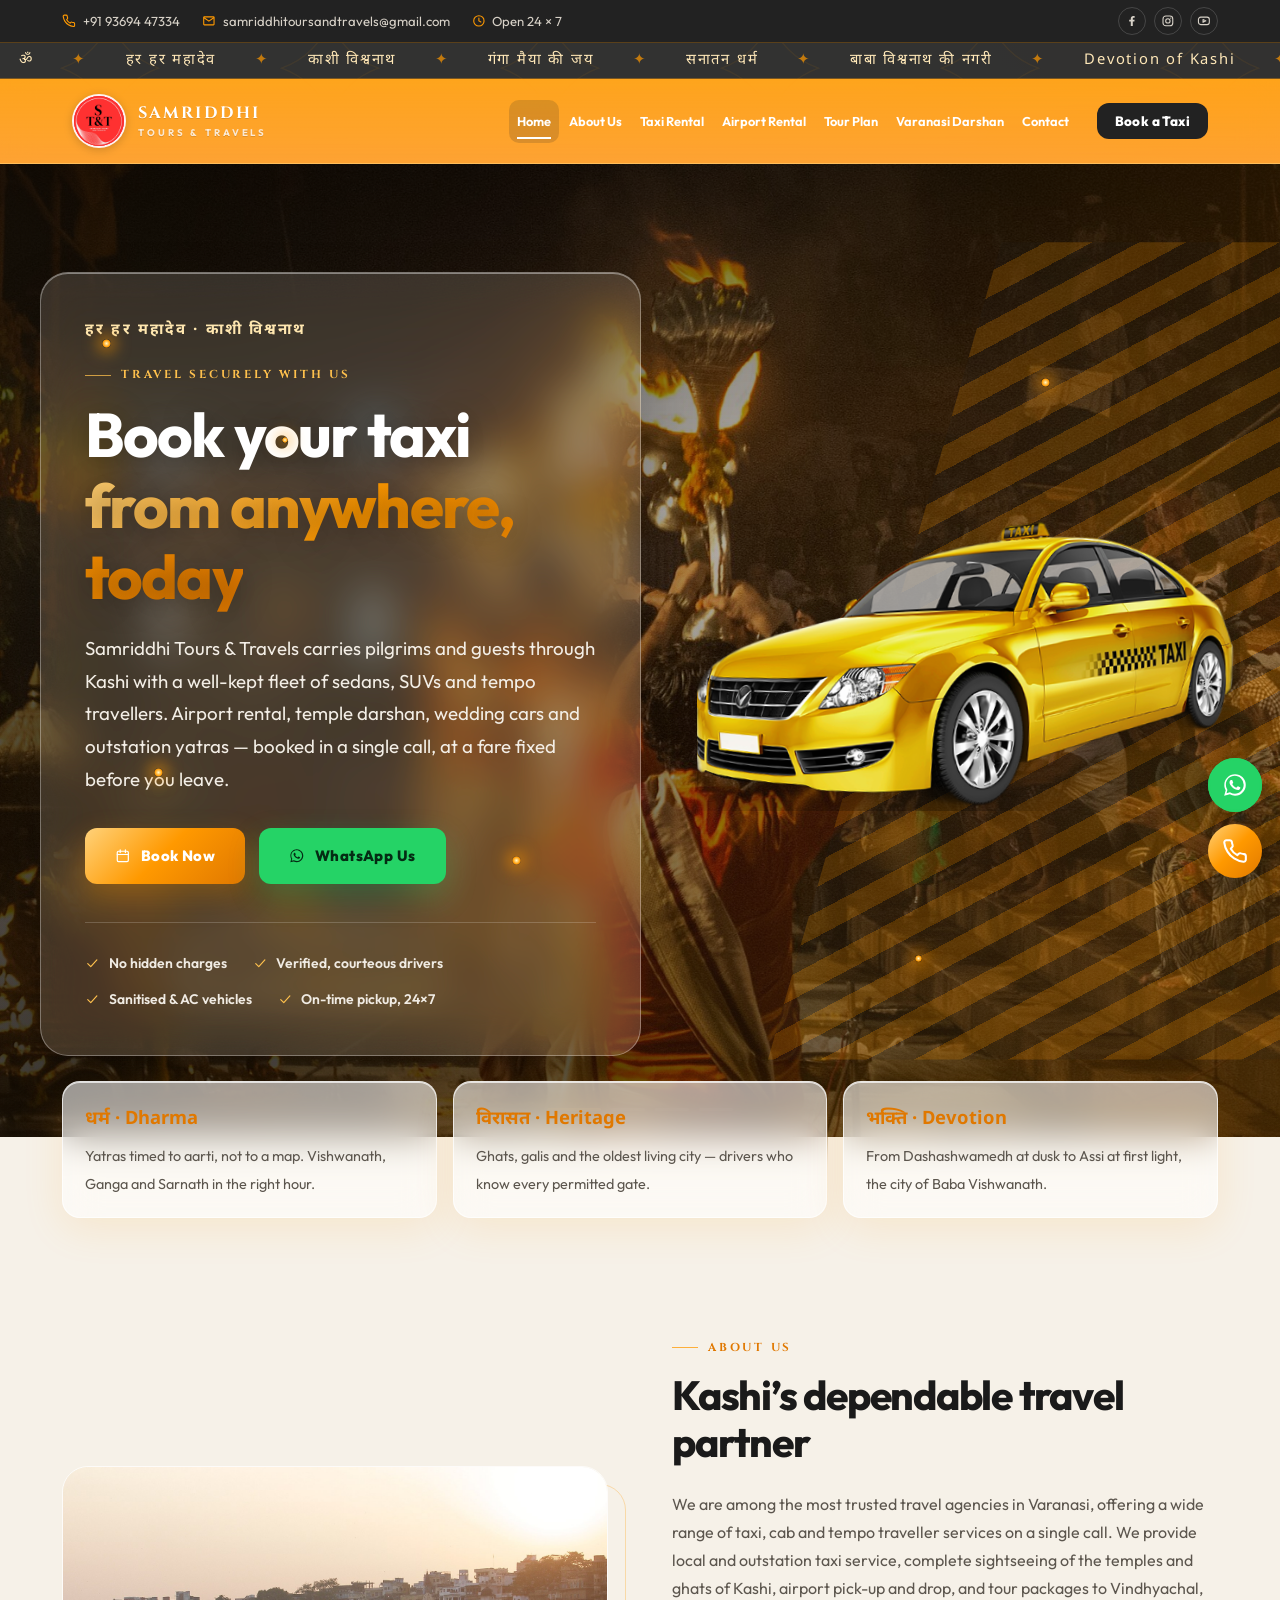
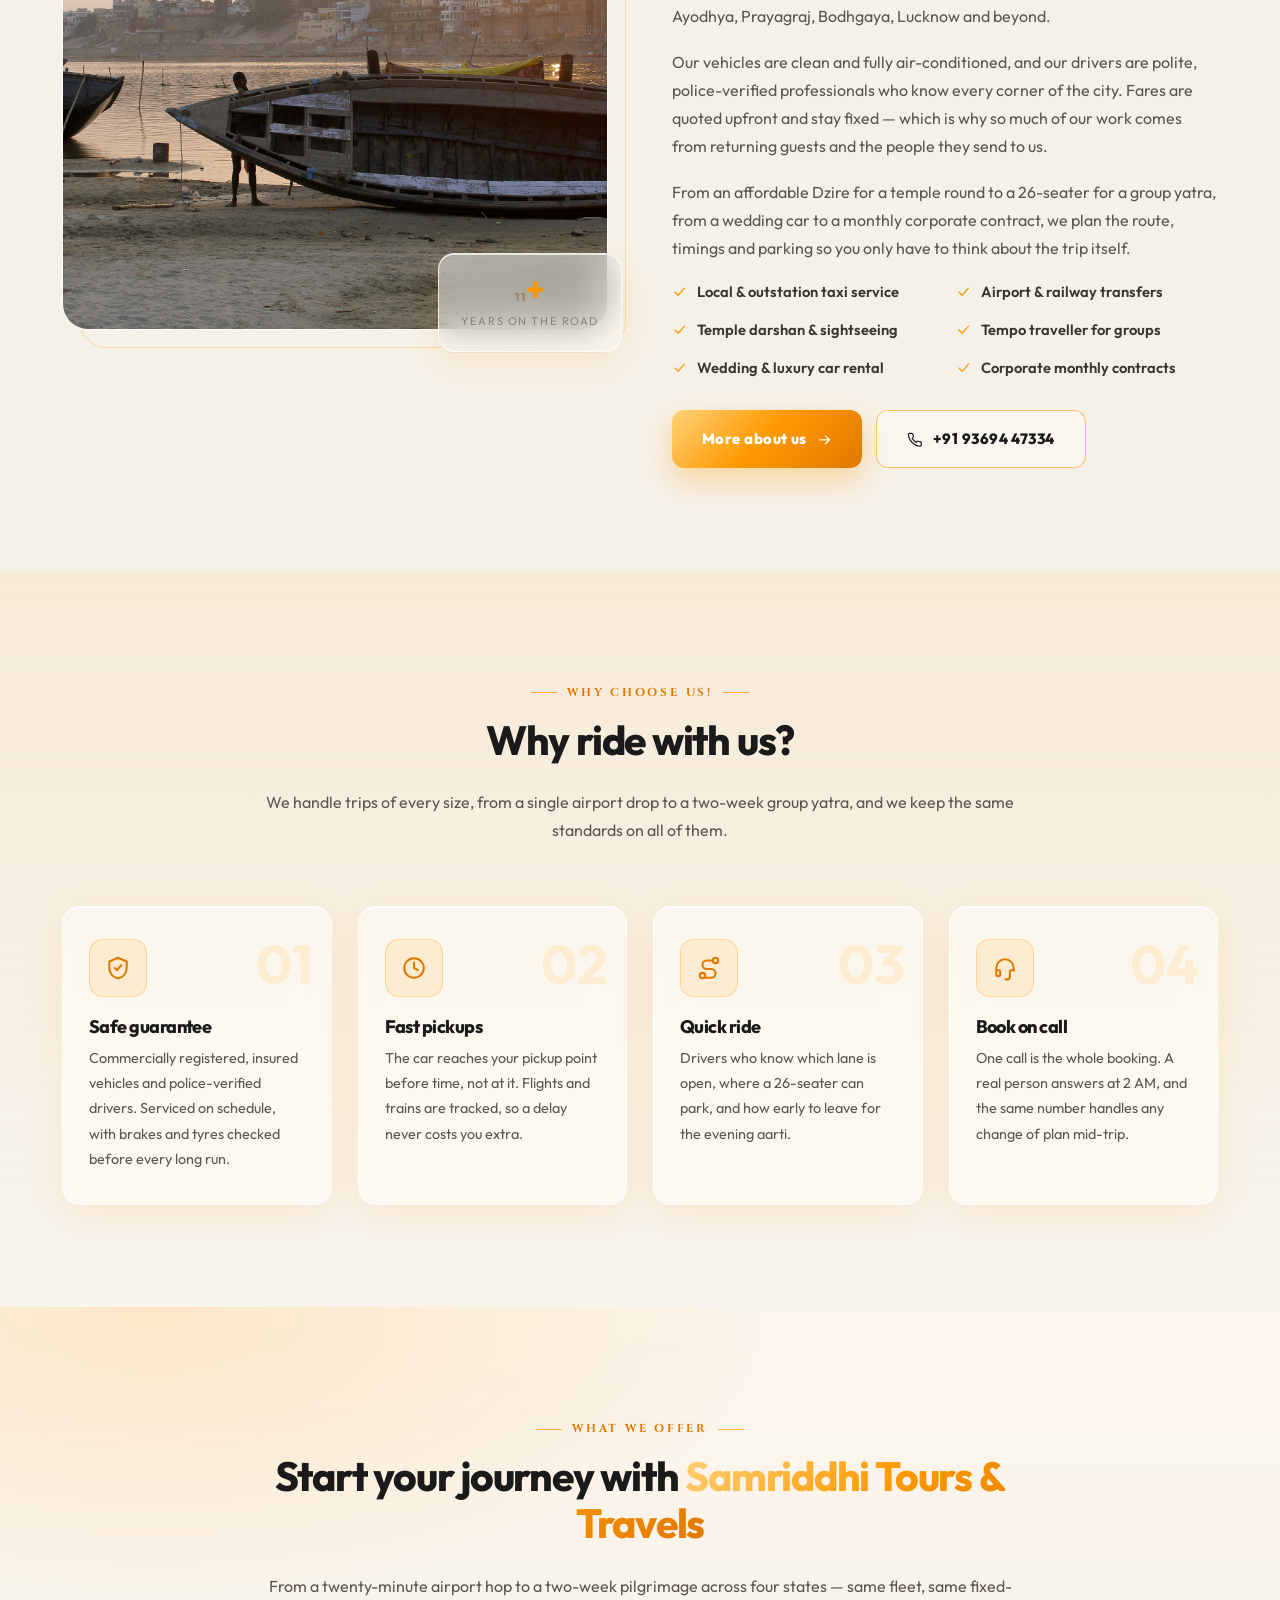
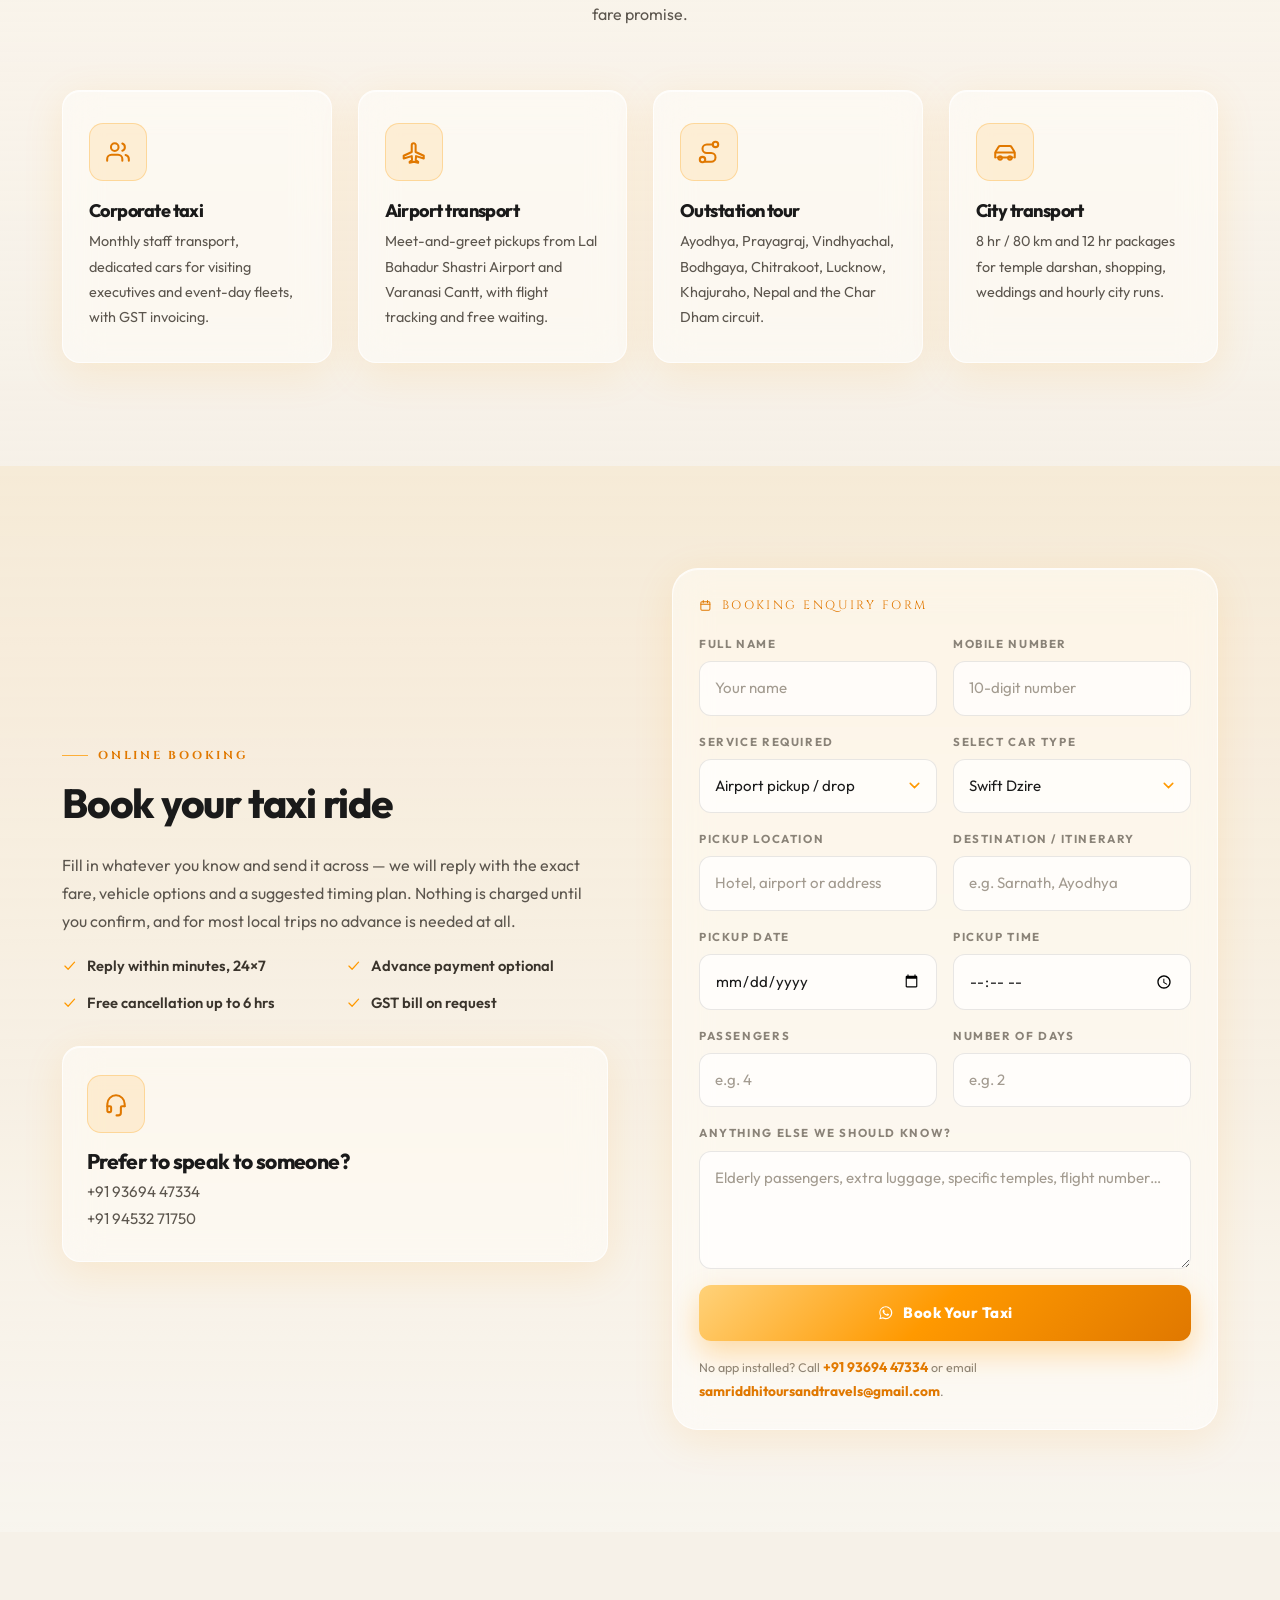
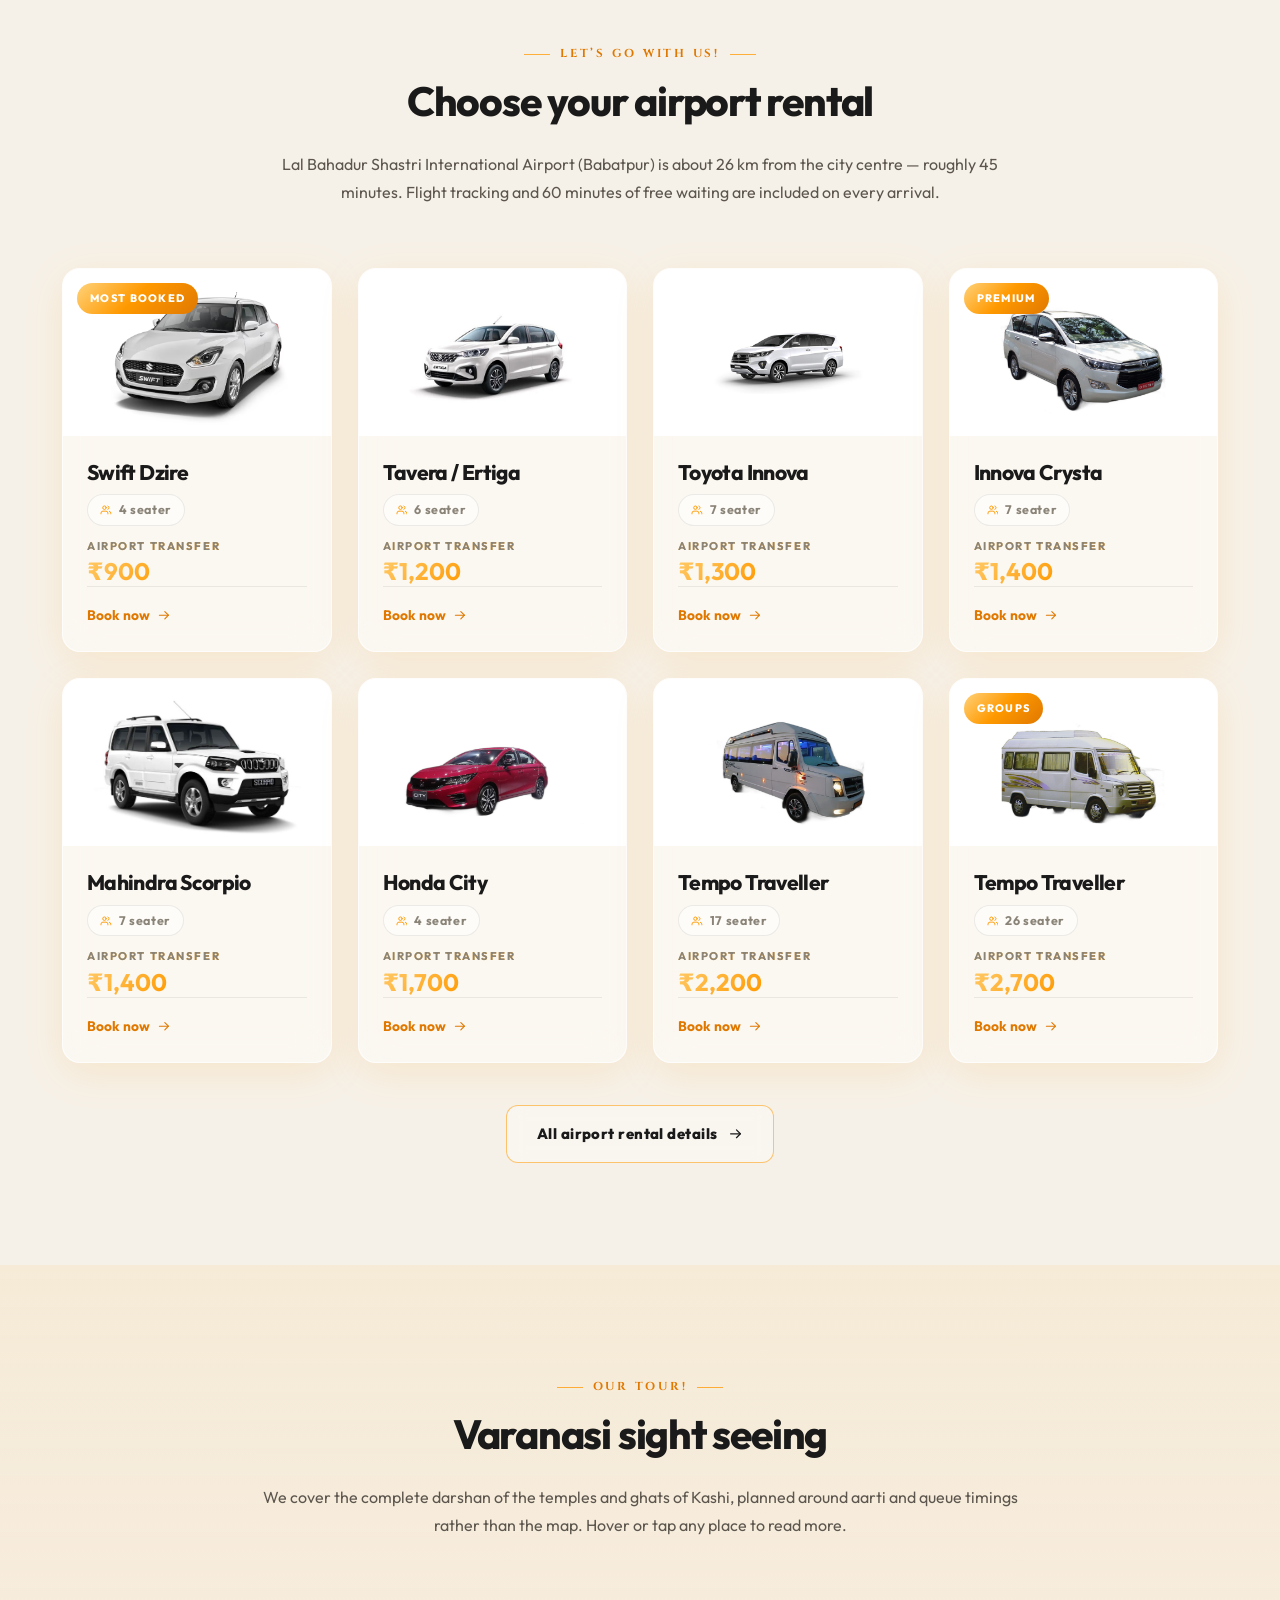
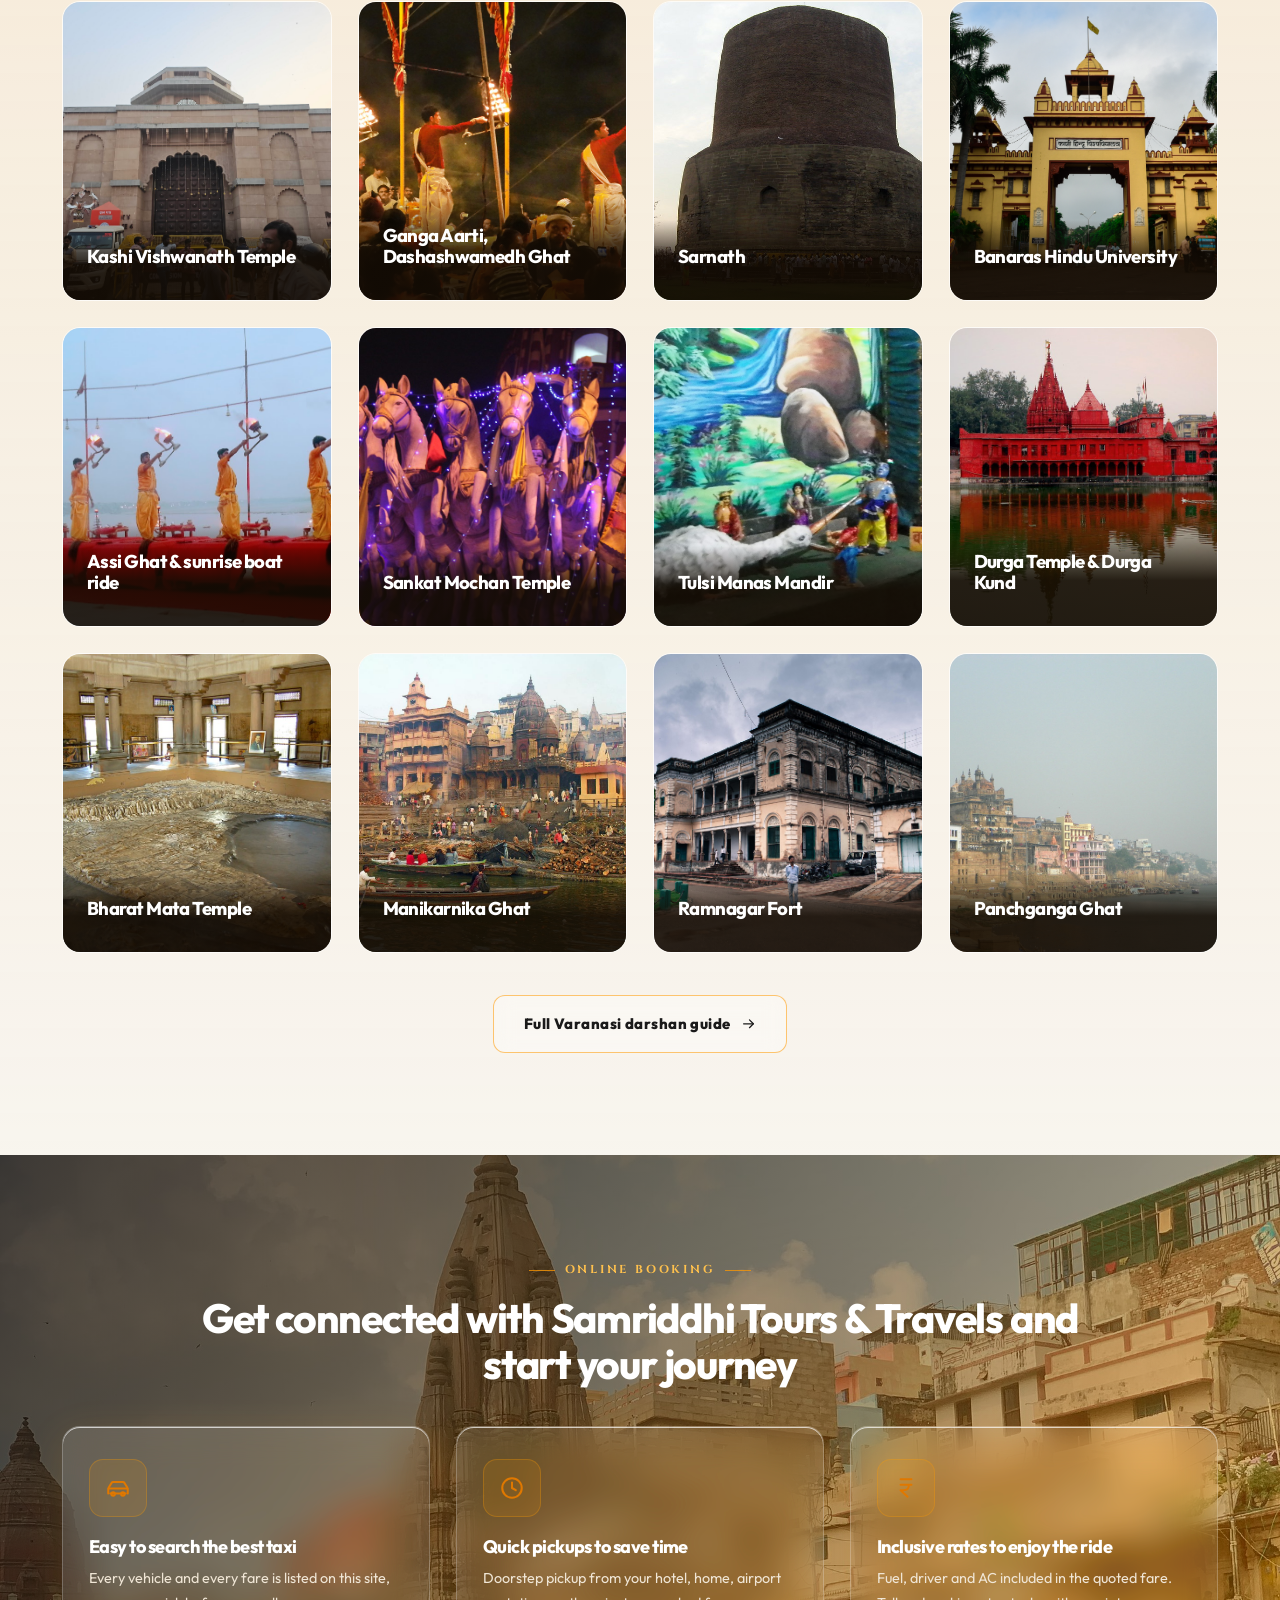
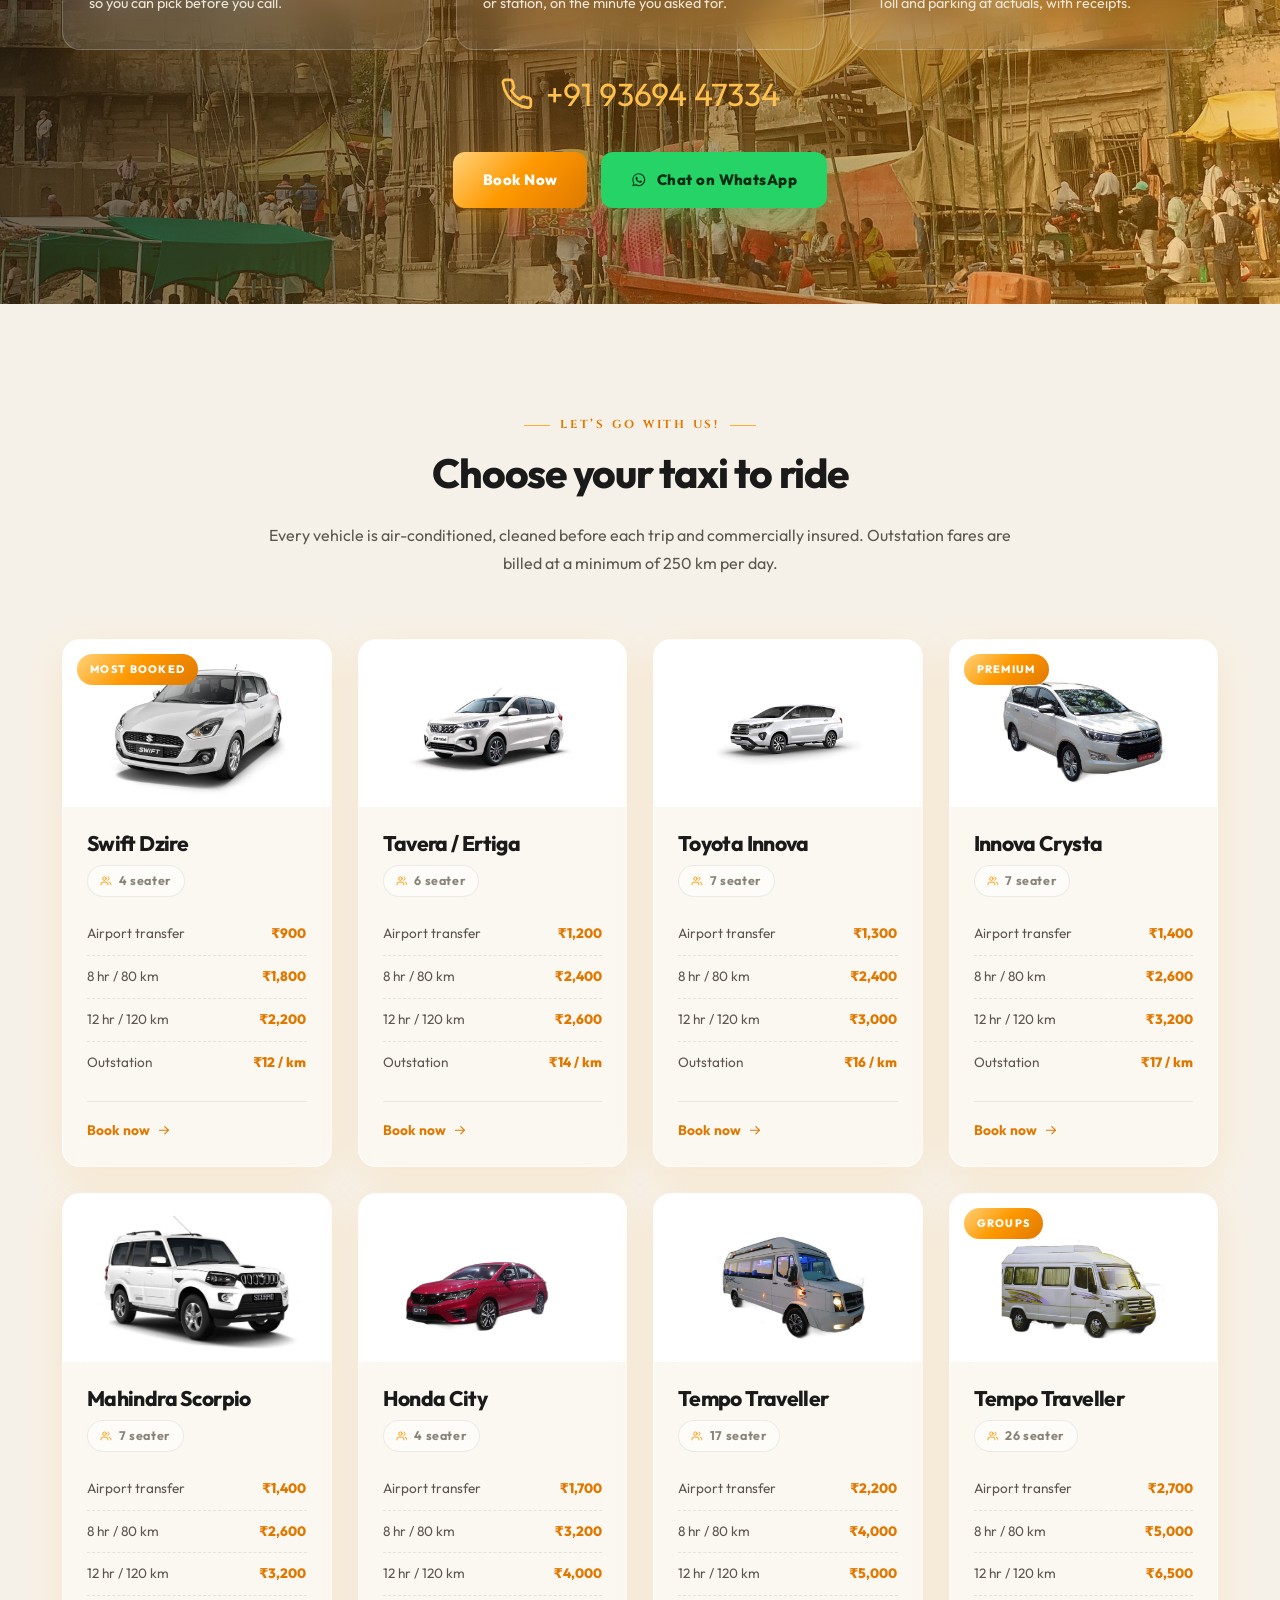
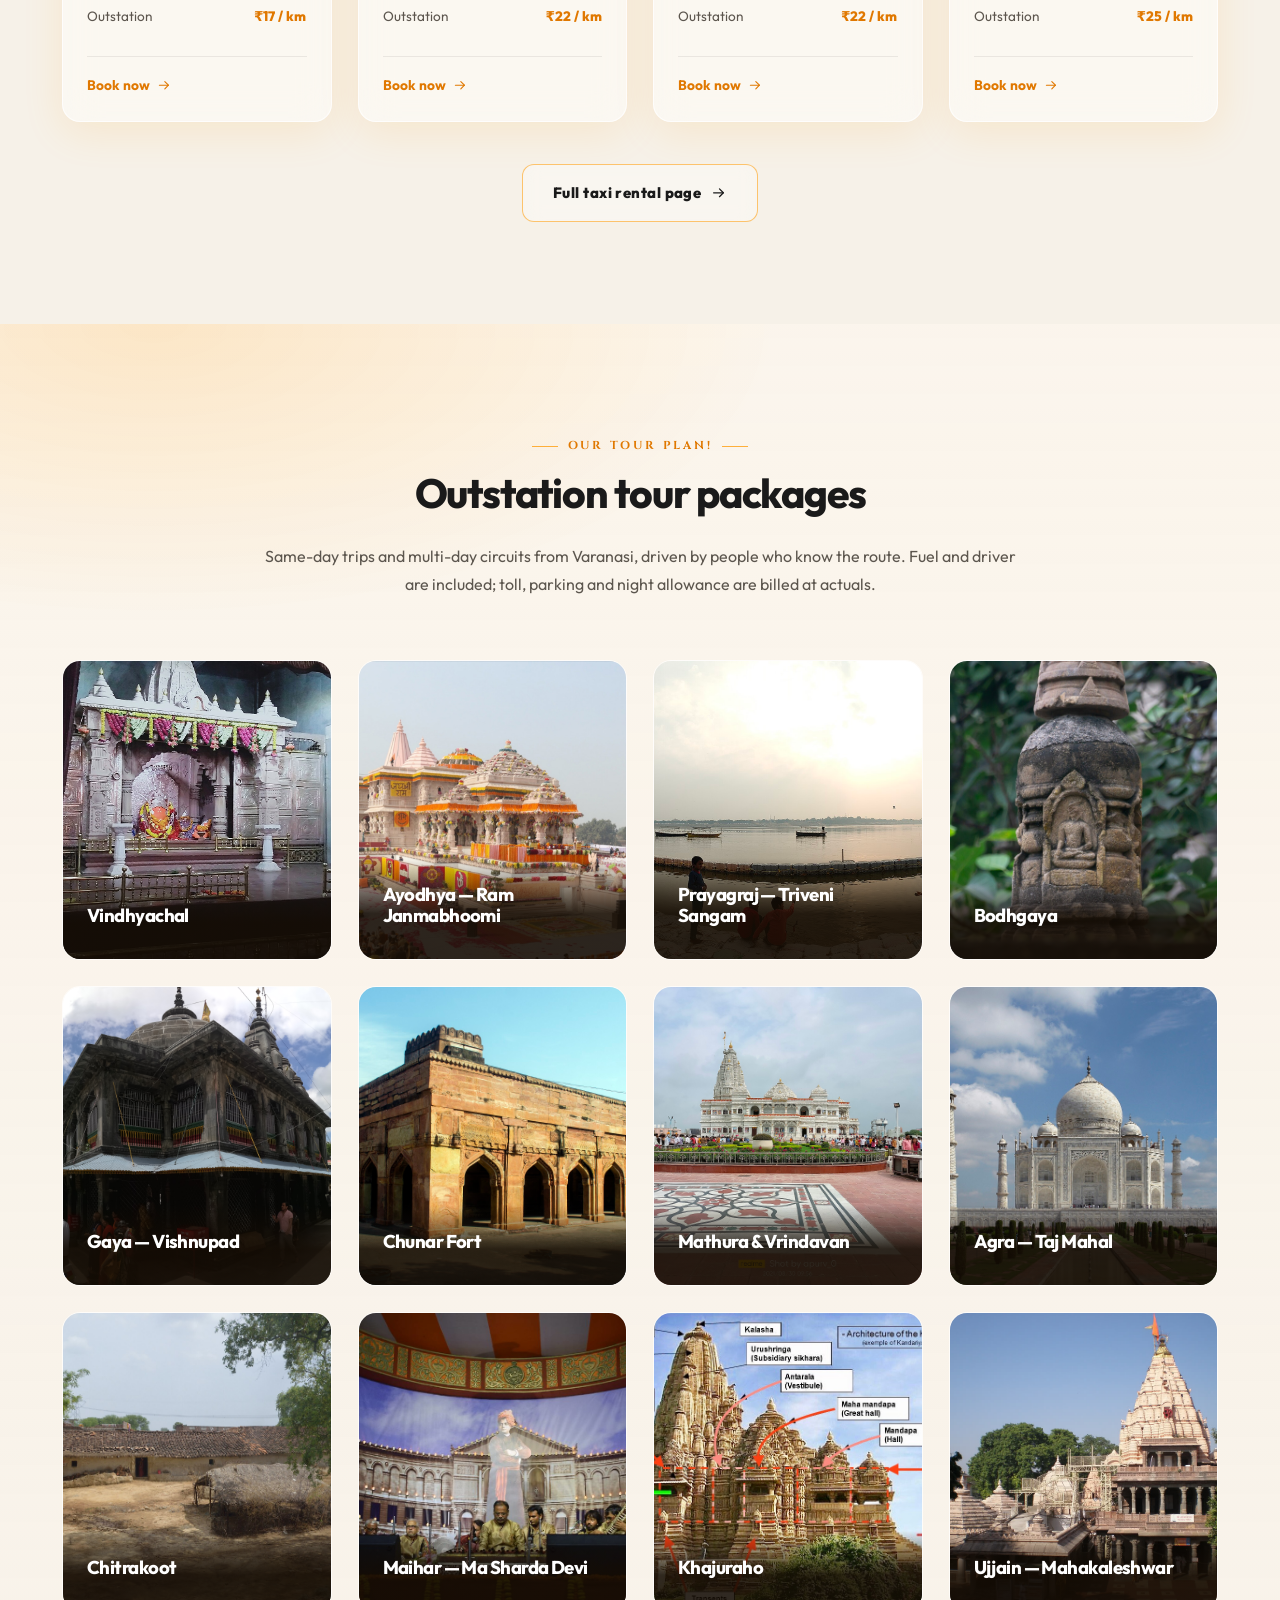
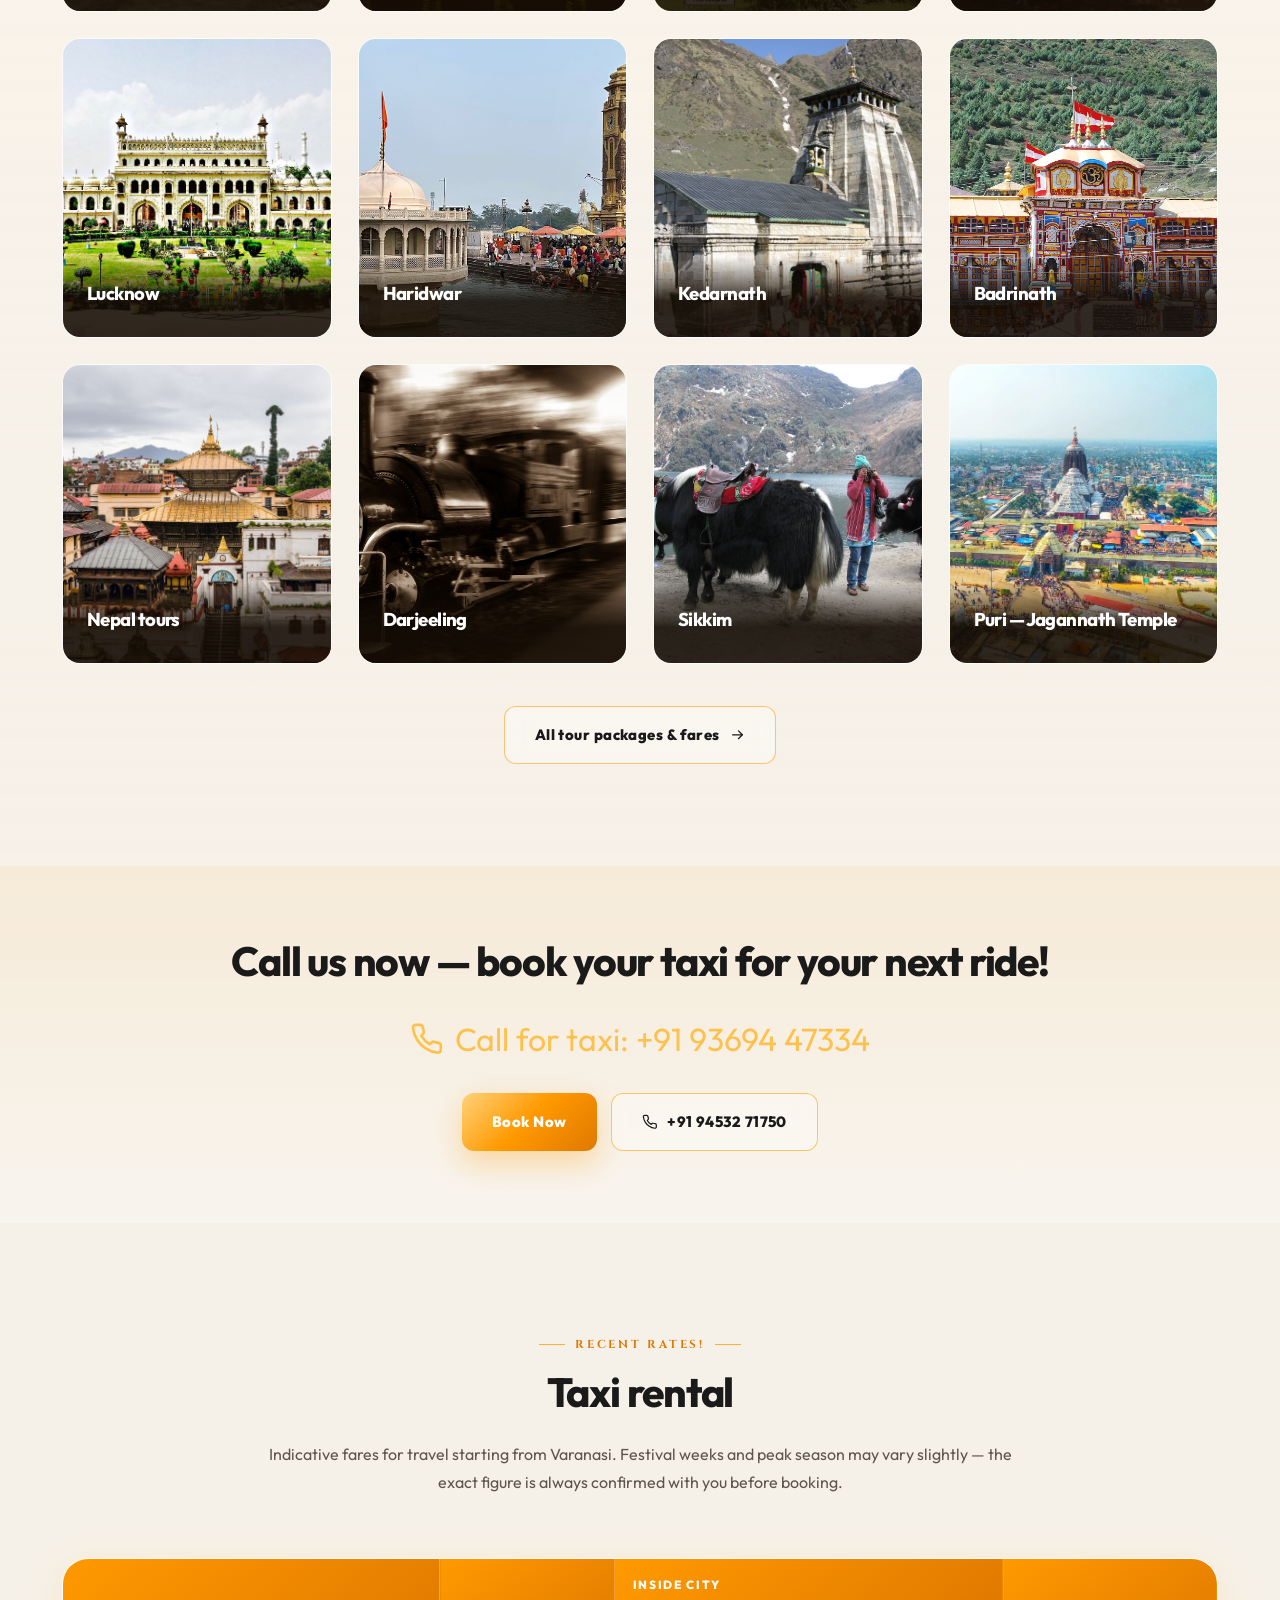
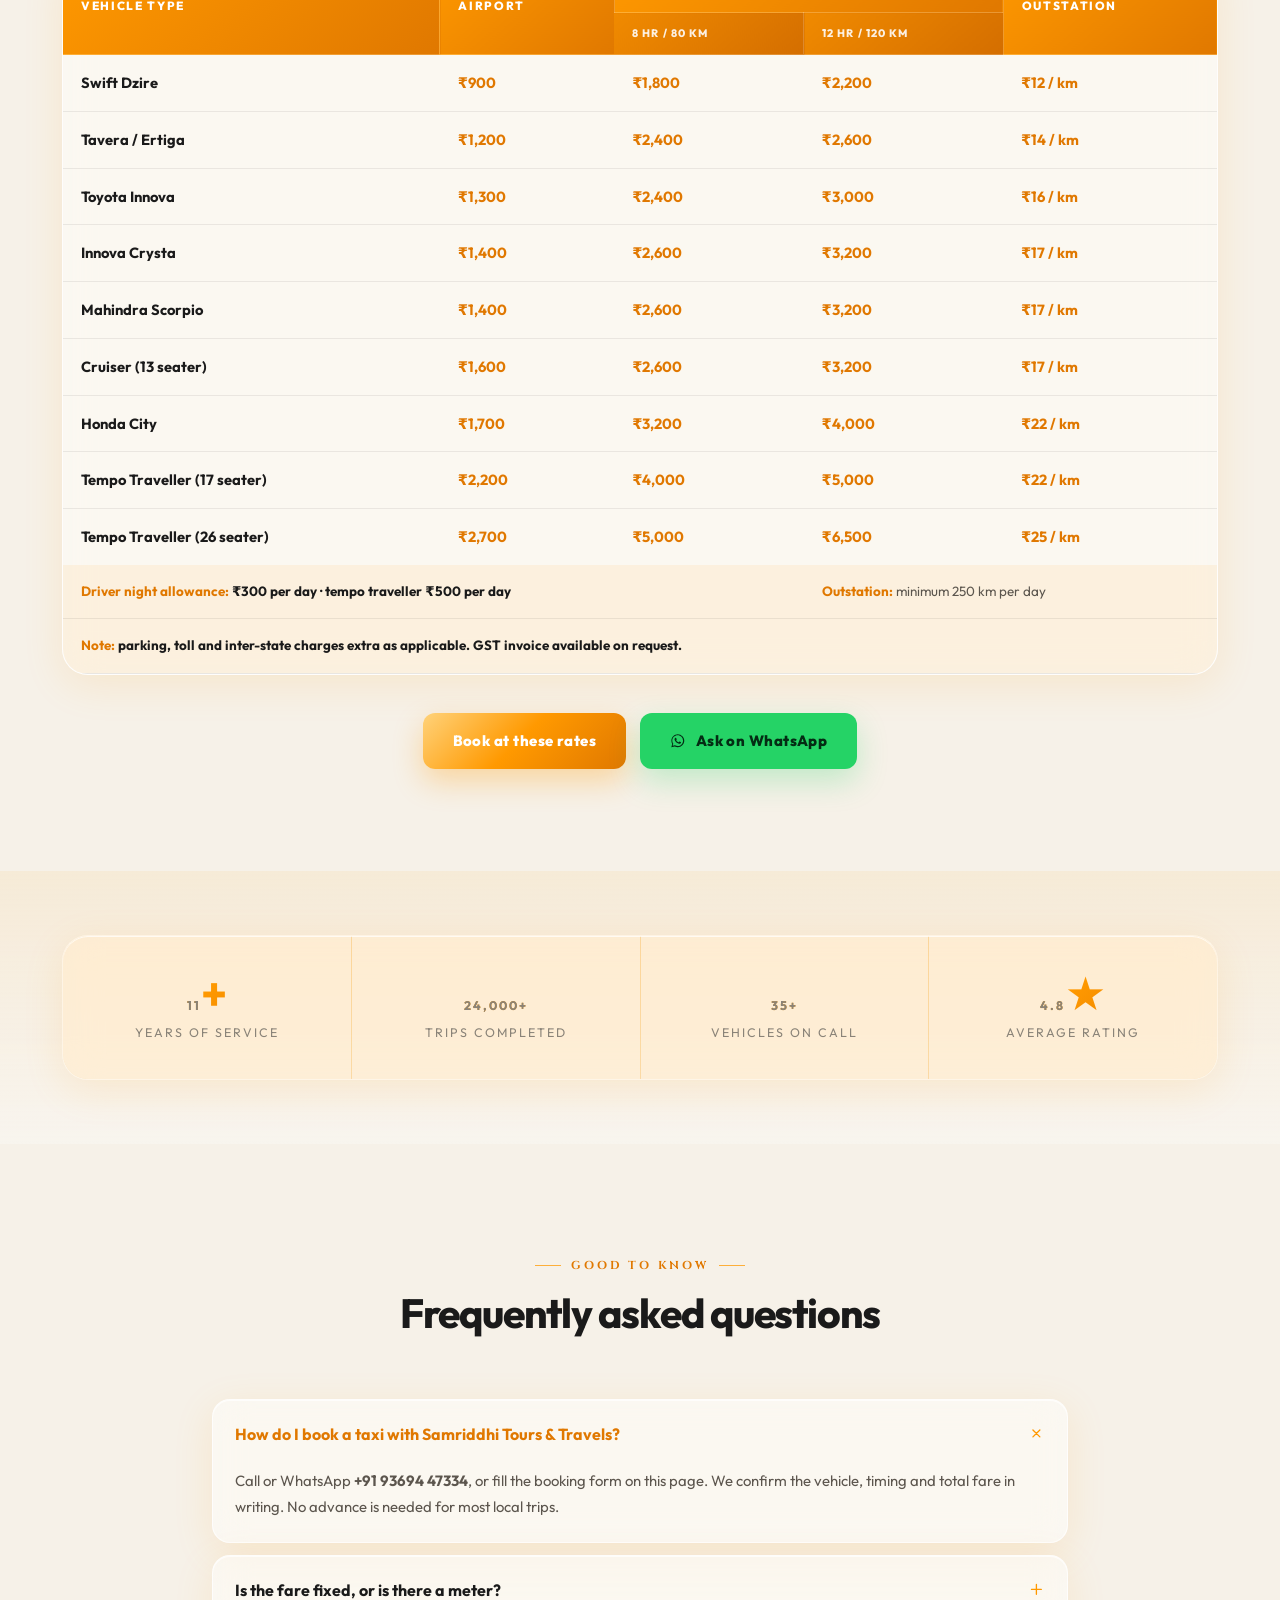
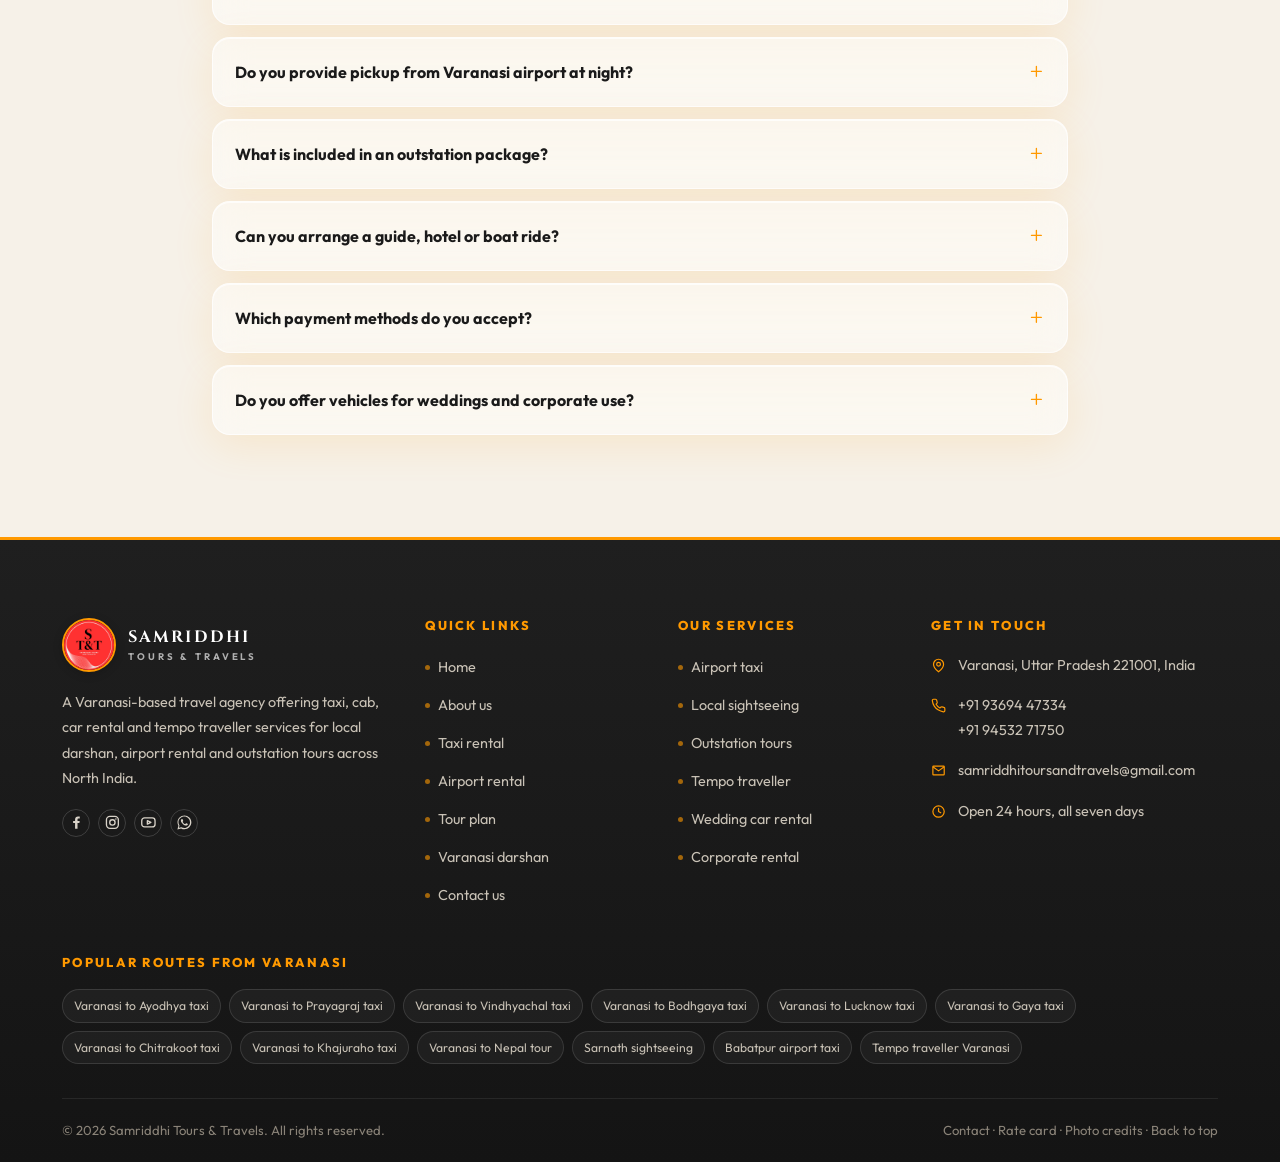
==== index.html @ aec61d84 "Refactor code structure for improved readability and maintainability" ====
<!DOCTYPE html>
<html lang="en">

<head>
  <meta charset="UTF-8" />
  <meta name="viewport" content="width=device-width, initial-scale=1" />
  <title>Samriddhi Tours &amp; Travels | Best Taxi &amp; Cab Service in India</title>
  <meta name="description"
    content="Samriddhi Tours &amp; Travels — best cab and taxi service in Varanasi. Airport rental, taxi rental, Varanasi sightseeing and outstation tour packages to Ayodhya, Prayagraj, Bodhgaya, Nepal and more. Call +91 93694 47334." />
  <meta name="keywords"
    content="taxi service Varanasi, best cab service in Varanasi, Varanasi car rental service, Varanasi airport taxi, tempo traveller Varanasi, Varanasi to Ayodhya taxi, Varanasi sightseeing, Samriddhi Tours and Travels" />
  <meta name="author" content="Samriddhi Tours &amp; Travels" />
  <meta name="robots" content="index, follow" />
  <link rel="canonical" href="https://samriddhitoursagency.me/" />

  <meta property="og:type" content="website" />
  <meta property="og:title" content="Samriddhi Tours &amp; Travels | Best Taxi &amp; Cab Service in Varanasi" />
  <meta property="og:description"
    content="Clean cars, courteous drivers and honest fares. Airport rental, taxi rental, Varanasi sightseeing and outstation tour packages." />
  <meta property="og:image" content="assets/img/hero-1.jpg" />
  <meta property="og:url" content="https://samriddhitoursagency.me/" />
  <meta name="twitter:card" content="summary_large_image" />

  <link rel="icon" href="assets/img/logo.jpg?v=2" />
  <link rel="apple-touch-icon" href="assets/img/logo.jpg?v=2" />

  <link rel="preconnect" href="https://fonts.googleapis.com" />
  <link rel="preconnect" href="https://fonts.gstatic.com" crossorigin />
  <link
    href="https://fonts.googleapis.com/css2?family=Cinzel:wght@500;700&family=Playfair+Display:wght@600;700&family=Manrope:wght@400;500;600;700;800&display=swap"
    rel="stylesheet" />
  <link rel="stylesheet" href="assets/css/style.css?v=header3" />

  <script type="application/ld+json">
{
  "@context": "https://schema.org",
  "@type": "TravelAgency",
  "name": "Samriddhi Tours & Travels",
  "image": "https://samriddhitoursagency.me/assets/img/logo.jpg",
  "description": "Taxi, cab, car rental and tempo traveller service in Varanasi offering airport rental, local sightseeing and outstation tour packages.",
  "telephone": ["+91-93694-47334", "+91-94532-71750"],
  "priceRange": "₹₹",
  "address": {
    "@type": "PostalAddress",
    "addressLocality": "Varanasi",
    "addressRegion": "Uttar Pradesh",
    "postalCode": "221001",
    "addressCountry": "IN"
  },
  "areaServed": ["Varanasi", "Sarnath", "Ayodhya", "Prayagraj", "Vindhyachal", "Bodhgaya", "Lucknow", "Mathura", "Haridwar", "Nepal"],
  "openingHoursSpecification": {
    "@type": "OpeningHoursSpecification",
    "dayOfWeek": ["Monday","Tuesday","Wednesday","Thursday","Friday","Saturday","Sunday"],
    "opens": "00:00",
    "closes": "23:59"
  }
}
</script>
</head>

<body>

  <!-- ======================================================= icon sprite -->
  <svg width="0" height="0" style="position:absolute" aria-hidden="true" focusable="false">
    <symbol id="i-phone" viewBox="0 0 24 24">
      <path
        d="M22 16.9v3a2 2 0 0 1-2.2 2 19.8 19.8 0 0 1-8.6-3.1 19.5 19.5 0 0 1-6-6A19.8 19.8 0 0 1 2.1 4.2 2 2 0 0 1 4.1 2h3a2 2 0 0 1 2 1.7c.1 1 .4 1.9.7 2.8a2 2 0 0 1-.5 2.1L8.1 9.9a16 16 0 0 0 6 6l1.3-1.3a2 2 0 0 1 2.1-.4c.9.3 1.8.6 2.8.7a2 2 0 0 1 1.7 2Z" />
    </symbol>
    <symbol id="i-wa" viewBox="0 0 24 24">
      <path
        d="M12.04 2c-5.46 0-9.91 4.45-9.91 9.91 0 1.75.46 3.45 1.32 4.95L2 22l5.25-1.38a9.9 9.9 0 0 0 4.79 1.22c5.46 0 9.91-4.45 9.91-9.91 0-2.65-1.03-5.14-2.9-7.01A9.82 9.82 0 0 0 12.04 2Zm0 18.13c-1.53 0-3.03-.41-4.34-1.19l-.31-.18-3.23.85.86-3.15-.2-.32a8.23 8.23 0 0 1-1.26-4.38c0-4.54 3.7-8.23 8.24-8.23 2.2 0 4.27.86 5.82 2.41a8.18 8.18 0 0 1 2.41 5.83c0 4.54-3.7 8.24-8.19 8.24Zm4.52-6.16c-.25-.12-1.47-.72-1.69-.81-.23-.08-.39-.12-.56.12-.16.25-.64.81-.79.97-.14.17-.29.19-.54.06-.25-.12-1.06-.39-2.02-1.24-.75-.67-1.25-1.49-1.4-1.74-.14-.25-.01-.38.11-.5.11-.11.25-.29.37-.43.12-.15.16-.25.25-.41.08-.17.04-.31-.02-.43-.06-.12-.56-1.34-.76-1.84-.2-.48-.41-.41-.56-.42h-.48c-.16 0-.43.06-.66.31-.22.25-.86.85-.86 2.06s.88 2.39 1 2.56c.12.16 1.72 2.63 4.17 3.69.58.25 1.04.4 1.39.51.59.19 1.12.16 1.54.1.47-.07 1.47-.6 1.68-1.18.21-.58.21-1.08.14-1.18-.06-.11-.22-.17-.47-.29Z" />
    </symbol>
    <symbol id="i-mail" viewBox="0 0 24 24">
      <path d="M4 5h16a1 1 0 0 1 1 1v12a1 1 0 0 1-1 1H4a1 1 0 0 1-1-1V6a1 1 0 0 1 1-1Z" />
      <path d="m3.5 6.5 8.5 6 8.5-6" />
    </symbol>
    <symbol id="i-pin" viewBox="0 0 24 24">
      <path d="M20 10c0 6-8 12-8 12s-8-6-8-12a8 8 0 0 1 16 0Z" />
      <circle cx="12" cy="10" r="3" />
    </symbol>
    <symbol id="i-clock" viewBox="0 0 24 24">
      <circle cx="12" cy="12" r="9" />
      <path d="M12 7v5l3.5 2" />
    </symbol>
    <symbol id="i-check" viewBox="0 0 24 24">
      <path d="m4.5 12.5 5 5 10-11" />
    </symbol>
    <symbol id="i-arrow" viewBox="0 0 24 24">
      <path d="M4 12h15" />
      <path d="m13 6 6 6-6 6" />
    </symbol>
    <symbol id="i-plus" viewBox="0 0 24 24">
      <path d="M12 5v14M5 12h14" />
    </symbol>
    <symbol id="i-shield" viewBox="0 0 24 24">
      <path d="M12 2.5 20 6v6c0 5-3.4 8.6-8 9.5-4.6-.9-8-4.5-8-9.5V6Z" />
      <path d="m9 12 2 2 4-4.5" />
    </symbol>
    <symbol id="i-car" viewBox="0 0 24 24">
      <path d="M5 17h14M3 17v-4.2c0-.4.1-.7.3-1L6 7.3c.3-.5.9-.8 1.5-.8h9c.6 0 1.2.3 1.5.8l2.7 4.5c.2.3.3.6.3 1V17" />
      <path d="M3.5 12.5h17" />
      <circle cx="7.5" cy="17.5" r="1.6" />
      <circle cx="16.5" cy="17.5" r="1.6" />
    </symbol>
    <symbol id="i-plane" viewBox="0 0 24 24">
      <path
        d="M21 15.5 13.5 12V5.8a1.8 1.8 0 0 0-3.6 0V12L2.5 15.5V18l7.4-2.2.3 3.6-2.2 1.6V22l3.9-1 3.9 1v-1l-2.2-1.6.3-3.6L21 18Z" />
    </symbol>
    <symbol id="i-route" viewBox="0 0 24 24">
      <circle cx="6" cy="19" r="2.5" />
      <circle cx="18" cy="5" r="2.5" />
      <path d="M15.5 5H10a4 4 0 0 0 0 8h4a4 4 0 0 1 0 8H8.5" />
    </symbol>
    <symbol id="i-users" viewBox="0 0 24 24">
      <path d="M16 20v-1.5a4 4 0 0 0-4-4H6a4 4 0 0 0-4 4V20" />
      <circle cx="9" cy="7.5" r="3.5" />
      <path d="M22 20v-1.5a4 4 0 0 0-3-3.8" />
      <path d="M16 4.2a3.5 3.5 0 0 1 0 6.6" />
    </symbol>
    <symbol id="i-rupee" viewBox="0 0 24 24">
      <path d="M7 4h10M7 9h10M13.5 20 7 14h2.5c3 0 5-1.4 5-3.6" />
    </symbol>
    <symbol id="i-headset" viewBox="0 0 24 24">
      <path d="M4 14v-2a8 8 0 0 1 16 0v2" />
      <path
        d="M4 14h2.5a1 1 0 0 1 1 1v3.5a1 1 0 0 1-1 1H5.5A1.5 1.5 0 0 1 4 18ZM20 14h-2.5a1 1 0 0 0-1 1V20a2.5 2.5 0 0 1-2.5 2.5h-1.5" />
    </symbol>
    <symbol id="i-cal" viewBox="0 0 24 24">
      <rect x="3.5" y="5" width="17" height="16" rx="2" />
      <path d="M3.5 10h17M8 3v4M16 3v4" />
    </symbol>
    <symbol id="i-fb" viewBox="0 0 24 24">
      <path
        d="M13.6 21v-8h2.7l.4-3.1h-3.1V7.9c0-.9.2-1.5 1.5-1.5h1.7V3.6c-.3 0-1.3-.1-2.5-.1-2.5 0-4.2 1.5-4.2 4.3v2.1H7.3V13h2.8v8Z" />
    </symbol>
    <symbol id="i-ig" viewBox="0 0 24 24">
      <rect x="3.5" y="3.5" width="17" height="17" rx="5" />
      <circle cx="12" cy="12" r="3.8" />
      <circle cx="17" cy="7" r="1.1" fill="currentColor" stroke="none" />
    </symbol>
    <symbol id="i-yt" viewBox="0 0 24 24">
      <rect x="2.5" y="5.5" width="19" height="13" rx="4" />
      <path d="m10.5 9.5 5 2.5-5 2.5Z" />
    </symbol>
  </svg>

  <!-- ======================================================= top bar -->
  <div class="topbar">
    <div class="container topbar__in">
      <ul class="topbar__list">
        <li><svg class="icon">
            <use href="#i-phone" />
          </svg> <a href="tel:+919369447334">+91 93694 47334</a></li>
        <li><svg class="icon">
            <use href="#i-mail" />
          </svg> <a href="mailto:samriddhitoursandtravels@gmail.com">samriddhitoursandtravels@gmail.com</a></li>
        <li class="topbar__hours"><svg class="icon">
            <use href="#i-clock" />
          </svg> Open 24 &times; 7</li>
      </ul>
      <div class="socials">
        <a href="#" aria-label="Facebook"><svg class="icon icon--fill">
            <use href="#i-fb" />
          </svg></a>
        <a href="#" aria-label="Instagram"><svg class="icon">
            <use href="#i-ig" />
          </svg></a>
        <a href="#" aria-label="YouTube"><svg class="icon">
            <use href="#i-yt" />
          </svg></a>
      </div>
    </div>
  </div>

  <!-- ======================================================= header -->
  <header class="header">
    <div class="container header__in">
      <a class="brand" href="index.html">
        <img src="assets/img/logo.jpg?v=2" alt="Samriddhi Tours &amp; Travels logo" width="70" height="70" />
        <span class="brand__name">Samriddhi<span class="brand__sub">Tours &amp; Travels</span></span>
      </a>

      <nav class="nav" id="nav" aria-label="Main navigation">
        <a href="index.html" aria-current="page">Home</a>
        <a href="about.html">About Us</a>
        <a href="taxi-rental.html">Taxi Rental</a>
        <a href="airport-rental.html">Airport Rental</a>
        <a href="tour-plan.html">Tour Plan</a>
        <a href="sightseeing.html">Varanasi Darshan</a>
        <a href="contact.html">Contact</a>
        <a class="btn btn--sm" href="#book">Book a Taxi</a>
      </nav>

      <div class="header__cta">
        <a class="header__phone" href="tel:+919369447334">
          <svg class="icon">
            <use href="#i-headset" />
          </svg>
          <span>Call us now<strong>+91 93694 47334</strong></span>
        </a>
        <a class="btn btn--sm" href="#book">Book a Taxi</a>
        <button class="burger" type="button" aria-label="Toggle menu" aria-expanded="false"
          aria-controls="nav"><i></i><i></i><i></i></button>
      </div>
    </div>
  </header>

  <main id="main">

    <!-- ===================================================== hero slider -->
    <section class="hero">
      <div class="hero__slides">
        <div class="hero__slide is-active"><img src="assets/img/hero-1.jpg"
            alt="Ganga Aarti at Dashashwamedh Ghat, Varanasi" fetchpriority="high" /></div>
        <div class="hero__slide"><img src="assets/img/hero-2.jpg" alt="Boats on the Ganges at sunrise in Varanasi"
            loading="lazy" /></div>
        <div class="hero__slide"><img src="assets/img/hero-3.jpg" alt="Temple in Varanasi" loading="lazy" /></div>
        <div class="hero__slide"><img src="assets/img/hero-4.jpg" alt="Boats on the Ganges ghats at sunrise, Varanasi"
            loading="lazy" /></div>
      </div>

      <div class="container hero__in">
        <div class="hero__glass">
          <p class="mantra">हर हर महादेव · काशी विश्वनाथ</p>
          <span class="eyebrow one-side">Travel securely with us</span>
          <h1>Book your taxi <span class="gold-text">from anywhere, today</span></h1>
          <p class="lead">
            Samriddhi Tours &amp; Travels carries pilgrims and guests through Kashi with a well-kept
            fleet of sedans, SUVs and tempo travellers. Airport rental, temple darshan, wedding cars
            and outstation yatras — booked in a single call, at a fare fixed before you leave.
          </p>
          <div class="btn-row">
            <a class="btn" href="#book"><svg class="icon">
                <use href="#i-cal" />
              </svg> Book Now</a>
            <a class="btn btn--wa"
              href="https://wa.me/919369447334?text=Hi%20Samriddhi%20Tours%20%26%20Travels%2C%20I%20would%20like%20to%20book%20a%20taxi."
              target="_blank" rel="noopener"><svg class="icon icon--fill">
                <use href="#i-wa" />
              </svg> WhatsApp Us</a>
          </div>

          <ul class="hero__trust">
            <li><svg class="icon">
                <use href="#i-check" />
              </svg> No hidden charges</li>
            <li><svg class="icon">
                <use href="#i-check" />
              </svg> Verified, courteous drivers</li>
            <li><svg class="icon">
                <use href="#i-check" />
              </svg> Sanitised &amp; AC vehicles</li>
            <li><svg class="icon">
                <use href="#i-check" />
              </svg> On-time pickup, 24&times;7</li>
          </ul>
        </div>

        <div class="hero__stage" aria-hidden="true">
          <img class="hero__incoming" src="assets/img/taxi-hero.png?v=2" alt="" />
        </div>
      </div>

      <div class="hero__dots" aria-label="Slider navigation"></div>
    </section>

    <!-- ===================================================== kashi dharma / heritage -->
    <div class="container kashi-values">
      <div class="kashi-values__grid">
        <article class="kashi-chip reveal">
          <b>धर्म · Dharma</b>
          <span>Yatras timed to aarti, not to a map. Vishwanath, Ganga and Sarnath in the right hour.</span>
        </article>
        <article class="kashi-chip reveal">
          <b>विरासत · Heritage</b>
          <span>Ghats, galis and the oldest living city — drivers who know every permitted gate.</span>
        </article>
        <article class="kashi-chip reveal">
          <b>भक्ति · Devotion</b>
          <span>From Dashashwamedh at dusk to Assi at first light, the city of Baba Vishwanath.</span>
        </article>
      </div>
    </div>

    <!-- ===================================================== about us -->
    <section class="section">
      <div class="container split">
        <div class="split__media reveal">
          <img src="assets/img/about-boat.jpg" alt="Boats and ghats along the Ganges in Varanasi" loading="lazy" />
          <div class="badge-float">
            <b><span data-count="11">11</span>+</b>
            <span>Years on the road</span>
          </div>
        </div>

        <div class="reveal">
          <span class="eyebrow one-side">About us</span>
          <h2>Kashi&rsquo;s dependable travel partner</h2>
          <p>
            We are among the most trusted travel agencies in Varanasi, offering a wide range of
            taxi, cab and tempo traveller services on a single call. We provide local and outstation
            taxi service, complete sightseeing of the temples and ghats of Kashi, airport pick-up and
            drop, and tour packages to Vindhyachal, Ayodhya, Prayagraj, Bodhgaya, Lucknow and beyond.
          </p>
          <p>
            Our vehicles are clean and fully air-conditioned, and our drivers are polite,
            police-verified professionals who know every corner of the city. Fares are quoted upfront
            and stay fixed — which is why so much of our work comes from returning guests and the
            people they send to us.
          </p>
          <p>
            From an affordable Dzire for a temple round to a 26-seater for a group yatra, from a
            wedding car to a monthly corporate contract, we plan the route, timings and parking so
            you only have to think about the trip itself.
          </p>

          <ul class="ticks">
            <li><svg class="icon">
                <use href="#i-check" />
              </svg> Local &amp; outstation taxi service</li>
            <li><svg class="icon">
                <use href="#i-check" />
              </svg> Airport &amp; railway transfers</li>
            <li><svg class="icon">
                <use href="#i-check" />
              </svg> Temple darshan &amp; sightseeing</li>
            <li><svg class="icon">
                <use href="#i-check" />
              </svg> Tempo traveller for groups</li>
            <li><svg class="icon">
                <use href="#i-check" />
              </svg> Wedding &amp; luxury car rental</li>
            <li><svg class="icon">
                <use href="#i-check" />
              </svg> Corporate monthly contracts</li>
          </ul>

          <div class="btn-row">
            <a class="btn" href="about.html">More about us <svg class="icon">
                <use href="#i-arrow" />
              </svg></a>
            <a class="btn btn--ghost" href="tel:+919369447334"><svg class="icon">
                <use href="#i-phone" />
              </svg> +91 93694 47334</a>
          </div>
        </div>
      </div>
    </section>

    <!-- ===================================================== why choose us -->
    <section class="section section--alt">
      <div class="container">
        <div class="sec-head reveal">
          <span class="eyebrow">Why choose us!</span>
          <h2>Why ride with us?</h2>
          <p>We handle trips of every size, from a single airport drop to a two-week group yatra, and we
            keep the same standards on all of them.</p>
        </div>

        <div class="grid g-4">
          <article class="feature reveal">
            <span class="feature__num">01</span>
            <div class="feature__ico"><svg class="icon">
                <use href="#i-shield" />
              </svg></div>
            <h3>Safe guarantee</h3>
            <p>Commercially registered, insured vehicles and police-verified drivers. Serviced on schedule, with brakes
              and tyres checked before every long run.</p>
          </article>
          <article class="feature reveal">
            <span class="feature__num">02</span>
            <div class="feature__ico"><svg class="icon">
                <use href="#i-clock" />
              </svg></div>
            <h3>Fast pickups</h3>
            <p>The car reaches your pickup point before time, not at it. Flights and trains are tracked, so a delay
              never costs you extra.</p>
          </article>
          <article class="feature reveal">
            <span class="feature__num">03</span>
            <div class="feature__ico"><svg class="icon">
                <use href="#i-route" />
              </svg></div>
            <h3>Quick ride</h3>
            <p>Drivers who know which lane is open, where a 26-seater can park, and how early to leave for the evening
              aarti.</p>
          </article>
          <article class="feature reveal">
            <span class="feature__num">04</span>
            <div class="feature__ico"><svg class="icon">
                <use href="#i-headset" />
              </svg></div>
            <h3>Book on call</h3>
            <p>One call is the whole booking. A real person answers at 2 AM, and the same number handles any change of
              plan mid-trip.</p>
          </article>
        </div>
      </div>
    </section>

    <!-- ===================================================== what we offer -->
    <section class="section section--tint">
      <div class="container">
        <div class="sec-head reveal">
          <span class="eyebrow">What we offer</span>
          <h2>Start your journey with <span class="gold-text">Samriddhi Tours &amp; Travels</span></h2>
          <p>From a twenty-minute airport hop to a two-week pilgrimage across four states — same fleet, same fixed-fare
            promise.</p>
        </div>

        <div class="grid g-4">
          <article class="feature reveal">
            <div class="feature__ico"><svg class="icon">
                <use href="#i-users" />
              </svg></div>
            <h3>Corporate taxi</h3>
            <p>Monthly staff transport, dedicated cars for visiting executives and event-day fleets, with GST invoicing.
            </p>
          </article>
          <article class="feature reveal">
            <div class="feature__ico"><svg class="icon">
                <use href="#i-plane" />
              </svg></div>
            <h3>Airport transport</h3>
            <p>Meet-and-greet pickups from Lal Bahadur Shastri Airport and Varanasi Cantt, with flight tracking and free
              waiting.</p>
          </article>
          <article class="feature reveal">
            <div class="feature__ico"><svg class="icon">
                <use href="#i-route" />
              </svg></div>
            <h3>Outstation tour</h3>
            <p>Ayodhya, Prayagraj, Vindhyachal, Bodhgaya, Chitrakoot, Lucknow, Khajuraho, Nepal and the Char Dham
              circuit.</p>
          </article>
          <article class="feature reveal">
            <div class="feature__ico"><svg class="icon">
                <use href="#i-car" />
              </svg></div>
            <h3>City transport</h3>
            <p>8 hr / 80 km and 12 hr packages for temple darshan, shopping, weddings and hourly city runs.</p>
          </article>
        </div>
      </div>
    </section>

    <!-- ===================================================== booking form -->
    <section class="section section--alt" id="book">
      <div class="container split">
        <div class="reveal">
          <span class="eyebrow one-side">Online booking</span>
          <h2>Book your taxi ride</h2>
          <p>
            Fill in whatever you know and send it across — we will reply with the exact fare, vehicle
            options and a suggested timing plan. Nothing is charged until you confirm, and for most
            local trips no advance is needed at all.
          </p>

          <ul class="ticks">
            <li><svg class="icon">
                <use href="#i-check" />
              </svg> Reply within minutes, 24&times;7</li>
            <li><svg class="icon">
                <use href="#i-check" />
              </svg> Advance payment optional</li>
            <li><svg class="icon">
                <use href="#i-check" />
              </svg> Free cancellation up to 6 hrs</li>
            <li><svg class="icon">
                <use href="#i-check" />
              </svg> GST bill on request</li>
          </ul>

          <div class="info-card" style="margin-top:8px">
            <div class="feature__ico"><svg class="icon">
                <use href="#i-headset" />
              </svg></div>
            <h3 style="margin-bottom:6px">Prefer to speak to someone?</h3>
            <a href="tel:+919369447334">+91 93694 47334</a>
            <a href="tel:+919453271750">+91 94532 71750</a>
          </div>
        </div>

        <div class="quickbook__card reveal">
          <div class="quickbook__title"><svg class="icon">
              <use href="#i-cal" />
            </svg> Booking enquiry form</div>
          <form data-wa-form="Taxi booking enquiry" novalidate>
            <div class="form-grid" style="grid-template-columns:1fr 1fr">
              <div class="field">
                <label for="b-name">Full name</label>
                <input id="b-name" name="name" type="text" placeholder="Your name" required />
              </div>
              <div class="field">
                <label for="b-phone">Mobile number</label>
                <input id="b-phone" name="phone" type="tel" inputmode="numeric" pattern="[0-9+ ]{10,15}"
                  placeholder="10-digit number" required />
              </div>
              <div class="field">
                <label for="b-type">Service required</label>
                <select id="b-type" name="tripType">
                  <option>Airport pickup / drop</option>
                  <option>Railway station transfer</option>
                  <option>Varanasi local sightseeing</option>
                  <option>Outstation one-way</option>
                  <option>Outstation round trip</option>
                  <option>Multi-day tour package</option>
                  <option>Wedding / event car</option>
                  <option>Corporate / monthly rental</option>
                </select>
              </div>
              <div class="field">
                <label for="b-veh">Select car type</label>
                <select id="b-veh" name="vehicle">
                  <option>Swift Dzire</option>
                  <option>Chevrolet Tavera</option>
                  <option>Maruti Suzuki Ertiga</option>
                  <option>Toyota Innova</option>
                  <option>Toyota Innova Crysta</option>
                  <option>Mahindra Scorpio</option>
                  <option>Honda City</option>
                  <option>Toyota Fortuner</option>
                  <option>Audi</option>
                  <option>Mercedes-Benz</option>
                  <option>BMW</option>
                  <option>Tempo Traveller 13 Seater</option>
                  <option>Tempo Traveller 17 Seater</option>
                  <option>Tempo Traveller 26 Seater</option>
                  <option>Mini bus / coach</option>
                  <option>Not sure — please suggest</option>
                </select>
              </div>
              <div class="field">
                <label for="b-pickup">Pickup location</label>
                <input id="b-pickup" name="pickup" type="text" placeholder="Hotel, airport or address" required />
              </div>
              <div class="field">
                <label for="b-drop">Destination / itinerary</label>
                <input id="b-drop" name="drop" type="text" placeholder="e.g. Sarnath, Ayodhya" required />
              </div>
              <div class="field">
                <label for="b-date">Pickup date</label>
                <input id="b-date" name="date" type="date" required />
              </div>
              <div class="field">
                <label for="b-time">Pickup time</label>
                <input id="b-time" name="time" type="time" />
              </div>
              <div class="field">
                <label for="b-pax">Passengers</label>
                <input id="b-pax" name="passengers" type="number" min="1" max="60" placeholder="e.g. 4" />
              </div>
              <div class="field">
                <label for="b-days">Number of days</label>
                <input id="b-days" name="days" type="number" min="1" max="60" placeholder="e.g. 2" />
              </div>
              <div class="field" style="grid-column:1/-1">
                <label for="b-msg">Anything else we should know?</label>
                <textarea id="b-msg" name="message"
                  placeholder="Elderly passengers, extra luggage, specific temples, flight number…"></textarea>
              </div>
              <div style="grid-column:1/-1">
                <button class="btn btn--block" type="submit"><svg class="icon icon--fill">
                    <use href="#i-wa" />
                  </svg> Book Your Taxi</button>
              </div>
            </div>
            <p class="form-note">No app installed? Call <a class="link-gold" href="tel:+919369447334">+91 93694
                47334</a> or email <a class="link-gold"
                href="mailto:samriddhitoursandtravels@gmail.com">samriddhitoursandtravels@gmail.com</a>.</p>
          </form>
        </div>
      </div>
    </section>

    <!-- ===================================================== airport rental -->
    <section class="section">
      <div class="container">
        <div class="sec-head reveal">
          <span class="eyebrow">Let&rsquo;s go with us!</span>
          <h2>Choose your airport rental</h2>
          <p>Lal Bahadur Shastri International Airport (Babatpur) is about 26 km from the city centre — roughly 45
            minutes. Flight tracking and 60 minutes of free waiting are included on every arrival.</p>
        </div>

        <div class="grid g-4">
          <article class="card reveal">
            <div class="card__media">
              <span class="card__tag">Most booked</span>
              <img src="assets/img/car-dzire.jpg" alt="Swift Dzire airport taxi" loading="lazy" />
            </div>
            <div class="card__body">
              <h3>Swift Dzire</h3>
              <span class="seats"><svg class="icon">
                  <use href="#i-users" />
                </svg> 4 seater</span>
              <span class="fare-big"><small>Airport transfer</small>&#8377;900</span>
              <div class="card__foot">
                <a class="link-gold" href="#book" data-prefill="Swift Dzire">Book now <svg class="icon">
                    <use href="#i-arrow" />
                  </svg></a>
              </div>
            </div>
          </article>

          <article class="card reveal">
            <div class="card__media"><img src="assets/img/car-ertiga.jpg" alt="Tavera or Ertiga airport taxi"
                loading="lazy" /></div>
            <div class="card__body">
              <h3>Tavera / Ertiga</h3>
              <span class="seats"><svg class="icon">
                  <use href="#i-users" />
                </svg> 6 seater</span>
              <span class="fare-big"><small>Airport transfer</small>&#8377;1,200</span>
              <div class="card__foot">
                <a class="link-gold" href="#book" data-prefill="Ertiga">Book now <svg class="icon">
                    <use href="#i-arrow" />
                  </svg></a>
              </div>
            </div>
          </article>

          <article class="card reveal">
            <div class="card__media"><img src="assets/img/car-innova.jpg" alt="Toyota Innova airport taxi"
                loading="lazy" /></div>
            <div class="card__body">
              <h3>Toyota Innova</h3>
              <span class="seats"><svg class="icon">
                  <use href="#i-users" />
                </svg> 7 seater</span>
              <span class="fare-big"><small>Airport transfer</small>&#8377;1,300</span>
              <div class="card__foot">
                <a class="link-gold" href="#book" data-prefill="Toyota Innova">Book now <svg class="icon">
                    <use href="#i-arrow" />
                  </svg></a>
              </div>
            </div>
          </article>

          <article class="card reveal">
            <div class="card__media">
              <span class="card__tag">Premium</span>
              <img src="assets/img/car-crysta.jpg" alt="Toyota Innova Crysta airport taxi" loading="lazy" />
            </div>
            <div class="card__body">
              <h3>Innova Crysta</h3>
              <span class="seats"><svg class="icon">
                  <use href="#i-users" />
                </svg> 7 seater</span>
              <span class="fare-big"><small>Airport transfer</small>&#8377;1,400</span>
              <div class="card__foot">
                <a class="link-gold" href="#book" data-prefill="Crysta">Book now <svg class="icon">
                    <use href="#i-arrow" />
                  </svg></a>
              </div>
            </div>
          </article>

          <article class="card reveal">
            <div class="card__media"><img src="assets/img/car-scorpio.jpg?v=2" alt="Mahindra Scorpio airport taxi"
                loading="lazy" /></div>
            <div class="card__body">
              <h3>Mahindra Scorpio</h3>
              <span class="seats"><svg class="icon">
                  <use href="#i-users" />
                </svg> 7 seater</span>
              <span class="fare-big"><small>Airport transfer</small>&#8377;1,400</span>
              <div class="card__foot">
                <a class="link-gold" href="#book" data-prefill="Scorpio">Book now <svg class="icon">
                    <use href="#i-arrow" />
                  </svg></a>
              </div>
            </div>
          </article>

          <article class="card reveal">
            <div class="card__media"><img src="assets/img/car-city.jpg?v=2" alt="Honda City airport taxi"
                loading="lazy" /></div>
            <div class="card__body">
              <h3>Honda City</h3>
              <span class="seats"><svg class="icon">
                  <use href="#i-users" />
                </svg> 4 seater</span>
              <span class="fare-big"><small>Airport transfer</small>&#8377;1,700</span>
              <div class="card__foot">
                <a class="link-gold" href="#book" data-prefill="Honda City">Book now <svg class="icon">
                    <use href="#i-arrow" />
                  </svg></a>
              </div>
            </div>
          </article>

          <article class="card reveal">
            <div class="card__media"><img src="assets/img/car-tempo.jpg?v=2" alt="Tempo traveller airport transfer"
                loading="lazy" /></div>
            <div class="card__body">
              <h3>Tempo Traveller</h3>
              <span class="seats"><svg class="icon">
                  <use href="#i-users" />
                </svg> 17 seater</span>
              <span class="fare-big"><small>Airport transfer</small>&#8377;2,200</span>
              <div class="card__foot">
                <a class="link-gold" href="#book" data-prefill="Tempo Traveller 17">Book now <svg class="icon">
                    <use href="#i-arrow" />
                  </svg></a>
              </div>
            </div>
          </article>

          <article class="card reveal">
            <div class="card__media">
              <span class="card__tag">Groups</span>
              <img src="assets/img/car-bus.jpg?v=2" alt="Large tempo traveller airport transfer" loading="lazy" />
            </div>
            <div class="card__body">
              <h3>Tempo Traveller</h3>
              <span class="seats"><svg class="icon">
                  <use href="#i-users" />
                </svg> 26 seater</span>
              <span class="fare-big"><small>Airport transfer</small>&#8377;2,700</span>
              <div class="card__foot">
                <a class="link-gold" href="#book" data-prefill="Tempo Traveller 26">Book now <svg class="icon">
                    <use href="#i-arrow" />
                  </svg></a>
              </div>
            </div>
          </article>
        </div>

        <div class="btn-row reveal" style="justify-content:center;margin-top:42px">
          <a class="btn btn--ghost" href="airport-rental.html">All airport rental details <svg class="icon">
              <use href="#i-arrow" />
            </svg></a>
        </div>
      </div>
    </section>

    <!-- ===================================================== varanasi sightseeing -->
    <section class="section section--alt">
      <div class="container">
        <div class="sec-head reveal">
          <span class="eyebrow">Our tour!</span>
          <h2>Varanasi sight seeing</h2>
          <p>We cover the complete darshan of the temples and ghats of Kashi, planned around aarti and
            queue timings rather than the map. Hover or tap any place to read more.</p>
        </div>

        <div class="grid g-4">
          <a class="spot reveal" href="sightseeing.html">
            <img src="assets/img/spot-vishwanath.jpg" alt="Kashi Vishwanath Temple" loading="lazy" />
            <div class="spot__body">
              <h3>Kashi Vishwanath Temple</h3>
              <p>One of the twelve Jyotirlingas and the holiest Shiva temple in India. Mangala Aarti 3&ndash;4 AM, Bhog
                Aarti 11:30 AM, Sandhya Aarti around 7 PM. Phones and bags are not permitted inside.</p>
            </div>
          </a>
          <a class="spot reveal" href="sightseeing.html">
            <img src="assets/img/spot-aarti.jpg" alt="Ganga Aarti at Dashashwamedh Ghat" loading="lazy" />
            <div class="spot__body">
              <h3>Ganga Aarti, Dashashwamedh Ghat</h3>
              <p>The grand choreographed aarti begins around 6:45 PM and runs about 45 minutes. Devotees arrive an hour
                early for a good seat, or watch from a boat on the water.</p>
            </div>
          </a>
          <a class="spot reveal" href="sightseeing.html">
            <img src="assets/img/spot-sarnath.jpg" alt="Dhamek Stupa at Sarnath" loading="lazy" />
            <div class="spot__body">
              <h3>Sarnath</h3>
              <p>Thirteen kilometres away, where the Buddha gave his first sermon. Dhamek Stupa, the Ashoka pillar, the
                monastery ruins and the museum holding the original Lion Capital. Closed Fridays.</p>
            </div>
          </a>
          <a class="spot reveal" href="sightseeing.html">
            <img src="assets/img/spot-bhu.jpg" alt="Banaras Hindu University campus" loading="lazy" />
            <div class="spot__body">
              <h3>Banaras Hindu University</h3>
              <p>Founded in 1916 by Pandit Madan Mohan Malviya and one of Asia&rsquo;s largest residential campuses,
                with the New Vishwanath Temple at its centre and Bharat Kala Bhavan museum nearby.</p>
            </div>
          </a>
          <a class="spot reveal" href="sightseeing.html">
            <img src="assets/img/spot-assi.jpg" alt="Assi Ghat at sunrise" loading="lazy" />
            <div class="spot__body">
              <h3>Assi Ghat &amp; sunrise boat ride</h3>
              <p>Subah-e-Banaras opens the day with music and yoga at first light. A 5:30 AM pickup gets you there in
                time for the boat ride past the ghats in the best light of the day.</p>
            </div>
          </a>
          <a class="spot reveal" href="sightseeing.html">
            <img src="assets/img/spot-sankatmochan.jpg" alt="Sankat Mochan Hanuman Temple" loading="lazy" />
            <div class="spot__body">
              <h3>Sankat Mochan Temple</h3>
              <p>Founded by Tulsidas, and the rare temple where Hanuman faces his Lord Rama. Tuesdays and Saturdays are
                busiest, and the besan ke laddoo sold as prasad is worth the queue.</p>
            </div>
          </a>
          <a class="spot reveal" href="sightseeing.html">
            <img src="assets/img/spot-tulsi.jpg" alt="Tulsi Manas Mandir" loading="lazy" />
            <div class="spot__body">
              <h3>Tulsi Manas Mandir</h3>
              <p>A white marble shikhara temple built in 1964, its walls engraved with verses from the Ram Charit Manas.
                Tulsidas is said to have written the epic on this very spot.</p>
            </div>
          </a>
          <a class="spot reveal" href="sightseeing.html">
            <img src="assets/img/spot-durga.jpg" alt="Durga Kund Temple" loading="lazy" />
            <div class="spot__body">
              <h3>Durga Temple &amp; Durga Kund</h3>
              <p>An 18th-century Nagara-style temple washed in ochre red, beside a stepped tank that once fed directly
                from the river. At its most alive during Navratri.</p>
            </div>
          </a>
          <a class="spot reveal" href="sightseeing.html">
            <img src="assets/img/spot-bharatmata.jpg" alt="Bharat Mata Mandir" loading="lazy" />
            <div class="spot__body">
              <h3>Bharat Mata Temple</h3>
              <p>Built in 1936 in the Kashi Vidyapith campus and dedicated not to a deity but to India itself — a vast
                marble relief map of the undivided subcontinent, carved to scale.</p>
            </div>
          </a>
          <a class="spot reveal" href="sightseeing.html">
            <img src="assets/img/spot-manikarnika.jpg" alt="Manikarnika Ghat" loading="lazy" />
            <div class="spot__body">
              <h3>Manikarnika Ghat</h3>
              <p>The cremation ghats, burning without pause for centuries — the reason many pilgrims come to Kashi at
                all. Photography is not permitted; we brief you on visiting respectfully.</p>
            </div>
          </a>
          <a class="spot reveal" href="sightseeing.html">
            <img src="assets/img/spot-ramnagar.jpg" alt="Ramnagar Fort" loading="lazy" />
            <div class="spot__body">
              <h3>Ramnagar Fort</h3>
              <p>The 18th-century sandstone seat of the Maharaja of Banaras across the river, with a museum of vintage
                cars, palanquins, weapons and an astronomical clock from 1852.</p>
            </div>
          </a>
          <a class="spot reveal" href="sightseeing.html">
            <img src="assets/img/spot-alamgir.jpg" alt="Alamgir Mosque above Panchganga Ghat" loading="lazy" />
            <div class="spot__body">
              <h3>Panchganga Ghat</h3>
              <p>Where five rivers are said to meet. The Alamgir Mosque rises above it, forming the most recognisable
                silhouette on the northern stretch of the riverfront.</p>
            </div>
          </a>
        </div>

        <div class="btn-row reveal" style="justify-content:center;margin-top:42px">
          <a class="btn btn--ghost" href="sightseeing.html">Full Varanasi darshan guide <svg class="icon">
              <use href="#i-arrow" />
            </svg></a>
        </div>
      </div>
    </section>

    <!-- ===================================================== get connected -->
    <section class="cta-band">
      <img class="cta-bg" src="assets/img/cta-road.jpg" alt="" loading="lazy" />
      <div class="container">
        <span class="eyebrow">Online booking</span>
        <h2>Get connected with Samriddhi Tours &amp; Travels and start your journey</h2>

        <div class="grid g-3" style="margin:38px 0 8px;text-align:left">
          <article class="feature reveal">
            <div class="feature__ico"><svg class="icon">
                <use href="#i-car" />
              </svg></div>
            <h3>Easy to search the best taxi</h3>
            <p>Every vehicle and every fare is listed on this site, so you can pick before you call.</p>
          </article>
          <article class="feature reveal">
            <div class="feature__ico"><svg class="icon">
                <use href="#i-clock" />
              </svg></div>
            <h3>Quick pickups to save time</h3>
            <p>Doorstep pickup from your hotel, home, airport or station, on the minute you asked for.</p>
          </article>
          <article class="feature reveal">
            <div class="feature__ico"><svg class="icon">
                <use href="#i-rupee" />
              </svg></div>
            <h3>Inclusive rates to enjoy the ride</h3>
            <p>Fuel, driver and AC included in the quoted fare. Toll and parking at actuals, with receipts.</p>
          </article>
        </div>

        <a class="cta-phone" href="tel:+919369447334"><svg class="icon">
            <use href="#i-phone" />
          </svg> +91 93694 47334</a>
        <div class="btn-row">
          <a class="btn" href="#book">Book Now</a>
          <a class="btn btn--wa" href="https://wa.me/919369447334?text=Hi%2C%20I%20would%20like%20a%20fare%20quote."
            target="_blank" rel="noopener"><svg class="icon icon--fill">
              <use href="#i-wa" />
            </svg> Chat on WhatsApp</a>
        </div>
      </div>
    </section>

    <!-- ===================================================== taxi to ride -->
    <section class="section">
      <div class="container">
        <div class="sec-head reveal">
          <span class="eyebrow">Let&rsquo;s go with us!</span>
          <h2>Choose your taxi to ride</h2>
          <p>Every vehicle is air-conditioned, cleaned before each trip and commercially insured. Outstation
            fares are billed at a minimum of 250 km per day.</p>
        </div>

        <div class="grid g-4">
          <article class="card reveal">
            <div class="card__media">
              <span class="card__tag">Most booked</span>
              <img src="assets/img/car-dzire.jpg?v=2" alt="Swift Dzire taxi" loading="lazy" />
            </div>
            <div class="card__body">
              <h3>Swift Dzire</h3>
              <span class="seats"><svg class="icon">
                  <use href="#i-users" />
                </svg> 4 seater</span>
              <ul class="farerows">
                <li><span>Airport transfer</span><b>&#8377;900</b></li>
                <li><span>8 hr / 80 km</span><b>&#8377;1,800</b></li>
                <li><span>12 hr / 120 km</span><b>&#8377;2,200</b></li>
                <li><span>Outstation</span><b>&#8377;12 / km</b></li>
              </ul>
              <div class="card__foot">
                <a class="link-gold" href="#book" data-prefill="Swift Dzire">Book now <svg class="icon">
                    <use href="#i-arrow" />
                  </svg></a>
              </div>
            </div>
          </article>

          <article class="card reveal">
            <div class="card__media"><img src="assets/img/car-ertiga.jpg?v=2" alt="Tavera or Ertiga taxi"
                loading="lazy" /></div>
            <div class="card__body">
              <h3>Tavera / Ertiga</h3>
              <span class="seats"><svg class="icon">
                  <use href="#i-users" />
                </svg> 6 seater</span>
              <ul class="farerows">
                <li><span>Airport transfer</span><b>&#8377;1,200</b></li>
                <li><span>8 hr / 80 km</span><b>&#8377;2,400</b></li>
                <li><span>12 hr / 120 km</span><b>&#8377;2,600</b></li>
                <li><span>Outstation</span><b>&#8377;14 / km</b></li>
              </ul>
              <div class="card__foot">
                <a class="link-gold" href="#book" data-prefill="Ertiga">Book now <svg class="icon">
                    <use href="#i-arrow" />
                  </svg></a>
              </div>
            </div>
          </article>

          <article class="card reveal">
            <div class="card__media"><img src="assets/img/car-innova.jpg?v=2" alt="Toyota Innova taxi" loading="lazy" />
            </div>
            <div class="card__body">
              <h3>Toyota Innova</h3>
              <span class="seats"><svg class="icon">
                  <use href="#i-users" />
                </svg> 7 seater</span>
              <ul class="farerows">
                <li><span>Airport transfer</span><b>&#8377;1,300</b></li>
                <li><span>8 hr / 80 km</span><b>&#8377;2,400</b></li>
                <li><span>12 hr / 120 km</span><b>&#8377;3,000</b></li>
                <li><span>Outstation</span><b>&#8377;16 / km</b></li>
              </ul>
              <div class="card__foot">
                <a class="link-gold" href="#book" data-prefill="Toyota Innova">Book now <svg class="icon">
                    <use href="#i-arrow" />
                  </svg></a>
              </div>
            </div>
          </article>

          <article class="card reveal">
            <div class="card__media">
              <span class="card__tag">Premium</span>
              <img src="assets/img/car-crysta.jpg?v=2" alt="Toyota Innova Crysta taxi" loading="lazy" />
            </div>
            <div class="card__body">
              <h3>Innova Crysta</h3>
              <span class="seats"><svg class="icon">
                  <use href="#i-users" />
                </svg> 7 seater</span>
              <ul class="farerows">
                <li><span>Airport transfer</span><b>&#8377;1,400</b></li>
                <li><span>8 hr / 80 km</span><b>&#8377;2,600</b></li>
                <li><span>12 hr / 120 km</span><b>&#8377;3,200</b></li>
                <li><span>Outstation</span><b>&#8377;17 / km</b></li>
              </ul>
              <div class="card__foot">
                <a class="link-gold" href="#book" data-prefill="Crysta">Book now <svg class="icon">
                    <use href="#i-arrow" />
                  </svg></a>
              </div>
            </div>
          </article>

          <article class="card reveal">
            <div class="card__media"><img src="assets/img/car-scorpio.jpg?v=2" alt="Mahindra Scorpio taxi"
                loading="lazy" /></div>
            <div class="card__body">
              <h3>Mahindra Scorpio</h3>
              <span class="seats"><svg class="icon">
                  <use href="#i-users" />
                </svg> 7 seater</span>
              <ul class="farerows">
                <li><span>Airport transfer</span><b>&#8377;1,400</b></li>
                <li><span>8 hr / 80 km</span><b>&#8377;2,600</b></li>
                <li><span>12 hr / 120 km</span><b>&#8377;3,200</b></li>
                <li><span>Outstation</span><b>&#8377;17 / km</b></li>
              </ul>
              <div class="card__foot">
                <a class="link-gold" href="#book" data-prefill="Scorpio">Book now <svg class="icon">
                    <use href="#i-arrow" />
                  </svg></a>
              </div>
            </div>
          </article>

          <article class="card reveal">
            <div class="card__media"><img src="assets/img/car-city.jpg?v=2" alt="Honda City premium sedan"
                loading="lazy" /></div>
            <div class="card__body">
              <h3>Honda City</h3>
              <span class="seats"><svg class="icon">
                  <use href="#i-users" />
                </svg> 4 seater</span>
              <ul class="farerows">
                <li><span>Airport transfer</span><b>&#8377;1,700</b></li>
                <li><span>8 hr / 80 km</span><b>&#8377;3,200</b></li>
                <li><span>12 hr / 120 km</span><b>&#8377;4,000</b></li>
                <li><span>Outstation</span><b>&#8377;22 / km</b></li>
              </ul>
              <div class="card__foot">
                <a class="link-gold" href="#book" data-prefill="Honda City">Book now <svg class="icon">
                    <use href="#i-arrow" />
                  </svg></a>
              </div>
            </div>
          </article>

          <article class="card reveal">
            <div class="card__media"><img src="assets/img/car-tempo.jpg?v=2" alt="Tempo traveller 17 seater"
                loading="lazy" /></div>
            <div class="card__body">
              <h3>Tempo Traveller</h3>
              <span class="seats"><svg class="icon">
                  <use href="#i-users" />
                </svg> 17 seater</span>
              <ul class="farerows">
                <li><span>Airport transfer</span><b>&#8377;2,200</b></li>
                <li><span>8 hr / 80 km</span><b>&#8377;4,000</b></li>
                <li><span>12 hr / 120 km</span><b>&#8377;5,000</b></li>
                <li><span>Outstation</span><b>&#8377;22 / km</b></li>
              </ul>
              <div class="card__foot">
                <a class="link-gold" href="#book" data-prefill="Tempo Traveller 17">Book now <svg class="icon">
                    <use href="#i-arrow" />
                  </svg></a>
              </div>
            </div>
          </article>

          <article class="card reveal">
            <div class="card__media">
              <span class="card__tag">Groups</span>
              <img src="assets/img/car-bus.jpg?v=2" alt="Tempo traveller 26 seater" loading="lazy" />
            </div>
            <div class="card__body">
              <h3>Tempo Traveller</h3>
              <span class="seats"><svg class="icon">
                  <use href="#i-users" />
                </svg> 26 seater</span>
              <ul class="farerows">
                <li><span>Airport transfer</span><b>&#8377;2,700</b></li>
                <li><span>8 hr / 80 km</span><b>&#8377;5,000</b></li>
                <li><span>12 hr / 120 km</span><b>&#8377;6,500</b></li>
                <li><span>Outstation</span><b>&#8377;25 / km</b></li>
              </ul>
              <div class="card__foot">
                <a class="link-gold" href="#book" data-prefill="Tempo Traveller 26">Book now <svg class="icon">
                    <use href="#i-arrow" />
                  </svg></a>
              </div>
            </div>
          </article>
        </div>

        <div class="btn-row reveal" style="justify-content:center;margin-top:42px">
          <a class="btn btn--ghost" href="taxi-rental.html">Full taxi rental page <svg class="icon">
              <use href="#i-arrow" />
            </svg></a>
        </div>
      </div>
    </section>

    <!-- ===================================================== outstation packages -->
    <section class="section section--tint">
      <div class="container">
        <div class="sec-head reveal">
          <span class="eyebrow">Our tour plan!</span>
          <h2>Outstation tour packages</h2>
          <p>Same-day trips and multi-day circuits from Varanasi, driven by people who know the route.
            Fuel and driver are included; toll, parking and night allowance are billed at actuals.</p>
        </div>

        <div class="grid g-4">
          <a class="spot reveal" href="tour-plan.html">
            <img src="assets/img/pkg-vindhyachal.jpg" alt="Vindhyavasini Temple, Vindhyachal" loading="lazy" />
            <div class="spot__body">
              <h3>Vindhyachal</h3>
              <p>78 km each way. The Trikon Darshan of Maa Vindhyavasini, Kali Khoh and Ashtabhuja temples above the
                Ganga at Mirzapur, with Sita Kund on the return.</p>
            </div>
          </a>
          <a class="spot reveal" href="tour-plan.html">
            <img src="assets/img/pkg-ayodhya.jpg" alt="Ram Mandir, Ayodhya" loading="lazy" />
            <div class="spot__body">
              <h3>Ayodhya &mdash; Ram Janmabhoomi</h3>
              <p>210 km each way via Sultanpur. Ram Mandir darshan, Hanuman Garhi, Kanak Bhawan and the evening aarti at
                Saryu Ghat.</p>
            </div>
          </a>
          <a class="spot reveal" href="tour-plan.html">
            <img src="assets/img/pkg-prayagraj.jpg" alt="Triveni Sangam, Prayagraj" loading="lazy" />
            <div class="spot__body">
              <h3>Prayagraj &mdash; Triveni Sangam</h3>
              <p>125 km each way. Boat and snan where the Ganga, Yamuna and mythical Saraswati meet, then Bade Hanuman
                Mandir, Akshayavat and Anand Bhawan.</p>
            </div>
          </a>
          <a class="spot reveal" href="tour-plan.html">
            <img src="assets/img/pkg-bodhgaya.jpg" alt="Mahabodhi Temple, Bodhgaya" loading="lazy" />
            <div class="spot__body">
              <h3>Bodhgaya</h3>
              <p>Where Buddhism began. The Mahabodhi Temple and Bodhi tree, the 80-foot Great Buddha statue, and the
                Thai, Japanese and Bhutanese monasteries.</p>
            </div>
          </a>
          <a class="spot reveal" href="tour-plan.html">
            <img src="assets/img/pkg-gaya.jpg" alt="Vishnupad Temple, Gaya" loading="lazy" />
            <div class="spot__body">
              <h3>Gaya &mdash; Vishnupad</h3>
              <p>Vishnupad Temple, the Falgu river ghats, Mangla Gauri and Akshayavat. We handle the Pitru Paksha rush
                and can arrange a pandit for the rituals.</p>
            </div>
          </a>
          <a class="spot reveal" href="tour-plan.html">
            <img src="assets/img/pkg-chunar.jpg" alt="Chunar Fort" loading="lazy" />
            <div class="spot__body">
              <h3>Chunar Fort</h3>
              <p>Established by Maharaja Vikramaditya of Ujjain, this hilltop fort above the Ganga carries Mughal,
                Nawabi and British layers. An easy half-day from the city.</p>
            </div>
          </a>
          <a class="spot reveal" href="tour-plan.html">
            <img src="assets/img/pkg-mathura.jpg" alt="Prem Mandir, Vrindavan" loading="lazy" />
            <div class="spot__body">
              <h3>Mathura &amp; Vrindavan</h3>
              <p>Banke Bihari, Prem Mandir, ISKCON, Krishna Janmabhoomi, Barsana and Gokul — one of the most sacred
                lands in India, about 150 km from Delhi.</p>
            </div>
          </a>
          <a class="spot reveal" href="tour-plan.html">
            <img src="assets/img/pkg-agra.jpg" alt="Taj Mahal, Agra" loading="lazy" />
            <div class="spot__body">
              <h3>Agra &mdash; Taj Mahal</h3>
              <p>Sunrise at the Taj Mahal, then Agra Fort, Itmad-ud-Daula and Mehtab Bagh. Usually added on to the Braj
                Bhoomi circuit.</p>
            </div>
          </a>
          <a class="spot reveal" href="tour-plan.html">
            <img src="assets/img/pkg-chitrakoot.jpg" alt="Chitrakoot" loading="lazy" />
            <div class="spot__body">
              <h3>Chitrakoot</h3>
              <p>Ramghat, the Kamadgiri parikrama, Hanuman Dhara, Gupt Godavari caves and Bharat Milap — the forest
                where the Ramayana slows down.</p>
            </div>
          </a>
          <a class="spot reveal" href="tour-plan.html">
            <img src="assets/img/pkg-maihar.jpg" alt="Maihar, Sharda Devi temple" loading="lazy" />
            <div class="spot__body">
              <h3>Maihar &mdash; Ma Sharda Devi</h3>
              <p>1,063 steps up Trikoot hill to Maa Sharda Devi, goddess of learning. The warrior Alha is still believed
                to offer the first prayer each morning. A ropeway runs too.</p>
            </div>
          </a>
          <a class="spot reveal" href="tour-plan.html">
            <img src="assets/img/pkg-khajuraho.jpg" alt="Khajuraho temples" loading="lazy" />
            <div class="spot__body">
              <h3>Khajuraho</h3>
              <p>The Chandela temple complex and its Western, Eastern and Southern groups, with the Panna tiger reserve
                close by for a day in the forest.</p>
            </div>
          </a>
          <a class="spot reveal" href="tour-plan.html">
            <img src="assets/img/pkg-ujjain.jpg" alt="Mahakaleshwar Temple, Ujjain" loading="lazy" />
            <div class="spot__body">
              <h3>Ujjain &mdash; Mahakaleshwar</h3>
              <p>The Bhasma Aarti, held only at Mahakaleshwar among all twelve Jyotirlingas, must be booked in advance.
                Kal Bhairav and Ram Ghat complete the darshan.</p>
            </div>
          </a>
          <a class="spot reveal" href="tour-plan.html">
            <img src="assets/img/pkg-lucknow.jpg" alt="Bara Imambara, Lucknow" loading="lazy" />
            <div class="spot__body">
              <h3>Lucknow</h3>
              <p>Bara Imambara and its bhool bhulaiya, Rumi Darwaza, Chota Imambara and the Residency, finished with an
                evening of Awadhi food in Chowk.</p>
            </div>
          </a>
          <a class="spot reveal" href="tour-plan.html">
            <img src="assets/img/pkg-haridwar.jpg" alt="Har Ki Pauri, Haridwar" loading="lazy" />
            <div class="spot__body">
              <h3>Haridwar</h3>
              <p>An ancient town on the Ganga at the edge of Uttarakhand. Ganga aarti at Har Ki Pauri, Mansa Devi and
                Chandi Devi, with Rishikesh close by.</p>
            </div>
          </a>
          <a class="spot reveal" href="tour-plan.html">
            <img src="assets/img/pkg-kedarnath.jpg" alt="Kedarnath Temple" loading="lazy" />
            <div class="spot__body">
              <h3>Kedarnath</h3>
              <p>One of the twelve Jyotirlingas, in the lap of the Garhwal Himalaya about 221 km from Rishikesh, against
                the backdrop of the Kedarnath range.</p>
            </div>
          </a>
          <a class="spot reveal" href="tour-plan.html">
            <img src="assets/img/pkg-badrinath.jpg" alt="Badrinath Temple" loading="lazy" />
            <div class="spot__body">
              <h3>Badrinath</h3>
              <p>Badrinath darshan and Tapt Kund, Mana village at the last Indian outpost before Tibet, and Auli on the
                way back down.</p>
            </div>
          </a>
          <a class="spot reveal" href="tour-plan.html">
            <img src="assets/img/pkg-nepal.jpg" alt="Pashupatinath Temple, Kathmandu" loading="lazy" />
            <div class="spot__body">
              <h3>Nepal tours</h3>
              <p>Pashupatinath, one of the four most important Shiva sites in Asia, plus Boudhanath, Kathmandu Durbar
                Square, Manakamana and the lakes of Pokhara.</p>
            </div>
          </a>
          <a class="spot reveal" href="tour-plan.html">
            <img src="assets/img/pkg-darjeeling.jpg" alt="Darjeeling Himalayan Railway" loading="lazy" />
            <div class="spot__body">
              <h3>Darjeeling</h3>
              <p>The Queen of the Hills, with Kanchenjunga at sunrise from Tiger Hill, the toy train, Batasia Loop and
                the tea gardens.</p>
            </div>
          </a>
          <a class="spot reveal" href="tour-plan.html">
            <img src="assets/img/pkg-sikkim.jpg" alt="Tsomgo Lake, Sikkim" loading="lazy" />
            <div class="spot__body">
              <h3>Sikkim</h3>
              <p>Small but beautiful, below Khangchendzonga, the third highest mountain in the world. Gangtok, Tsomgo
                Lake, Baba Mandir and Nathu La, with permits arranged.</p>
            </div>
          </a>
          <a class="spot reveal" href="tour-plan.html">
            <img src="assets/img/pkg-puri.jpg" alt="Jagannath Temple, Puri" loading="lazy" />
            <div class="spot__body">
              <h3>Puri &mdash; Jagannath Temple</h3>
              <p>The temple of Jagannath, a form of Krishna, on the coast of Odisha, with the Sun Temple at Konark and
                Lingaraj at Bhubaneswar.</p>
            </div>
          </a>
        </div>

        <div class="btn-row reveal" style="justify-content:center;margin-top:42px">
          <a class="btn btn--ghost" href="tour-plan.html">All tour packages &amp; fares <svg class="icon">
              <use href="#i-arrow" />
            </svg></a>
        </div>
      </div>
    </section>

    <!-- ===================================================== call now band -->
    <section class="section section--alt" style="padding-block:clamp(44px,6vw,72px)">
      <div class="container" style="text-align:center">
        <h2 class="reveal" style="margin-bottom:18px">Call us now &mdash; book your taxi for your next ride!</h2>
        <a class="cta-phone reveal" href="tel:+919369447334"><svg class="icon">
            <use href="#i-phone" />
          </svg> Call for taxi: +91 93694 47334</a>
        <div class="btn-row reveal" style="justify-content:center;margin-top:26px">
          <a class="btn" href="#book">Book Now</a>
          <a class="btn btn--ghost" href="tel:+919453271750"><svg class="icon">
              <use href="#i-phone" />
            </svg> +91 94532 71750</a>
        </div>
      </div>
    </section>

    <!-- ===================================================== recent rates -->
    <section class="section">
      <div class="container">
        <div class="sec-head reveal">
          <span class="eyebrow">Recent rates!</span>
          <h2>Taxi rental</h2>
          <p>Indicative fares for travel starting from Varanasi. Festival weeks and peak season may vary
            slightly — the exact figure is always confirmed with you before booking.</p>
        </div>

        <div class="table-wrap reveal">
          <div class="table-scroll">
            <table class="rates">
              <thead>
                <tr>
                  <th scope="col" rowspan="2">Vehicle type</th>
                  <th scope="col" rowspan="2">Airport</th>
                  <th scope="colgroup" colspan="2">Inside city</th>
                  <th scope="col" rowspan="2">Outstation</th>
                </tr>
                <tr>
                  <th scope="col">8 hr / 80 km</th>
                  <th scope="col">12 hr / 120 km</th>
                </tr>
              </thead>
              <tbody>
                <tr>
                  <td>Swift Dzire</td>
                  <td class="rupee">&#8377;900</td>
                  <td class="rupee">&#8377;1,800</td>
                  <td class="rupee">&#8377;2,200</td>
                  <td class="rupee">&#8377;12 / km</td>
                </tr>
                <tr>
                  <td>Tavera / Ertiga</td>
                  <td class="rupee">&#8377;1,200</td>
                  <td class="rupee">&#8377;2,400</td>
                  <td class="rupee">&#8377;2,600</td>
                  <td class="rupee">&#8377;14 / km</td>
                </tr>
                <tr>
                  <td>Toyota Innova</td>
                  <td class="rupee">&#8377;1,300</td>
                  <td class="rupee">&#8377;2,400</td>
                  <td class="rupee">&#8377;3,000</td>
                  <td class="rupee">&#8377;16 / km</td>
                </tr>
                <tr>
                  <td>Innova Crysta</td>
                  <td class="rupee">&#8377;1,400</td>
                  <td class="rupee">&#8377;2,600</td>
                  <td class="rupee">&#8377;3,200</td>
                  <td class="rupee">&#8377;17 / km</td>
                </tr>
                <tr>
                  <td>Mahindra Scorpio</td>
                  <td class="rupee">&#8377;1,400</td>
                  <td class="rupee">&#8377;2,600</td>
                  <td class="rupee">&#8377;3,200</td>
                  <td class="rupee">&#8377;17 / km</td>
                </tr>
                <tr>
                  <td>Cruiser (13 seater)</td>
                  <td class="rupee">&#8377;1,600</td>
                  <td class="rupee">&#8377;2,600</td>
                  <td class="rupee">&#8377;3,200</td>
                  <td class="rupee">&#8377;17 / km</td>
                </tr>
                <tr>
                  <td>Honda City</td>
                  <td class="rupee">&#8377;1,700</td>
                  <td class="rupee">&#8377;3,200</td>
                  <td class="rupee">&#8377;4,000</td>
                  <td class="rupee">&#8377;22 / km</td>
                </tr>
                <tr>
                  <td>Tempo Traveller (17 seater)</td>
                  <td class="rupee">&#8377;2,200</td>
                  <td class="rupee">&#8377;4,000</td>
                  <td class="rupee">&#8377;5,000</td>
                  <td class="rupee">&#8377;22 / km</td>
                </tr>
                <tr>
                  <td>Tempo Traveller (26 seater)</td>
                  <td class="rupee">&#8377;2,700</td>
                  <td class="rupee">&#8377;5,000</td>
                  <td class="rupee">&#8377;6,500</td>
                  <td class="rupee">&#8377;25 / km</td>
                </tr>
              </tbody>
              <tfoot>
                <tr>
                  <td colspan="3"><b>Driver night allowance:</b> &#8377;300 per day &middot; tempo traveller &#8377;500
                    per day</td>
                  <td colspan="2"><b>Outstation:</b> minimum 250 km per day</td>
                </tr>
                <tr>
                  <td colspan="5"><b>Note:</b> parking, toll and inter-state charges extra as applicable. GST invoice
                    available on request.</td>
                </tr>
              </tfoot>
            </table>
          </div>
        </div>

        <div class="btn-row reveal" style="justify-content:center;margin-top:38px">
          <a class="btn" href="#book">Book at these rates</a>
          <a class="btn btn--wa" href="https://wa.me/919369447334?text=Hi%2C%20please%20share%20your%20taxi%20rates."
            target="_blank" rel="noopener"><svg class="icon icon--fill">
              <use href="#i-wa" />
            </svg> Ask on WhatsApp</a>
        </div>
      </div>
    </section>

    <!-- ===================================================== stats -->
    <section class="section section--alt" style="padding-block:clamp(40px,6vw,64px)">
      <div class="container">
        <div class="stats reveal">
          <div class="stat"><b><span data-count="11">11</span>+</b><span>Years of service</span></div>
          <div class="stat"><b><span data-count="24000" data-suffix="+">24,000+</span></b><span>Trips completed</span>
          </div>
          <div class="stat"><b><span data-count="35" data-suffix="+">35+</span></b><span>Vehicles on call</span></div>
          <div class="stat"><b><span data-count="4.8">4.8</span>&#9733;</b><span>Average rating</span></div>
        </div>
      </div>
    </section>

    <!-- ===================================================== faq -->
    <section class="section">
      <div class="container" style="max-width:900px">
        <div class="sec-head reveal">
          <span class="eyebrow">Good to know</span>
          <h2>Frequently asked questions</h2>
        </div>

        <div data-acc-group class="reveal">
          <div class="acc is-open">
            <button class="acc__q" type="button">How do I book a taxi with Samriddhi Tours &amp; Travels? <svg
                class="icon">
                <use href="#i-plus" />
              </svg></button>
            <div class="acc__a">
              <div>
                <p>Call or WhatsApp <b>+91 93694 47334</b>, or fill the booking form on this page. We confirm the
                  vehicle, timing and total fare in writing. No advance is needed for most local trips.</p>
              </div>
            </div>
          </div>
          <div class="acc">
            <button class="acc__q" type="button">Is the fare fixed, or is there a meter? <svg class="icon">
                <use href="#i-plus" />
              </svg></button>
            <div class="acc__a">
              <div>
                <p>All our trips run on fixed, pre-agreed fares based on the package you choose — airport transfer, 8 hr
                  / 80 km, 12 hr / 120 km, or per-kilometre outstation. Toll, parking and state permit charges are
                  billed at actuals, and the driver night allowance is stated upfront.</p>
              </div>
            </div>
          </div>
          <div class="acc">
            <button class="acc__q" type="button">Do you provide pickup from Varanasi airport at night? <svg
                class="icon">
                <use href="#i-plus" />
              </svg></button>
            <div class="acc__a">
              <div>
                <p>Yes. We operate 24&times;7 including all night flights into Lal Bahadur Shastri Airport (Babatpur).
                  Share your flight number and we track it, so a delay costs you nothing extra.</p>
              </div>
            </div>
          </div>
          <div class="acc">
            <button class="acc__q" type="button">What is included in an outstation package? <svg class="icon">
                <use href="#i-plus" />
              </svg></button>
            <div class="acc__a">
              <div>
                <p>Fuel, driver charges, vehicle maintenance and AC are included. Toll, parking, inter-state permits and
                  driver night allowance (&#8377;300 per night for cars, &#8377;500 for tempo travellers) are
                  additional. Outstation trips are billed at a minimum of 250 km per day.</p>
              </div>
            </div>
          </div>
          <div class="acc">
            <button class="acc__q" type="button">Can you arrange a guide, hotel or boat ride? <svg class="icon">
                <use href="#i-plus" />
              </svg></button>
            <div class="acc__a">
              <div>
                <p>Yes. We work with licensed guides, budget-to-4-star hotels in Varanasi and regular boatmen at the
                  ghats. Tell us your budget and we will put together the whole plan.</p>
              </div>
            </div>
          </div>
          <div class="acc">
            <button class="acc__q" type="button">Which payment methods do you accept? <svg class="icon">
                <use href="#i-plus" />
              </svg></button>
            <div class="acc__a">
              <div>
                <p>Cash, UPI, QR-code scan and bank transfer. A GST invoice can be issued for corporate bookings — just
                  mention it while booking.</p>
              </div>
            </div>
          </div>
          <div class="acc">
            <button class="acc__q" type="button">Do you offer vehicles for weddings and corporate use? <svg
                class="icon">
                <use href="#i-plus" />
              </svg></button>
            <div class="acc__a">
              <div>
                <p>We do — decorated wedding cars, luxury sedans and SUVs for the baraat, and monthly staff-transport
                  contracts for offices in Varanasi. Ask for a custom quote.</p>
              </div>
            </div>
          </div>
        </div>
      </div>
    </section>

  </main>

  <!-- ======================================================= footer -->
  <footer class="footer">
    <div class="container">
      <div class="footer__grid">
        <div>
          <a class="brand" href="index.html">
            <img src="assets/img/logo.jpg?v=2" alt="Samriddhi Tours &amp; Travels" width="70" height="70"
              loading="lazy" />
            <span class="brand__name">Samriddhi<span class="brand__sub">Tours &amp; Travels</span></span>
          </a>
          <p>A Varanasi-based travel agency offering taxi, cab, car rental and tempo traveller services for local
            darshan, airport rental and outstation tours across North India.</p>
          <div class="socials" style="margin-top:6px">
            <a href="#" aria-label="Facebook"><svg class="icon icon--fill">
                <use href="#i-fb" />
              </svg></a>
            <a href="#" aria-label="Instagram"><svg class="icon">
                <use href="#i-ig" />
              </svg></a>
            <a href="#" aria-label="YouTube"><svg class="icon">
                <use href="#i-yt" />
              </svg></a>
            <a href="https://wa.me/919369447334" aria-label="WhatsApp" target="_blank" rel="noopener"><svg
                class="icon icon--fill">
                <use href="#i-wa" />
              </svg></a>
          </div>
        </div>

        <div>
          <h4>Quick links</h4>
          <ul class="footer__links">
            <li><a href="index.html">Home</a></li>
            <li><a href="about.html">About us</a></li>
            <li><a href="taxi-rental.html">Taxi rental</a></li>
            <li><a href="airport-rental.html">Airport rental</a></li>
            <li><a href="tour-plan.html">Tour plan</a></li>
            <li><a href="sightseeing.html">Varanasi darshan</a></li>
            <li><a href="contact.html">Contact us</a></li>
          </ul>
        </div>

        <div>
          <h4>Our services</h4>
          <ul class="footer__links">
            <li><a href="airport-rental.html">Airport taxi</a></li>
            <li><a href="sightseeing.html">Local sightseeing</a></li>
            <li><a href="tour-plan.html">Outstation tours</a></li>
            <li><a href="taxi-rental.html">Tempo traveller</a></li>
            <li><a href="taxi-rental.html">Wedding car rental</a></li>
            <li><a href="contact.html">Corporate rental</a></li>
          </ul>
        </div>

        <div>
          <h4>Get in touch</h4>
          <ul class="footer__contact">
            <li><svg class="icon">
                <use href="#i-pin" />
              </svg><span>Varanasi, Uttar Pradesh 221001, India</span></li>
            <li><svg class="icon">
                <use href="#i-phone" />
              </svg><span><a href="tel:+919369447334">+91 93694 47334</a><br /><a href="tel:+919453271750">+91 94532
                  71750</a></span></li>
            <li><svg class="icon">
                <use href="#i-mail" />
              </svg><a href="mailto:samriddhitoursandtravels@gmail.com">samriddhitoursandtravels@gmail.com</a></li>
            <li><svg class="icon">
                <use href="#i-clock" />
              </svg><span>Open 24 hours, all seven days</span></li>
          </ul>
        </div>
      </div>

      <div style="padding-bottom:34px">
        <h4>Popular routes from Varanasi</h4>
        <div class="tag-cloud">
          <a href="tour-plan.html">Varanasi to Ayodhya taxi</a>
          <a href="tour-plan.html">Varanasi to Prayagraj taxi</a>
          <a href="tour-plan.html">Varanasi to Vindhyachal taxi</a>
          <a href="tour-plan.html">Varanasi to Bodhgaya taxi</a>
          <a href="tour-plan.html">Varanasi to Lucknow taxi</a>
          <a href="tour-plan.html">Varanasi to Gaya taxi</a>
          <a href="tour-plan.html">Varanasi to Chitrakoot taxi</a>
          <a href="tour-plan.html">Varanasi to Khajuraho taxi</a>
          <a href="tour-plan.html">Varanasi to Nepal tour</a>
          <a href="sightseeing.html">Sarnath sightseeing</a>
          <a href="airport-rental.html">Babatpur airport taxi</a>
          <a href="taxi-rental.html">Tempo traveller Varanasi</a>
        </div>
      </div>

      <div class="footer__bar">
        <span>&copy; <span data-year>2026</span> Samriddhi Tours &amp; Travels. All rights reserved.</span>
        <span><a href="contact.html">Contact</a> &middot; <a href="taxi-rental.html">Rate card</a> &middot; <a
            href="credits.html">Photo credits</a> &middot; <a href="#main">Back to top</a></span>
      </div>
    </div>
  </footer>

  <!-- ======================================================= floating actions -->
  <div class="fab">
    <a class="fab__wa" href="https://wa.me/919369447334?text=Hi%2C%20I%20would%20like%20to%20book%20a%20taxi."
      target="_blank" rel="noopener" aria-label="Chat on WhatsApp"><svg class="icon icon--fill">
        <use href="#i-wa" />
      </svg></a>
    <a class="fab__call" href="tel:+919369447334" aria-label="Call us"><svg class="icon">
        <use href="#i-phone" />
      </svg></a>
  </div>

  <div class="mobile-bar">
    <a class="m-call" href="tel:+919369447334"><svg class="icon">
        <use href="#i-phone" />
      </svg> Call Now</a>
    <a class="m-wa" href="https://wa.me/919369447334?text=Hi%2C%20I%20would%20like%20to%20book%20a%20taxi."
      target="_blank" rel="noopener"><svg class="icon icon--fill">
        <use href="#i-wa" />
      </svg> WhatsApp</a>
  </div>

  <script src="assets/js/main.js" defer></script>
</body>

</html>
---- assets/css/style.css ----
/* ==========================================================================
   Samriddhi Tours & Travels — glassmorphism, saffron, Kashi
   Colour: Vikash Travel Agency orange (#FF9900) + charcoal + ivory glass
   ========================================================================== */

@import url("https://fonts.googleapis.com/css2?family=Cinzel:wght@500;700&family=Noto+Sans+Devanagari:wght@500;700&family=Outfit:wght@400;500;600;700;800&display=swap");

:root {
  --orange: #ff9900;
  --orange-deep: #e07800;
  --orange-light: #ffc14d;
  --saffron: #ff9900;
  --gold: #ff9900;
  --gold-light: #ffc14d;
  --gold-deep: #e07800;
  --gold-grad: linear-gradient(135deg, #ffd27a 0%, #ff9900 48%, #e07800 100%);

  --ink: #1a1a1a;
  --charcoal: #222222;
  --text: #222222;
  --muted: #5c564e;
  --muted-2: #8a8378;

  --bg: #f6f1e8;
  --bg-alt: #fff8ef;
  --surface: rgba(255, 255, 255, 0.52);
  --surface-2: rgba(255, 255, 255, 0.72);
  --line: rgba(255, 153, 0, 0.28);
  --line-soft: rgba(34, 34, 34, 0.08);
  --glass: rgba(255, 255, 255, 0.38);
  --glass-strong: rgba(255, 255, 255, 0.48);
  --glass-border: rgba(255, 255, 255, 0.72);
  --glass-dark: rgba(26, 26, 26, 0.42);

  --whatsapp: #25d366;
  --black: #1a1a1a;

  --f-brand: "Cinzel", Georgia, serif;
  --f-head: "Outfit", "Segoe UI", system-ui, sans-serif;
  --f-body: "Outfit", "Segoe UI", system-ui, sans-serif;
  --f-deva: "Noto Sans Devanagari", "Nirmala UI", serif;

  --container: 1200px;
  --radius: 18px;
  --radius-lg: 26px;
  --header-h: 84px;
  --shadow: 0 18px 50px rgba(34, 34, 34, 0.1);
  --shadow-glass: 0 10px 40px rgba(255, 153, 0, 0.12), inset 0 1px 0 rgba(255, 255, 255, 0.7);
  --ease: cubic-bezier(0.22, 0.61, 0.36, 1);
  --blur: blur(18px) saturate(1.45);
}

*,
*::before,
*::after {
  box-sizing: border-box;
}

html {
  scroll-behavior: smooth;
  scroll-padding-top: calc(var(--header-h) + 48px);
  -webkit-text-size-adjust: 100%;
}

body {
  margin: 0;
  color: var(--text);
  font-family: var(--f-body);
  font-size: 1rem;
  line-height: 1.75;
  -webkit-font-smoothing: antialiased;
  background:
    radial-gradient(1100px 520px at 8% -8%, rgba(255, 153, 0, 0.22), transparent 55%),
    radial-gradient(900px 480px at 100% 0%, rgba(255, 120, 0, 0.1), transparent 50%),
    radial-gradient(700px 400px at 70% 100%, rgba(255, 153, 0, 0.08), transparent 50%),
    var(--bg);
}

html,
body {
  overflow-x: clip;
}

body::before {
  content: "";
  position: fixed;
  inset: 0;
  pointer-events: none;
  z-index: 0;
  opacity: 0.07;
  background-image: url("data:image/svg+xml,%3Csvg xmlns='http://www.w3.org/2000/svg' viewBox='0 0 200 200'%3E%3Cpath fill='none' stroke='%23ff9900' stroke-width='1.2' d='M100 18c8 22 22 36 44 44-22 8-36 22-44 44-8-22-22-36-44-44 22-8 36-22 44-44z'/%3E%3Ccircle cx='100' cy='100' r='10' fill='none' stroke='%23ff9900'/%3E%3C/svg%3E");
  background-size: 220px 220px;
}

img {
  max-width: 100%;
  display: block;
  height: auto;
}

a {
  color: inherit;
  text-decoration: none;
}

.topbar a,
.footer__contact a,
.footer__contact span,
.info-card a,
.form-note {
  overflow-wrap: anywhere;
}

ul {
  margin: 0;
  padding: 0;
  list-style: none;
}

button,
input,
select,
textarea {
  font: inherit;
  color: inherit;
}

h1,
h2,
h3,
h4 {
  font-family: var(--f-head);
  font-weight: 750;
  line-height: 1.15;
  margin: 0 0 0.6em;
  letter-spacing: -0.03em;
  color: var(--ink);
}

h1 {
  font-size: clamp(2.2rem, 5.6vw, 3.85rem);
}
h2 {
  font-size: clamp(1.7rem, 3.6vw, 2.55rem);
}
h3 {
  font-size: clamp(1.12rem, 2vw, 1.32rem);
}

p {
  margin: 0 0 1.1rem;
  color: var(--muted);
}

::selection {
  background: var(--orange);
  color: #fff;
}

:focus-visible {
  outline: 2px solid var(--orange);
  outline-offset: 3px;
}

/* --------------------------------------------------------- layout */
.container {
  width: 100%;
  max-width: var(--container);
  margin-inline: auto;
  padding-inline: 22px;
  position: relative;
  z-index: 1;
}

.header .container {
  padding-inline: clamp(16px, 3vw, 32px);
}

.section {
  padding: clamp(64px, 8vw, 110px) 0;
  position: relative;
  z-index: 1;
}

.section--alt {
  background:
    linear-gradient(180deg, rgba(255, 153, 0, 0.07), rgba(255, 255, 255, 0.28));
}

.section--tint {
  background:
    radial-gradient(900px 420px at 12% 0%, rgba(255, 153, 0, 0.16), transparent 70%),
    linear-gradient(180deg, rgba(255, 248, 239, 0.6), rgba(246, 241, 232, 0.3));
}

.sec-head {
  max-width: 760px;
  margin: 0 auto clamp(38px, 5vw, 62px);
  text-align: center;
}

.sec-head.left {
  text-align: left;
  margin-inline: 0;
}

.sec-head p {
  margin-bottom: 0;
}

.eyebrow {
  display: inline-flex;
  align-items: center;
  gap: 10px;
  font-family: var(--f-brand);
  font-size: 0.72rem;
  font-weight: 700;
  letter-spacing: 0.24em;
  text-transform: uppercase;
  color: var(--orange-deep);
  margin-bottom: 14px;
}

.eyebrow::before,
.eyebrow::after {
  content: "";
  width: 26px;
  height: 1px;
  background: var(--orange);
  opacity: 0.75;
}

.sec-head.left .eyebrow::after,
.eyebrow.one-side::after {
  display: none;
}

.gold-text {
  background: var(--gold-grad);
  -webkit-background-clip: text;
  background-clip: text;
  color: transparent;
}

.grid {
  display: grid;
  gap: 26px;
}

.g-2 {
  grid-template-columns: repeat(2, minmax(0, 1fr));
}
.g-3 {
  grid-template-columns: repeat(3, minmax(0, 1fr));
}
.g-4 {
  grid-template-columns: repeat(4, minmax(0, 1fr));
}

/* --------------------------------------------------------- glass utility */
.glass,
.card,
.feature,
.info-card,
.quote,
.acc,
.quickbook__card,
.table-wrap,
.badge-float,
.stats,
.map-embed {
  background: var(--glass-strong);
  backdrop-filter: var(--blur);
  -webkit-backdrop-filter: var(--blur);
  border: 1px solid var(--glass-border);
  box-shadow: var(--shadow-glass);
}

/* --------------------------------------------------------- buttons */
.btn {
  --btn-bg: var(--gold-grad);
  display: inline-flex;
  align-items: center;
  justify-content: center;
  gap: 10px;
  padding: 15px 30px;
  border: 0;
  border-radius: 12px;
  background: var(--btn-bg);
  color: #fff;
  font-weight: 800;
  font-size: 0.93rem;
  letter-spacing: 0.03em;
  cursor: pointer;
  position: relative;
  overflow: hidden;
  transition: transform 0.3s var(--ease), box-shadow 0.3s var(--ease);
  box-shadow: 0 12px 30px rgba(255, 153, 0, 0.32);
}

.btn:hover {
  transform: translateY(-3px);
  box-shadow: 0 18px 40px rgba(255, 153, 0, 0.42);
}

.btn::after {
  content: "";
  position: absolute;
  inset: 0;
  background: linear-gradient(100deg, transparent 20%, rgba(255, 255, 255, 0.45), transparent 80%);
  transform: translateX(-120%);
  transition: transform 0.7s var(--ease);
}

.btn:hover::after {
  transform: translateX(120%);
}

.btn--ghost {
  background: rgba(255, 255, 255, 0.35);
  color: var(--ink);
  border: 1px solid rgba(255, 153, 0, 0.55);
  box-shadow: none;
  backdrop-filter: blur(10px);
}

.btn--ghost:hover {
  border-color: var(--orange);
  color: var(--orange-deep);
  box-shadow: 0 14px 34px rgba(255, 153, 0, 0.16);
}

.btn--wa {
  background: var(--whatsapp);
  color: #042c14;
  box-shadow: 0 12px 30px rgba(37, 211, 102, 0.25);
}

.btn--wa:hover {
  box-shadow: 0 18px 40px rgba(37, 211, 102, 0.36);
}

.btn--sm {
  padding: 11px 22px;
  font-size: 0.84rem;
}

.btn--block {
  width: 100%;
}

.btn--ink {
  background: var(--charcoal);
  box-shadow: 0 12px 28px rgba(34, 34, 34, 0.28);
}

.btn-row {
  display: flex;
  flex-wrap: wrap;
  gap: 14px;
}

.icon {
  width: 1.05em;
  height: 1.05em;
  flex: none;
  fill: none;
  stroke: currentColor;
  stroke-width: 1.9;
  stroke-linecap: round;
  stroke-linejoin: round;
}

.icon--fill {
  fill: currentColor;
  stroke: none;
}

/* --------------------------------------------------------- kashi devotion band */
.kashi-band {
  background: rgba(34, 34, 34, 0.92);
  color: #ffe8b8;
  overflow: hidden;
  border-bottom: 1px solid rgba(255, 153, 0, 0.35);
  font-family: var(--f-deva);
  font-size: 0.92rem;
  letter-spacing: 0.12em;
  white-space: nowrap;
  line-height: 2.4;
}

.kashi-band__track {
  display: inline-flex;
  gap: 2.4rem;
  padding-inline: 1.2rem;
  animation: kashi-marquee 42s linear infinite;
}

.kashi-band__track span {
  display: inline-flex;
  align-items: center;
  gap: 2.4rem;
}

.kashi-band__track i {
  color: var(--orange);
  font-style: normal;
  opacity: 0.7;
}

@keyframes kashi-marquee {
  from {
    transform: translateX(0);
  }
  to {
    transform: translateX(-50%);
  }
}

/* --------------------------------------------------------- top bar */
.topbar {
  background: var(--charcoal);
  border-bottom: 1px solid rgba(255, 153, 0, 0.25);
  font-size: 0.82rem;
  color: #d8d2c8;
  position: relative;
  z-index: 2;
}

.topbar__in {
  display: flex;
  align-items: center;
  justify-content: space-between;
  gap: 18px;
  min-height: 42px;
  flex-wrap: wrap;
}

.topbar a:hover {
  color: var(--orange-light);
}

.topbar__list {
  display: flex;
  align-items: center;
  gap: 22px;
  flex-wrap: wrap;
}

.topbar__list li {
  display: inline-flex;
  align-items: center;
  gap: 7px;
}

.topbar__list .icon {
  color: var(--orange);
}

.socials {
  display: flex;
  gap: 8px;
}

.socials a {
  width: 28px;
  height: 28px;
  display: grid;
  place-items: center;
  border: 1px solid rgba(255, 255, 255, 0.16);
  border-radius: 50%;
  transition: 0.25s var(--ease);
}

.socials a:hover {
  background: var(--orange);
  border-color: var(--orange);
  color: #1a1a1a;
}

/* --------------------------------------------------------- header — orange glass like VTA nav */
.header {
  position: sticky;
  top: 0;
  z-index: 90;
  background: linear-gradient(180deg, rgba(255, 153, 0, 0.88), rgba(255, 140, 0, 0.78));
  backdrop-filter: blur(18px) saturate(1.4);
  -webkit-backdrop-filter: blur(18px) saturate(1.4);
  border-bottom: 1px solid rgba(255, 255, 255, 0.28);
  transition: background 0.3s var(--ease), box-shadow 0.3s var(--ease);
}

.header.is-stuck {
  background: linear-gradient(180deg, rgba(255, 153, 0, 0.96), rgba(232, 120, 0, 0.92));
  box-shadow: 0 12px 34px rgba(224, 120, 0, 0.28);
}

.header__in {
  display: flex;
  align-items: center;
  justify-content: space-between;
  gap: 12px;
  min-height: var(--header-h);
  min-width: 0;
  width: 100%;
}

.brand {
  display: flex;
  align-items: center;
  gap: 12px;
  flex: none;
}

.brand img {
  height: 70px;
  width: 70px;
  border-radius: 50%;
  object-fit: cover;
  object-position: center;
  border: 2px solid rgba(255, 255, 255, 0.95);
  background: #e31b1b;
  box-shadow: 0 2px 10px rgba(0, 0, 0, 0.18);
}

.brand__name {
  font-family: var(--f-brand);
  font-weight: 700;
  font-size: 1.02rem;
  letter-spacing: 0.13em;
  line-height: 1.2;
  text-transform: uppercase;
  color: #fff;
  text-shadow: 0 1px 0 rgba(0, 0, 0, 0.12);
}

.brand__sub {
  display: block;
  font-family: var(--f-body);
  font-size: 0.6rem;
  letter-spacing: 0.3em;
  color: rgba(255, 255, 255, 0.8);
  margin-top: 3px;
  -webkit-text-fill-color: rgba(255, 255, 255, 0.8);
}

.nav {
  display: flex;
  align-items: center;
  justify-content: flex-end;
  gap: 2px;
  margin-left: auto;
  flex: 1 1 0;
  min-width: 0;
  overflow: hidden;
}

.nav a {
  padding: 10px 14px;
  font-size: 0.9rem;
  font-weight: 650;
  color: #fff;
  border-radius: 10px;
  position: relative;
  transition: color 0.25s var(--ease), background 0.25s var(--ease);
  white-space: nowrap;
}

.nav a::after {
  content: "";
  position: absolute;
  left: 14px;
  right: 14px;
  bottom: 4px;
  height: 1.5px;
  background: #fff;
  transform: scaleX(0);
  transform-origin: left;
  transition: transform 0.3s var(--ease);
}

.nav a:hover,
.nav a[aria-current="page"] {
  color: #fff;
  background: rgba(34, 34, 34, 0.16);
}

.nav a:hover::after,
.nav a[aria-current="page"]::after {
  transform: scaleX(1);
}

.nav .btn {
  background: var(--charcoal);
  color: #fff;
  box-shadow: none;
  margin-left: 6px;
  display: none;
}

.nav .btn::after {
  display: none;
}

.header__cta {
  display: flex;
  align-items: center;
  gap: 10px;
  flex: none;
  flex-shrink: 0;
  margin-left: 8px;
}

.header__cta .btn {
  background: var(--charcoal);
  color: #fff;
  box-shadow: none;
  flex-shrink: 0;
  white-space: nowrap;
  padding: 10px 18px;
  line-height: 1.2;
  overflow: hidden;
}

.header__cta .btn:hover,
.nav .btn:hover {
  transform: none;
}

.header__cta .btn::after {
  display: none;
}

.header__phone {
  display: none;
  align-items: center;
  gap: 10px;
  padding-left: 16px;
  border-left: 1px solid rgba(255, 255, 255, 0.28);
  color: #fff;
}

.header__phone .icon {
  color: #fff;
  width: 1.5em;
  height: 1.5em;
}

.header__phone span {
  display: block;
  font-size: 0.66rem;
  letter-spacing: 0.16em;
  text-transform: uppercase;
  color: rgba(255, 255, 255, 0.75);
}

.header__phone strong {
  font-size: 0.95rem;
  letter-spacing: 0.02em;
  color: #fff;
}

.burger {
  display: none;
  width: 46px;
  height: 46px;
  border: 1px solid rgba(255, 255, 255, 0.45);
  border-radius: 10px;
  background: rgba(34, 34, 34, 0.18);
  cursor: pointer;
  position: relative;
}

.burger i {
  position: absolute;
  left: 12px;
  right: 12px;
  height: 2px;
  background: #fff;
  border-radius: 2px;
  transition: 0.3s var(--ease);
}

.burger i:nth-child(1) {
  top: 15px;
}
.burger i:nth-child(2) {
  top: 22px;
}
.burger i:nth-child(3) {
  top: 29px;
}

.burger.is-open i:nth-child(1) {
  top: 22px;
  transform: rotate(45deg);
}
.burger.is-open i:nth-child(2) {
  opacity: 0;
}
.burger.is-open i:nth-child(3) {
  top: 22px;
  transform: rotate(-45deg);
}

/* --------------------------------------------------------- hero */
.hero {
  position: relative;
  min-height: clamp(520px, 78vh, 820px);
  display: grid;
  align-items: center;
  overflow: hidden;
  isolation: isolate;
}

.hero__slides {
  position: absolute;
  inset: 0;
  z-index: -2;
}

.hero__slide {
  position: absolute;
  inset: 0;
  opacity: 0;
  transition: opacity 1.2s var(--ease);
}

.hero__slide.is-active {
  opacity: 1;
}

.hero__slide img {
  width: 100%;
  height: 100%;
  object-fit: cover;
}

.hero__slide.is-active img {
  animation: kenburns 9s linear forwards;
}

@keyframes kenburns {
  from {
    transform: scale(1.02);
  }
  to {
    transform: scale(1.14);
  }
}

.hero::before {
  content: "";
  position: absolute;
  inset: 0;
  z-index: -1;
  background:
    linear-gradient(105deg, rgba(20, 12, 4, 0.72) 0%, rgba(20, 12, 4, 0.38) 46%, rgba(255, 153, 0, 0.18) 100%),
    linear-gradient(180deg, rgba(0, 0, 0, 0.35) 0%, transparent 38%, rgba(12, 8, 4, 0.55) 100%);
}

.hero::after {
  content: "";
  position: absolute;
  right: -8%;
  top: 8%;
  width: 58%;
  height: 84%;
  z-index: 0;
  pointer-events: none;
  background: repeating-linear-gradient(
    -28deg,
    rgba(34, 34, 34, 0.55) 0 22px,
    rgba(255, 153, 0, 0.72) 22px 44px
  );
  clip-path: polygon(38% 0, 100% 0, 100% 100%, 0 100%);
  opacity: 0.28;
  animation: stripe-drift 14s linear infinite;
}

@keyframes stripe-drift {
  from {
    background-position: 0 0;
  }
  to {
    background-position: 88px 0;
  }
}

.hero__in {
  padding: clamp(80px, 12vh, 150px) 0 clamp(60px, 9vh, 110px);
  display: grid;
  grid-template-columns: minmax(0, 1.05fr) minmax(0, 0.95fr);
  gap: clamp(24px, 5vw, 56px);
  align-items: center;
  max-width: var(--container);
}

.hero__glass {
  background: rgba(255, 255, 255, 0.14);
  backdrop-filter: blur(22px) saturate(1.35);
  -webkit-backdrop-filter: blur(22px) saturate(1.35);
  border: 1px solid rgba(255, 255, 255, 0.32);
  border-radius: 28px;
  padding: clamp(28px, 4vw, 44px);
  box-shadow: 0 30px 60px rgba(0, 0, 0, 0.22), inset 0 1px 0 rgba(255, 255, 255, 0.4);
  max-width: 640px;
}

.hero__glass h1,
.hero h1 {
  margin-bottom: 20px;
  color: #fff;
  text-shadow: 0 4px 30px rgba(0, 0, 0, 0.35);
}

.hero .eyebrow {
  color: var(--orange-light);
}

.hero .eyebrow::before {
  background: var(--orange-light);
}

.mantra {
  font-family: var(--f-deva);
  font-size: 0.95rem;
  color: #ffe7b0;
  letter-spacing: 0.14em;
  margin: 0 0 12px;
  font-weight: 700;
}

.hero p.lead {
  font-size: clamp(1rem, 1.5vw, 1.17rem);
  color: #f3eee6;
  max-width: 620px;
  margin-bottom: 32px;
}

.hero__trust {
  display: flex;
  flex-wrap: wrap;
  gap: 12px 26px;
  margin-top: 38px;
  padding-top: 28px;
  border-top: 1px solid rgba(255, 255, 255, 0.18);
}

.hero__trust li {
  display: inline-flex;
  align-items: center;
  gap: 9px;
  font-size: 0.87rem;
  color: #f0ebe3;
  font-weight: 600;
}

.hero__trust .icon {
  color: var(--orange-light);
}

.hero__stage {
  position: relative;
  z-index: 2;
  min-height: 0;
  display: grid;
  place-items: end center;
  overflow: hidden;
}

.hero__incoming {
  width: min(100%, 680px);
  height: auto;
  display: block;
  margin-left: auto;
  filter: drop-shadow(0 22px 28px rgba(0, 0, 0, 0.42));
  animation: taxi-in 1.15s cubic-bezier(0.22, 0.61, 0.36, 1) both;
  transform-origin: 80% 90%;
}

@keyframes taxi-in {
  from {
    opacity: 0;
    transform: translateX(58vw) rotate(7deg);
  }
  to {
    opacity: 1;
    transform: translateX(0) rotate(-3deg);
  }
}

/* cartoon taxi driving on a road — original scene, stock-inspired motion */
.drive-scene {
  position: relative;
  width: 100%;
  max-width: 560px;
  aspect-ratio: 16 / 10;
  border-radius: 22px;
  overflow: hidden;
  isolation: isolate;
  background: linear-gradient(180deg, #b9dff2 0%, #e8f5fb 52%, #c5d9a8 52%, #c5d9a8 61%, #5a5f66 61%);
  border: 1px solid rgba(255, 255, 255, 0.5);
  box-shadow: 0 22px 48px rgba(0, 0, 0, 0.3), inset 0 1px 0 rgba(255, 255, 255, 0.55);
}

.drive-scene__city {
  position: absolute;
  left: 0;
  top: 10%;
  height: 51%;
  width: 200%;
  display: flex;
  animation: world-scroll 18s linear infinite;
}

.drive-scene__city img {
  width: 50%;
  height: 100%;
  flex: none;
  object-fit: fill;
  pointer-events: none;
}

.drive-scene__sun {
  position: absolute;
  top: 8%;
  right: 14%;
  z-index: 1;
  width: 40px;
  height: 40px;
  border-radius: 50%;
  background: radial-gradient(circle at 35% 32%, #fffce8, #ffcc33 58%, #ff9900);
  box-shadow: 0 0 22px 6px rgba(255, 204, 51, 0.45);
}

.drive-scene__clouds {
  position: absolute;
  left: 0;
  top: 6%;
  width: 200%;
  height: 38%;
  animation: world-scroll 36s linear infinite;
  pointer-events: none;
  z-index: 1;
}

.cloud {
  position: absolute;
  height: 16px;
  border-radius: 20px;
  background: #fff;
  opacity: 0.92;
}

.cloud::before,
.cloud::after {
  content: "";
  position: absolute;
  background: #fff;
  border-radius: 50%;
}

.cloud::before {
  width: 22px;
  height: 22px;
  left: 8px;
  top: -12px;
}

.cloud::after {
  width: 16px;
  height: 16px;
  right: 10px;
  top: -8px;
}

.drive-scene__trees {
  position: absolute;
  left: 0;
  bottom: 39%;
  width: 200%;
  height: 70px;
  animation: world-scroll 11s linear infinite;
  pointer-events: none;
  z-index: 2;
}

.tree {
  position: absolute;
  bottom: 0;
  width: 18px;
  margin-left: -9px;
}

.tree::before {
  content: "";
  position: absolute;
  left: 50%;
  bottom: 0;
  width: 5px;
  height: 28px;
  margin-left: -2.5px;
  background: #6b4423;
  border-radius: 2px;
}

.tree::after {
  content: "";
  position: absolute;
  left: 50%;
  bottom: 18px;
  width: 34px;
  height: 34px;
  margin-left: -17px;
  border-radius: 50%;
  background: radial-gradient(circle at 35% 35%, #7dcc5e, #3d8f3a);
}

.tree:nth-child(odd)::after {
  width: 42px;
  height: 42px;
  margin-left: -21px;
  bottom: 16px;
}

.drive-scene__road {
  position: absolute;
  left: 0;
  right: 0;
  bottom: 0;
  height: 39%;
  background: linear-gradient(#7a8088 0 10%, #4f545c 10% 100%);
}

.drive-scene__dashes {
  position: absolute;
  left: 0;
  right: 0;
  width: 100%;
  top: 36%;
  height: 6px;
  background: repeating-linear-gradient(90deg, #ffe082 0 28px, transparent 28px 56px);
  animation: dash-scroll 0.38s linear infinite;
}

.drive-scene__taxi-wrap {
  position: absolute;
  left: 8%;
  width: 84%;
  bottom: 5%;
  z-index: 4;
  animation: taxi-enter 0.9s var(--ease) both;
}

.drive-scene__taxi {
  filter: drop-shadow(0 10px 8px rgba(0, 0, 0, 0.28));
  animation: taxi-bounce 0.42s 0.9s ease-in-out infinite;
}

.drive-scene__taxi svg {
  width: 100%;
  height: auto;
  display: block;
}

.drive-scene .wheel {
  transform-box: fill-box;
  transform-origin: center;
  animation: wheel-spin 0.32s linear infinite;
}

@keyframes world-scroll {
  to {
    transform: translateX(-50%);
  }
}

@keyframes dash-scroll {
  to {
    background-position: -56px 0;
  }
}

@keyframes taxi-enter {
  from {
    opacity: 0;
    transform: translateX(-22%);
  }
  to {
    opacity: 1;
    transform: translateX(0);
  }
}

@keyframes taxi-bounce {
  0%,
  100% {
    transform: translateY(0);
  }
  50% {
    transform: translateY(-5px);
  }
}

@keyframes wheel-spin {
  to {
    transform: rotate(360deg);
  }
}

.hero__diyas {
  position: absolute;
  inset: 0;
  pointer-events: none;
  z-index: 1;
}

.diya {
  position: absolute;
  width: 9px;
  height: 9px;
  border-radius: 50%;
  background: radial-gradient(circle, #fff6c2, #ff9900 55%, transparent 70%);
  box-shadow: 0 0 16px 4px rgba(255, 153, 0, 0.7);
  animation: diya-glow 2.8s ease-in-out infinite;
}

.diya:nth-child(1) { top: 18%; left: 8%; animation-delay: 0s; }
.diya:nth-child(2) { top: 28%; left: 22%; animation-delay: .4s; width: 6px; height: 6px; }
.diya:nth-child(3) { top: 62%; left: 12%; animation-delay: .8s; }
.diya:nth-child(4) { top: 22%; right: 18%; animation-delay: .2s; }
.diya:nth-child(5) { bottom: 18%; right: 28%; animation-delay: 1s; width: 7px; height: 7px; }
.diya:nth-child(6) { bottom: 28%; left: 40%; animation-delay: 1.4s; }

@keyframes diya-glow {
  0%,
  100% {
    opacity: 0.45;
    transform: scale(0.85);
  }
  50% {
    opacity: 1;
    transform: scale(1.25);
  }
}

.hero__dots {
  position: absolute;
  bottom: 26px;
  left: 50%;
  transform: translateX(-50%);
  display: flex;
  gap: 10px;
  z-index: 3;
}

.hero__dots button {
  width: 34px;
  height: 3px;
  border: 0;
  padding: 0;
  border-radius: 3px;
  background: rgba(255, 255, 255, 0.35);
  cursor: pointer;
  transition: 0.3s var(--ease);
}

.hero__dots button.is-active {
  background: var(--orange);
  width: 54px;
}

/* --------------------------------------------------------- kashi values */
.kashi-values {
  position: relative;
  z-index: 4;
  margin-top: -56px;
  margin-bottom: 8px;
}

.kashi-values__grid {
  display: grid;
  grid-template-columns: repeat(3, minmax(0, 1fr));
  gap: 16px;
}

.kashi-chip {
  padding: 22px 22px 20px;
  border-radius: var(--radius);
  background: rgba(255, 255, 255, 0.58);
  backdrop-filter: var(--blur);
  -webkit-backdrop-filter: var(--blur);
  border: 1px solid var(--glass-border);
  box-shadow: var(--shadow-glass);
}

.kashi-chip b {
  display: block;
  font-family: var(--f-deva);
  font-size: 1.15rem;
  color: var(--orange-deep);
  margin-bottom: 4px;
}

.kashi-chip span {
  font-size: 0.9rem;
  color: var(--muted);
}

/* --------------------------------------------------------- quick book */
.quickbook {
  position: relative;
  z-index: 5;
  margin-top: -62px;
}

.quickbook__card {
  border-radius: var(--radius-lg);
  padding: 26px;
}

.quickbook__title {
  display: flex;
  align-items: center;
  gap: 10px;
  font-family: var(--f-brand);
  font-size: 0.76rem;
  letter-spacing: 0.2em;
  text-transform: uppercase;
  color: var(--orange-deep);
  margin-bottom: 18px;
}

/* --------------------------------------------------------- forms */
.form-grid {
  display: grid;
  grid-template-columns: repeat(auto-fit, minmax(190px, 1fr));
  gap: 16px;
  align-items: end;
}

.field {
  display: flex;
  flex-direction: column;
  gap: 7px;
  min-width: 0;
}

.field label {
  font-size: 0.72rem;
  font-weight: 700;
  letter-spacing: 0.14em;
  text-transform: uppercase;
  color: var(--muted-2);
}

.field input,
.field select,
.field textarea {
  width: 100%;
  padding: 13px 15px;
  background: rgba(255, 255, 255, 0.72);
  border: 1px solid rgba(34, 34, 34, 0.1);
  border-radius: 12px;
  transition: border-color 0.25s var(--ease), box-shadow 0.25s var(--ease);
  font-size: 0.94rem;
  color: var(--ink);
}

.field textarea {
  resize: vertical;
  min-height: 118px;
}

.field select {
  appearance: none;
  background-image: url("data:image/svg+xml,%3Csvg xmlns='http://www.w3.org/2000/svg' viewBox='0 0 24 24' fill='none' stroke='%23ff9900' stroke-width='2.2' stroke-linecap='round'%3E%3Cpath d='M6 9l6 6 6-6'/%3E%3C/svg%3E");
  background-repeat: no-repeat;
  background-position: right 13px center;
  background-size: 17px;
  padding-right: 38px;
  cursor: pointer;
}

.field input:focus,
.field select:focus,
.field textarea:focus {
  outline: none;
  border-color: var(--orange);
  box-shadow: 0 0 0 3px rgba(255, 153, 0, 0.18);
}

.field input::placeholder,
.field textarea::placeholder {
  color: #a39b90;
}

.field option {
  background: #fff;
}

.form-note {
  font-size: 0.78rem;
  color: var(--muted-2);
  margin: 14px 0 0;
}

/* --------------------------------------------------------- cards */
.card {
  border-radius: var(--radius);
  overflow: hidden;
  position: relative;
  transition: transform 0.4s var(--ease), border-color 0.4s var(--ease),
    box-shadow 0.4s var(--ease);
  display: flex;
  flex-direction: column;
}

.card:hover {
  transform: translateY(-7px);
  border-color: rgba(255, 153, 0, 0.55);
  box-shadow: 0 26px 52px rgba(255, 153, 0, 0.16);
}

.card__media {
  position: relative;
  aspect-ratio: 16 / 10;
  overflow: hidden;
  background: #efe6d6;
}

.card__media img {
  width: 100%;
  height: 100%;
  object-fit: cover;
  transition: transform 0.7s var(--ease);
}

.card:hover .card__media img {
  transform: scale(1.08);
}

.card__media::after {
  content: "";
  position: absolute;
  inset: 0;
  background: linear-gradient(180deg, transparent 45%, rgba(34, 18, 4, 0.45));
}

.card__media--car {
  background: #fff;
}

.card__media--car img {
  object-fit: contain;
  padding: 7% 8% 4%;
}

.card__media--car::after {
  display: none;
}

.card__tag {
  position: absolute;
  top: 14px;
  left: 14px;
  z-index: 2;
  background: var(--gold-grad);
  color: #fff;
  font-size: 0.68rem;
  font-weight: 800;
  letter-spacing: 0.12em;
  text-transform: uppercase;
  padding: 6px 13px;
  border-radius: 999px;
}

.card__body {
  padding: 24px;
  display: flex;
  flex-direction: column;
  flex: 1;
}

.card__body h3 {
  margin-bottom: 10px;
}

.card__body p {
  font-size: 0.92rem;
  margin-bottom: 18px;
}

.card__foot {
  margin-top: auto;
  padding-top: 16px;
  border-top: 1px solid var(--line-soft);
  display: flex;
  align-items: center;
  justify-content: space-between;
  gap: 12px;
  flex-wrap: wrap;
}

.price {
  font-family: var(--f-head);
  font-size: 1.3rem;
  font-weight: 700;
  color: var(--orange-deep);
}

.price small {
  font-family: var(--f-body);
  font-size: 0.72rem;
  font-weight: 600;
  letter-spacing: 0.08em;
  text-transform: uppercase;
  color: var(--muted-2);
  display: block;
}

.link-gold {
  display: inline-flex;
  align-items: center;
  gap: 7px;
  color: var(--orange-deep);
  font-weight: 700;
  font-size: 0.86rem;
}

.link-gold .icon {
  transition: transform 0.3s var(--ease);
}

.link-gold:hover .icon {
  transform: translateX(4px);
}

.feature {
  border-radius: var(--radius);
  padding: 32px 26px;
  position: relative;
  overflow: hidden;
  transition: transform 0.4s var(--ease), border-color 0.4s var(--ease);
}

.feature::before {
  content: "";
  position: absolute;
  inset: 0 0 auto;
  height: 2px;
  background: var(--gold-grad);
  transform: scaleX(0);
  transform-origin: left;
  transition: transform 0.45s var(--ease);
}

.feature:hover {
  transform: translateY(-6px);
  border-color: rgba(255, 153, 0, 0.5);
}

.feature:hover::before {
  transform: scaleX(1);
}

.feature__ico {
  width: 58px;
  height: 58px;
  display: grid;
  place-items: center;
  border-radius: 14px;
  background: rgba(255, 153, 0, 0.12);
  border: 1px solid var(--line);
  color: var(--orange-deep);
  margin-bottom: 20px;
}

.feature__ico .icon {
  width: 26px;
  height: 26px;
}

.feature h3 {
  font-size: 1.13rem;
  margin-bottom: 8px;
}

.feature p {
  font-size: 0.9rem;
  margin: 0;
}

.feature__num {
  position: absolute;
  right: 18px;
  top: 10px;
  font-family: var(--f-head);
  font-size: 3.4rem;
  font-weight: 700;
  color: rgba(255, 153, 0, 0.12);
  pointer-events: none;
}

/* --------------------------------------------------------- about split */
.split {
  display: grid;
  grid-template-columns: 1fr 1fr;
  gap: clamp(34px, 5vw, 68px);
  align-items: center;
}

.split__media {
  position: relative;
}

.split__media img {
  border-radius: var(--radius-lg);
  width: 100%;
  aspect-ratio: 4 / 3.4;
  object-fit: cover;
  border: 1px solid var(--glass-border);
}

.split__media::before {
  content: "";
  position: absolute;
  inset: 18px -18px -18px 18px;
  border: 1px solid var(--line);
  border-radius: var(--radius-lg);
  z-index: -1;
}

.badge-float {
  position: absolute;
  right: -14px;
  bottom: -22px;
  border-radius: 16px;
  padding: 18px 22px;
  text-align: center;
}

.badge-float b {
  display: block;
  font-family: var(--f-head);
  font-size: 2.1rem;
  line-height: 1;
  background: var(--gold-grad);
  -webkit-background-clip: text;
  background-clip: text;
  color: transparent;
}

.badge-float span {
  font-size: 0.7rem;
  letter-spacing: 0.14em;
  text-transform: uppercase;
  color: var(--muted-2);
}

.ticks {
  display: grid;
  grid-template-columns: repeat(auto-fit, minmax(210px, 1fr));
  gap: 12px 22px;
  margin: 4px 0 30px;
}

.ticks li {
  display: flex;
  align-items: flex-start;
  gap: 10px;
  font-size: 0.92rem;
  font-weight: 600;
  color: #3a342c;
}

.ticks .icon {
  color: var(--orange);
  margin-top: 5px;
}

/* --------------------------------------------------------- stats */
.stats {
  display: grid;
  grid-template-columns: repeat(4, 1fr);
  gap: 1px;
  background: var(--line);
  border-radius: var(--radius-lg);
  overflow: hidden;
  padding: 0;
}

.stat {
  background: rgba(255, 255, 255, 0.55);
  padding: 34px 20px;
  text-align: center;
}

.stat b {
  display: block;
  font-family: var(--f-head);
  font-size: clamp(2rem, 4vw, 2.9rem);
  line-height: 1;
  background: var(--gold-grad);
  -webkit-background-clip: text;
  background-clip: text;
  color: transparent;
}

.stat span {
  font-size: 0.78rem;
  letter-spacing: 0.16em;
  text-transform: uppercase;
  color: var(--muted-2);
}

/* --------------------------------------------------------- rate table */
.table-wrap {
  border-radius: var(--radius-lg);
  overflow: hidden;
}

.table-scroll {
  overflow-x: auto;
}

table.rates {
  width: 100%;
  border-collapse: collapse;
  min-width: 720px;
  font-size: 0.92rem;
}

table.rates thead th {
  background: linear-gradient(140deg, #ff9900, #e07800);
  color: #fff;
  font-family: var(--f-body);
  font-size: 0.74rem;
  font-weight: 800;
  letter-spacing: 0.14em;
  text-transform: uppercase;
  padding: 16px 18px;
  text-align: left;
  border-bottom: 1px solid rgba(255, 255, 255, 0.2);
  white-space: nowrap;
}

table.rates thead tr + tr th {
  background: linear-gradient(140deg, #f08a00, #d46e00);
  color: rgba(255, 255, 255, 0.88);
  font-size: 0.68rem;
  letter-spacing: 0.1em;
  padding: 11px 18px;
}

table.rates thead th[rowspan] {
  vertical-align: middle;
}

table.rates thead th + th {
  border-left: 1px solid rgba(255, 255, 255, 0.18);
}

table.rates td {
  padding: 15px 18px;
  border-bottom: 1px solid var(--line-soft);
  color: #3a342c;
  white-space: nowrap;
}

table.rates tfoot td {
  background: rgba(255, 153, 0, 0.08);
  color: var(--muted);
  font-size: 0.84rem;
  white-space: normal;
}

table.rates tfoot b {
  color: var(--orange-deep);
}

table.rates tbody tr:last-child td {
  border-bottom: 0;
}

table.rates tbody tr:hover td {
  background: rgba(255, 153, 0, 0.08);
}

table.rates td:first-child {
  font-weight: 700;
  color: var(--ink);
}

table.rates .rupee {
  color: var(--orange-deep);
  font-weight: 700;
}

.table-note {
  padding: 16px 20px;
  background: rgba(255, 255, 255, 0.45);
  border-top: 1px solid var(--line-soft);
  font-size: 0.82rem;
  color: var(--muted-2);
  display: grid;
  gap: 6px;
}

.table-note b {
  color: var(--orange-deep);
}

.farerows {
  margin: 2px 0 18px;
}

.farerows li {
  display: flex;
  align-items: baseline;
  justify-content: space-between;
  gap: 12px;
  padding: 9px 0;
  border-bottom: 1px dashed rgba(34, 34, 34, 0.1);
  font-size: 0.85rem;
}

.farerows li:last-child {
  border-bottom: 0;
}

.farerows span {
  color: var(--muted);
}

.farerows b {
  color: var(--orange-deep);
  font-weight: 800;
  white-space: nowrap;
}

.fare-big {
  display: block;
  font-family: var(--f-head);
  font-size: 1.5rem;
  font-weight: 700;
  line-height: 1.2;
  background: var(--gold-grad);
  -webkit-background-clip: text;
  background-clip: text;
  color: transparent;
}

.fare-big small {
  display: block;
  font-family: var(--f-body);
  font-size: 0.7rem;
  font-weight: 700;
  letter-spacing: 0.14em;
  text-transform: uppercase;
  color: var(--muted-2);
  -webkit-text-fill-color: var(--muted-2);
  margin-bottom: 4px;
}

.seats {
  display: inline-flex;
  align-self: flex-start;
  align-items: center;
  gap: 7px;
  font-size: 0.78rem;
  font-weight: 700;
  letter-spacing: 0.05em;
  color: var(--muted-2);
  border: 1px solid var(--line-soft);
  border-radius: 999px;
  padding: 4px 12px;
  margin-bottom: 14px;
  background: rgba(255, 255, 255, 0.5);
}

.seats .icon {
  color: var(--orange);
  width: 0.95em;
  height: 0.95em;
}

/* --------------------------------------------------------- gallery / spots */
.spot {
  position: relative;
  border-radius: var(--radius);
  overflow: hidden;
  min-height: 300px;
  display: flex;
  align-items: flex-end;
  border: 1px solid var(--glass-border);
  transition: transform 0.45s var(--ease), border-color 0.45s var(--ease);
}

.spot:hover {
  transform: translateY(-6px);
  border-color: rgba(255, 153, 0, 0.5);
}

.spot img {
  position: absolute;
  inset: 0;
  width: 100%;
  height: 100%;
  object-fit: cover;
  transition: transform 0.8s var(--ease);
}

.spot:hover img {
  transform: scale(1.09);
}

.spot__body {
  position: relative;
  padding: 26px 24px;
  background: linear-gradient(180deg, transparent, rgba(20, 12, 4, 0.88) 55%);
  width: 100%;
}

.spot__body h3 {
  margin-bottom: 6px;
  font-size: 1.16rem;
  color: #fff;
}

.spot__body p {
  font-size: 0.86rem;
  color: #f0e6d6;
  margin: 0;
  max-height: 0;
  opacity: 0;
  overflow: hidden;
  transition: max-height 0.5s var(--ease), opacity 0.4s var(--ease),
    margin 0.4s var(--ease);
}

.spot:hover .spot__body p,
.spot:focus-within .spot__body p {
  max-height: 260px;
  opacity: 1;
  margin-top: 8px;
}

.spot--tall {
  min-height: 400px;
}

/* --------------------------------------------------------- cta band */
.cta-band {
  position: relative;
  overflow: hidden;
  isolation: isolate;
  padding: clamp(56px, 8vw, 96px) 0;
  text-align: center;
}

.cta-band img.cta-bg {
  position: absolute;
  inset: 0;
  width: 100%;
  height: 100%;
  object-fit: cover;
  z-index: -2;
}

.cta-band::before {
  content: "";
  position: absolute;
  inset: 0;
  z-index: -1;
  background: linear-gradient(120deg, rgba(20, 12, 4, 0.78), rgba(255, 153, 0, 0.38));
}

.cta-band h2 {
  max-width: 900px;
  margin-inline: auto;
  color: #fff;
}

.cta-band .eyebrow {
  color: var(--orange-light);
}

.cta-band .feature {
  text-align: left;
  background: rgba(255, 255, 255, 0.12);
  border-color: rgba(255, 255, 255, 0.22);
}

.cta-band .feature h3 {
  color: #fff;
}

.cta-band .feature p {
  color: #f0e6d6;
}

.cta-band .btn-row {
  justify-content: center;
  margin-top: 30px;
}

.cta-phone {
  display: inline-flex;
  align-items: center;
  gap: 12px;
  font-family: var(--f-head);
  font-size: clamp(1.4rem, 3vw, 2rem);
  color: var(--orange-light);
  margin-top: 8px;
}

/* --------------------------------------------------------- testimonials */
.quote {
  border-radius: var(--radius);
  padding: 30px 26px;
  position: relative;
}

.quote::before {
  content: "\201C";
  position: absolute;
  top: 4px;
  right: 20px;
  font-family: var(--f-head);
  font-size: 5.4rem;
  line-height: 1;
  color: rgba(255, 153, 0, 0.22);
}

.stars {
  display: flex;
  gap: 3px;
  color: var(--orange);
  margin-bottom: 14px;
}

.stars .icon {
  width: 16px;
  height: 16px;
  fill: currentColor;
  stroke: none;
}

.quote p {
  font-size: 0.95rem;
  color: #3a342c;
}

.quote__who {
  display: flex;
  align-items: center;
  gap: 13px;
  margin-top: 20px;
  padding-top: 18px;
  border-top: 1px solid var(--line-soft);
}

.avatar {
  width: 44px;
  height: 44px;
  border-radius: 50%;
  display: grid;
  place-items: center;
  background: var(--gold-grad);
  color: #fff;
  font-weight: 800;
  font-family: var(--f-head);
  flex: none;
}

.quote__who b {
  display: block;
  font-size: 0.95rem;
}

.quote__who span {
  font-size: 0.78rem;
  color: var(--muted-2);
}

/* --------------------------------------------------------- accordion */
.acc {
  border-radius: var(--radius);
  overflow: hidden;
}

.acc + .acc {
  margin-top: 12px;
}

.acc__q {
  width: 100%;
  display: flex;
  align-items: center;
  justify-content: space-between;
  gap: 16px;
  padding: 20px 22px;
  background: transparent;
  border: 0;
  cursor: pointer;
  text-align: left;
  font-weight: 700;
  font-size: 1rem;
  transition: color 0.25s var(--ease);
  color: var(--ink);
}

.acc__q:hover {
  color: var(--orange-deep);
}

.acc__q .icon {
  color: var(--orange);
  flex: none;
  transition: transform 0.35s var(--ease);
}

.acc.is-open .acc__q {
  color: var(--orange-deep);
}

.acc.is-open .acc__q .icon {
  transform: rotate(45deg);
}

.acc__a {
  display: grid;
  grid-template-rows: 0fr;
  transition: grid-template-rows 0.4s var(--ease);
}

.acc.is-open .acc__a {
  grid-template-rows: 1fr;
}

.acc__a > div {
  overflow: hidden;
}

.acc__a p {
  padding: 0 22px 22px;
  margin: 0;
  font-size: 0.93rem;
}

/* --------------------------------------------------------- page hero */
.pagehead {
  position: relative;
  padding: clamp(70px, 11vw, 130px) 0 clamp(56px, 8vw, 96px);
  isolation: isolate;
  overflow: hidden;
  text-align: center;
}

.pagehead > img {
  position: absolute;
  inset: 0;
  width: 100%;
  height: 100%;
  object-fit: cover;
  z-index: -2;
}

.pagehead::before {
  content: "";
  position: absolute;
  inset: 0;
  z-index: -1;
  background: linear-gradient(180deg, rgba(20, 12, 4, 0.62), rgba(255, 153, 0, 0.28));
}

.pagehead .container {
  max-width: 820px;
}

.pagehead h1 {
  font-size: clamp(2rem, 5vw, 3.4rem);
  margin-bottom: 12px;
  color: #fff;
}

.pagehead .eyebrow {
  color: var(--orange-light);
}

.crumbs {
  display: flex;
  justify-content: center;
  gap: 10px;
  font-size: 0.85rem;
  color: #f0e6d6;
}

.crumbs a:hover {
  color: var(--orange-light);
}

.crumbs span {
  color: var(--orange-light);
}

.pagehead__incoming {
  position: absolute;
  right: 2%;
  bottom: 2%;
  width: min(42vw, 420px);
  z-index: 2;
  pointer-events: none;
  filter: drop-shadow(0 16px 20px rgba(0, 0, 0, 0.38));
  animation: taxi-in 1.12s 0.12s cubic-bezier(0.22, 0.61, 0.36, 1) both;
}

.drive-scene--compact {
  max-width: 360px;
  border-radius: 16px;
}

.drive-scene--compact .drive-scene__taxi-wrap {
  left: 5%;
  width: 90%;
}

/* --------------------------------------------------------- contact */
.info-card {
  border-radius: var(--radius);
  padding: 28px 24px;
  transition: 0.35s var(--ease);
}

.info-card:hover {
  border-color: rgba(255, 153, 0, 0.5);
  transform: translateY(-5px);
}

.info-card .feature__ico {
  margin-bottom: 16px;
}

.info-card a,
.info-card p {
  font-size: 0.95rem;
  color: var(--muted);
  display: block;
  margin: 0;
}

.info-card a:hover {
  color: var(--orange-deep);
}

.map-embed {
  border-radius: var(--radius-lg);
  overflow: hidden;
  line-height: 0;
}

.map-embed iframe {
  width: 100%;
  height: 420px;
  border: 0;
  filter: saturate(0.9) contrast(1.02);
}

/* --------------------------------------------------------- footer — charcoal like VTA */
.footer {
  background: linear-gradient(180deg, #1f1f1f, #141414);
  border-top: 3px solid var(--orange);
  padding-top: clamp(50px, 7vw, 78px);
  margin-top: 0;
  color: #d8d2c8;
}

.footer h2,
.footer h3,
.footer h4,
.footer .brand__name {
  color: #fff;
}

.footer .brand__sub {
  color: rgba(255, 255, 255, 0.65);
  -webkit-text-fill-color: rgba(255, 255, 255, 0.65);
}

.footer__grid {
  display: grid;
  grid-template-columns: 1.5fr 1fr 1fr 1.3fr;
  gap: 40px 32px;
  padding-bottom: 46px;
}

.footer h4 {
  font-family: var(--f-body);
  font-size: 0.8rem;
  font-weight: 800;
  letter-spacing: 0.18em;
  text-transform: uppercase;
  color: var(--orange);
  margin-bottom: 20px;
}

.footer p,
.footer li {
  font-size: 0.9rem;
  color: #c9c2b6;
}

.footer__links li + li {
  margin-top: 11px;
}

.footer__links a {
  display: inline-flex;
  align-items: center;
  gap: 8px;
  transition: 0.25s var(--ease);
}

.footer__links a::before {
  content: "";
  width: 5px;
  height: 5px;
  border-radius: 50%;
  background: var(--orange);
  opacity: 0.6;
  flex: none;
}

.footer__links a:hover {
  color: var(--orange);
  transform: translateX(4px);
}

.footer__contact li {
  display: flex;
  gap: 12px;
  align-items: flex-start;
}

.footer__contact li + li {
  margin-top: 15px;
}

.footer__contact .icon {
  color: var(--orange);
  margin-top: 5px;
  flex: none;
}

.footer__contact a:hover {
  color: var(--orange);
}

.footer .brand {
  margin-bottom: 18px;
}

.footer .brand img {
  border-color: var(--orange);
}

.footer__bar {
  border-top: 1px solid rgba(255, 255, 255, 0.08);
  padding: 20px 0;
  display: flex;
  justify-content: space-between;
  gap: 14px;
  flex-wrap: wrap;
  font-size: 0.82rem;
  color: #8a8378;
}

.footer__bar a:hover {
  color: var(--orange);
}

.tag-cloud {
  display: flex;
  flex-wrap: wrap;
  gap: 8px;
  margin-top: 6px;
}

.tag-cloud a,
.tag-cloud span {
  font-size: 0.76rem;
  padding: 5px 11px;
  border: 1px solid rgba(255, 255, 255, 0.12);
  border-radius: 999px;
  color: #c9c2b6;
  transition: 0.25s var(--ease);
  background: rgba(255, 255, 255, 0.04);
}

.tag-cloud a:hover {
  border-color: var(--orange);
  color: var(--orange);
}

/* --------------------------------------------------------- floating actions */
.fab {
  position: fixed;
  right: 18px;
  bottom: 22px;
  z-index: 80;
  display: flex;
  flex-direction: column;
  gap: 12px;
}

.fab a {
  width: 54px;
  height: 54px;
  border-radius: 50%;
  display: grid;
  place-items: center;
  color: #fff;
  box-shadow: 0 12px 28px rgba(0, 0, 0, 0.25);
  transition: transform 0.3s var(--ease);
  position: relative;
}

.fab a:hover {
  transform: scale(1.09);
}

.fab .icon {
  width: 26px;
  height: 26px;
}

.fab__wa {
  background: var(--whatsapp);
}

.fab__call {
  background: var(--gold-grad);
  color: #fff;
}

.fab__wa::after {
  content: "";
  position: absolute;
  inset: 0;
  border-radius: 50%;
  border: 2px solid var(--whatsapp);
  animation: pulse 2.4s infinite;
}

@keyframes pulse {
  0% {
    transform: scale(1);
    opacity: 0.7;
  }
  100% {
    transform: scale(1.7);
    opacity: 0;
  }
}

.mobile-bar {
  display: none;
  position: fixed;
  left: 0;
  right: 0;
  bottom: 0;
  z-index: 85;
  background: rgba(34, 34, 34, 0.92);
  backdrop-filter: blur(12px);
  border-top: 1px solid var(--line);
  padding: 9px 10px;
  gap: 9px;
}

.mobile-bar a {
  flex: 1;
  display: flex;
  align-items: center;
  justify-content: center;
  gap: 8px;
  padding: 12px 6px;
  border-radius: 10px;
  font-size: 0.85rem;
  font-weight: 800;
}

.mobile-bar .m-call {
  background: var(--gold-grad);
  color: #fff;
}

.mobile-bar .m-wa {
  background: var(--whatsapp);
  color: #042c14;
}

/* --------------------------------------------------------- reveal anim */
.reveal {
  opacity: 0;
  transform: translateY(26px);
  transition: opacity 0.7s var(--ease), transform 0.7s var(--ease);
}

.reveal.is-in {
  opacity: 1;
  transform: none;
}

.has-motion .reveal {
  opacity: 0;
  transform: none;
}

@media (prefers-reduced-motion: reduce) {
  *,
  *::before,
  *::after {
    animation-duration: 0.001s !important;
    animation-iteration-count: 1 !important;
    transition-duration: 0.001s !important;
  }
  .reveal,
  .has-motion .reveal {
    opacity: 1;
    transform: none;
  }
  .kashi-band__track,
  .hero__incoming,
  .pagehead__incoming,
  .hero::after {
    animation: none !important;
  }
}

/* --------------------------------------------------------- toast */
.toast {
  position: fixed;
  left: 50%;
  bottom: 30px;
  transform: translate(-50%, 140%);
  z-index: 200;
  background: rgba(34, 34, 34, 0.92);
  backdrop-filter: blur(12px);
  border: 1px solid var(--line);
  color: #fff;
  padding: 14px 22px;
  border-radius: 999px;
  font-size: 0.9rem;
  font-weight: 600;
  box-shadow: var(--shadow);
  transition: transform 0.45s var(--ease);
  max-width: min(90vw, 460px);
  text-align: center;
}

.toast.is-show {
  transform: translate(-50%, 0);
}

/* --------------------------------------------------------- responsive */
@media (max-width: 1440px) {
  .header__phone {
    display: none;
  }

  .nav a {
    padding: 10px 8px;
    font-size: 0.8rem;
  }

  .nav a::after {
    left: 8px;
    right: 8px;
  }

  .brand img {
    height: 54px;
    width: 54px;
  }

  .hero::after {
    width: 48%;
  }
}

@media (max-width: 1080px) {
  .footer__grid {
    grid-template-columns: 1fr 1fr;
  }
  .g-4 {
    grid-template-columns: repeat(2, minmax(0, 1fr));
  }
  .header__phone {
    display: none;
  }
  .kashi-values__grid {
    grid-template-columns: 1fr;
  }
  .hero__in {
    grid-template-columns: 1fr;
  }
  .hero__stage {
    order: -1;
    min-height: 200px;
  }
  .hero__incoming {
    width: min(88%, 420px);
  }
}

@media (max-width: 940px) {
  :root {
    --header-h: 72px;
  }

  .burger {
    display: block;
    order: 3;
  }

  .nav {
    position: fixed;
    left: 0;
    right: 0;
    top: 100%;
    bottom: auto;
    flex-direction: column;
    align-items: stretch;
    justify-content: flex-start;
    gap: 0;
    background: rgba(255, 153, 0, 0.96);
    backdrop-filter: blur(16px);
    border-bottom: 1px solid rgba(255, 255, 255, 0.25);
    padding: 0 18px;
    max-height: 0;
    overflow: hidden;
    visibility: hidden;
    pointer-events: none;
    transform: none;
    margin: 0;
    z-index: 80;
    flex: none;
    width: 100%;
  }

  .nav.is-open {
    visibility: visible;
    pointer-events: auto;
    max-height: calc(100vh - var(--header-h));
    padding: 10px 18px 26px;
    overflow-y: auto;
  }

  .nav a {
    padding: 15px 6px;
    border-bottom: 1px solid rgba(255, 255, 255, 0.18);
    font-size: 1rem;
  }

  .nav a::after {
    display: none;
  }

  .nav .btn {
    display: none;
  }

  .header__cta .btn:not(.burger) {
    display: inline-flex;
    align-items: center;
    height: 40px;
    padding: 0 12px;
    font-size: 0.72rem;
    letter-spacing: 0.02em;
    white-space: nowrap;
    flex-shrink: 0;
    border-radius: 10px;
  }

  .header__in {
    gap: 8px;
  }

  .brand {
    flex: 1 1 auto;
    min-width: 0;
  }

  .split,
  .g-3,
  .g-2 {
    grid-template-columns: 1fr;
  }

  .stats {
    grid-template-columns: 1fr 1fr;
  }

  .badge-float {
    right: 10px;
    bottom: -18px;
    padding: 14px 18px;
  }

  .split__media::before {
    display: none;
  }

  .topbar__list .topbar__hours,
  .topbar .socials {
    display: none;
  }

  .topbar__in {
    justify-content: center;
    text-align: center;
    min-height: 38px;
    flex-wrap: nowrap;
  }

  .topbar__list {
    justify-content: center;
    gap: 10px 16px;
    width: 100%;
  }

  .mobile-bar {
    display: flex;
  }

  .fab {
    bottom: 78px;
  }

  body {
    padding-bottom: 66px;
  }

  .quickbook {
    margin-top: -30px;
  }

  .kashi-values {
    margin-top: 18px;
  }

  .hero::after {
    opacity: 0.22;
    width: 55%;
    right: -18%;
  }

  .hero::before {
    background:
      linear-gradient(180deg, rgba(20, 12, 4, 0.45) 0%, rgba(20, 12, 4, 0.28) 40%, rgba(12, 8, 4, 0.62) 100%);
  }

  .hero__stage {
    min-height: 150px;
  }

  .hero__incoming {
    width: min(92%, 420px);
  }

  .pagehead__incoming {
    display: none;
  }
}

@media (max-width: 620px) {
  .container {
    padding-inline: 16px;
  }

  .g-4 {
    grid-template-columns: 1fr;
  }

  .brand img {
    height: 46px;
    width: 46px;
  }

  .brand__name {
    font-size: 0.8rem;
    letter-spacing: 0.1em;
  }

  .header__cta .btn:not(.burger) {
    padding: 7px 11px;
    font-size: 0.7rem;
  }

  .brand__sub {
    font-size: 0.53rem;
    letter-spacing: 0.22em;
  }

  .footer__grid {
    grid-template-columns: 1fr;
  }

  .topbar__list {
    gap: 14px;
    justify-content: center;
    font-size: 0.78rem;
  }

  .hero__trust {
    gap: 10px 18px;
  }

  .quickbook__card {
    padding: 20px 16px;
  }

  .card__body,
  .feature {
    padding: 22px 18px;
  }

  .fab a {
    width: 48px;
    height: 48px;
  }

  .hero__glass {
    padding: 22px 18px;
  }
}

@media print {
  .header,
  .topbar,
  .fab,
  .mobile-bar,
  .hero__dots,
  .kashi-band {
    display: none !important;
  }
  body {
    background: #fff;
    color: #000;
  }
}
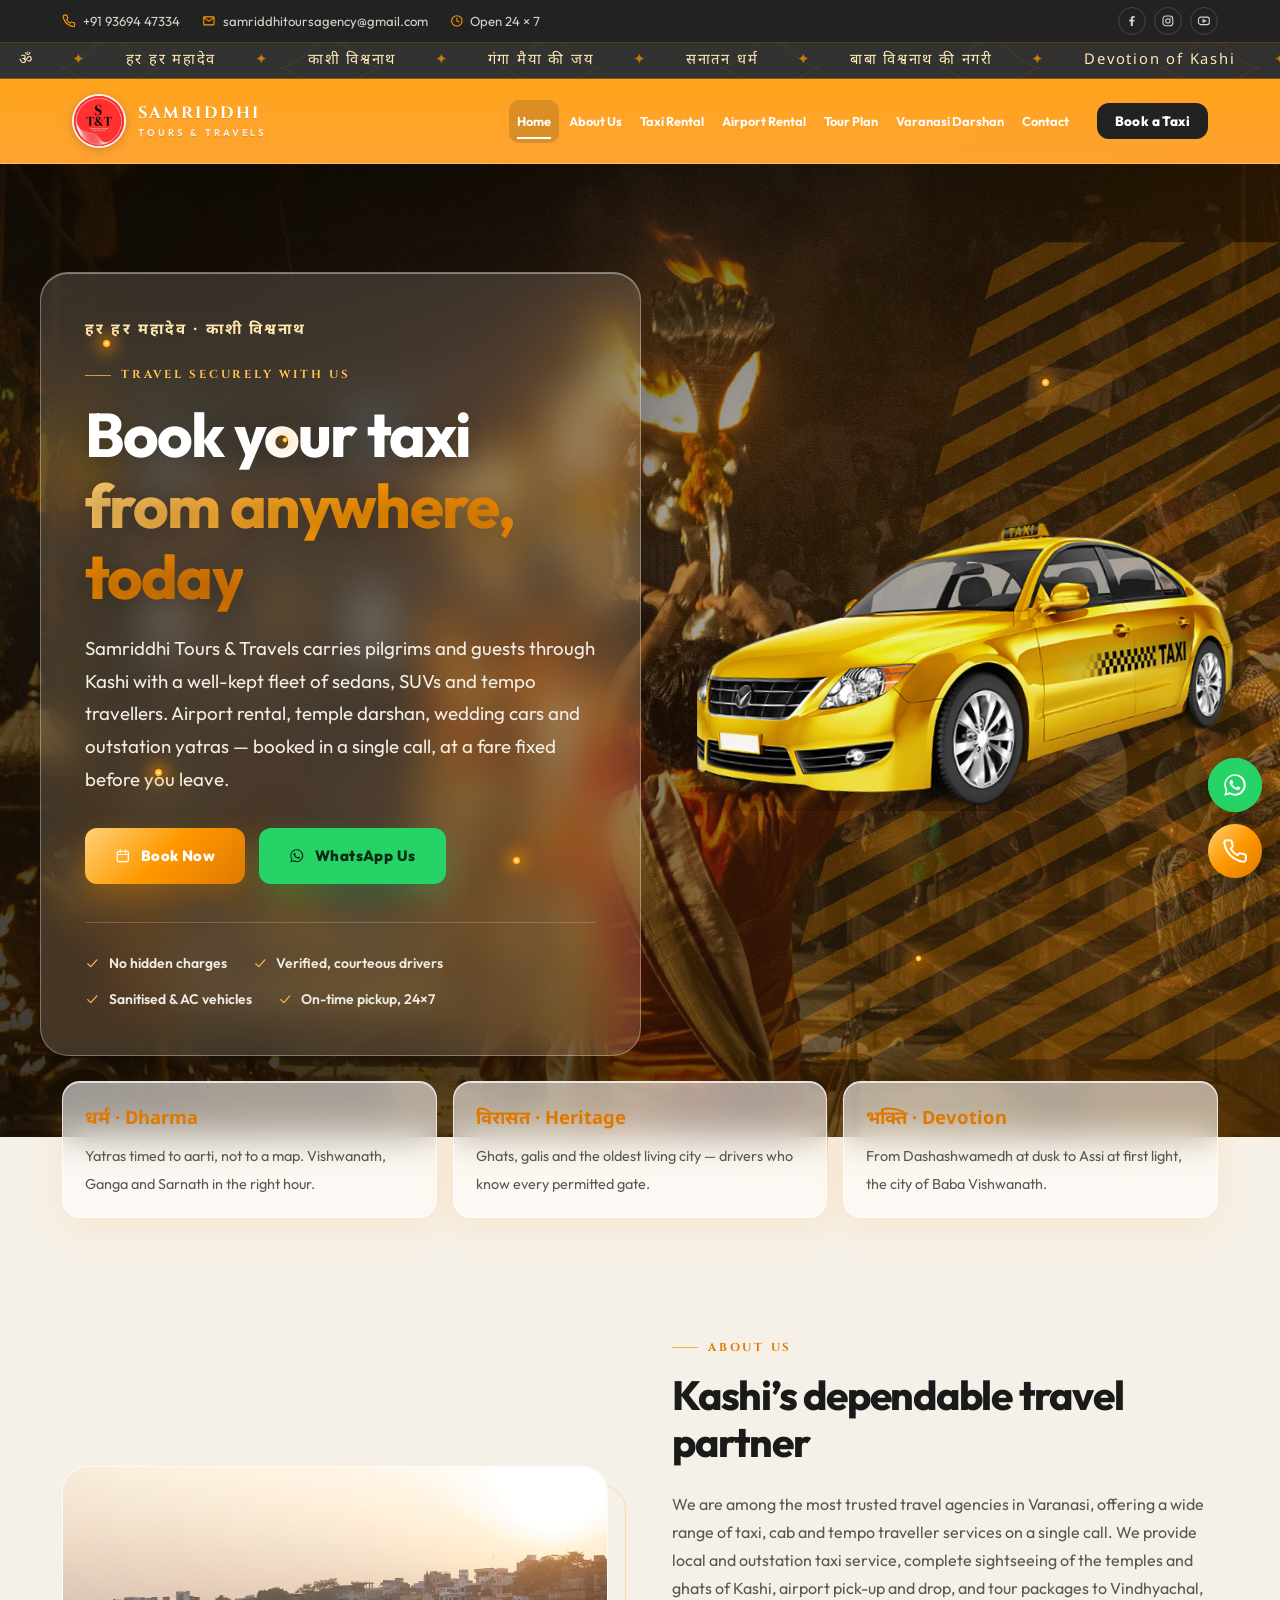
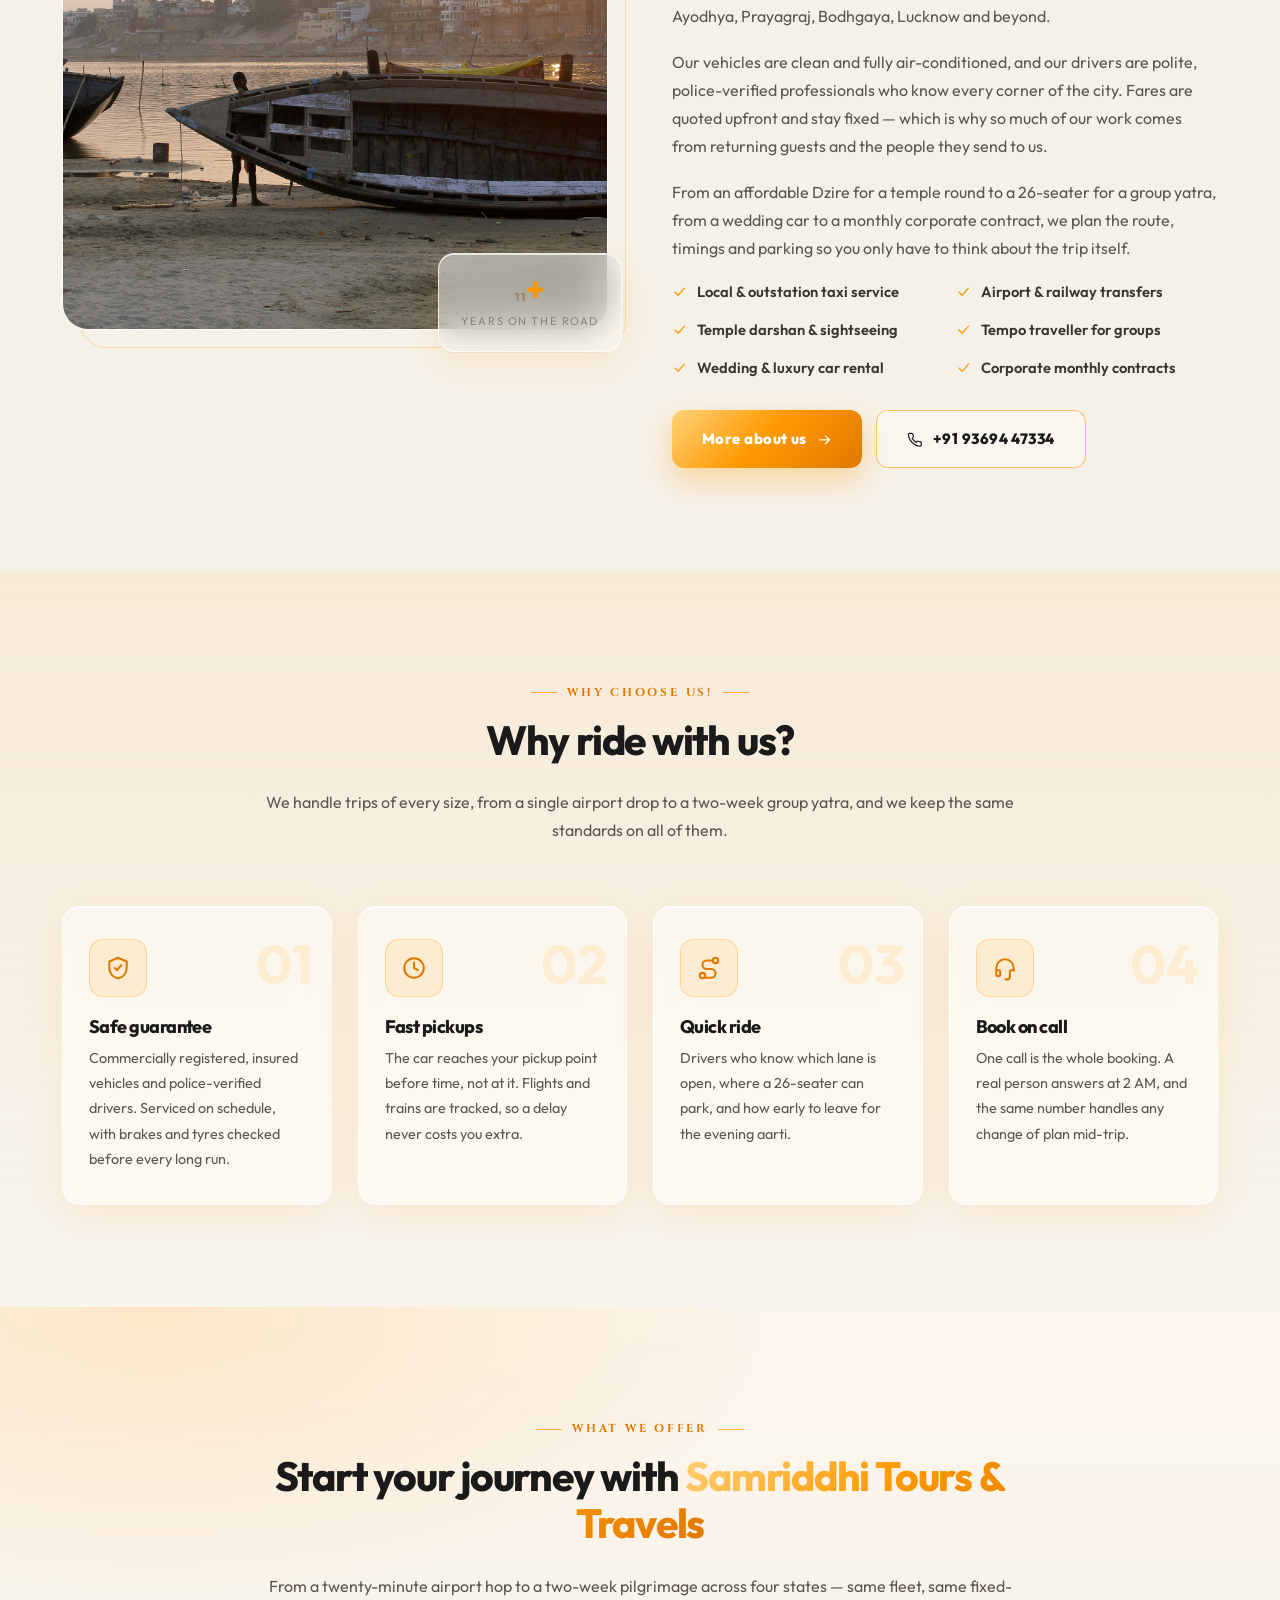
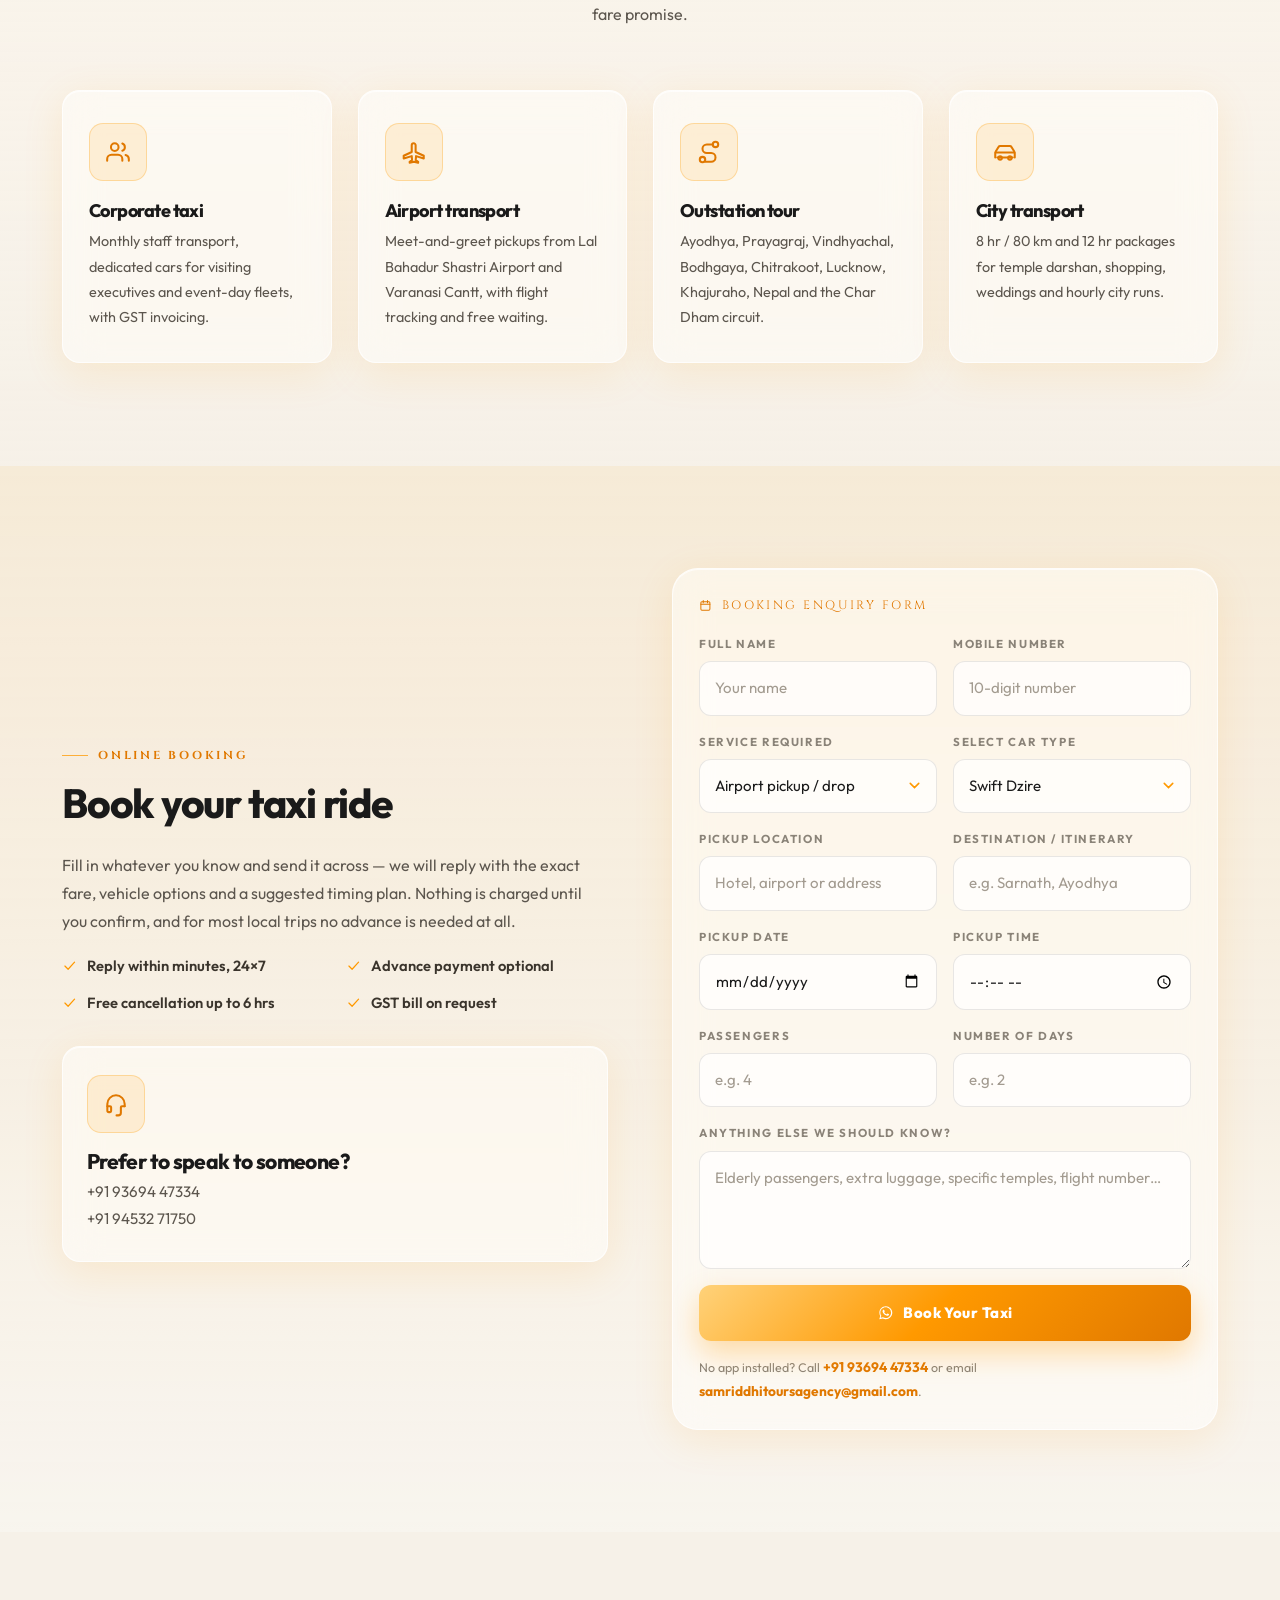
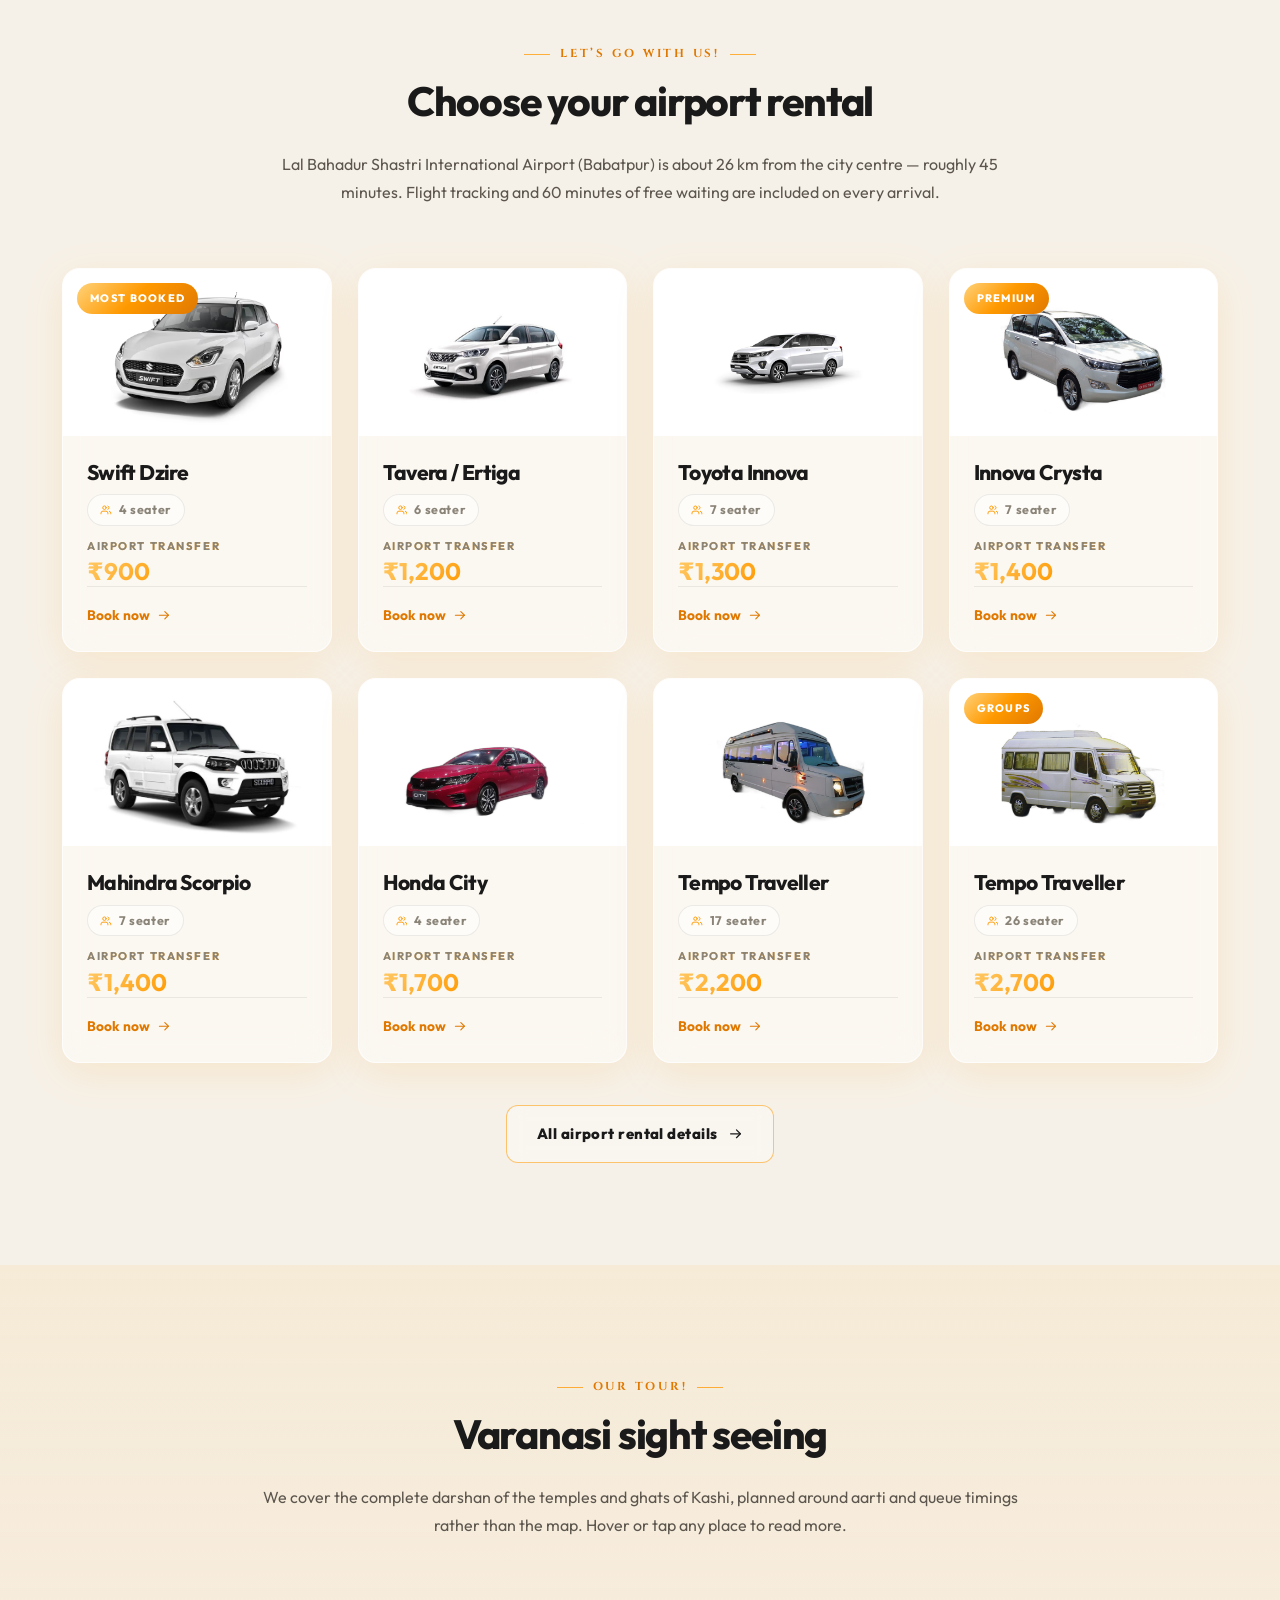
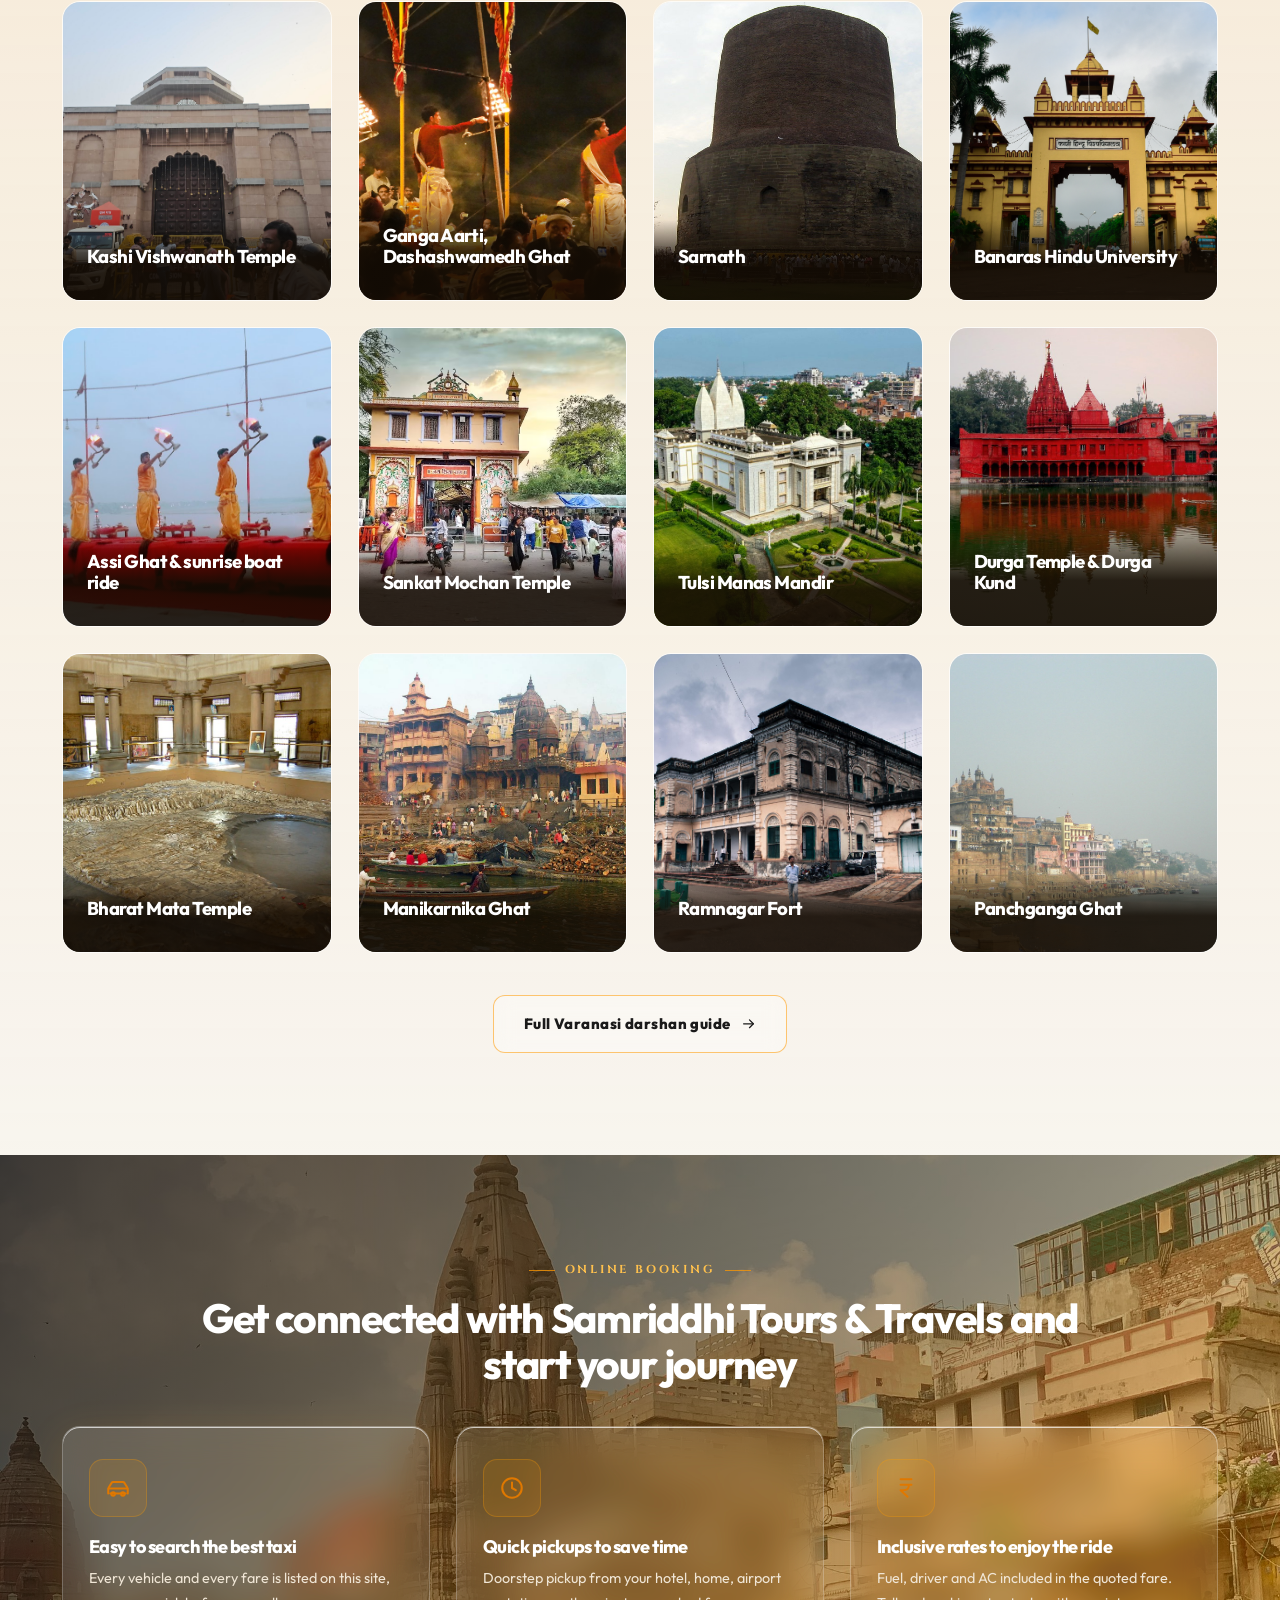
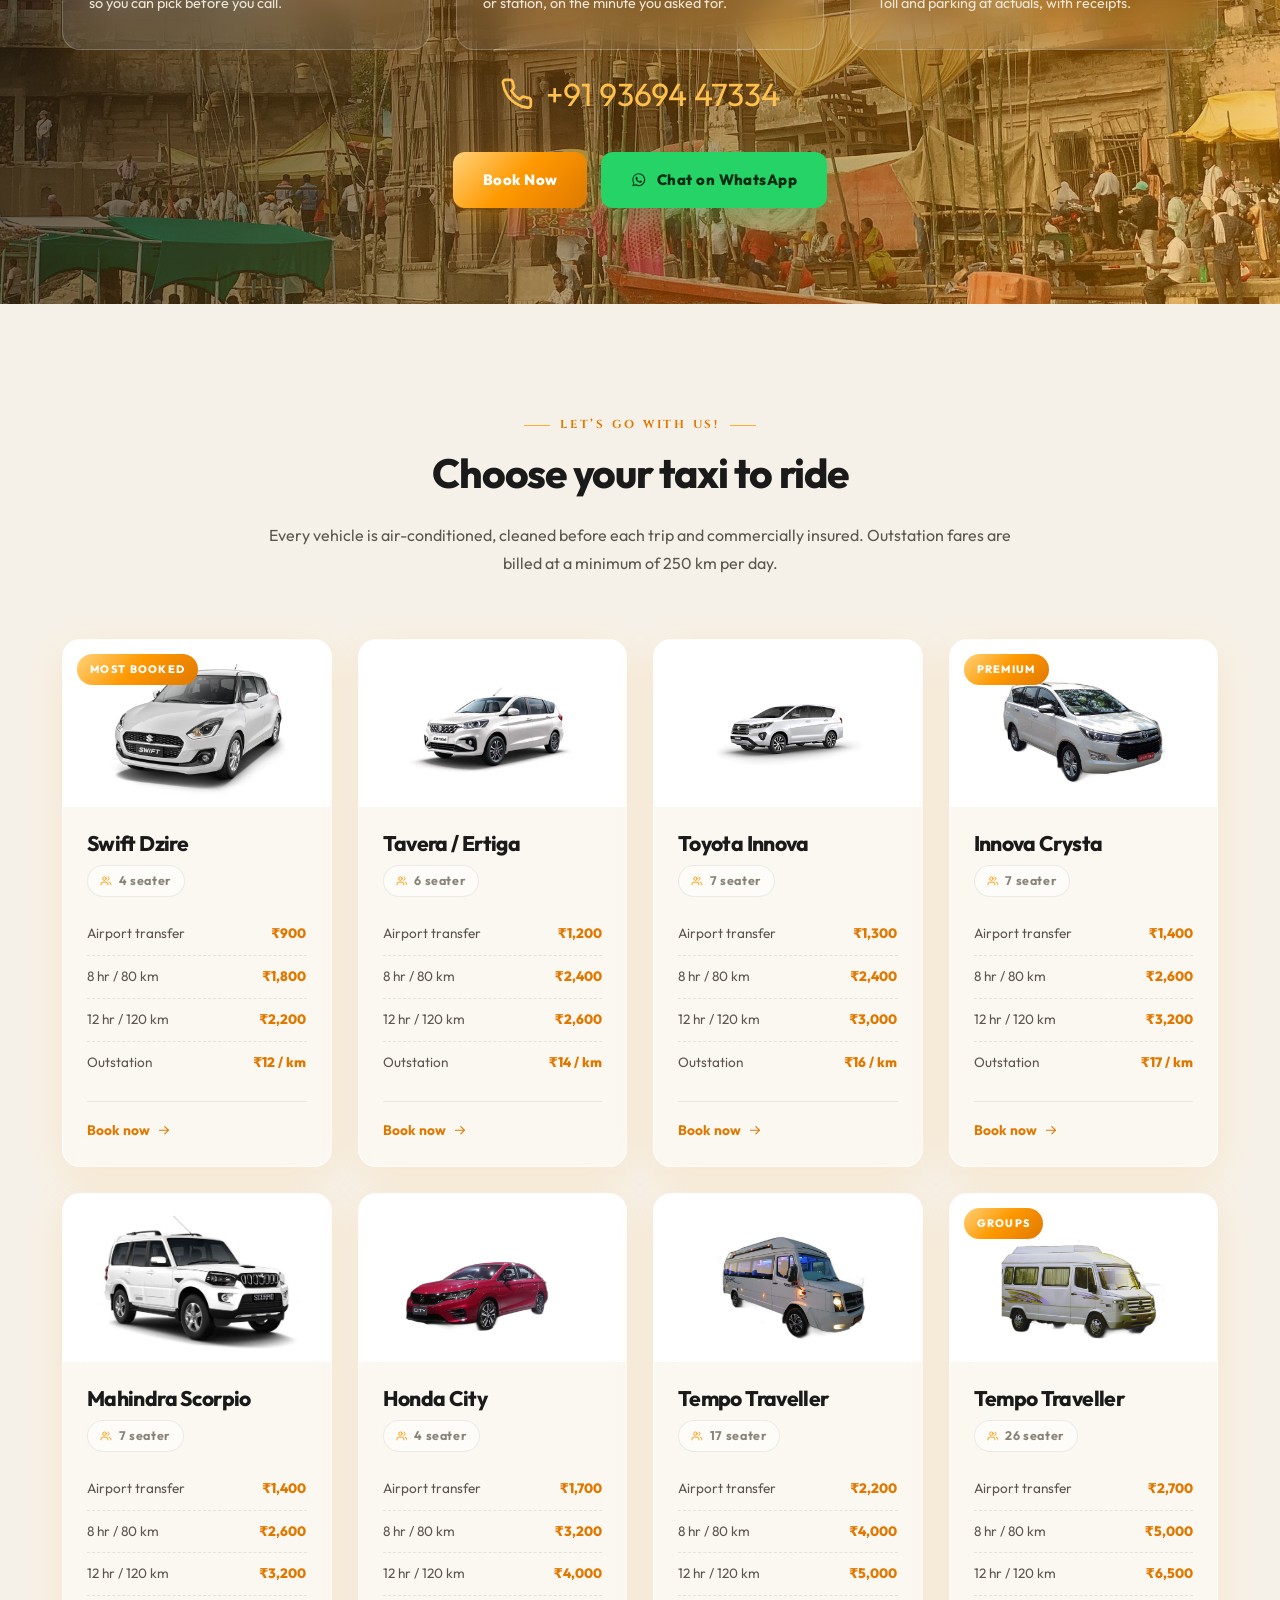
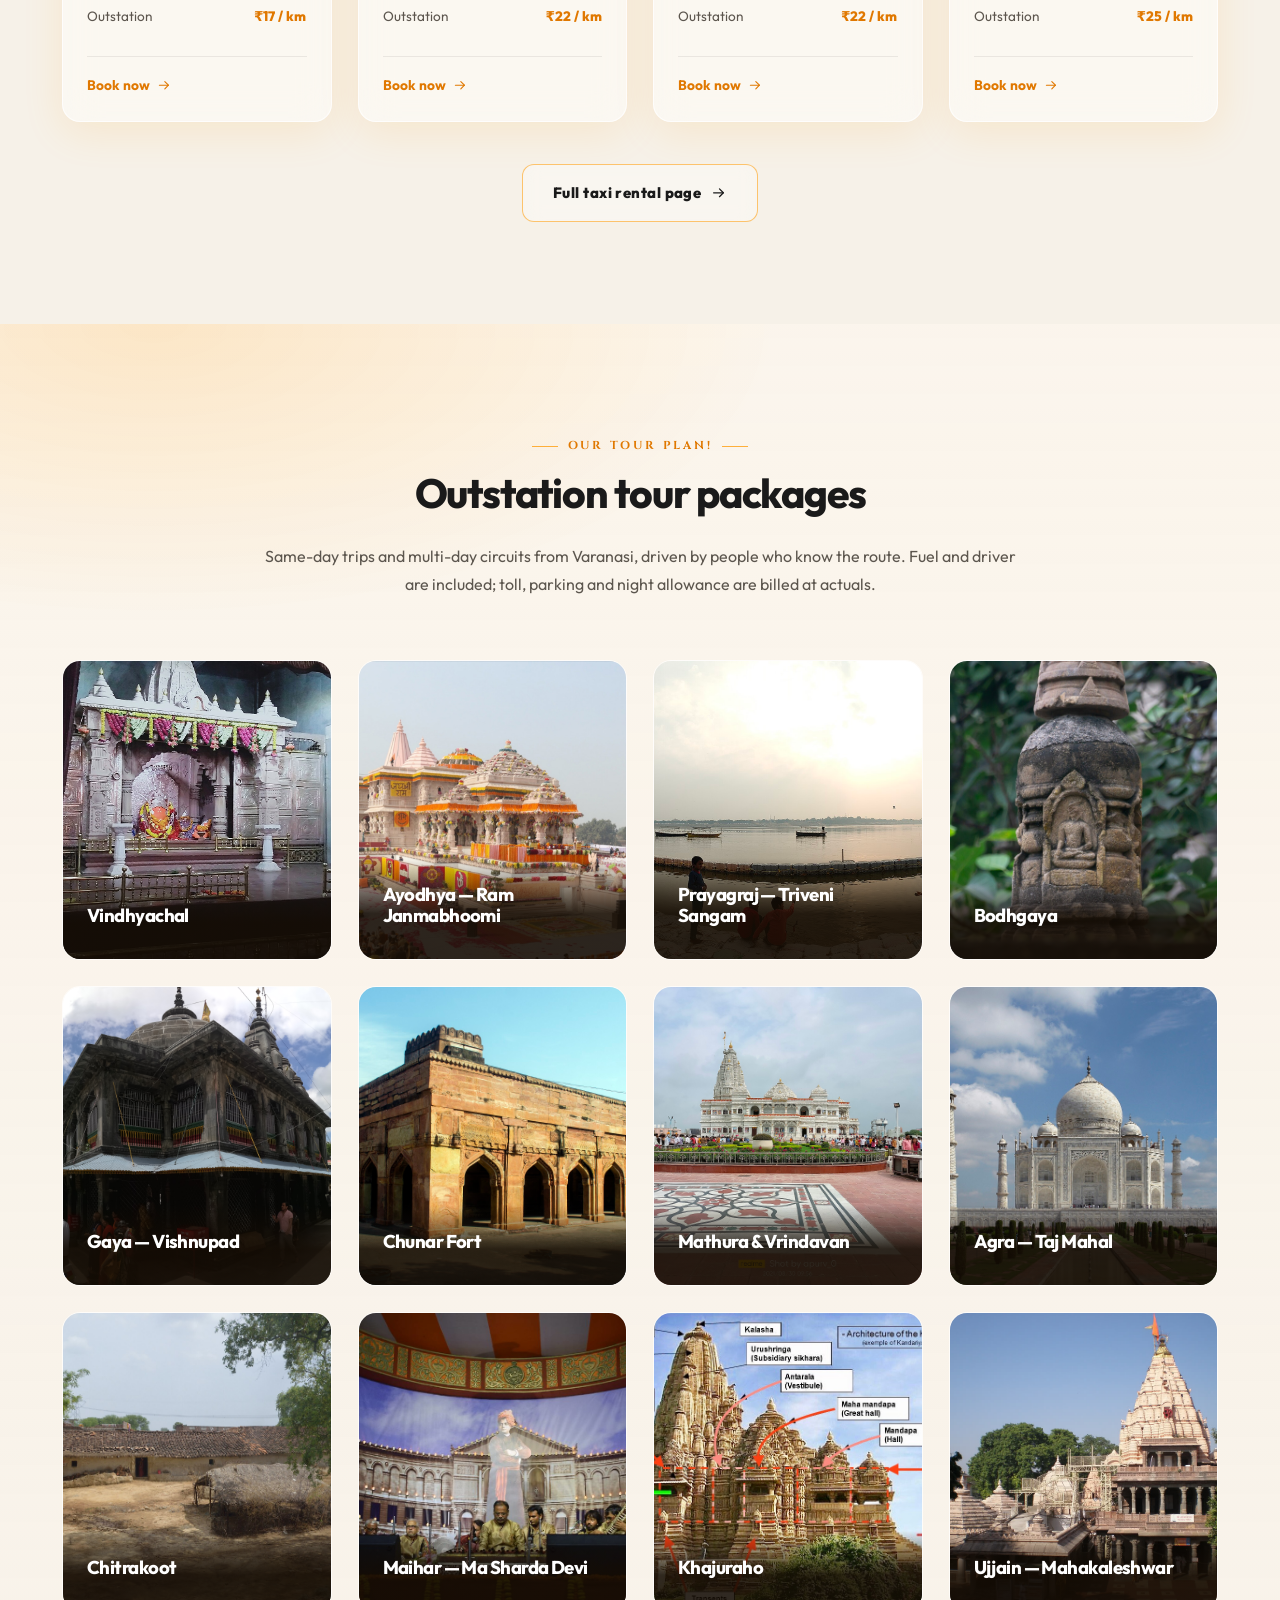
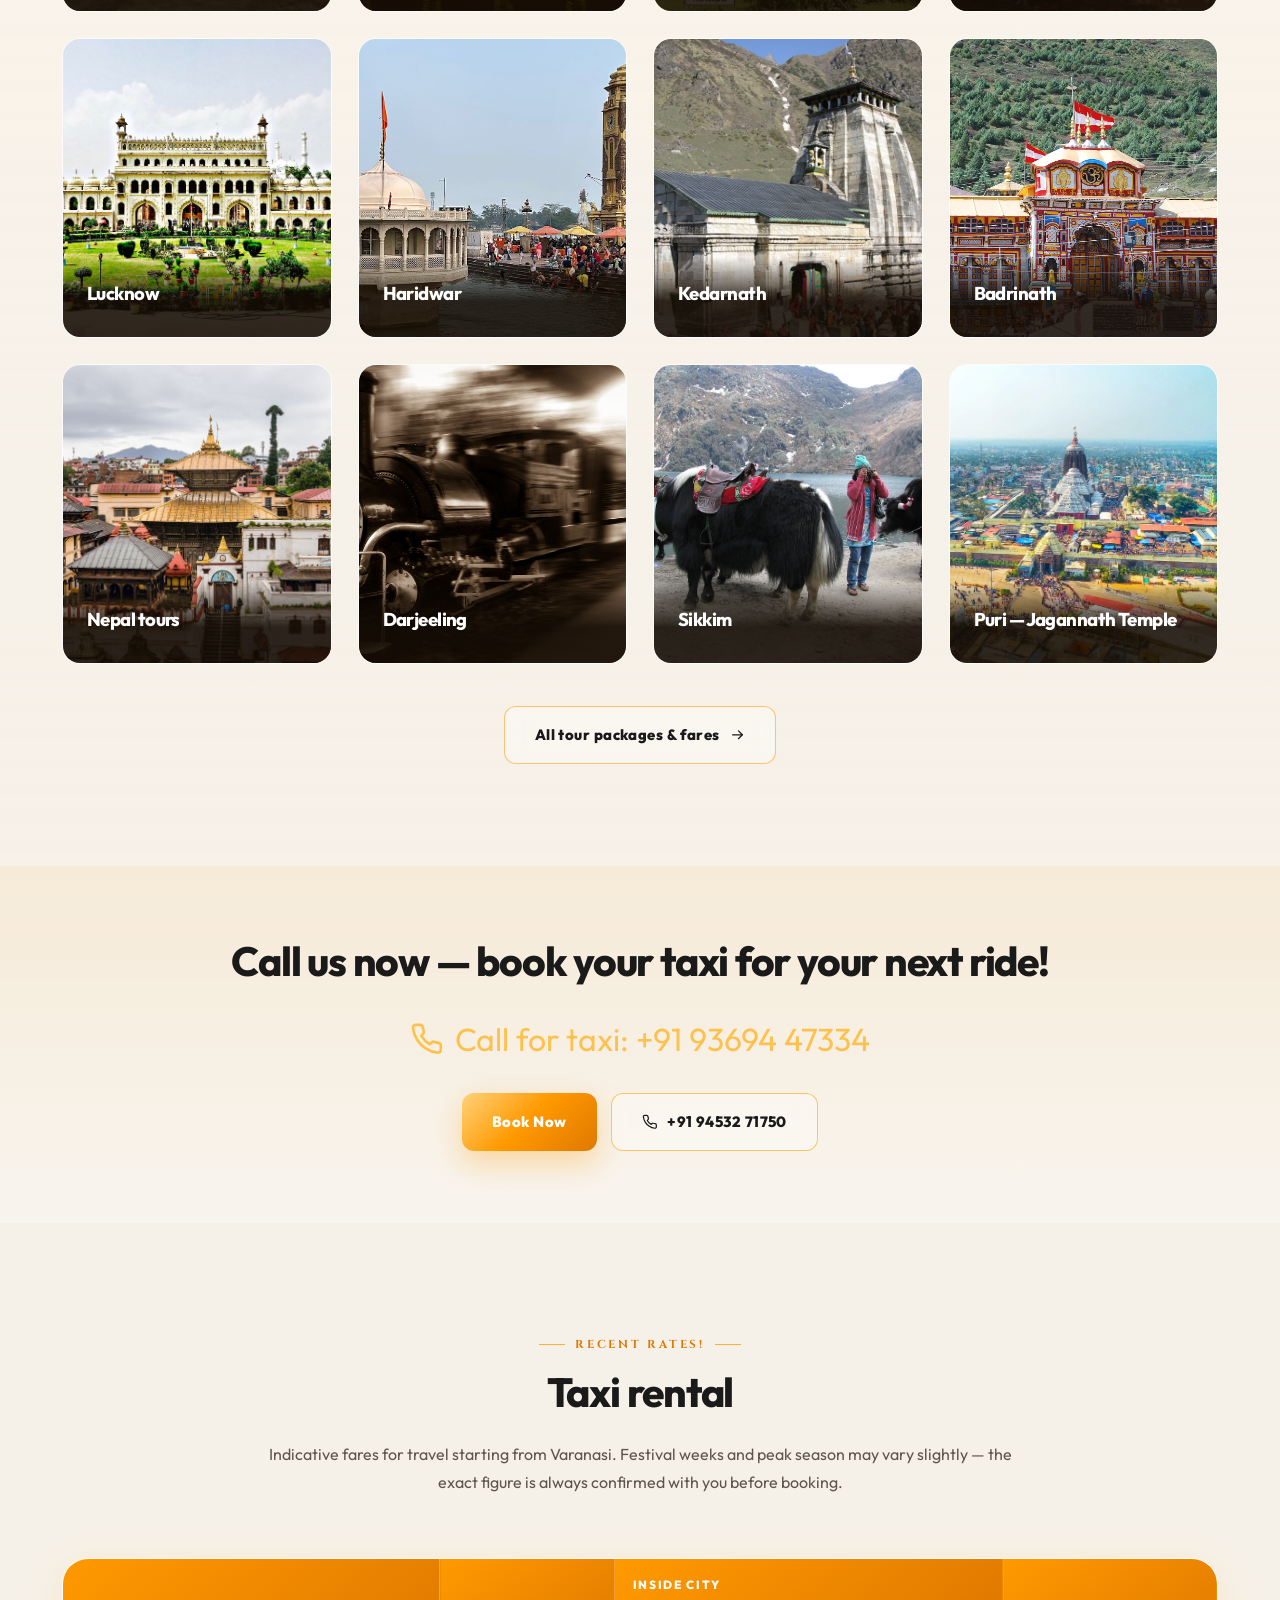
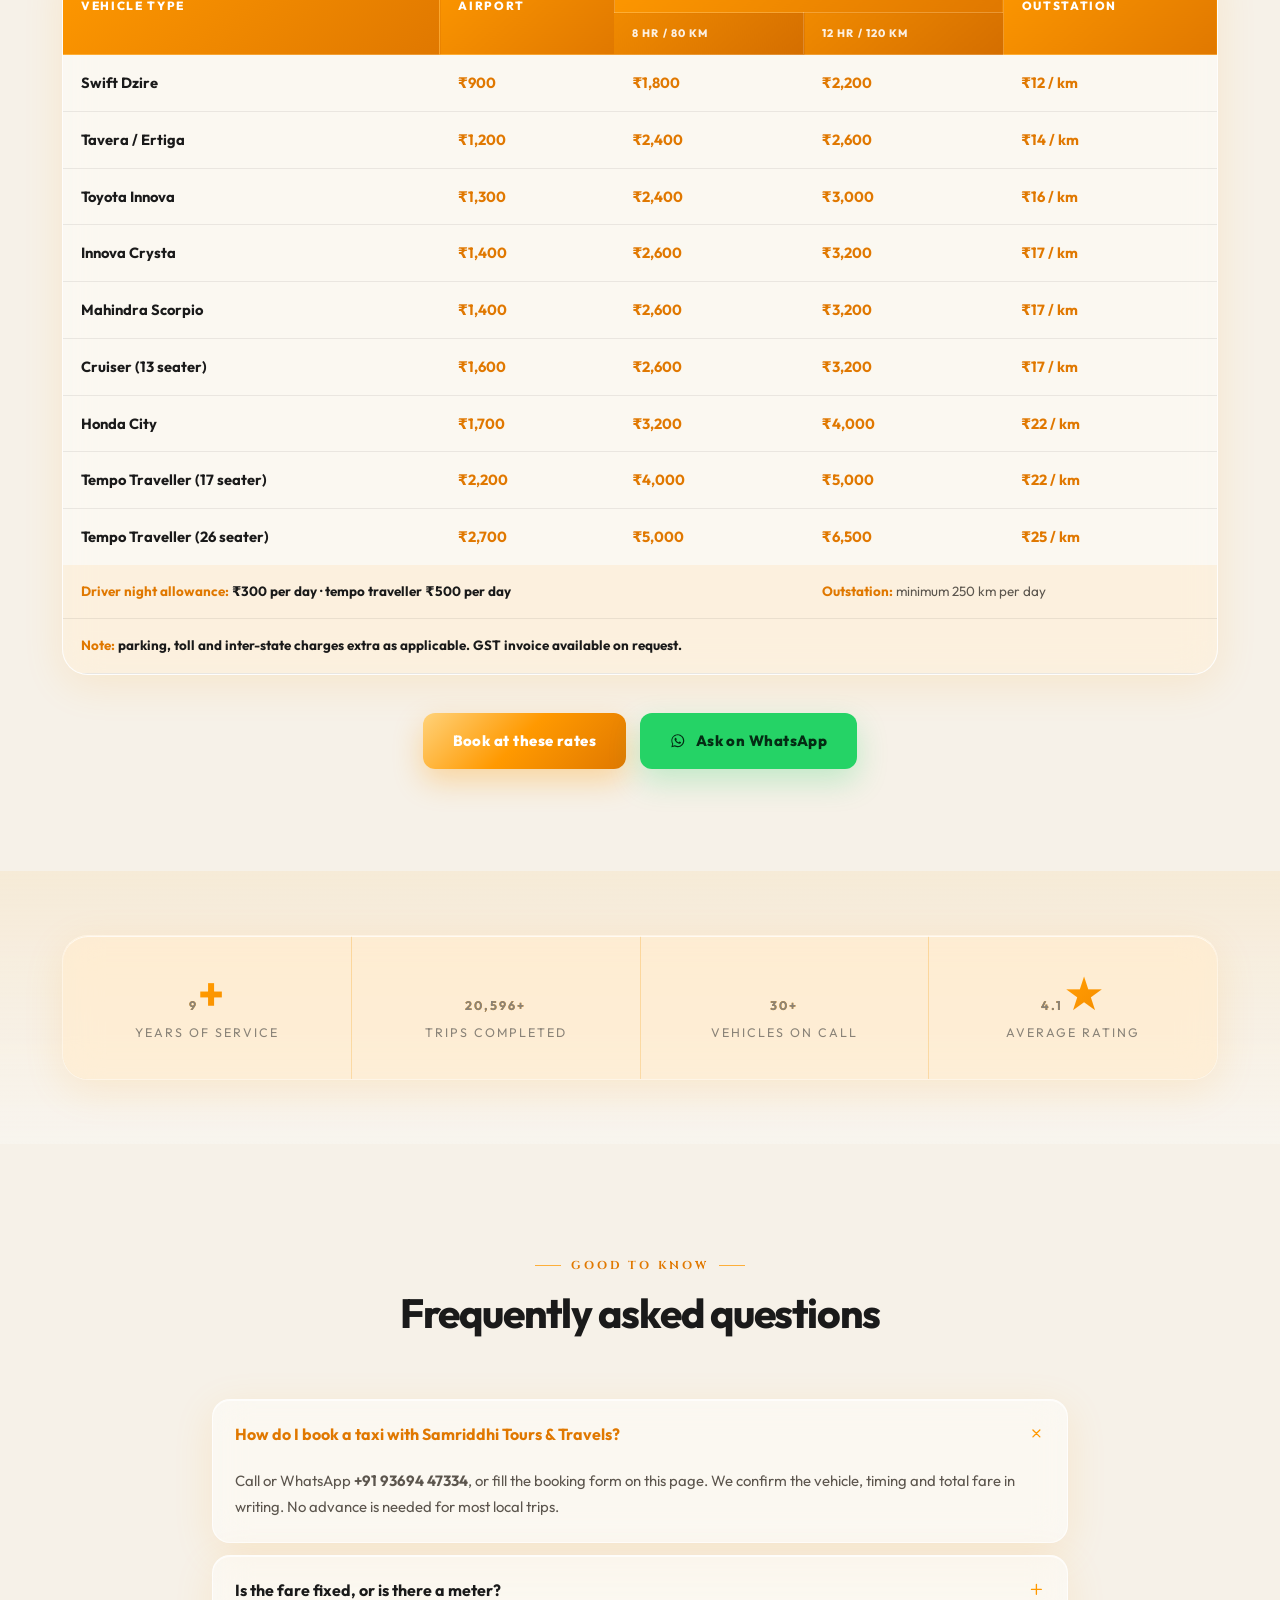
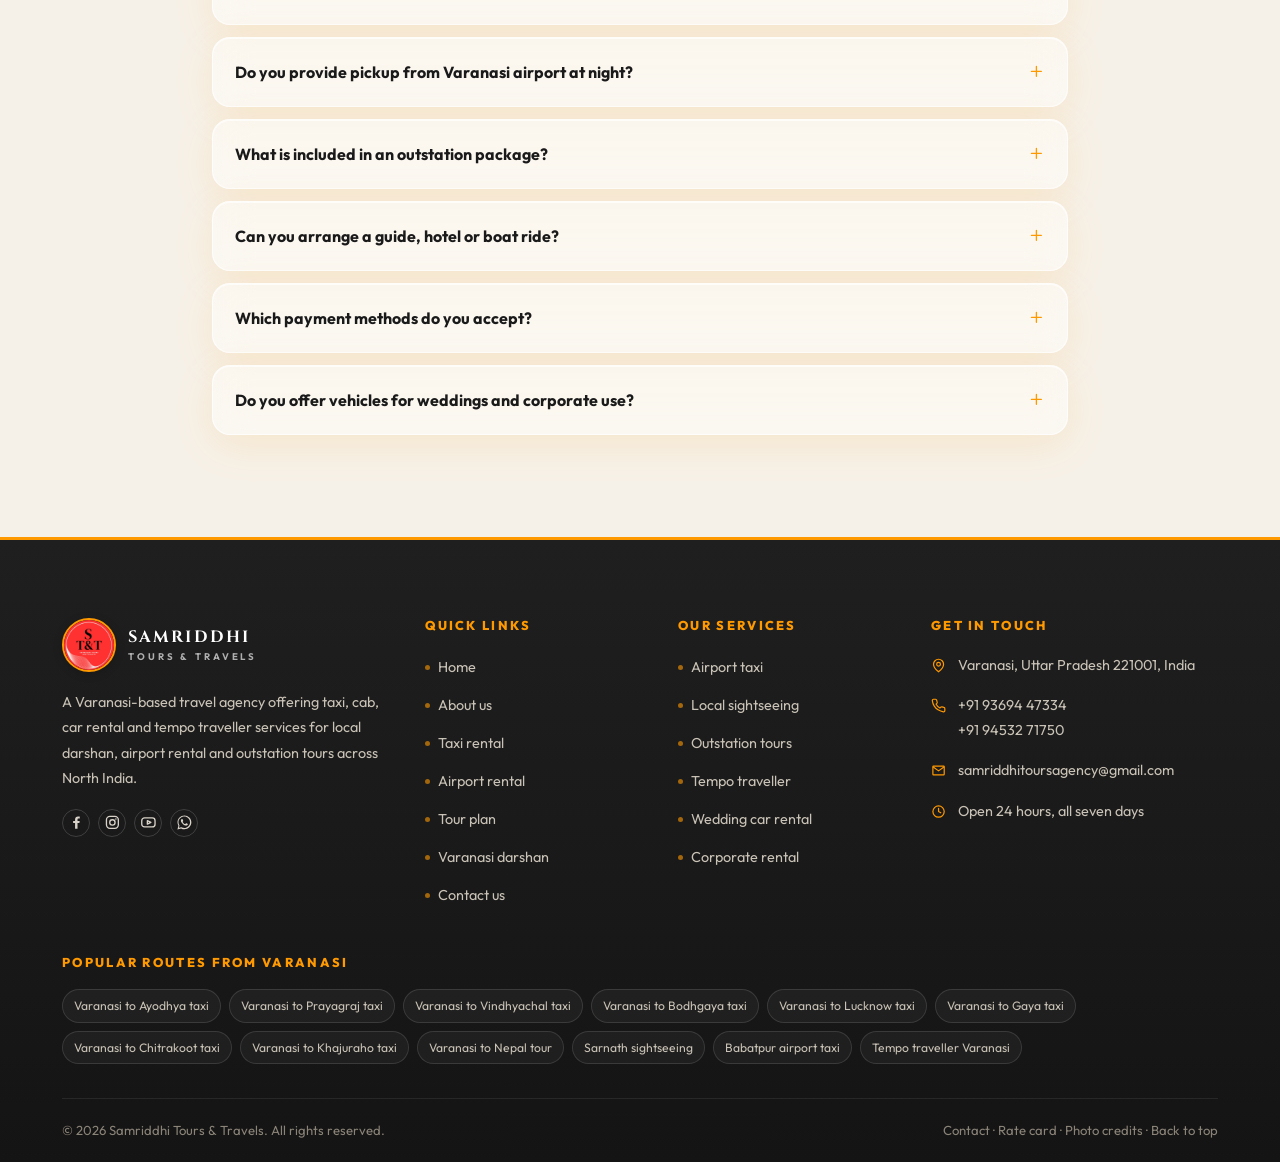
==== commit 6e718c22: "Refactor code structure for improved readability and maintainability" ====
--- a/index.html
+++ b/index.html
@@ -153,7 +153,7 @@
           </svg> <a href="tel:+919369447334">+91 93694 47334</a></li>
         <li><svg class="icon">
             <use href="#i-mail" />
-          </svg> <a href="mailto:samriddhitoursandtravels@gmail.com">samriddhitoursandtravels@gmail.com</a></li>
+          </svg> <a href="mailto:samriddhitoursagency@gmail.com">samriddhitoursagency@gmail.com</a></li>
         <li class="topbar__hours"><svg class="icon">
             <use href="#i-clock" />
           </svg> Open 24 &times; 7</li>
@@ -567,7 +567,7 @@
             </div>
             <p class="form-note">No app installed? Call <a class="link-gold" href="tel:+919369447334">+91 93694
                 47334</a> or email <a class="link-gold"
-                href="mailto:samriddhitoursandtravels@gmail.com">samriddhitoursandtravels@gmail.com</a>.</p>
+                href="mailto:samriddhitoursagency@gmail.com">samriddhitoursagency@gmail.com</a>.</p>
           </form>
         </div>
       </div>
@@ -1586,7 +1586,7 @@
                   71750</a></span></li>
             <li><svg class="icon">
                 <use href="#i-mail" />
-              </svg><a href="mailto:samriddhitoursandtravels@gmail.com">samriddhitoursandtravels@gmail.com</a></li>
+              </svg><a href="mailto:samriddhitoursagency@gmail.com">samriddhitoursagency@gmail.com</a></li>
             <li><svg class="icon">
                 <use href="#i-clock" />
               </svg><span>Open 24 hours, all seven days</span></li>
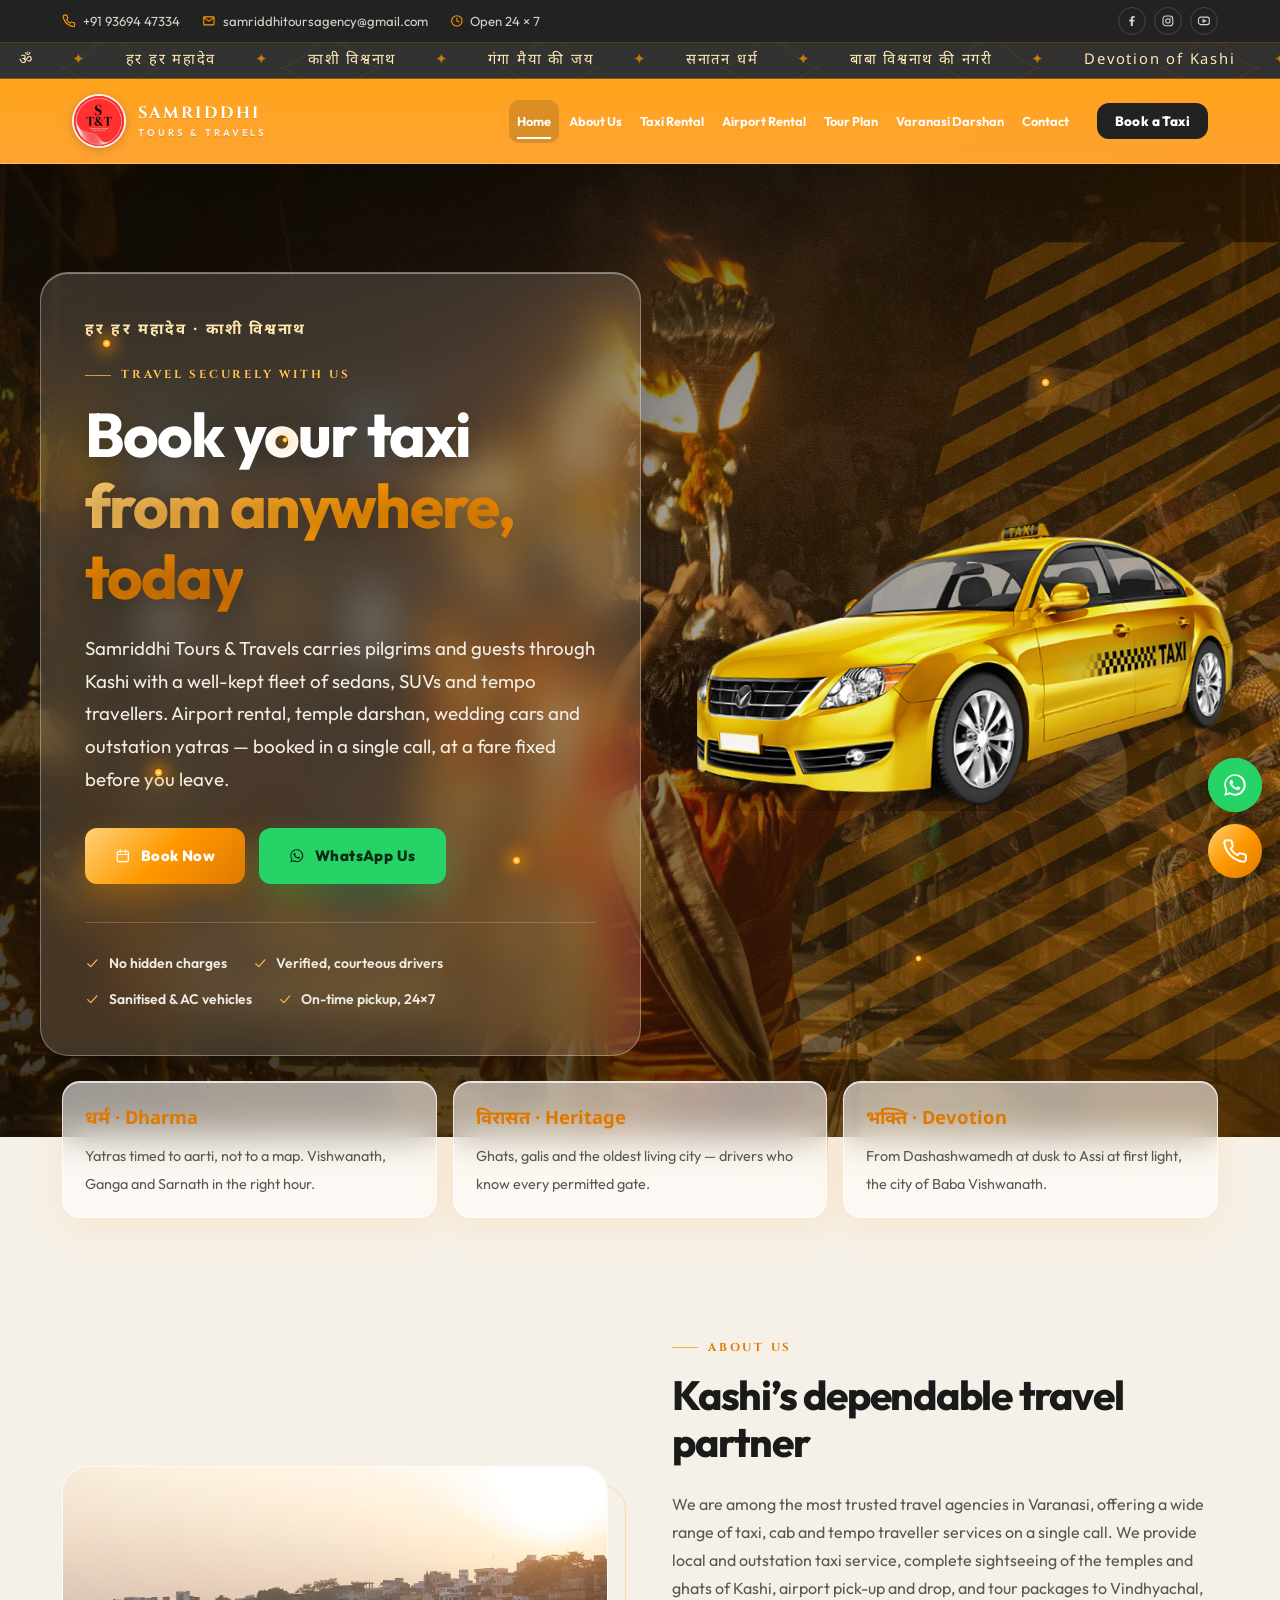
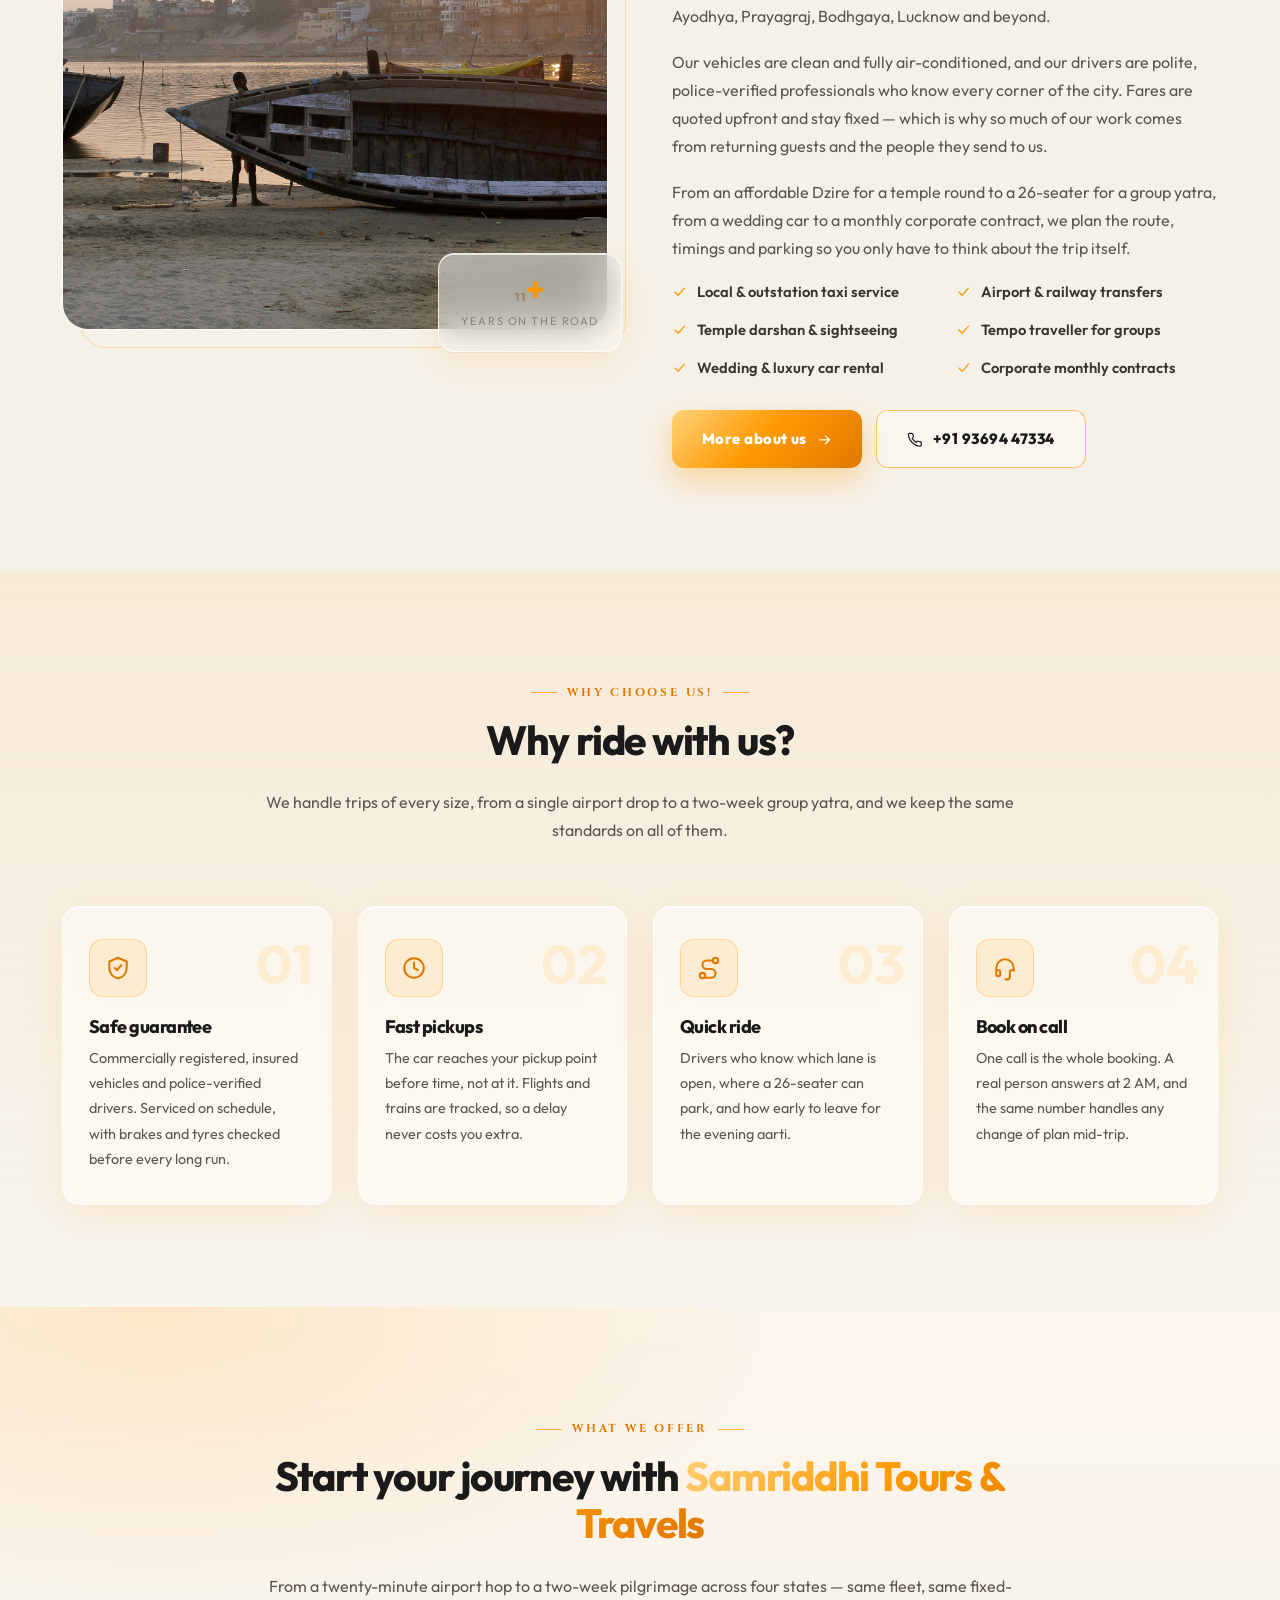
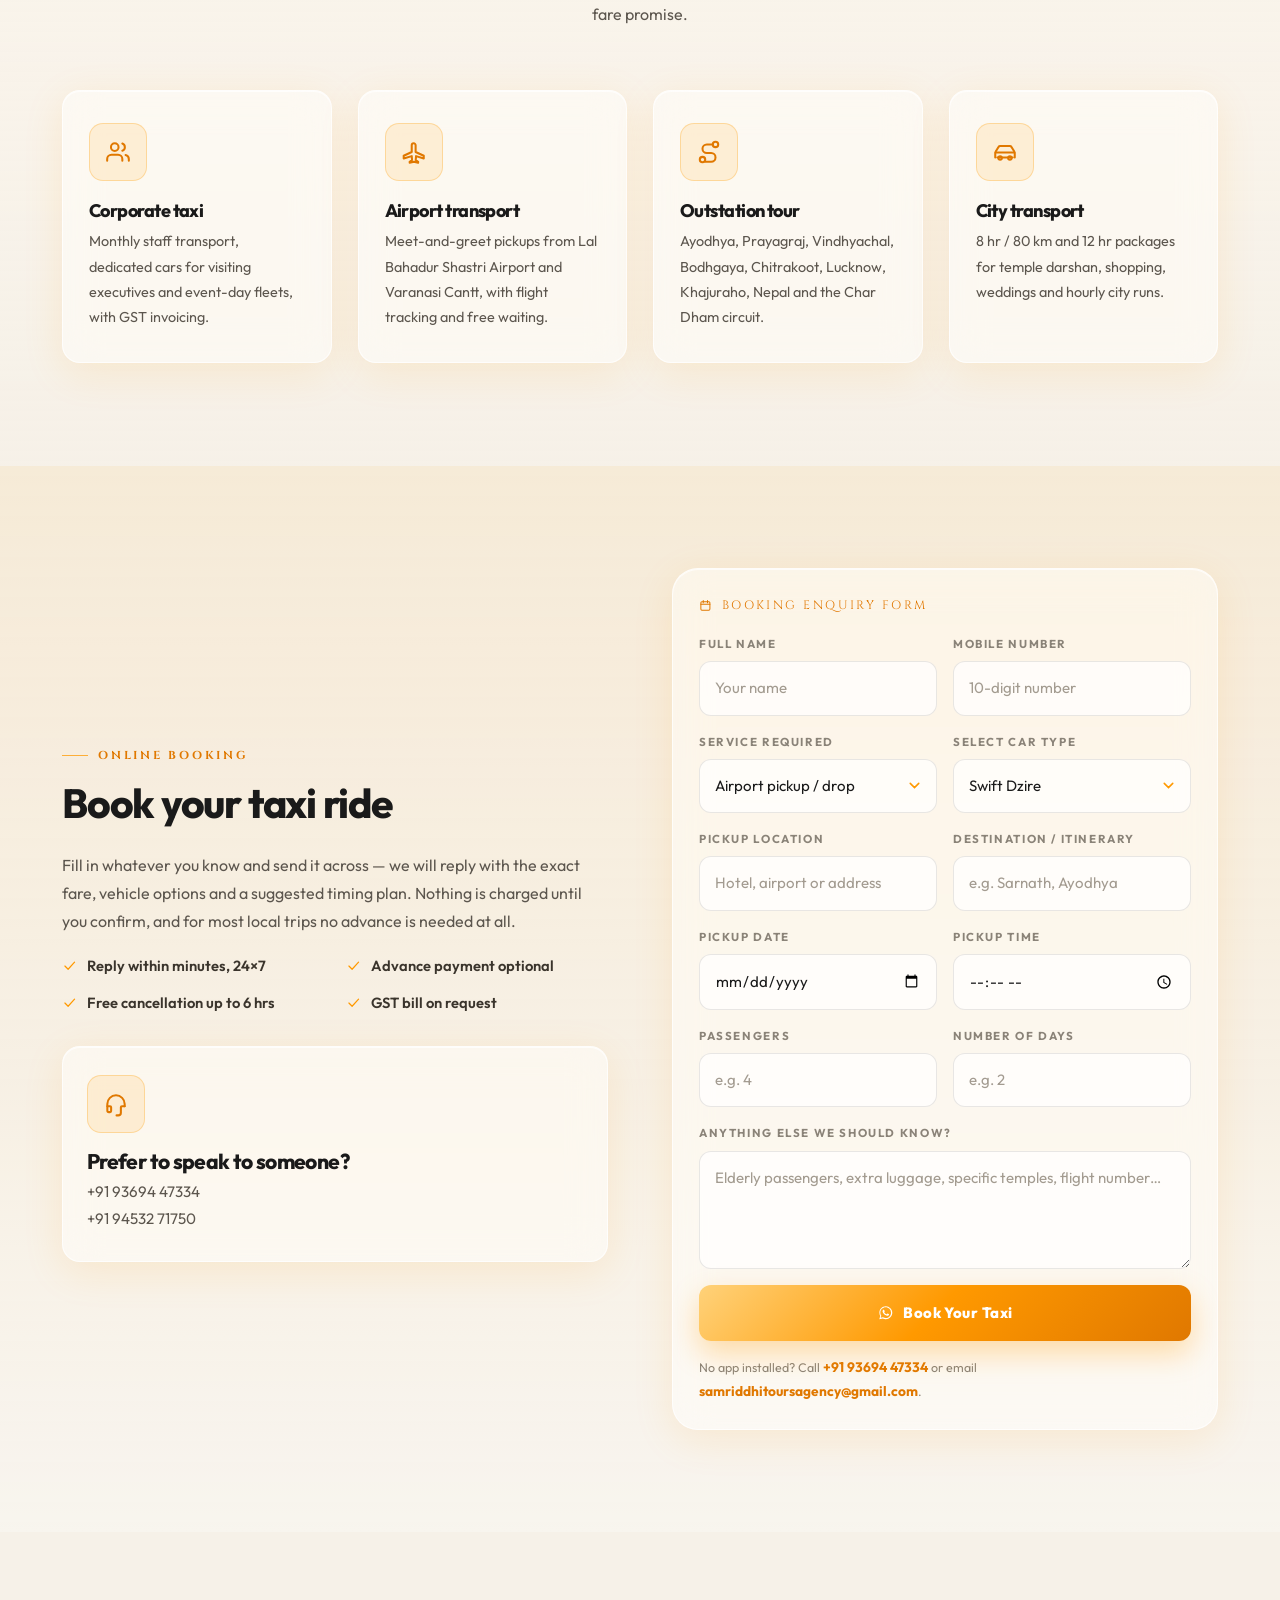
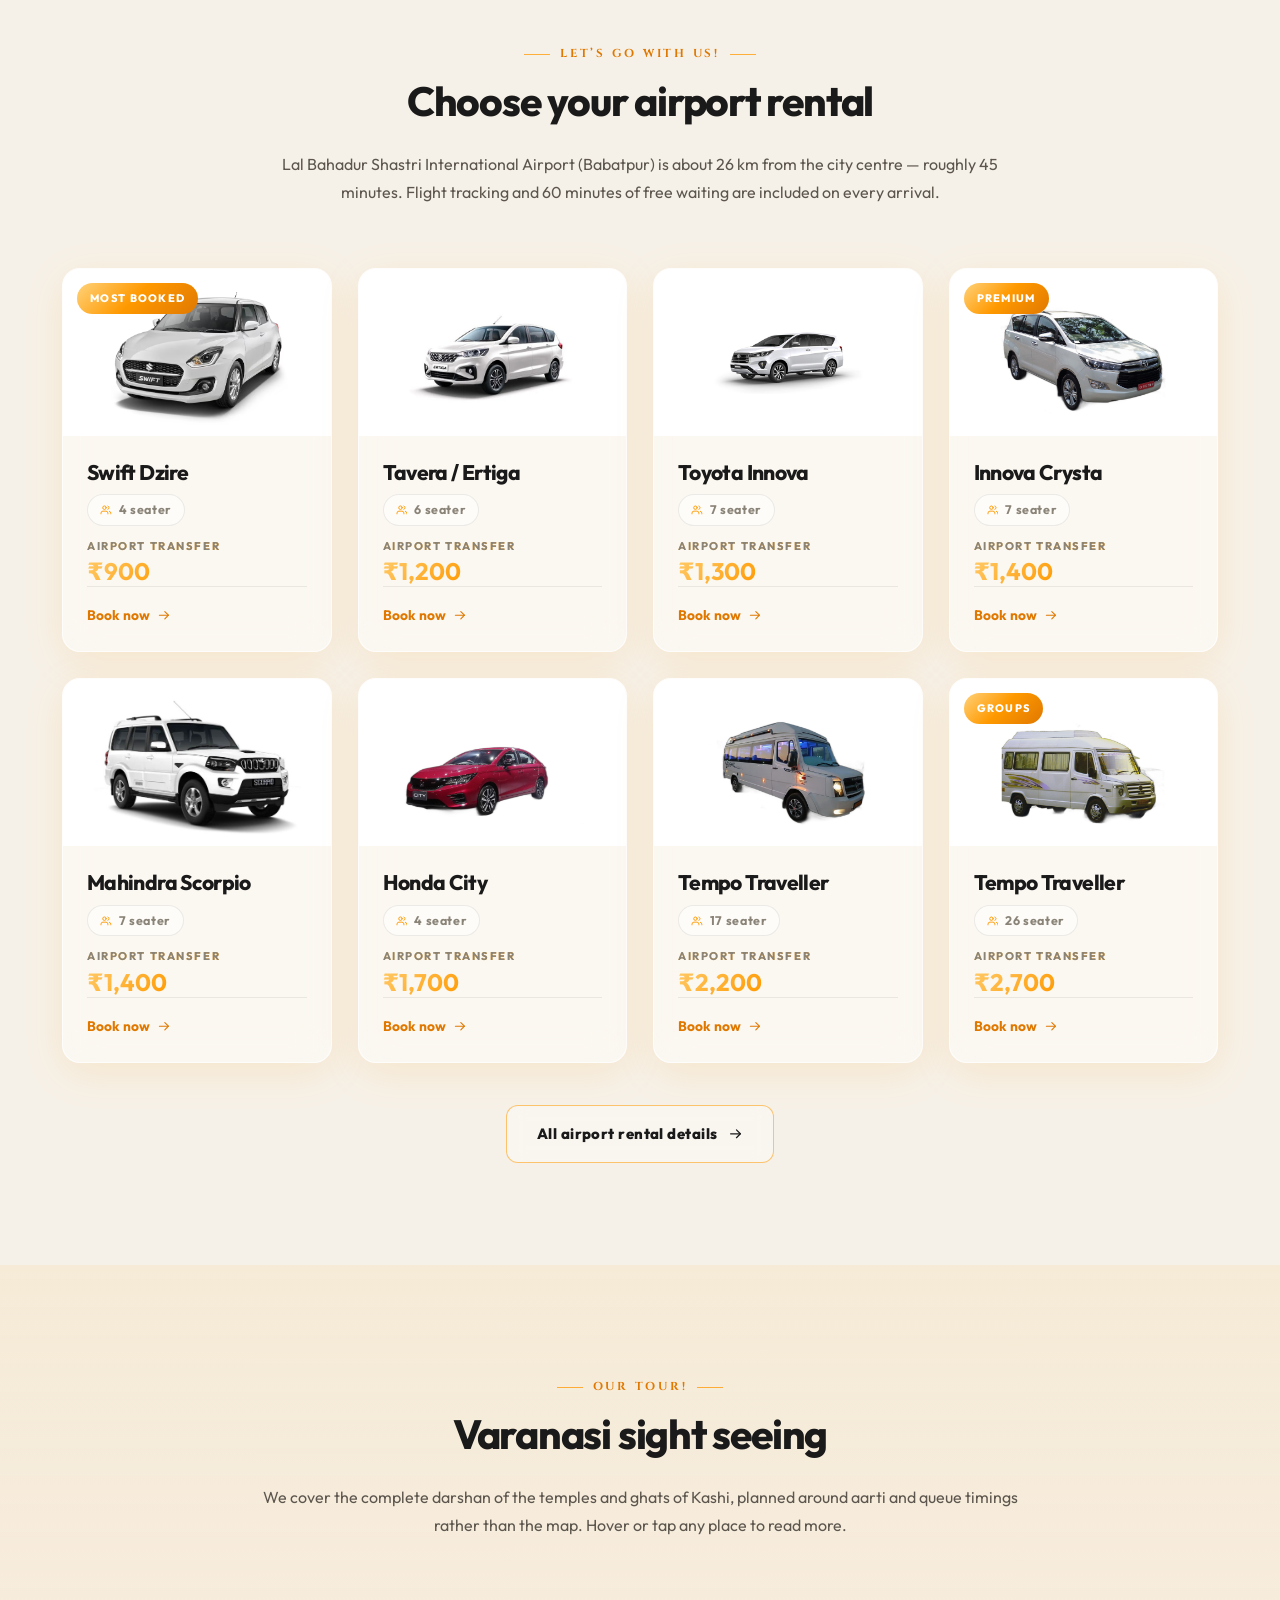
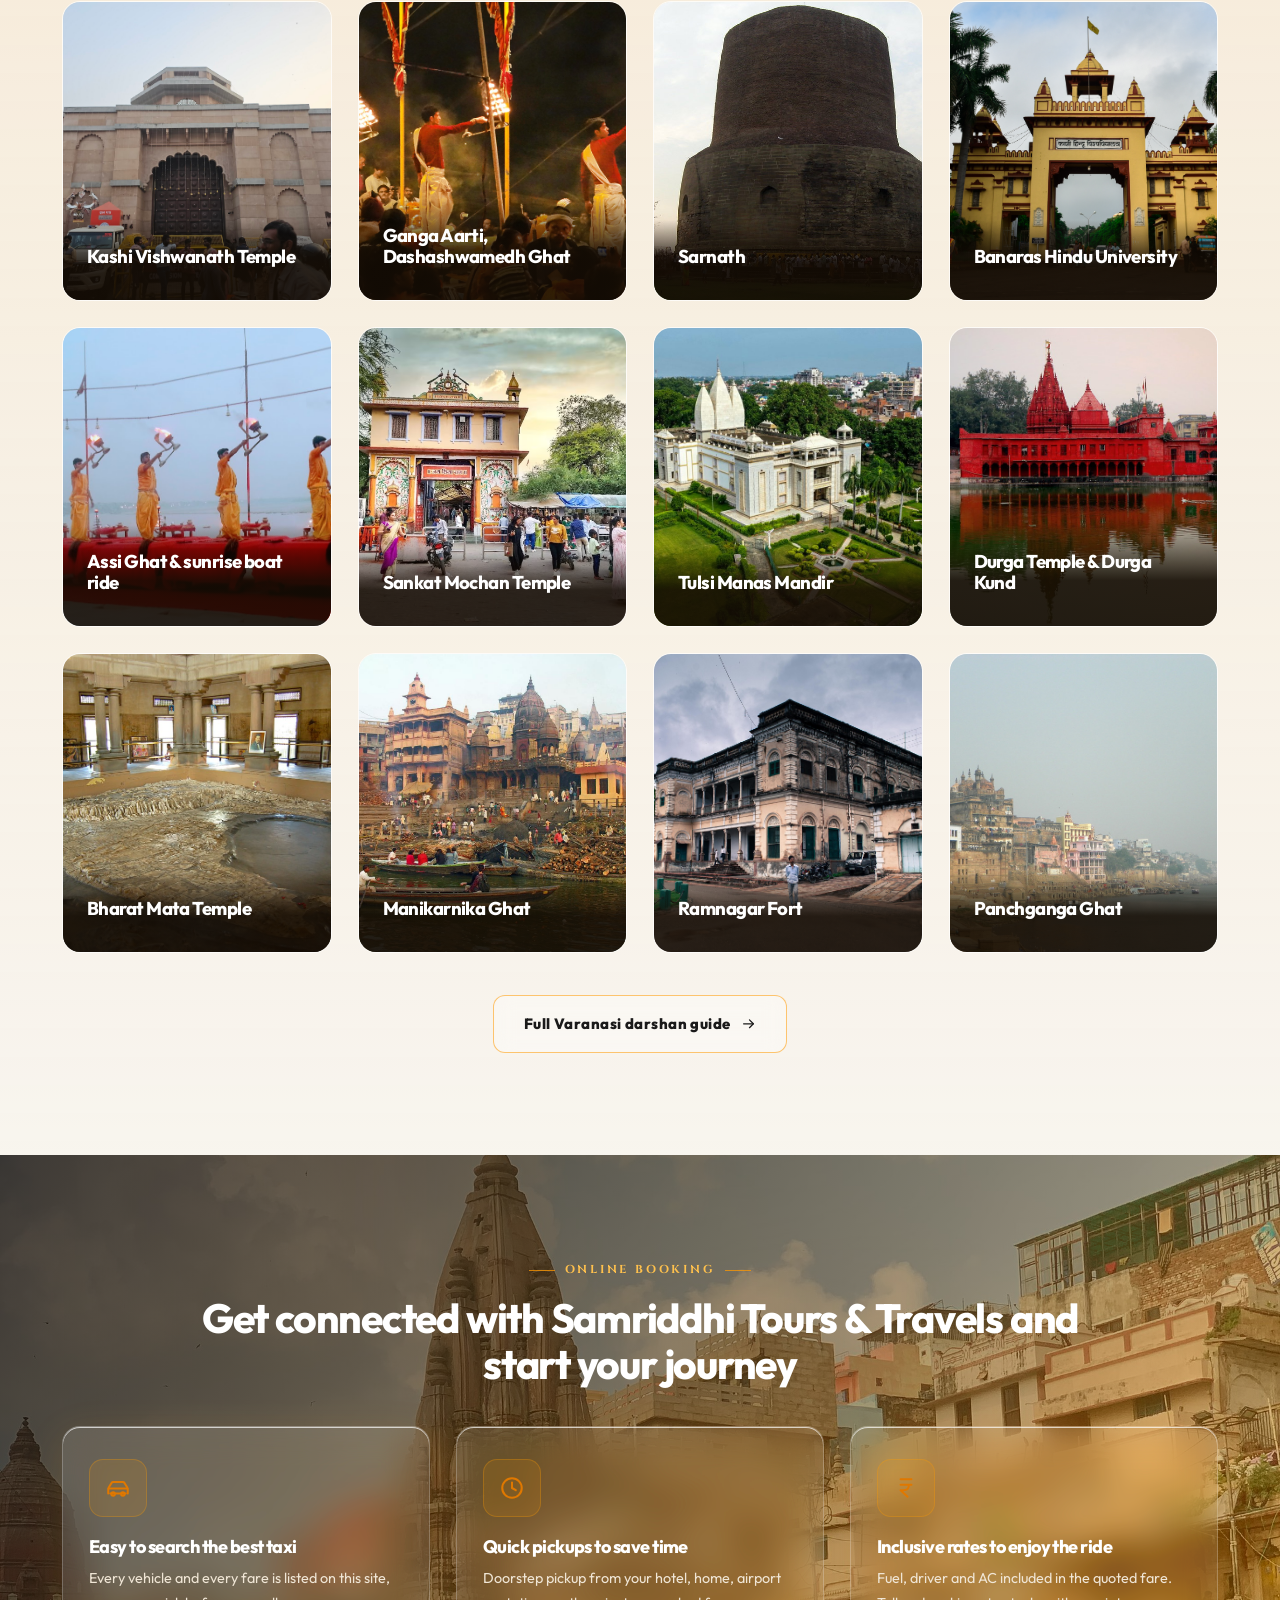
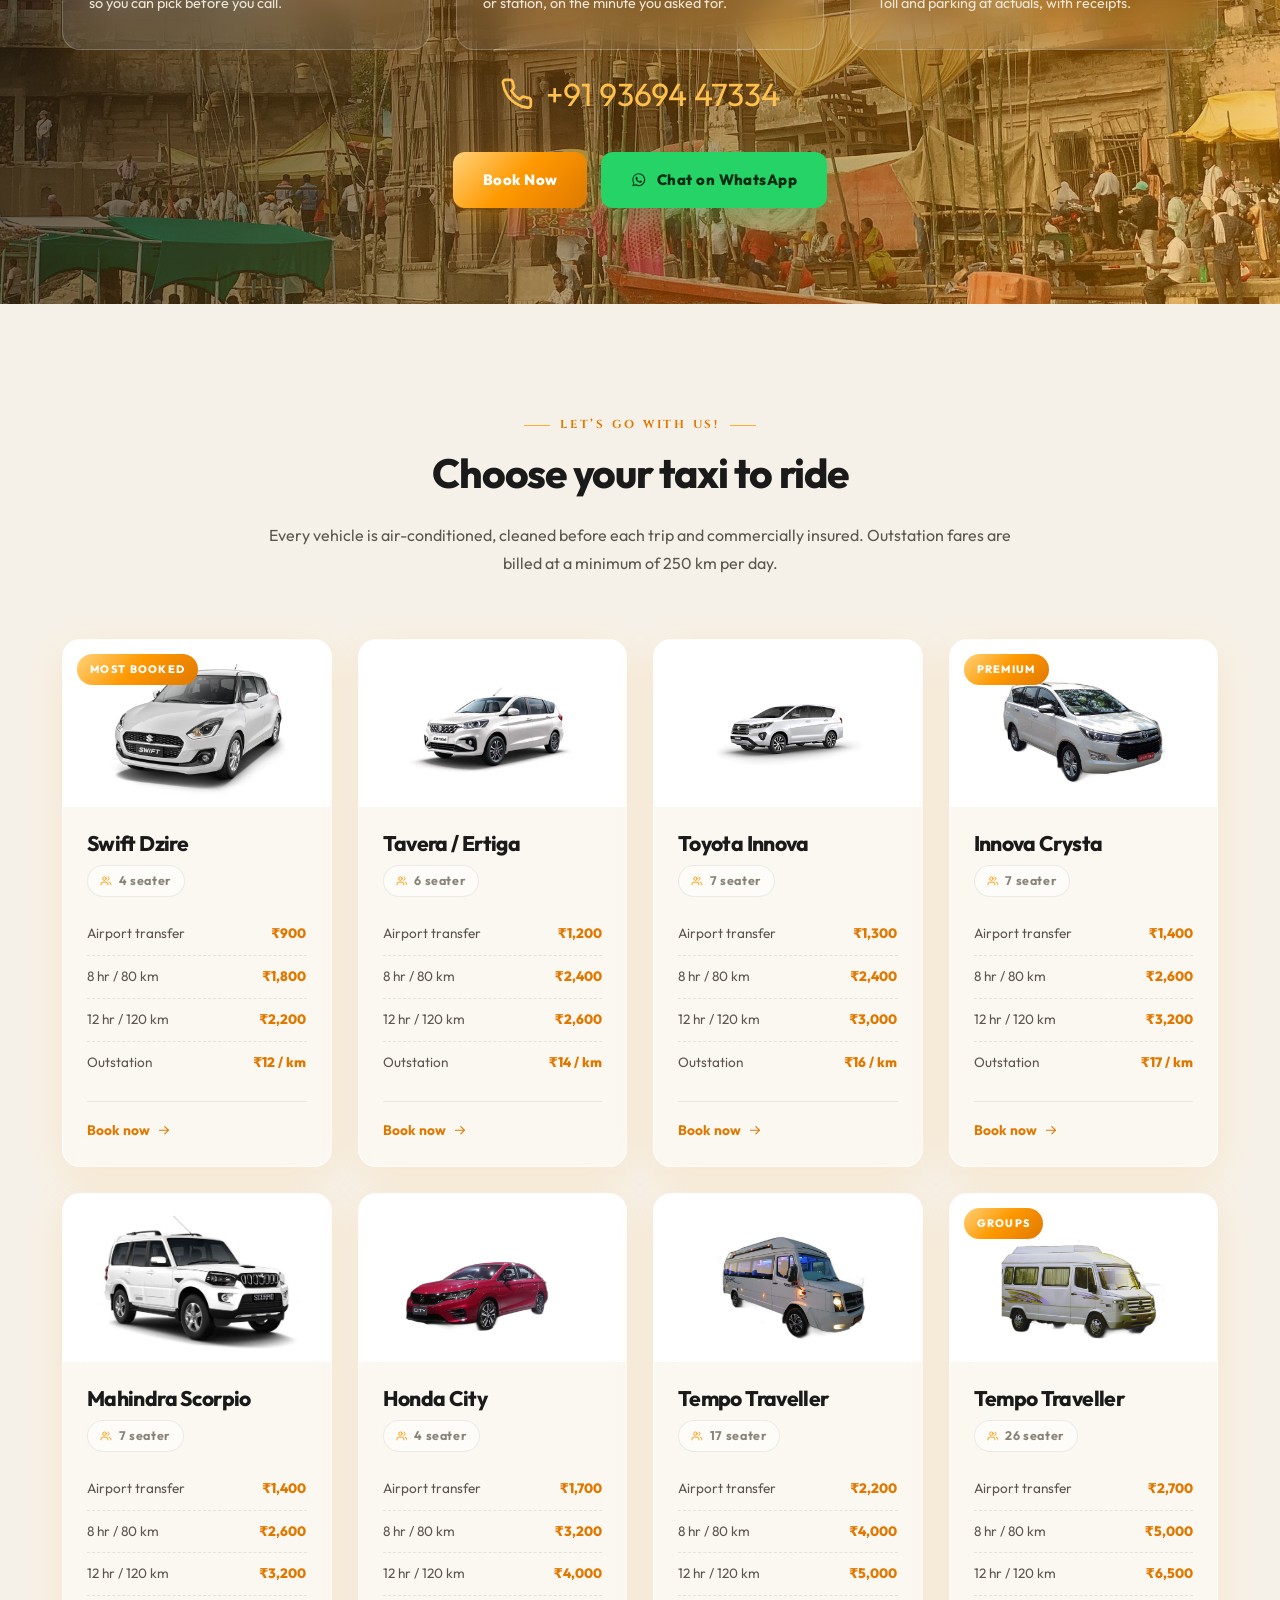
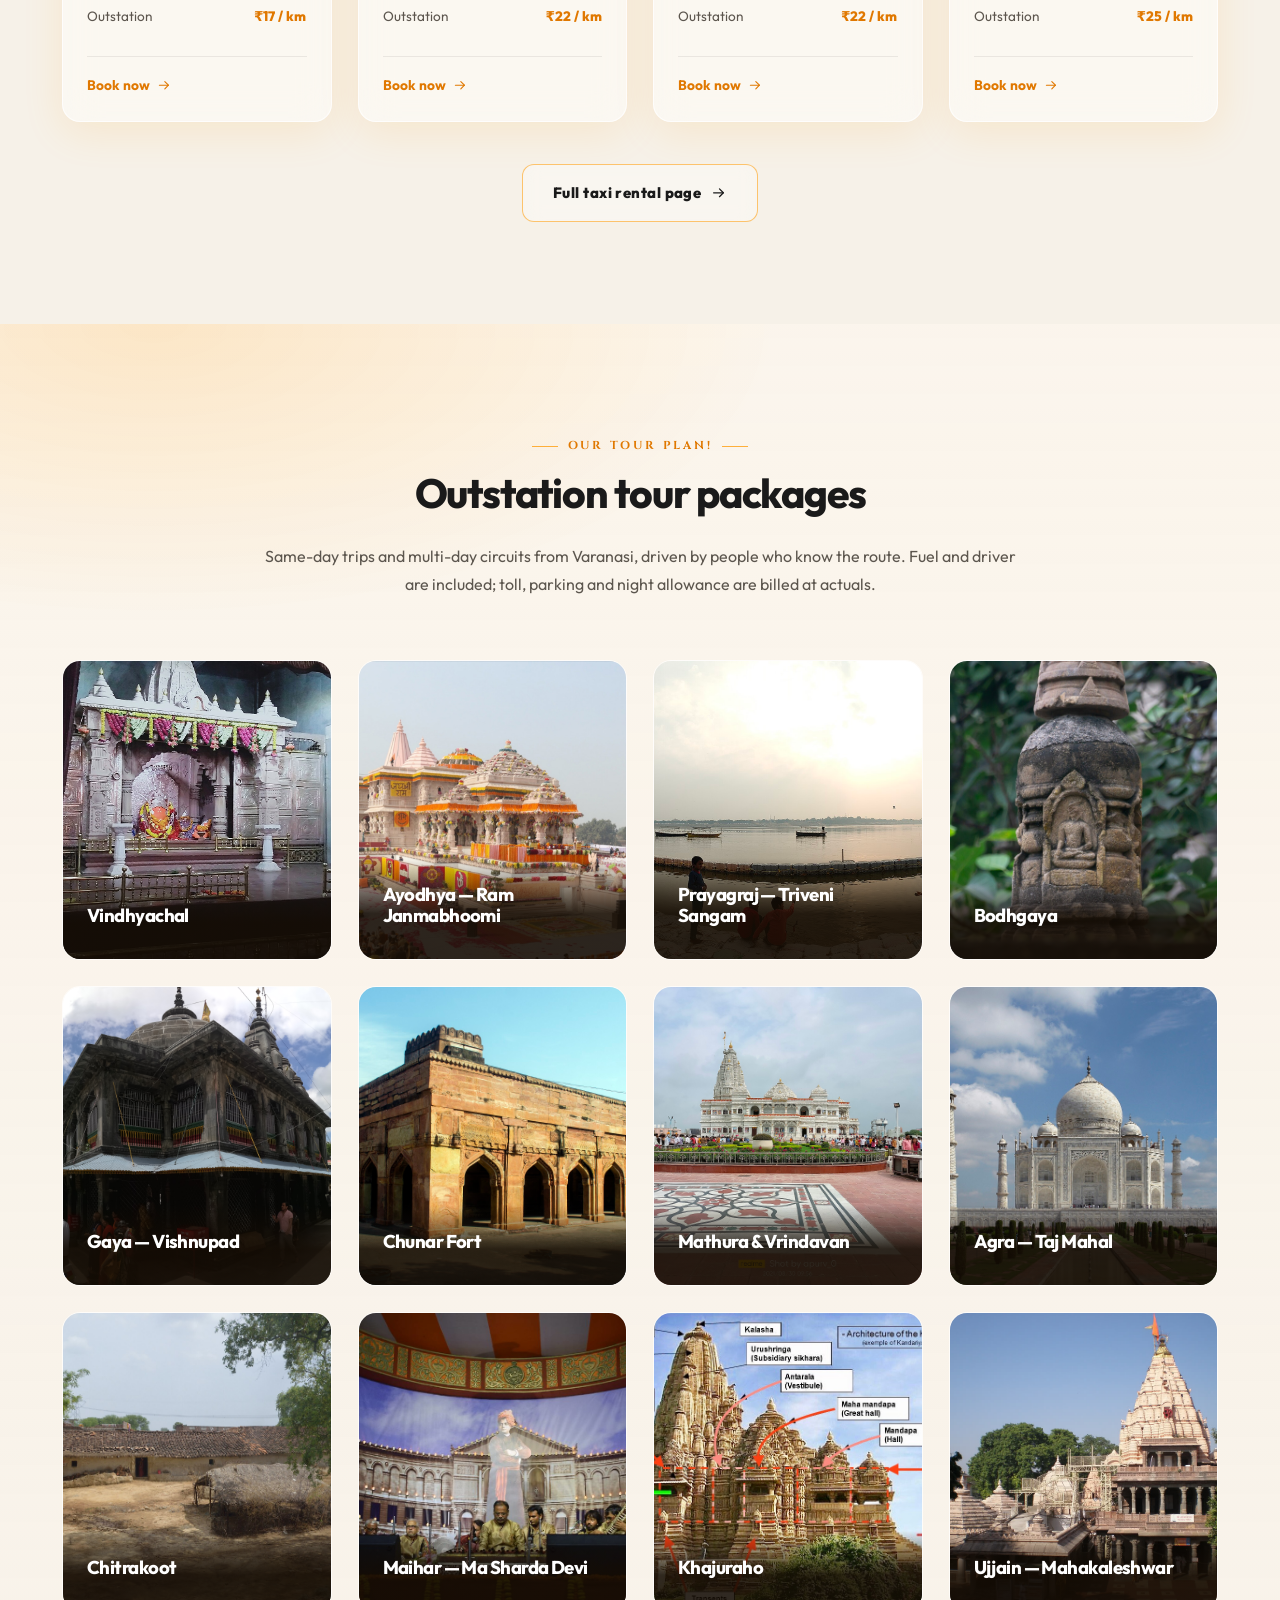
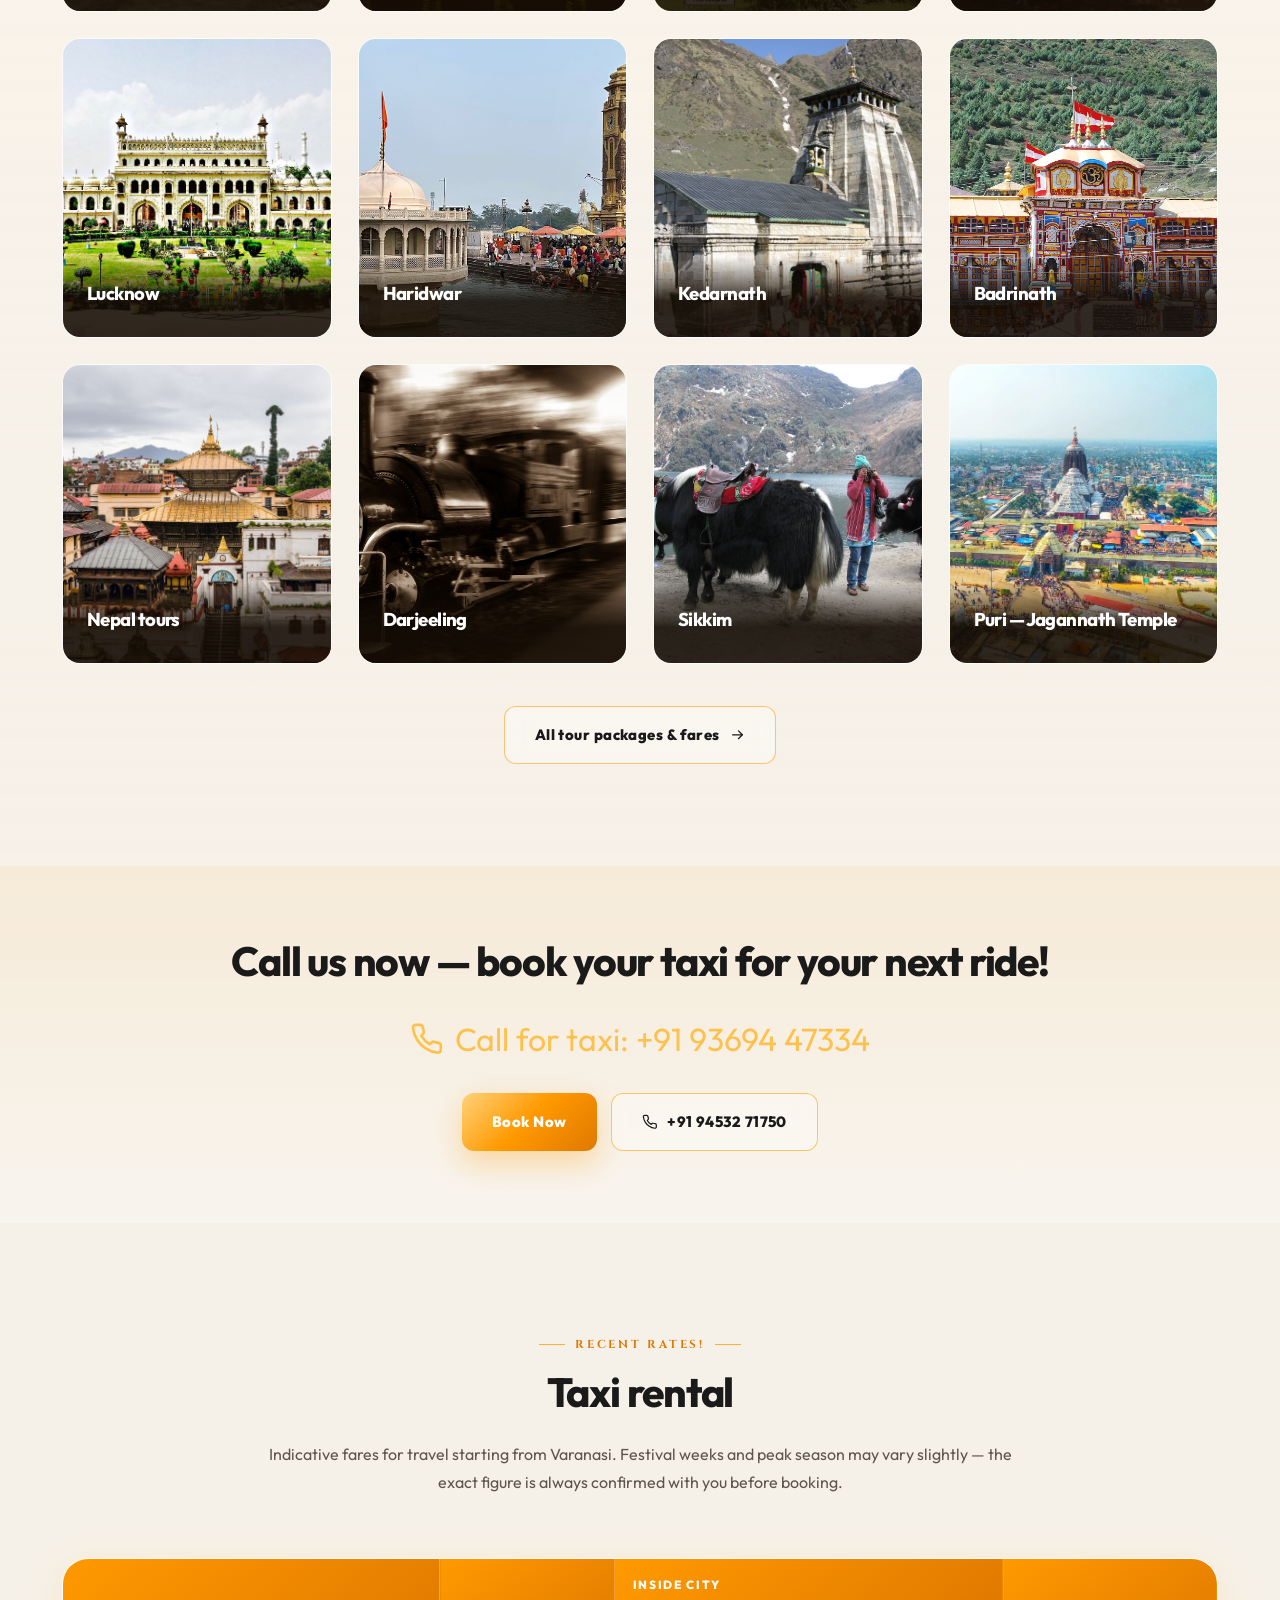
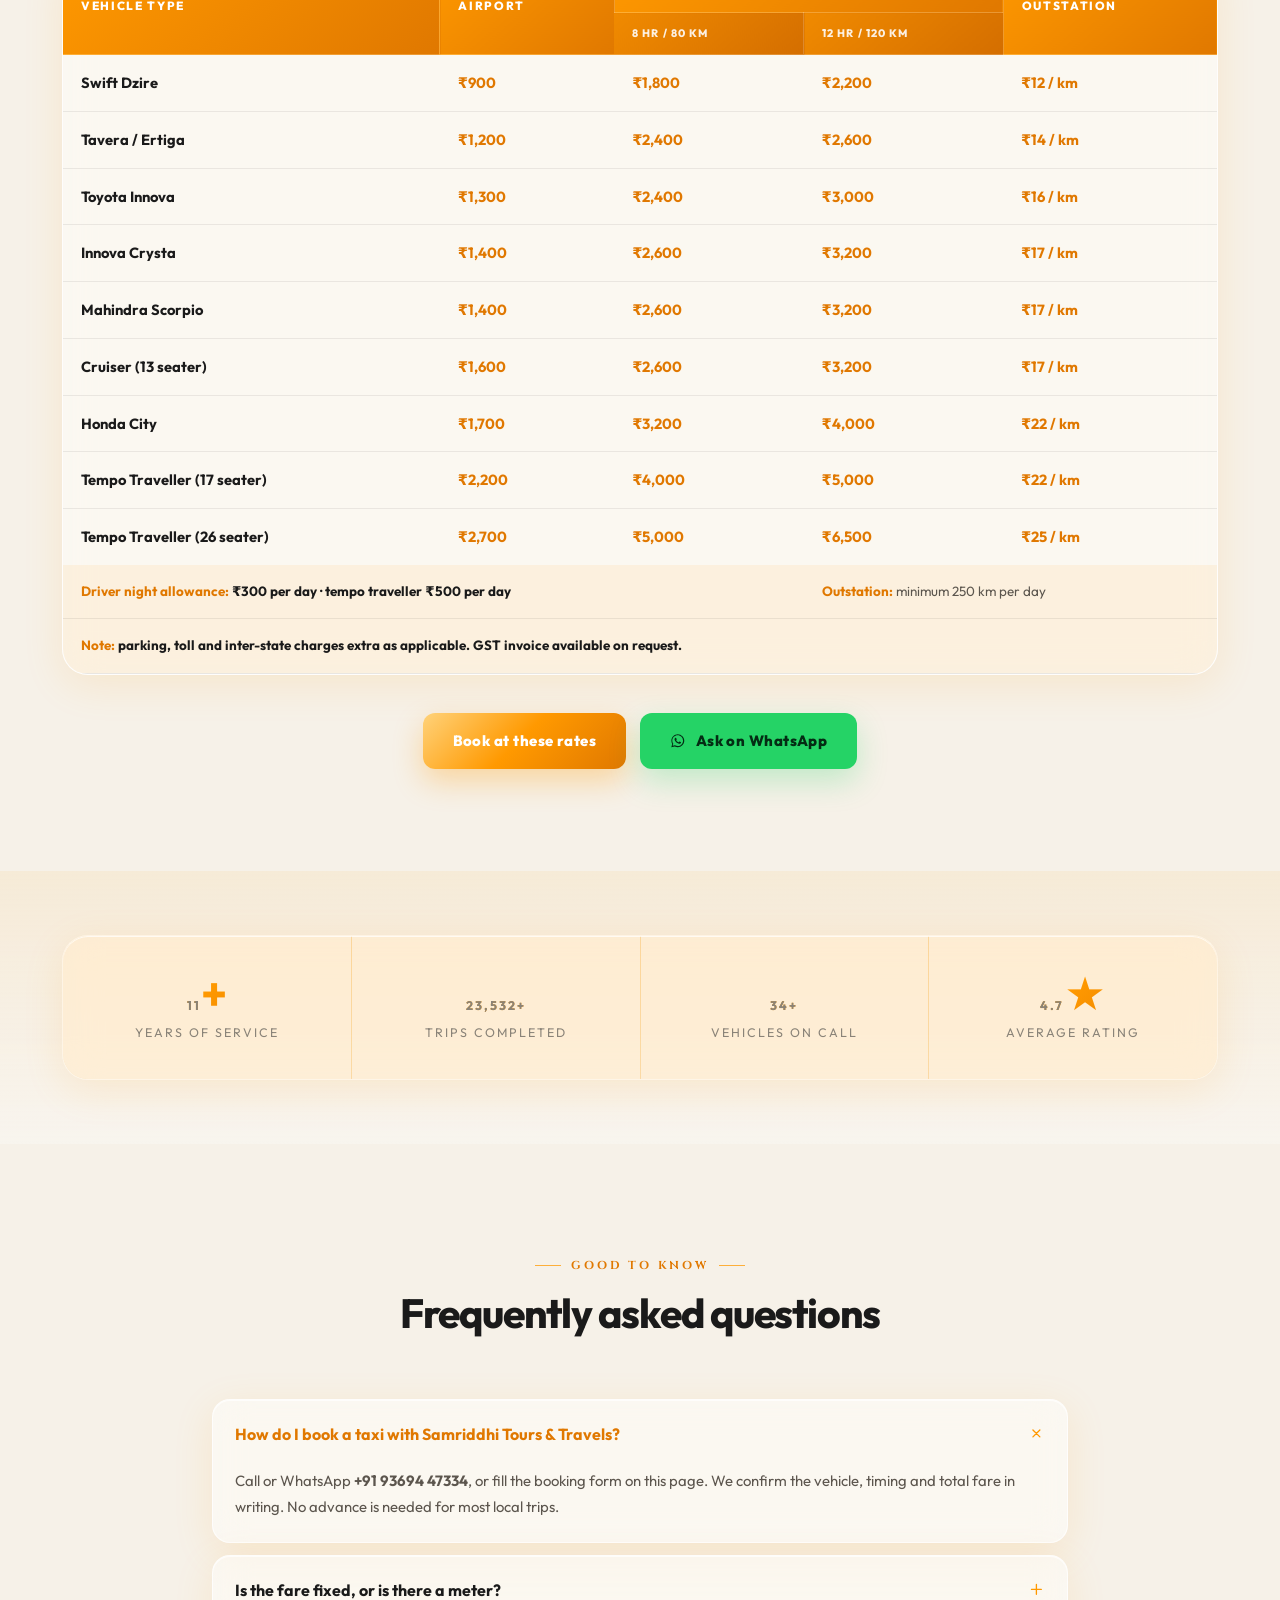
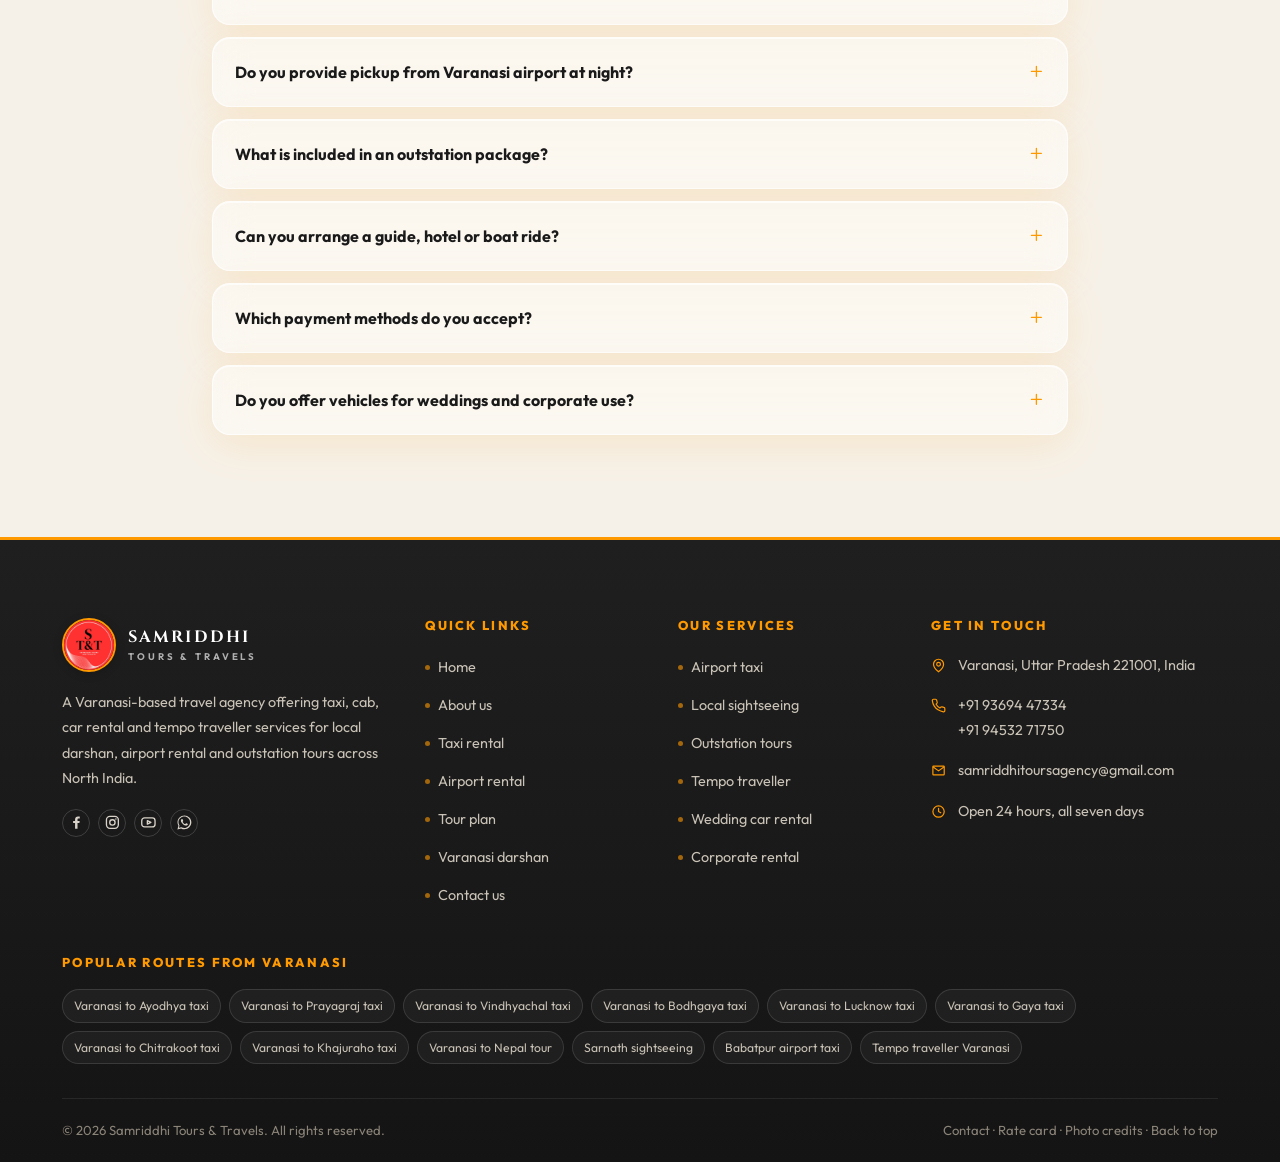
==== commit fd1dc34f: "Update Facebook links across multiple HTML files for consistency" ====
--- a/index.html
+++ b/index.html
@@ -159,7 +159,7 @@
           </svg> Open 24 &times; 7</li>
       </ul>
       <div class="socials">
-        <a href="#" aria-label="Facebook"><svg class="icon icon--fill">
+        <a href="https://www.facebook.com/1279841511881621/" aria-label="Facebook"><svg class="icon icon--fill">
             <use href="#i-fb" />
           </svg></a>
         <a href="#" aria-label="Instagram"><svg class="icon">
@@ -1533,7 +1533,7 @@
           <p>A Varanasi-based travel agency offering taxi, cab, car rental and tempo traveller services for local
             darshan, airport rental and outstation tours across North India.</p>
           <div class="socials" style="margin-top:6px">
-            <a href="#" aria-label="Facebook"><svg class="icon icon--fill">
+            <a href="https://www.facebook.com/1279841511881621/" aria-label="Facebook"><svg class="icon icon--fill">
                 <use href="#i-fb" />
               </svg></a>
             <a href="#" aria-label="Instagram"><svg class="icon">
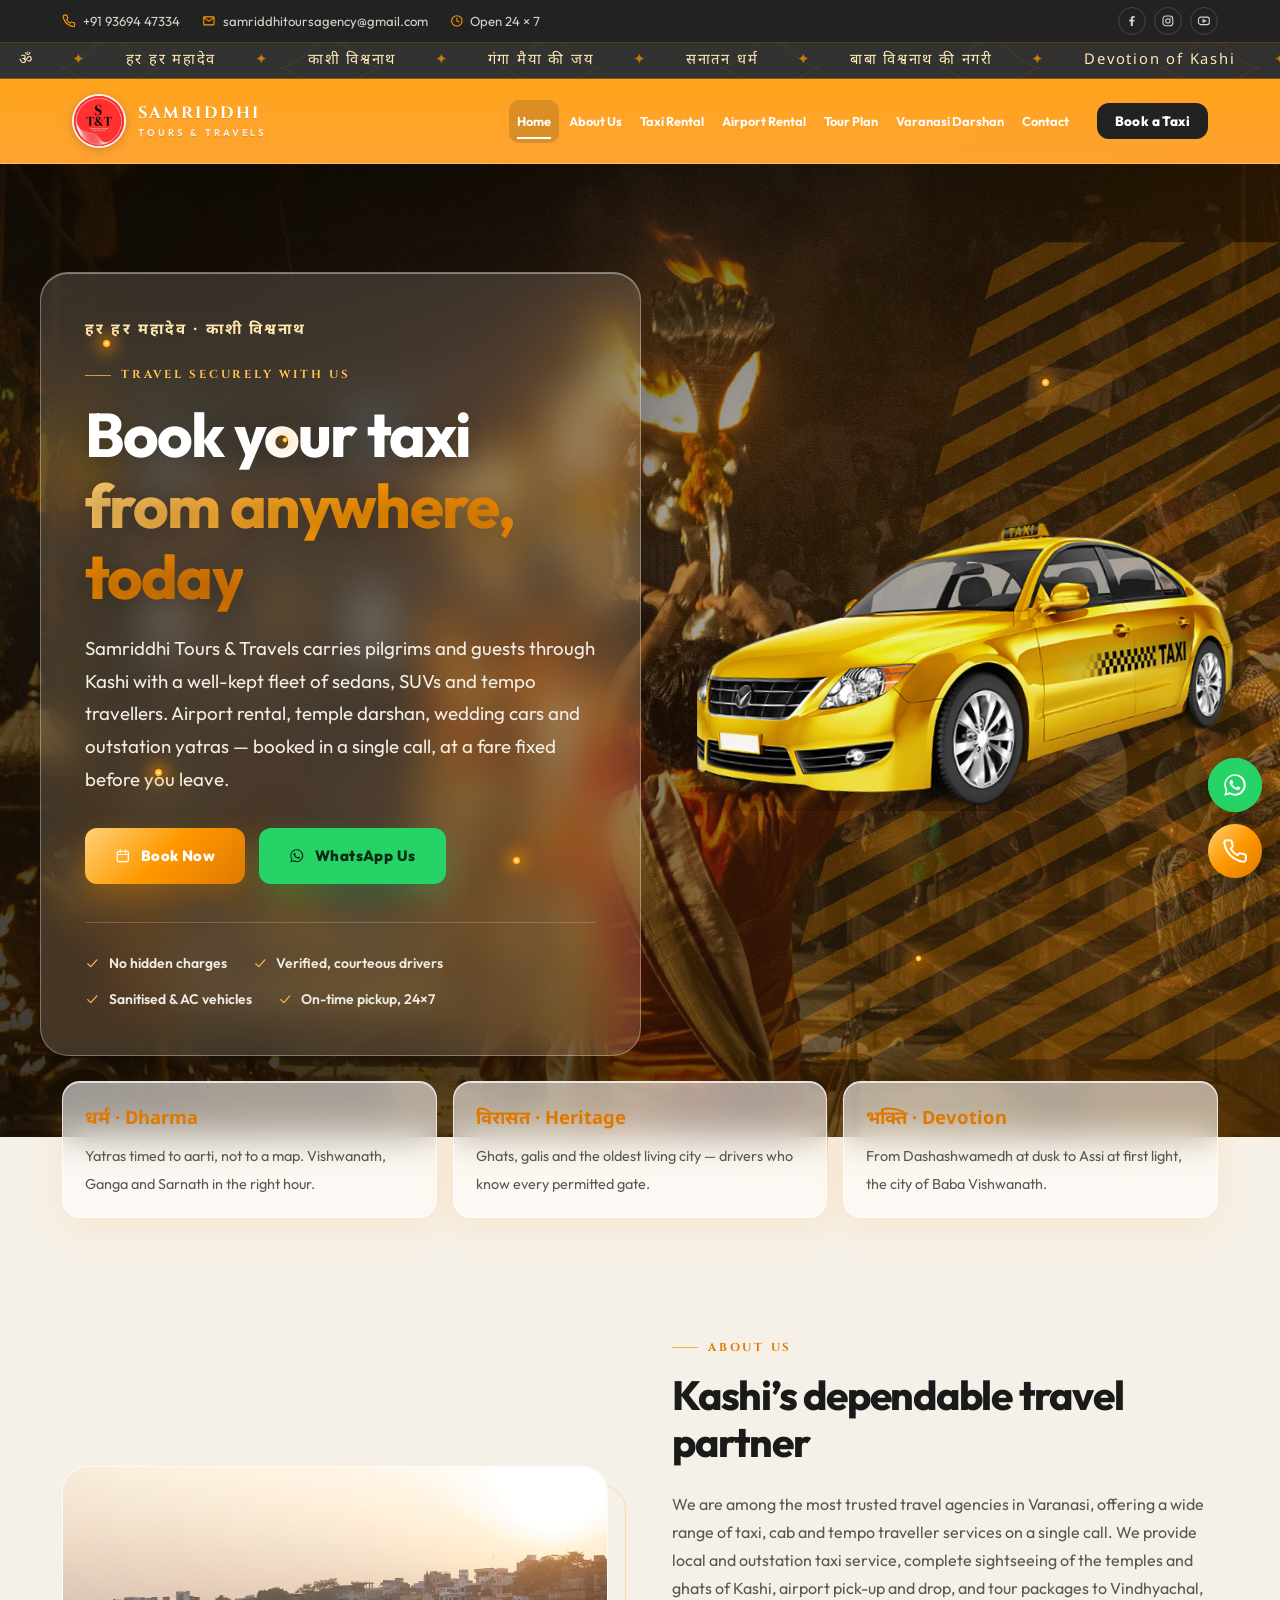
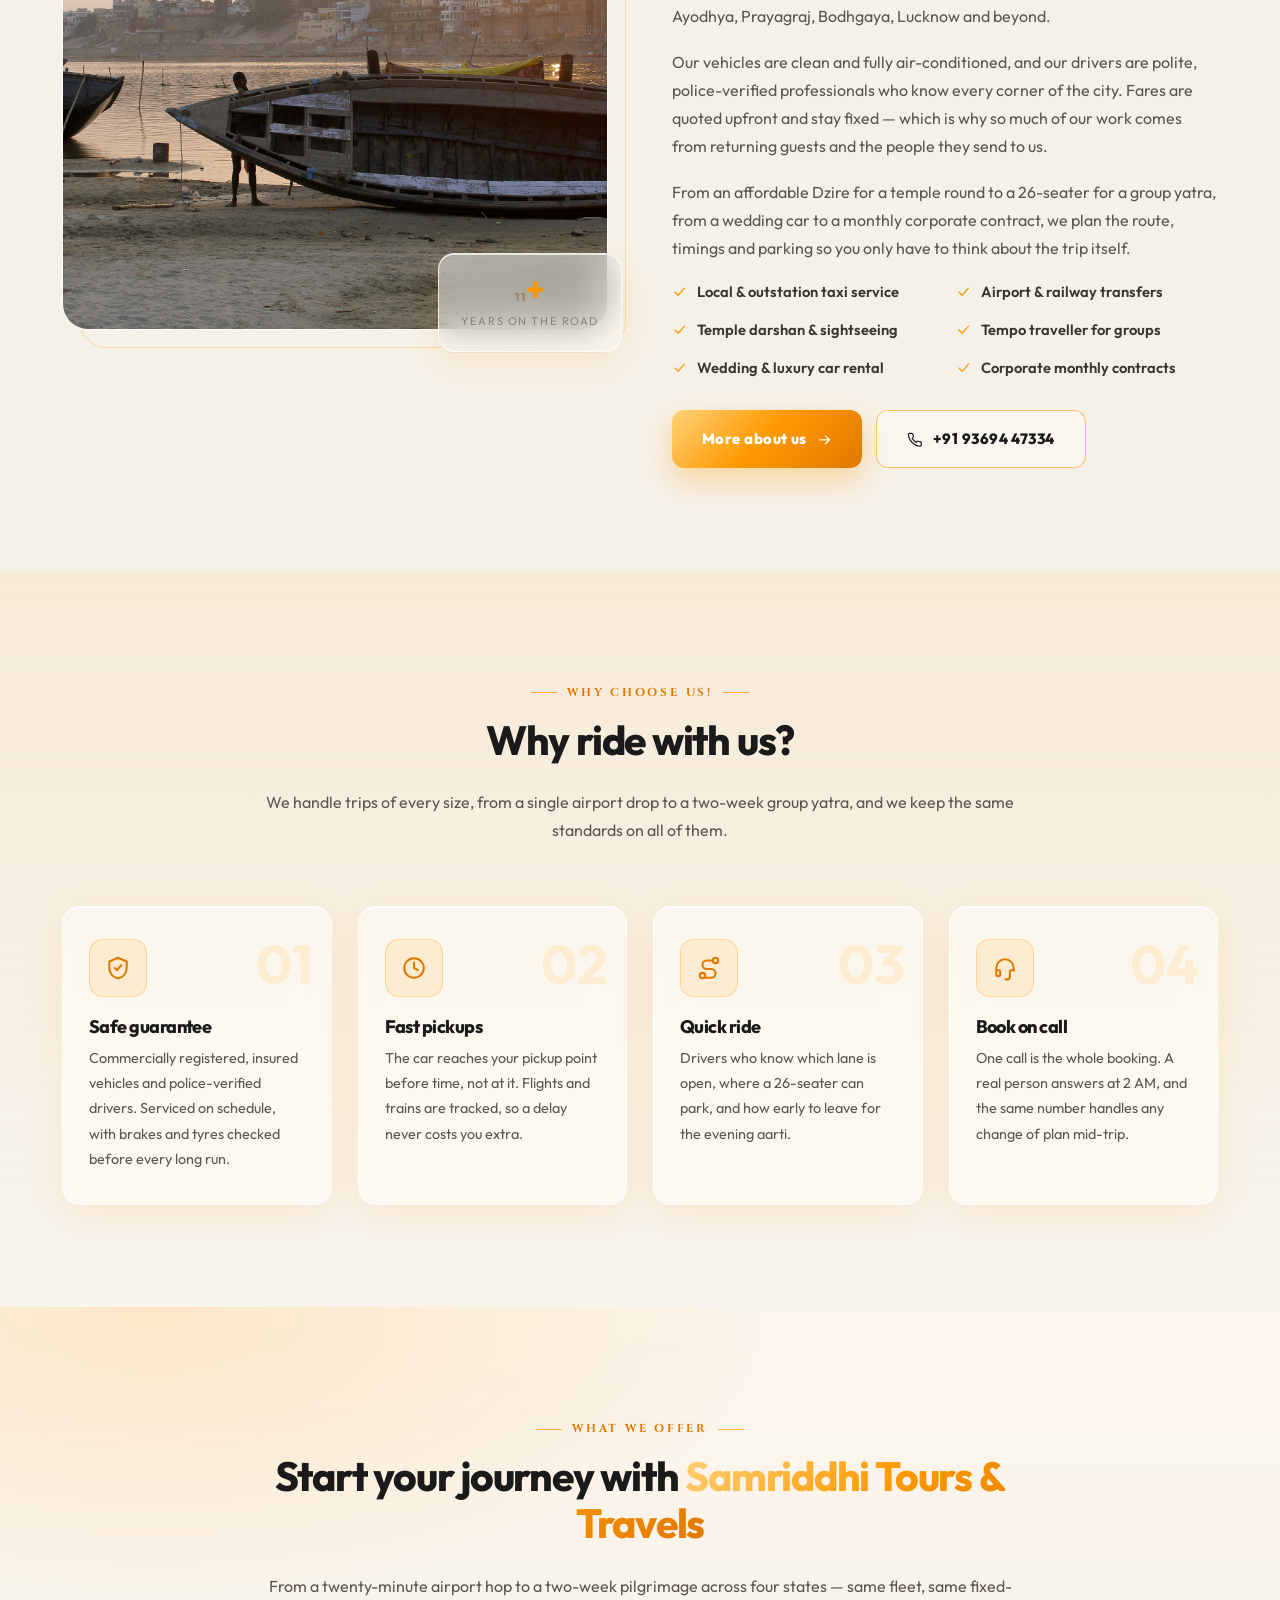
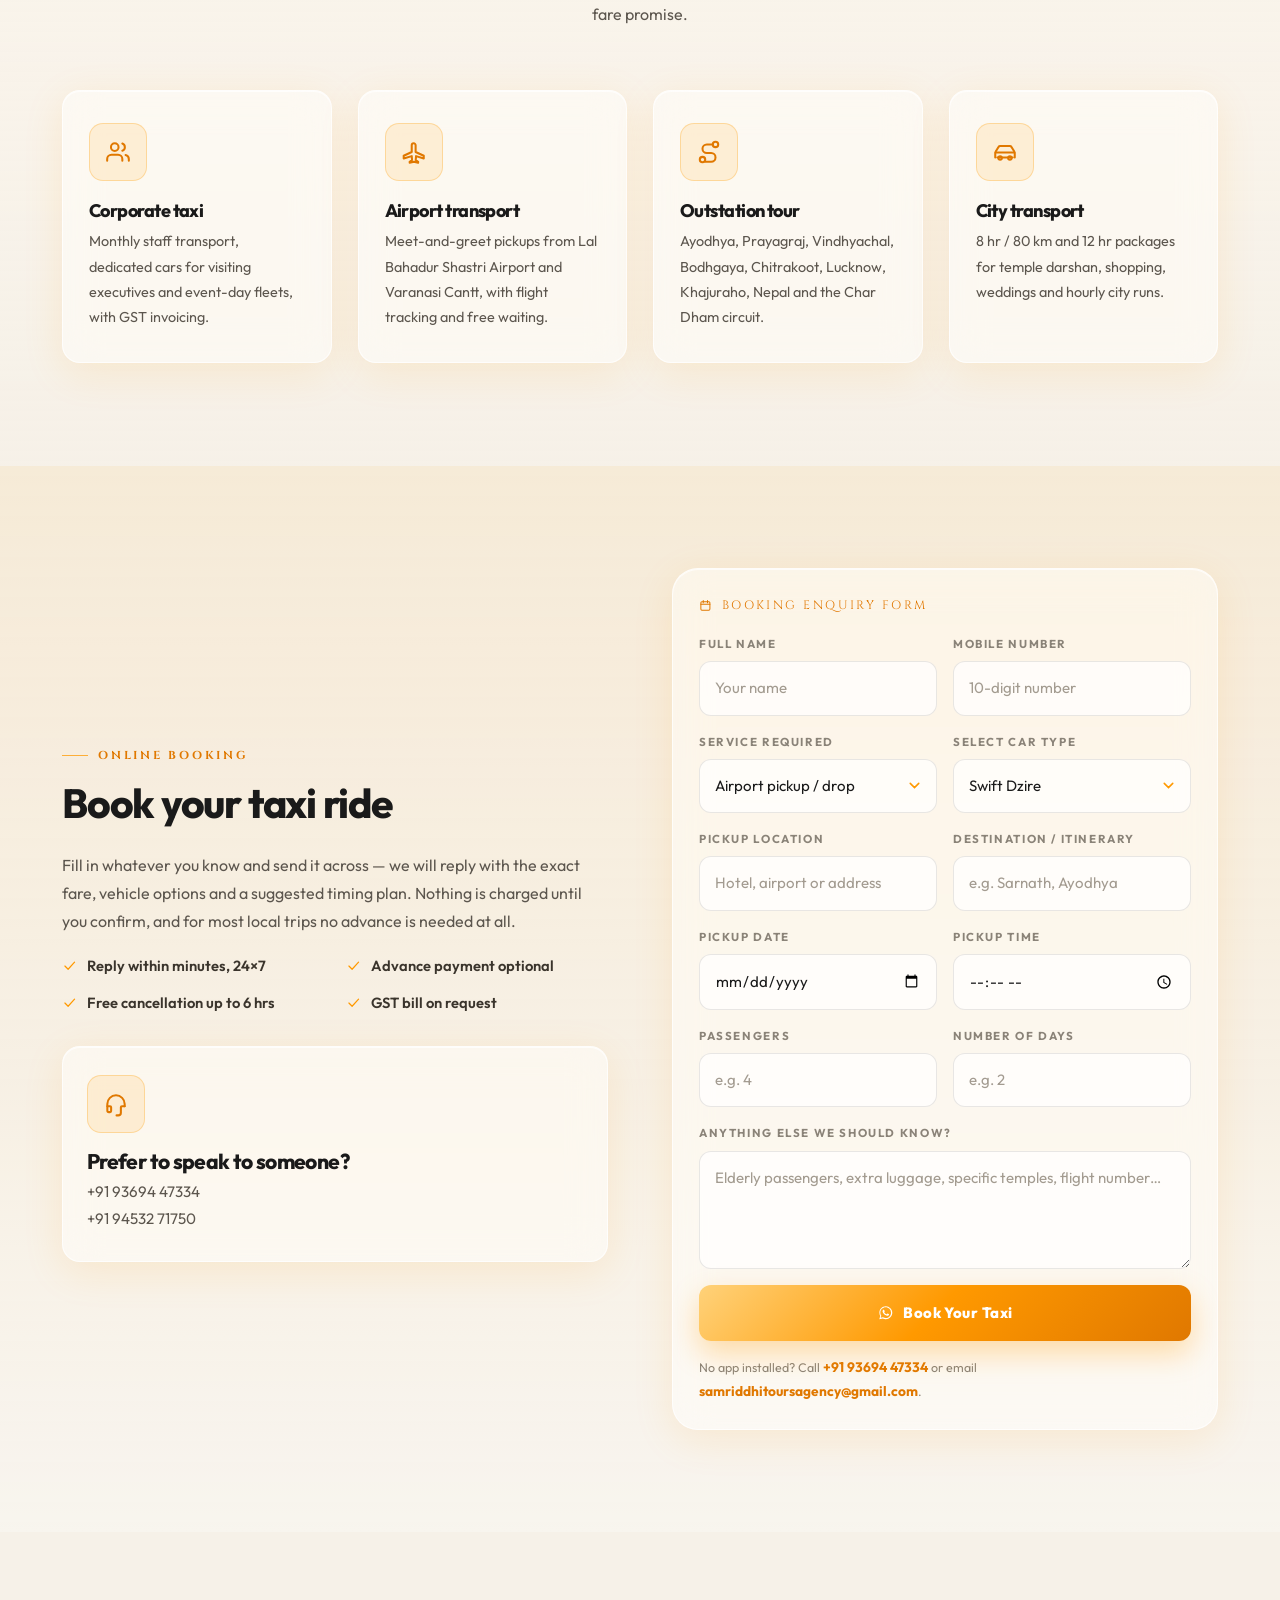
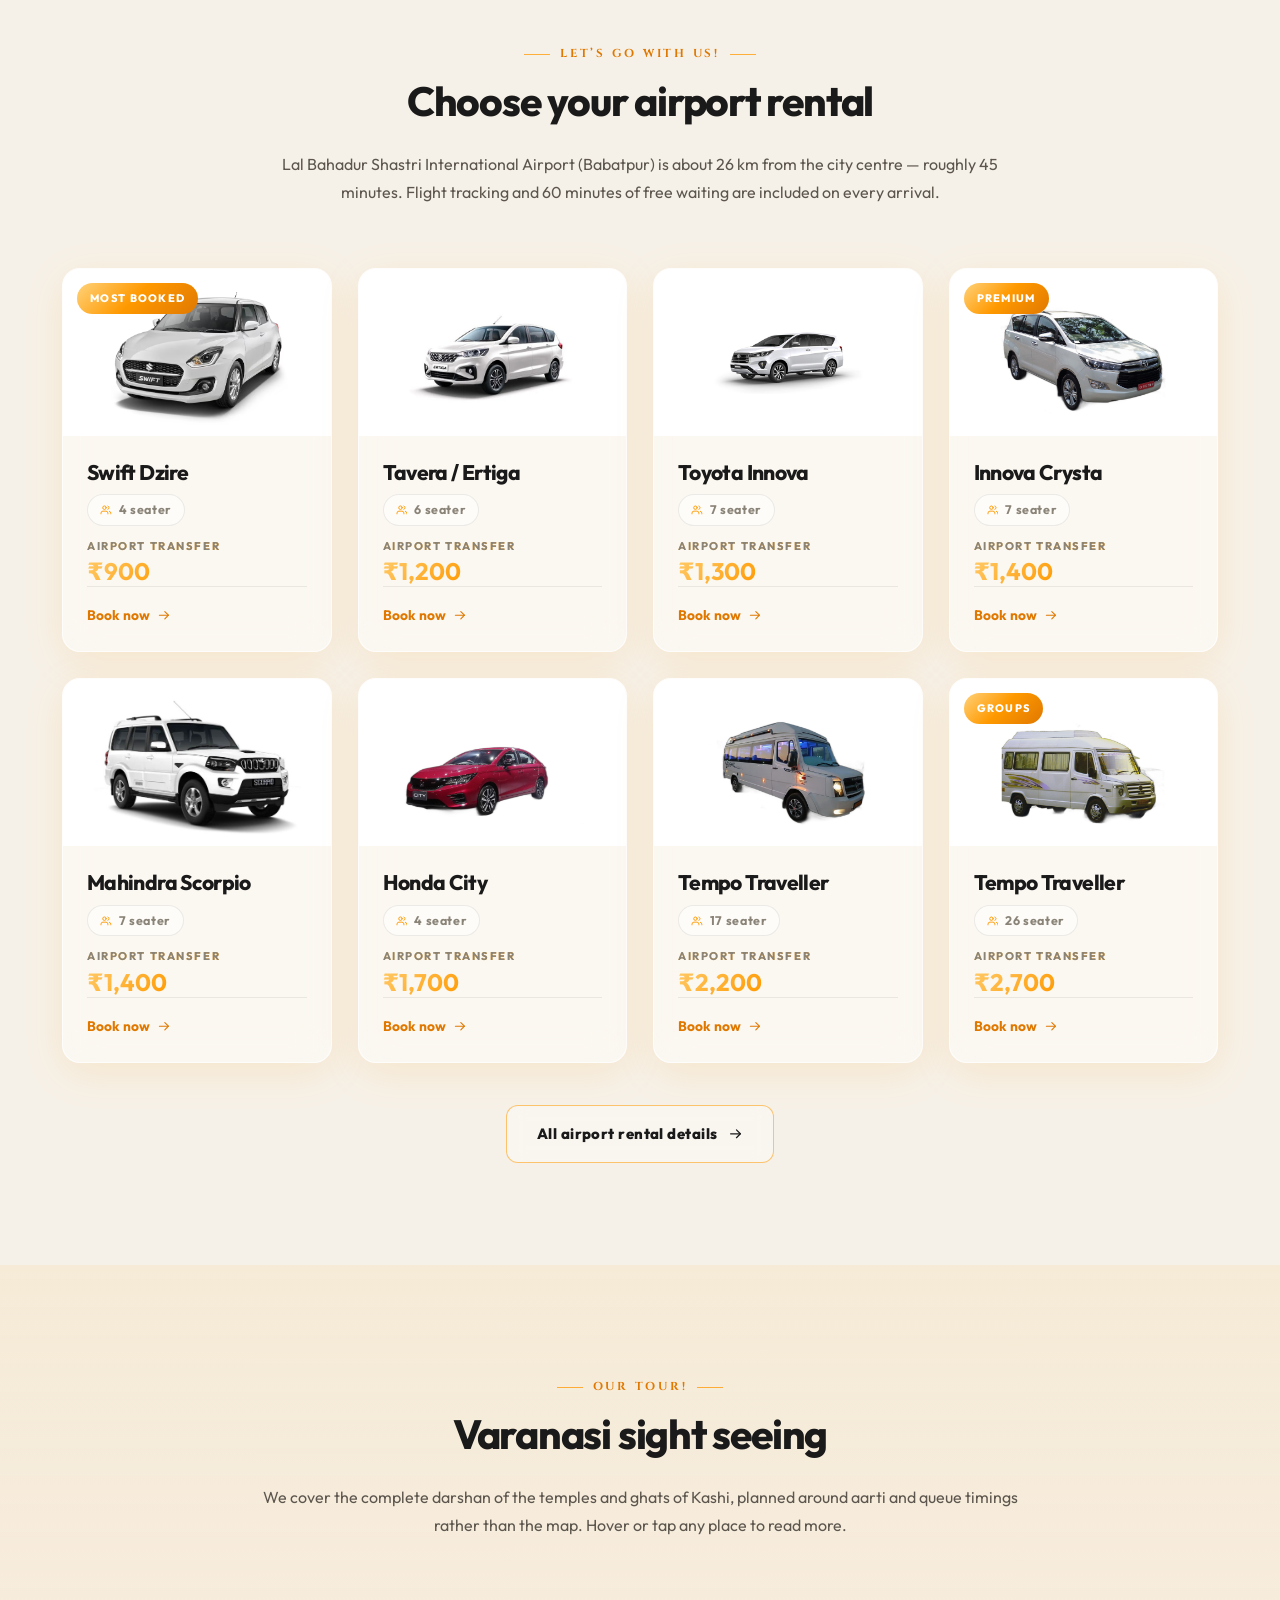
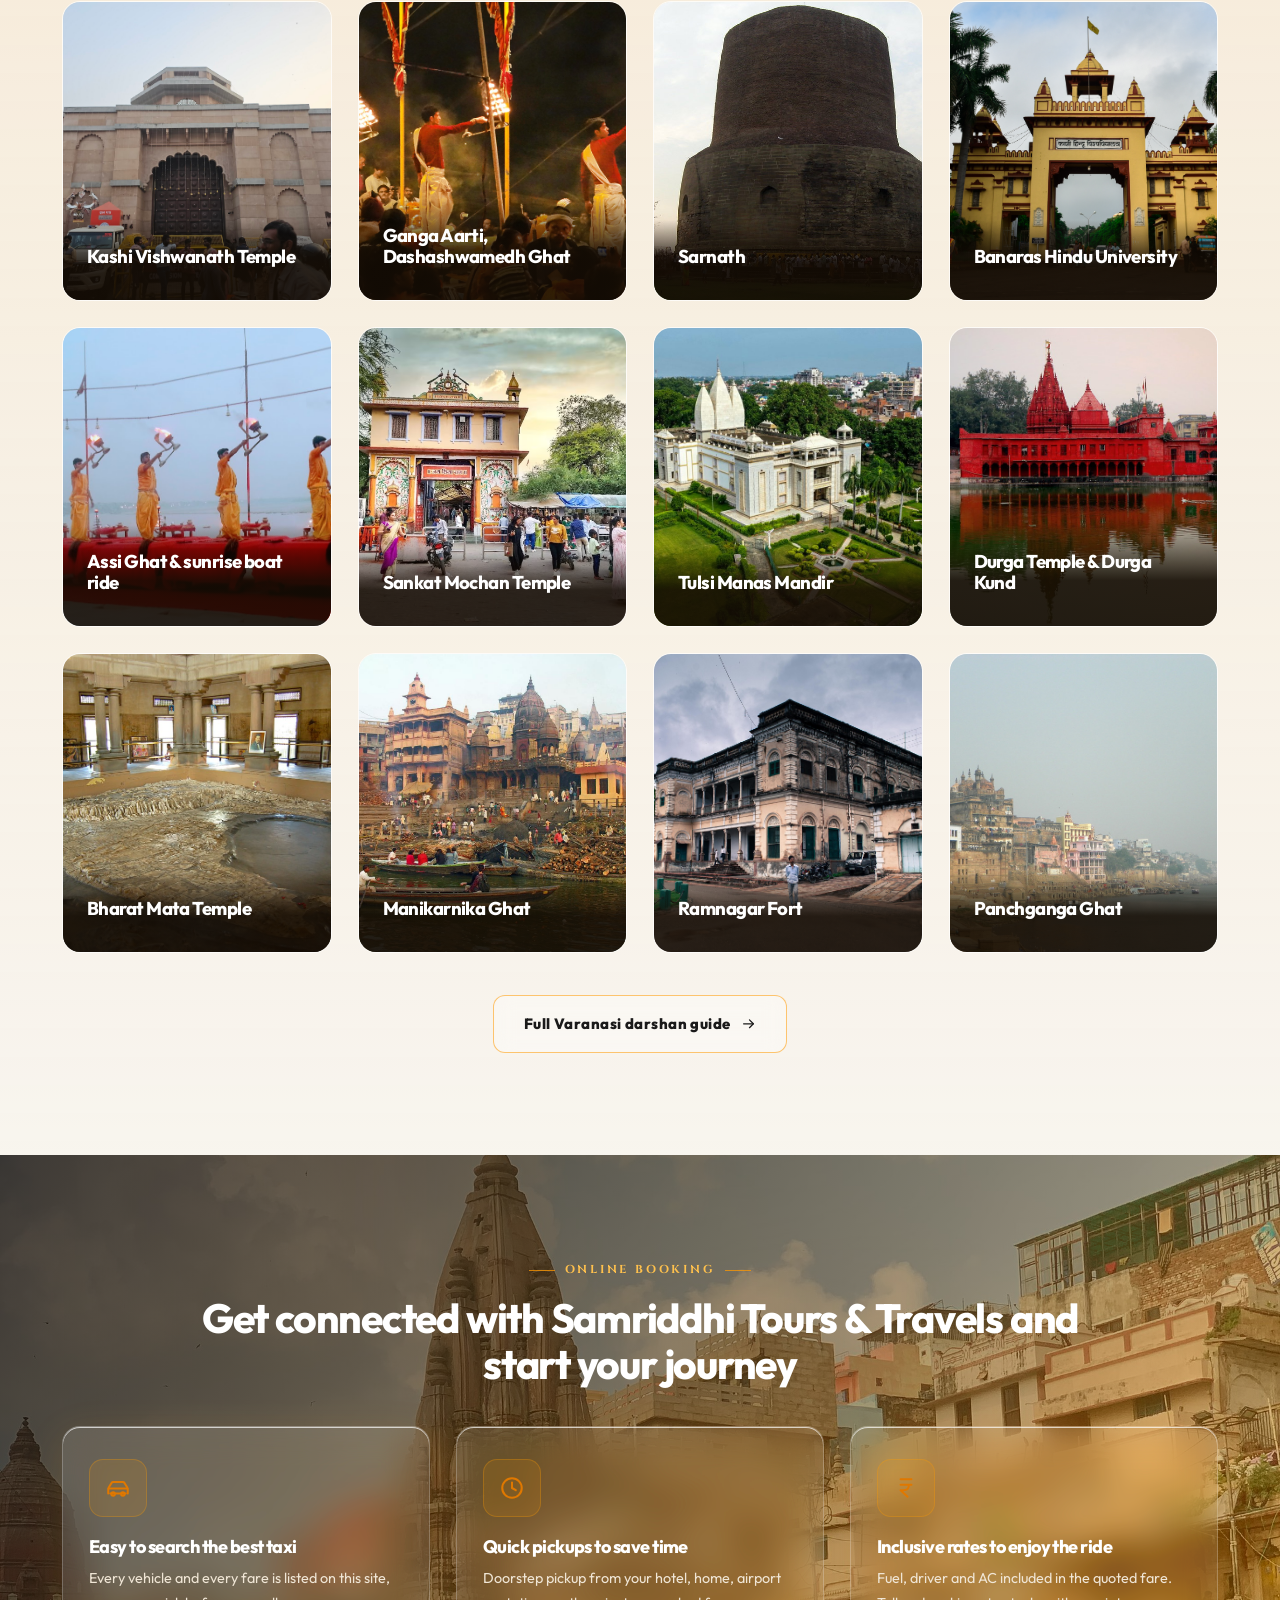
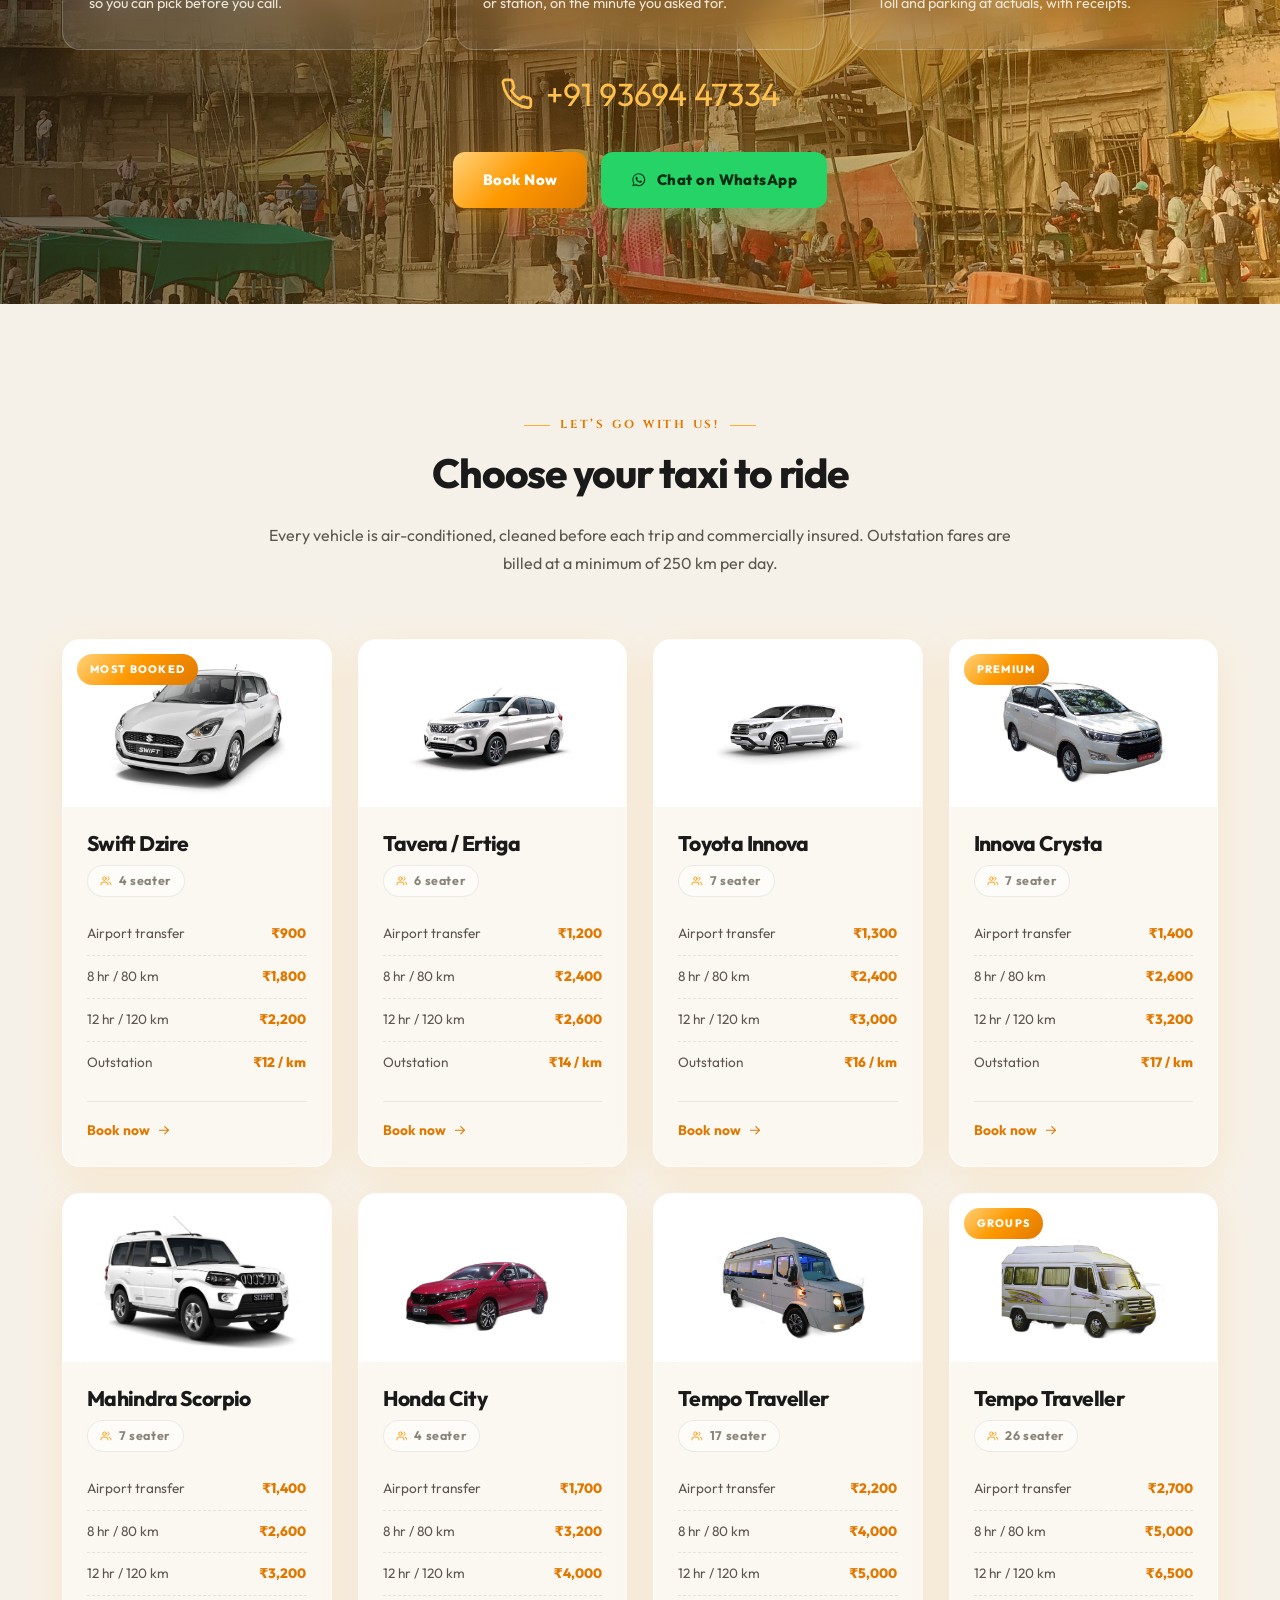
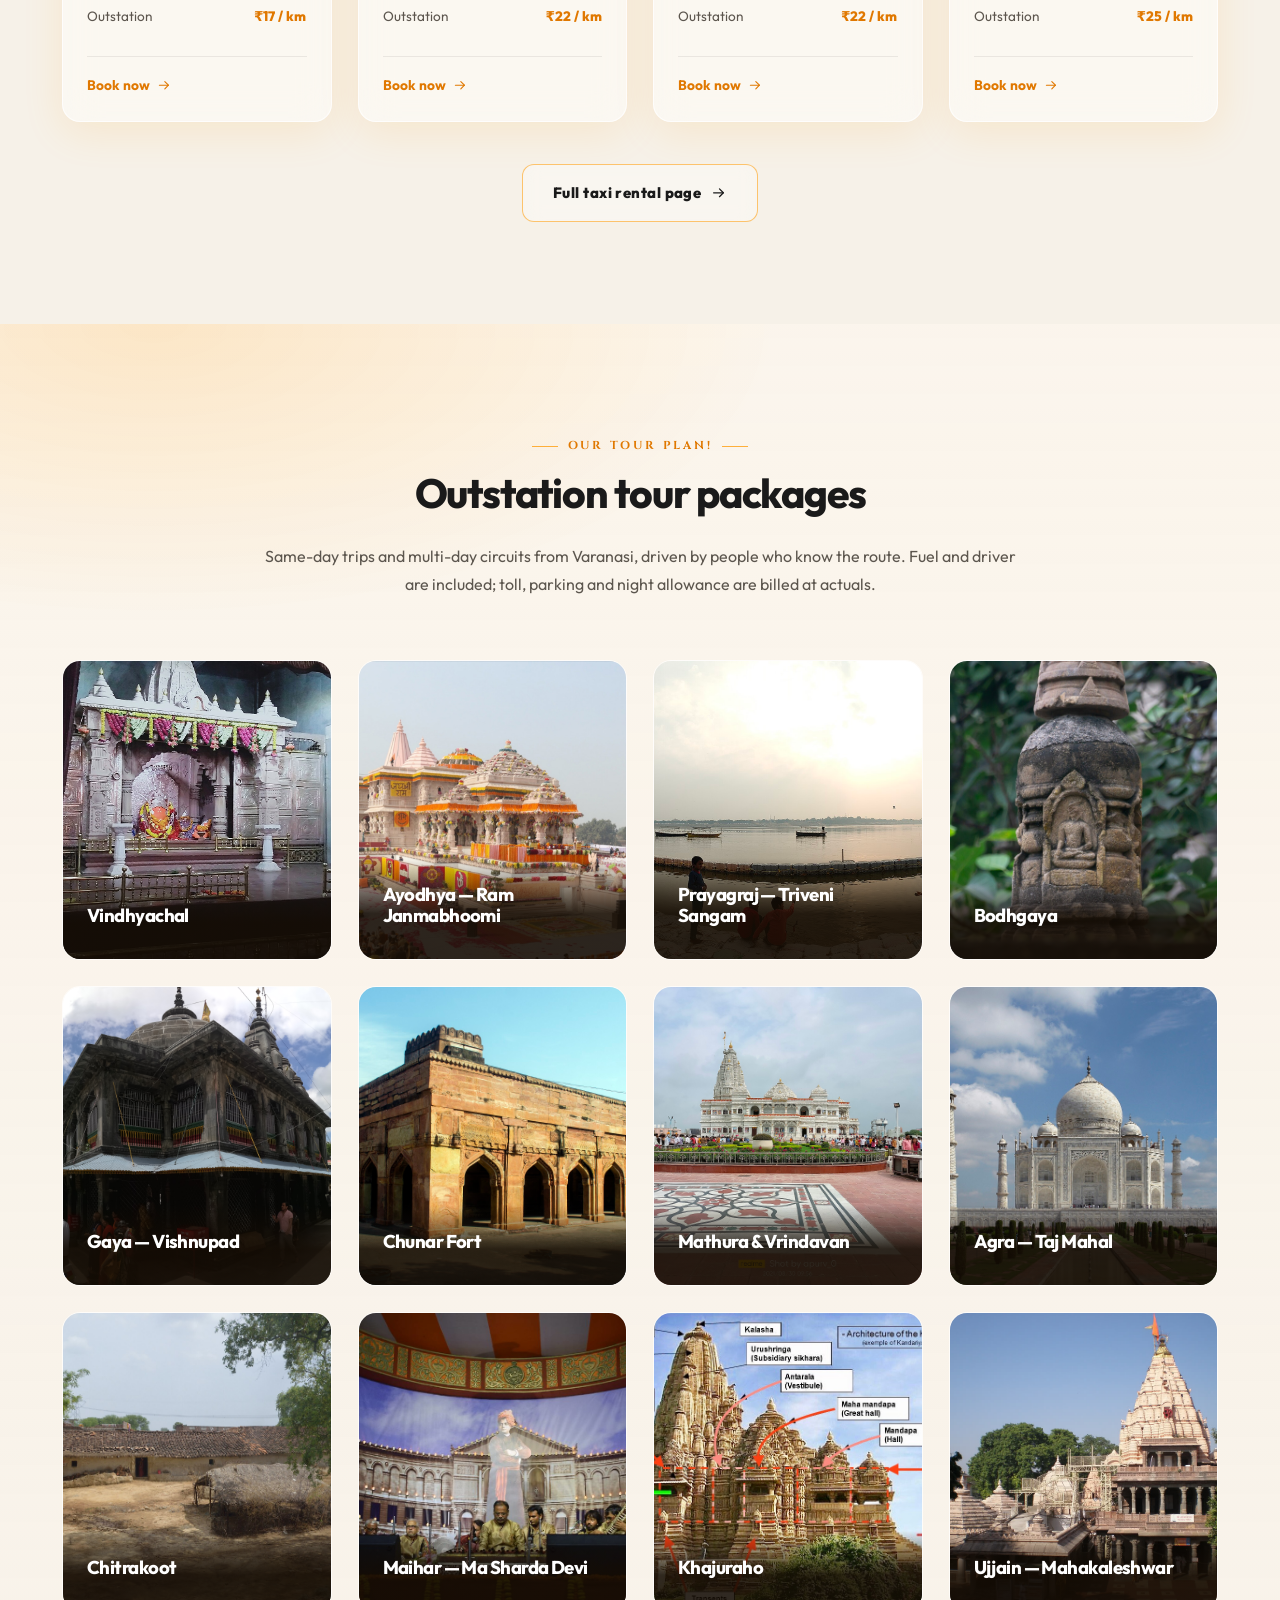
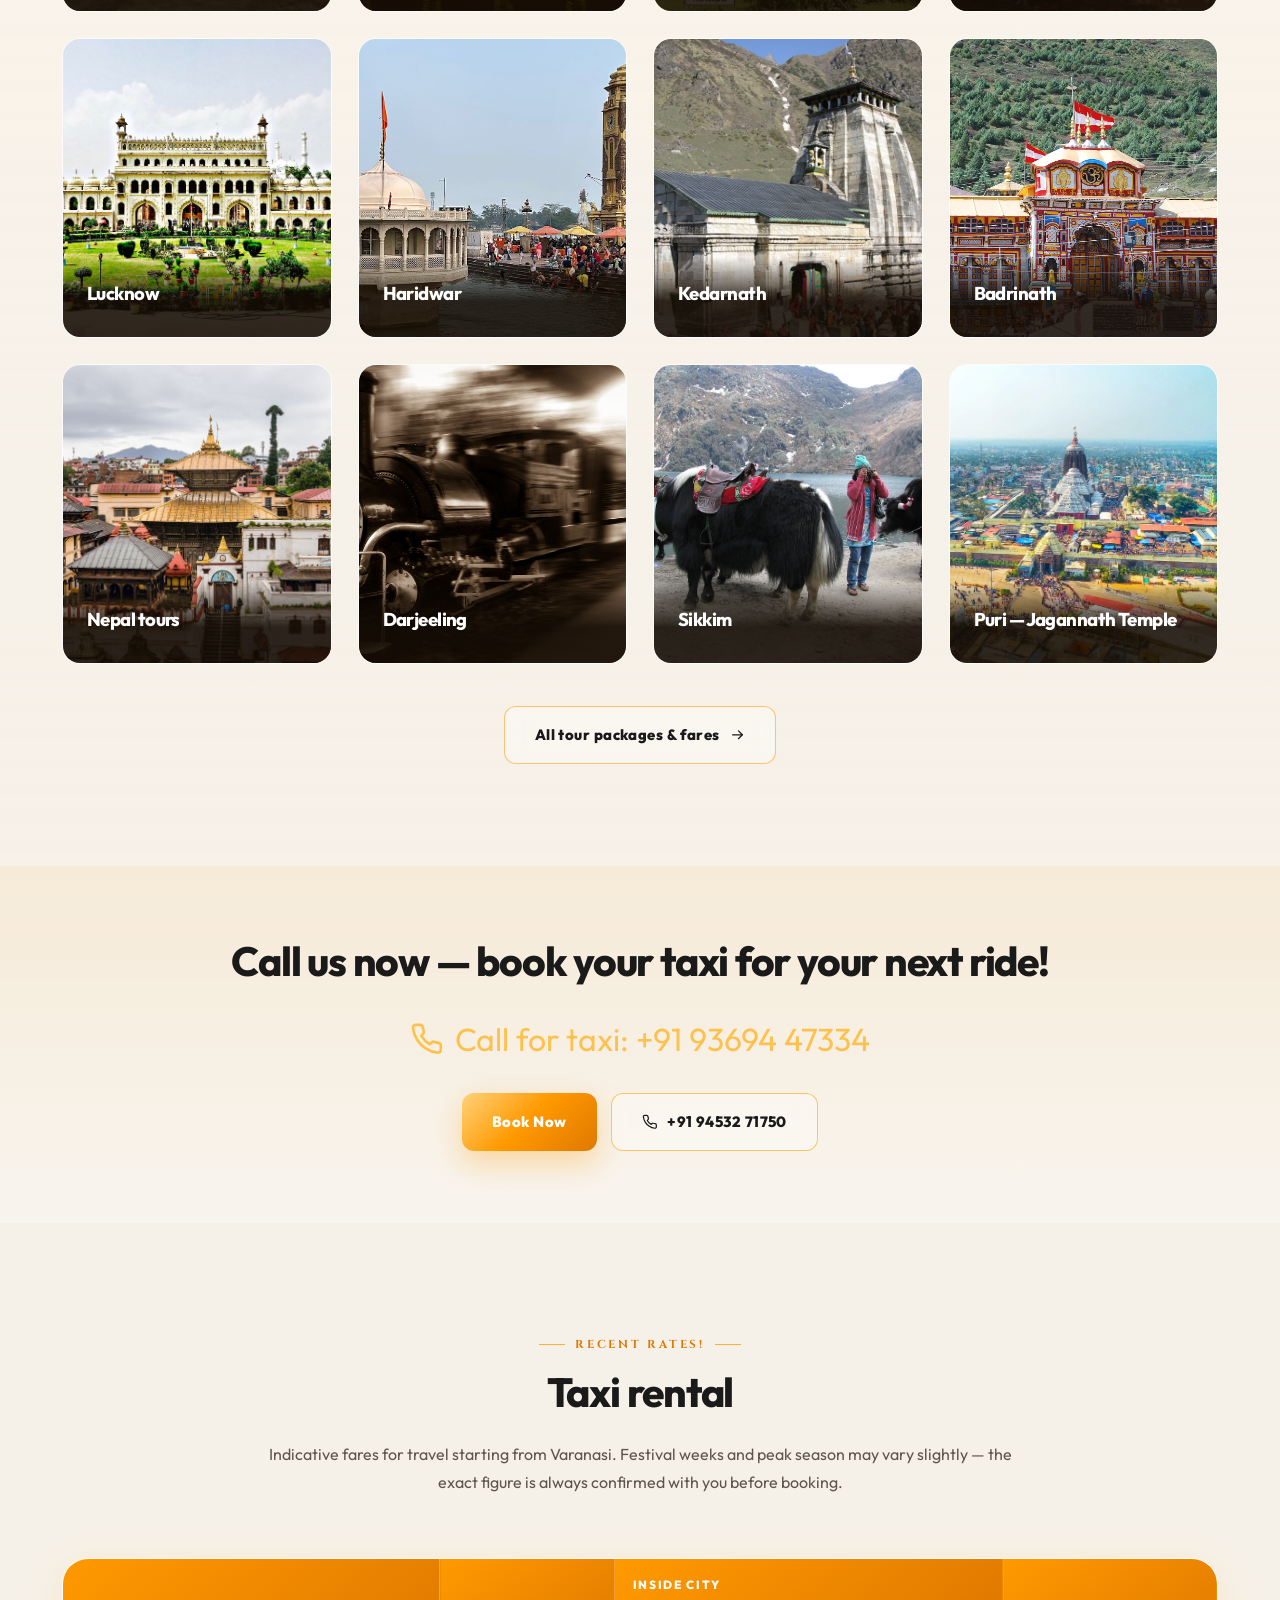
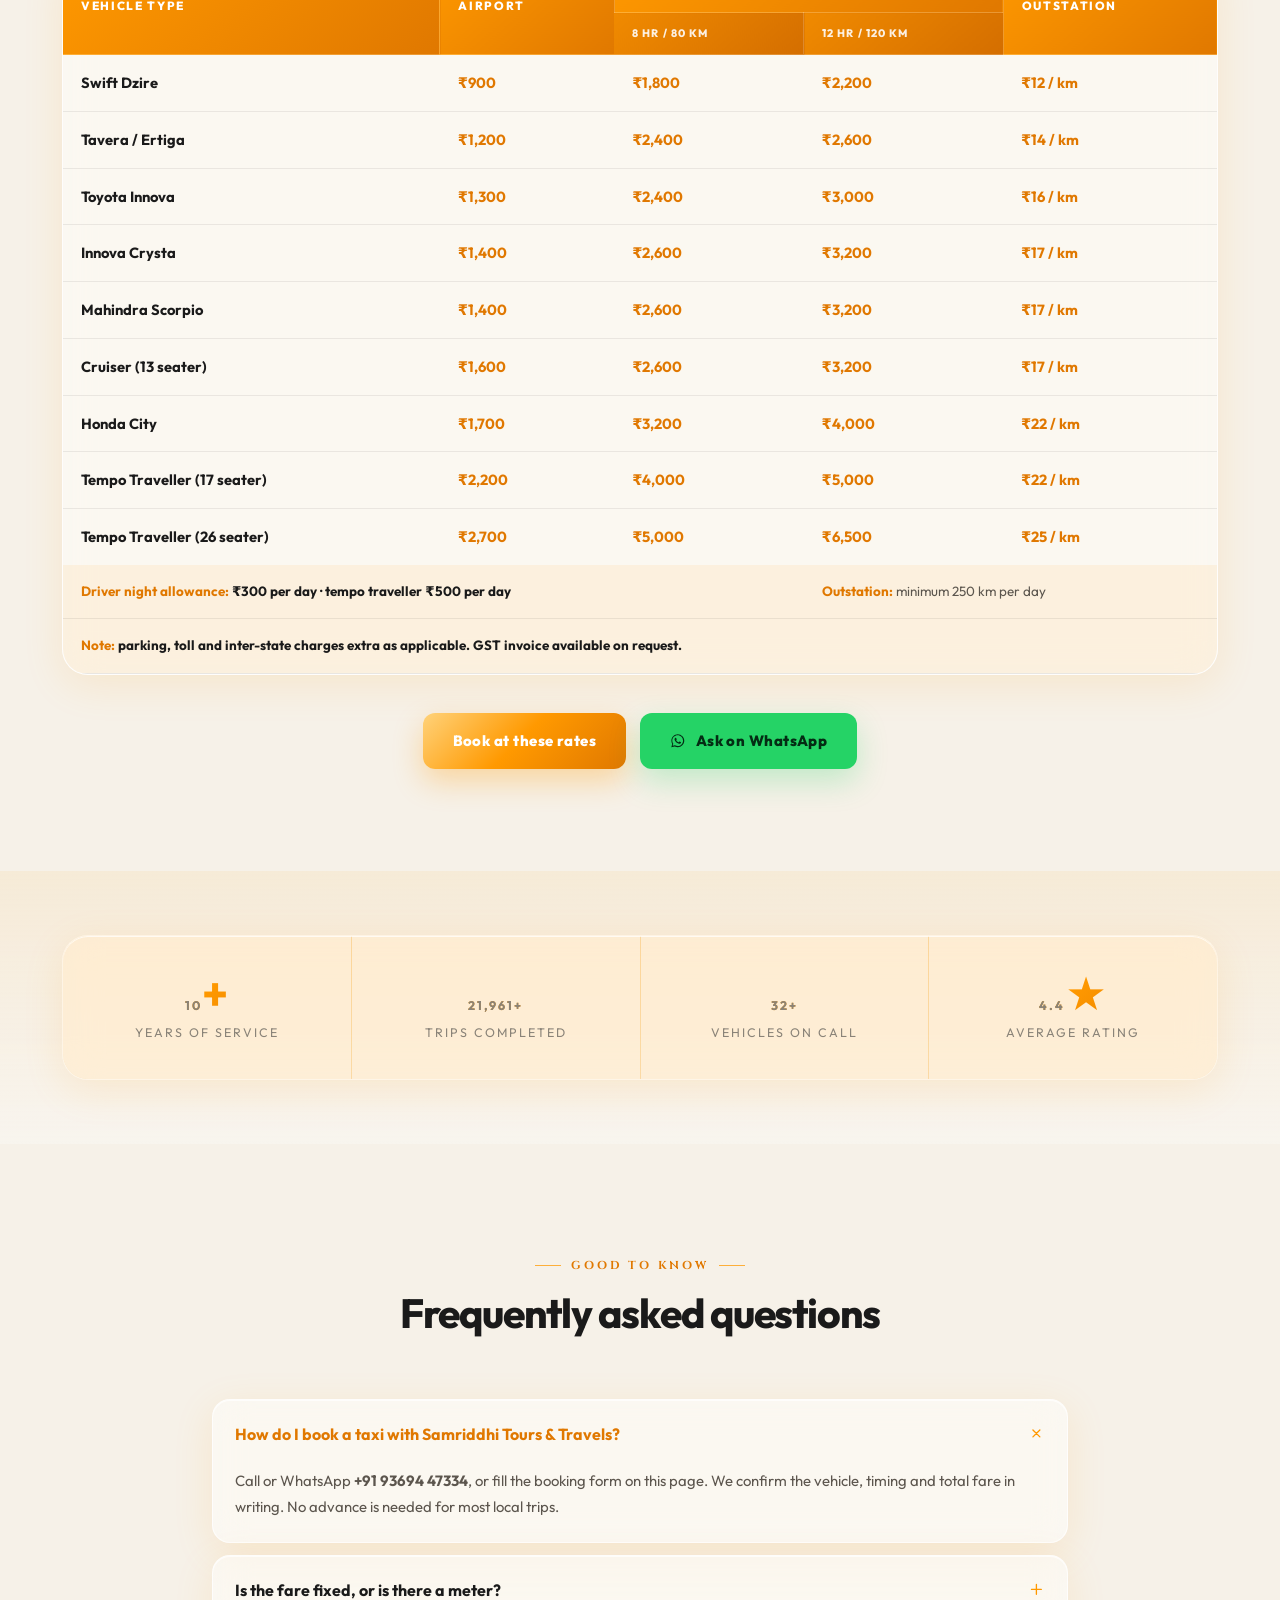
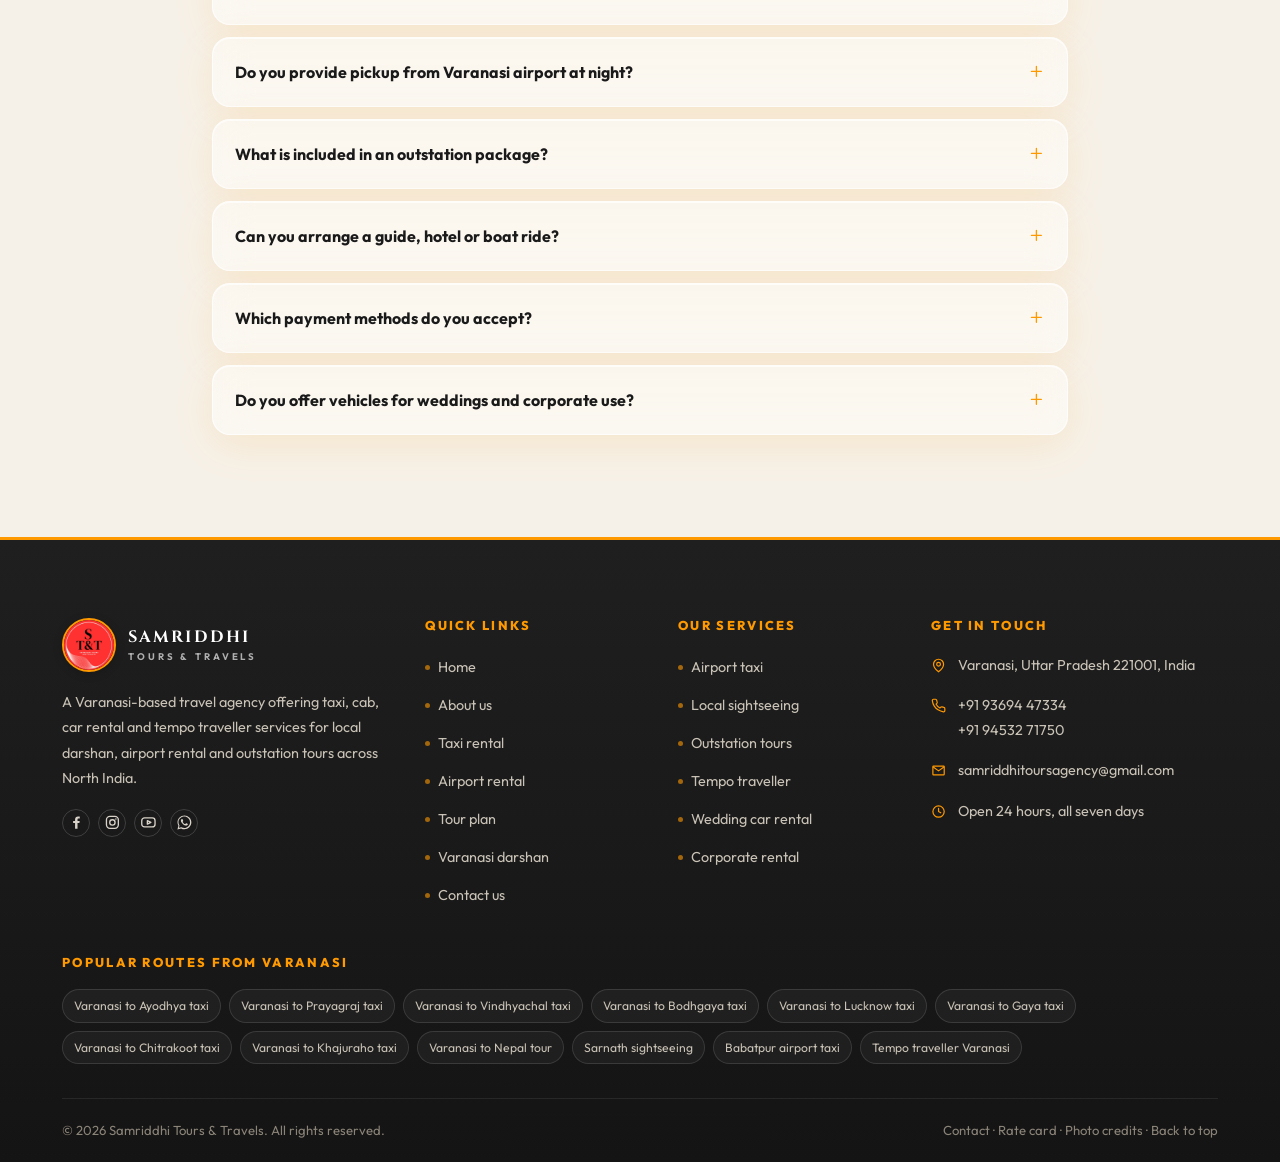
==== commit e2d14824: "Update WhatsApp links across multiple HTML files for consistency" ====
--- a/index.html
+++ b/index.html
@@ -234,7 +234,7 @@
                 <use href="#i-cal" />
               </svg> Book Now</a>
             <a class="btn btn--wa"
-              href="https://wa.me/919369447334?text=Hi%20Samriddhi%20Tours%20%26%20Travels%2C%20I%20would%20like%20to%20book%20a%20taxi."
+              href="https://wa.me/919453271750?text=Hi%20Samriddhi%20Tours%20%26%20Travels%2C%20I%20would%20like%20to%20book%20a%20taxi."
               target="_blank" rel="noopener"><svg class="icon icon--fill">
                 <use href="#i-wa" />
               </svg> WhatsApp Us</a>
@@ -888,7 +888,7 @@
           </svg> +91 93694 47334</a>
         <div class="btn-row">
           <a class="btn" href="#book">Book Now</a>
-          <a class="btn btn--wa" href="https://wa.me/919369447334?text=Hi%2C%20I%20would%20like%20a%20fare%20quote."
+          <a class="btn btn--wa" href="https://wa.me/919453271750?text=Hi%2C%20I%20would%20like%20a%20fare%20quote."
             target="_blank" rel="noopener"><svg class="icon icon--fill">
               <use href="#i-wa" />
             </svg> Chat on WhatsApp</a>
@@ -1402,7 +1402,7 @@
 
         <div class="btn-row reveal" style="justify-content:center;margin-top:38px">
           <a class="btn" href="#book">Book at these rates</a>
-          <a class="btn btn--wa" href="https://wa.me/919369447334?text=Hi%2C%20please%20share%20your%20taxi%20rates."
+          <a class="btn btn--wa" href="https://wa.me/919453271750?text=Hi%2C%20please%20share%20your%20taxi%20rates."
             target="_blank" rel="noopener"><svg class="icon icon--fill">
               <use href="#i-wa" />
             </svg> Ask on WhatsApp</a>
@@ -1542,7 +1542,7 @@
             <a href="#" aria-label="YouTube"><svg class="icon">
                 <use href="#i-yt" />
               </svg></a>
-            <a href="https://wa.me/919369447334" aria-label="WhatsApp" target="_blank" rel="noopener"><svg
+            <a href="https://wa.me/919453271750" aria-label="WhatsApp" target="_blank" rel="noopener"><svg
                 class="icon icon--fill">
                 <use href="#i-wa" />
               </svg></a>
@@ -1622,7 +1622,7 @@
 
   <!-- ======================================================= floating actions -->
   <div class="fab">
-    <a class="fab__wa" href="https://wa.me/919369447334?text=Hi%2C%20I%20would%20like%20to%20book%20a%20taxi."
+    <a class="fab__wa" href="https://wa.me/919453271750?text=Hi%2C%20I%20would%20like%20to%20book%20a%20taxi."
       target="_blank" rel="noopener" aria-label="Chat on WhatsApp"><svg class="icon icon--fill">
         <use href="#i-wa" />
       </svg></a>
@@ -1635,7 +1635,7 @@
     <a class="m-call" href="tel:+919369447334"><svg class="icon">
         <use href="#i-phone" />
       </svg> Call Now</a>
-    <a class="m-wa" href="https://wa.me/919369447334?text=Hi%2C%20I%20would%20like%20to%20book%20a%20taxi."
+    <a class="m-wa" href="https://wa.me/919453271750?text=Hi%2C%20I%20would%20like%20to%20book%20a%20taxi."
       target="_blank" rel="noopener"><svg class="icon icon--fill">
         <use href="#i-wa" />
       </svg> WhatsApp</a>
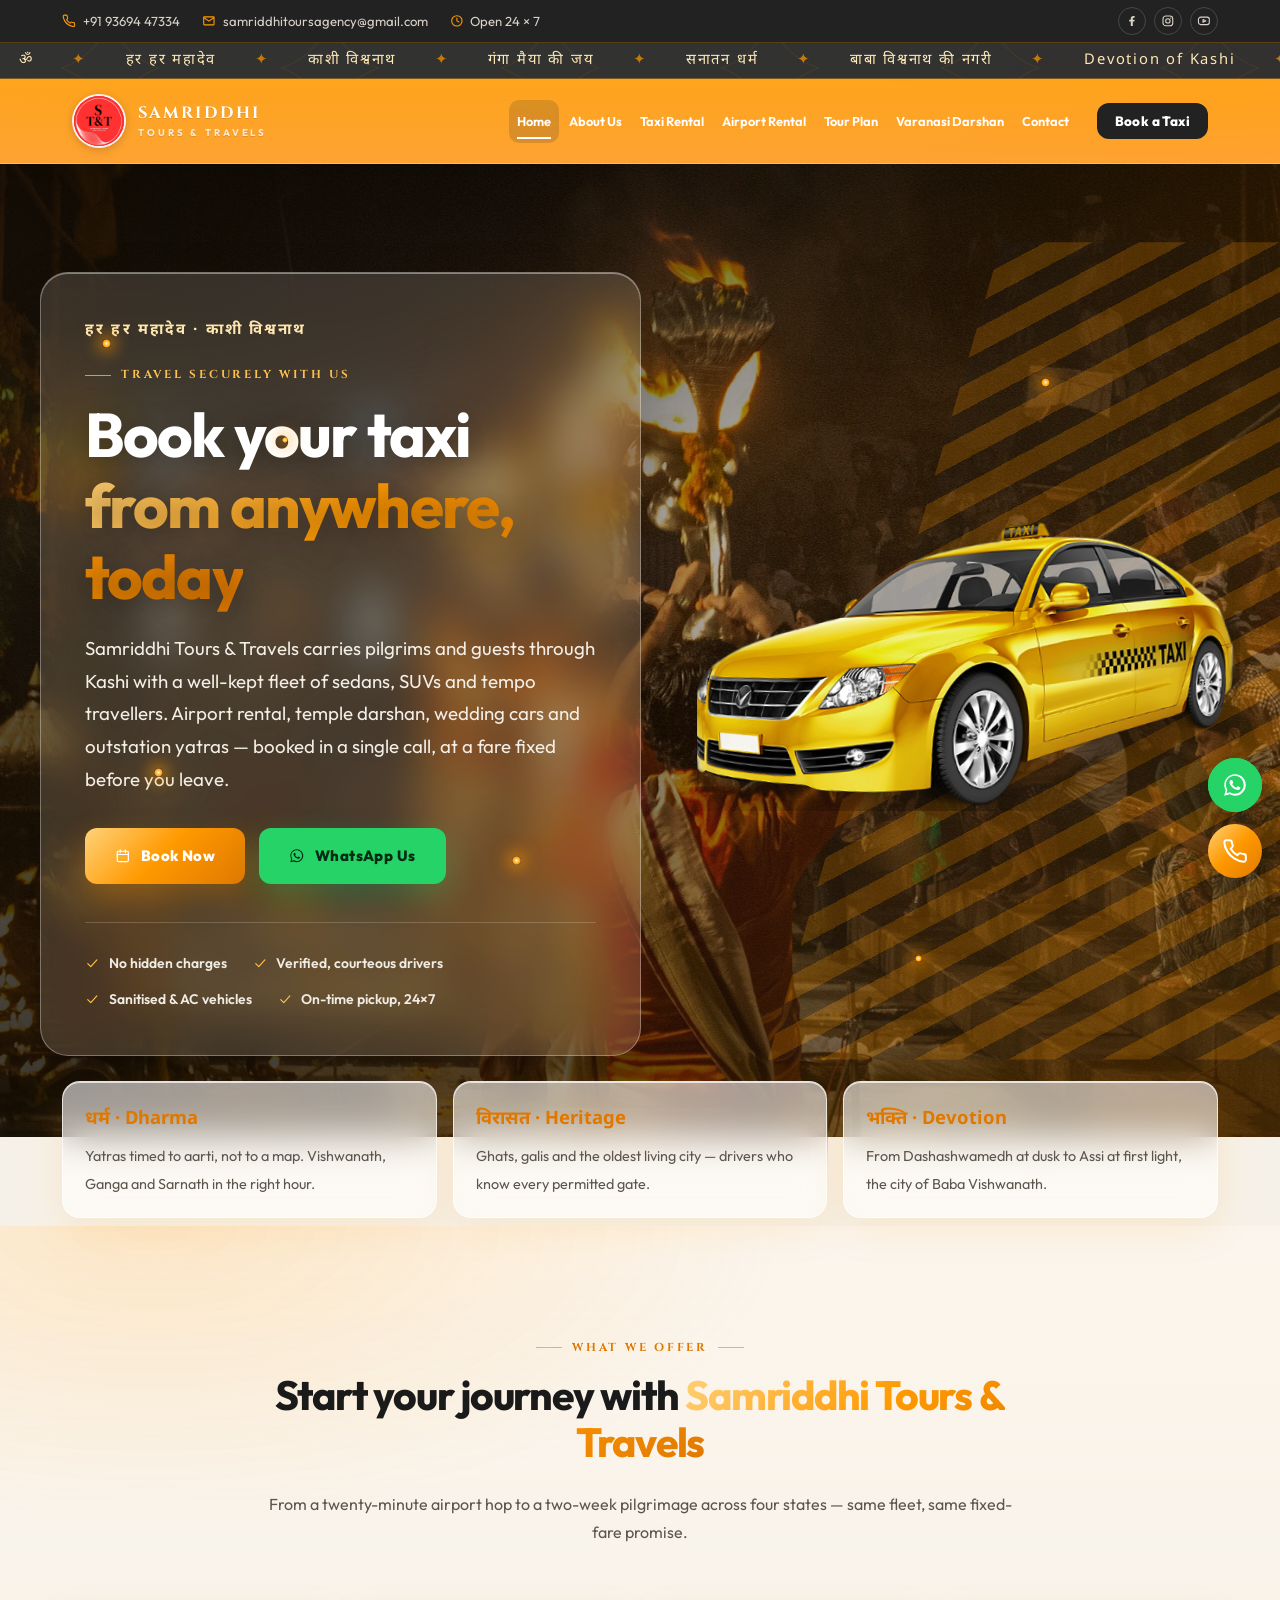
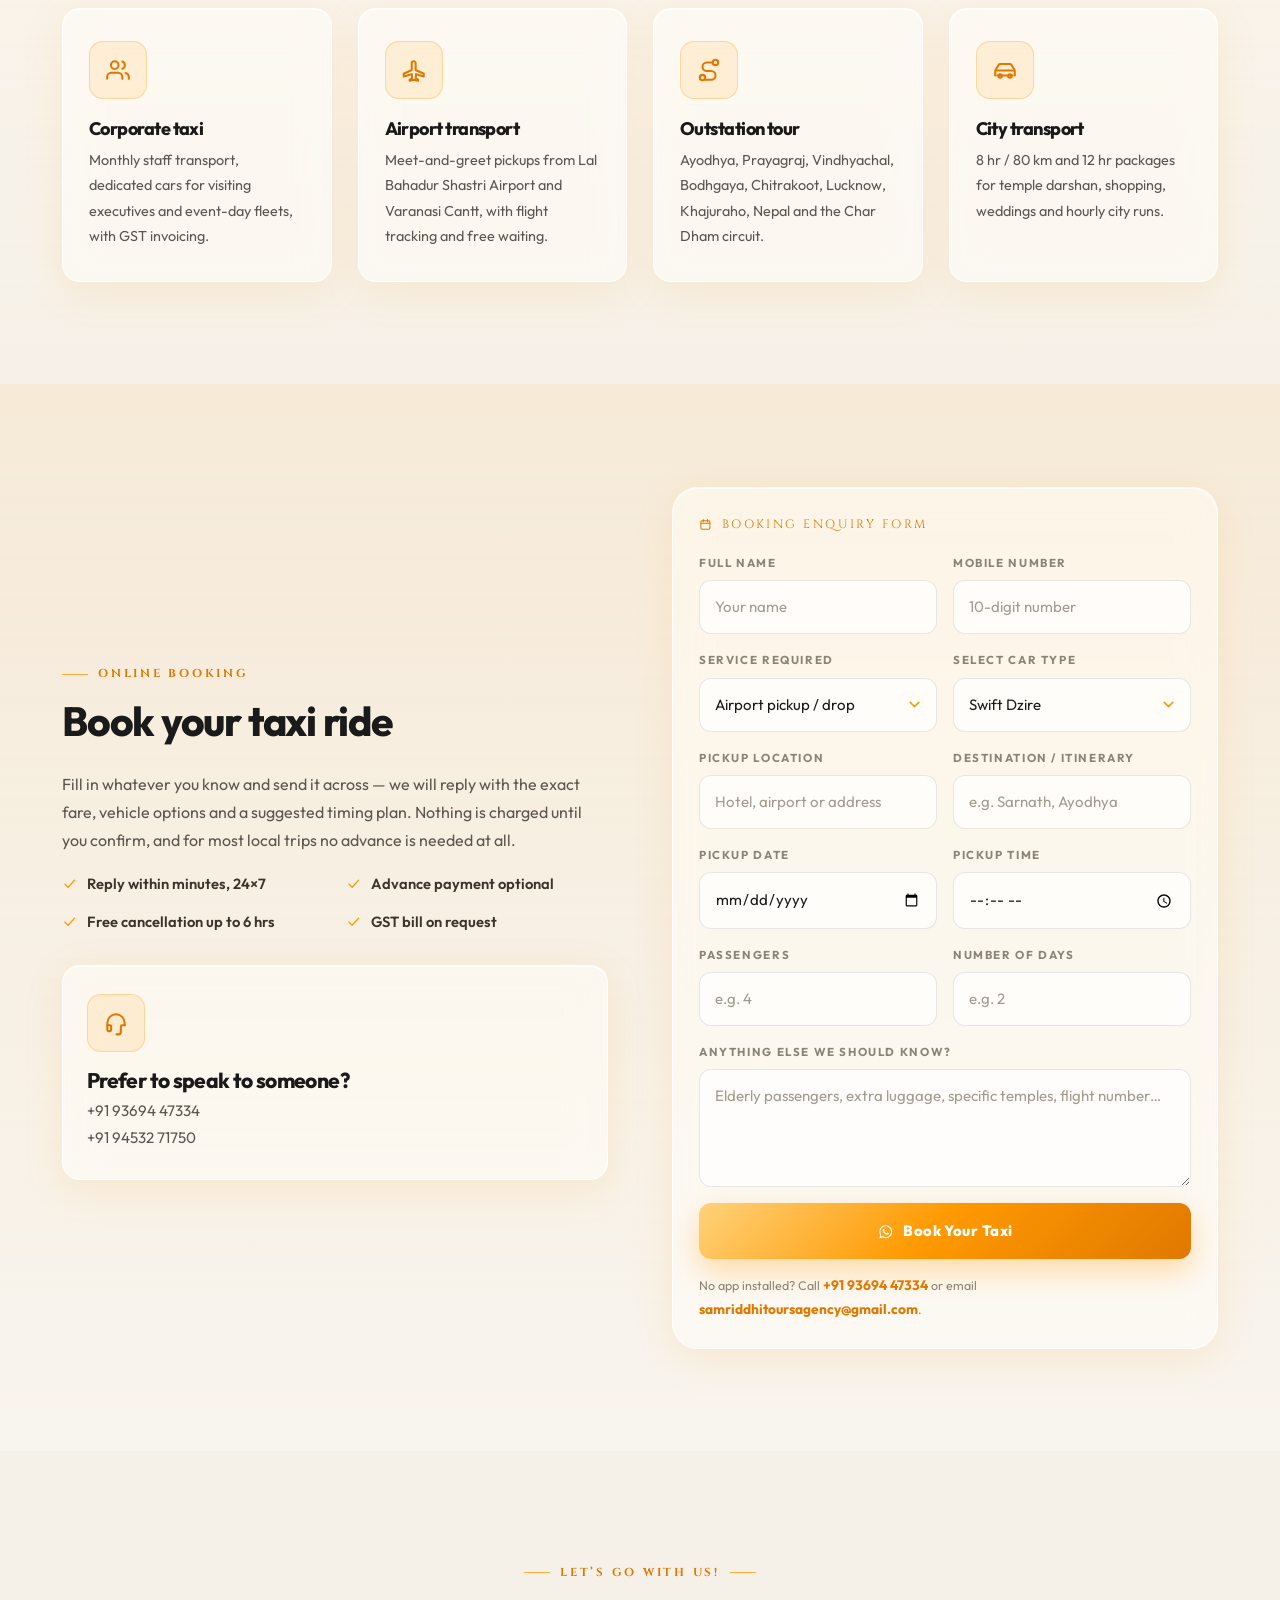
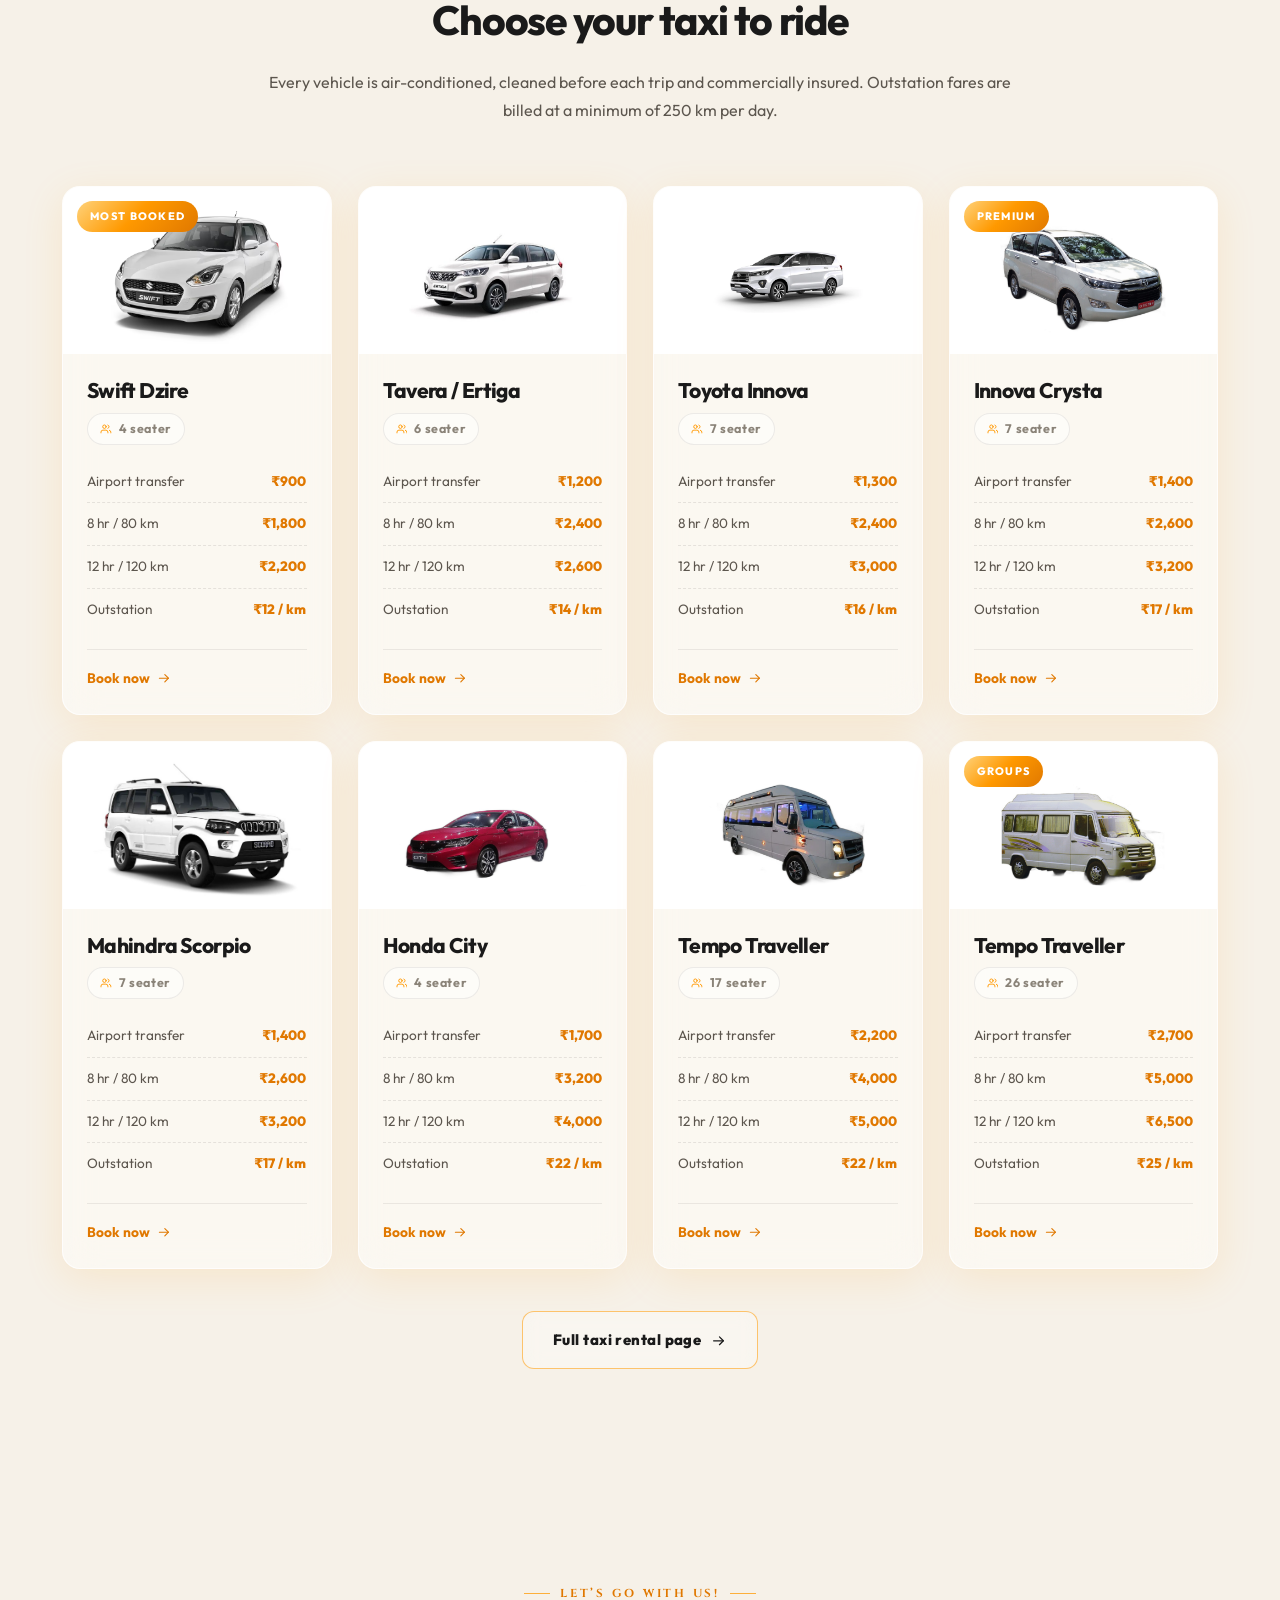
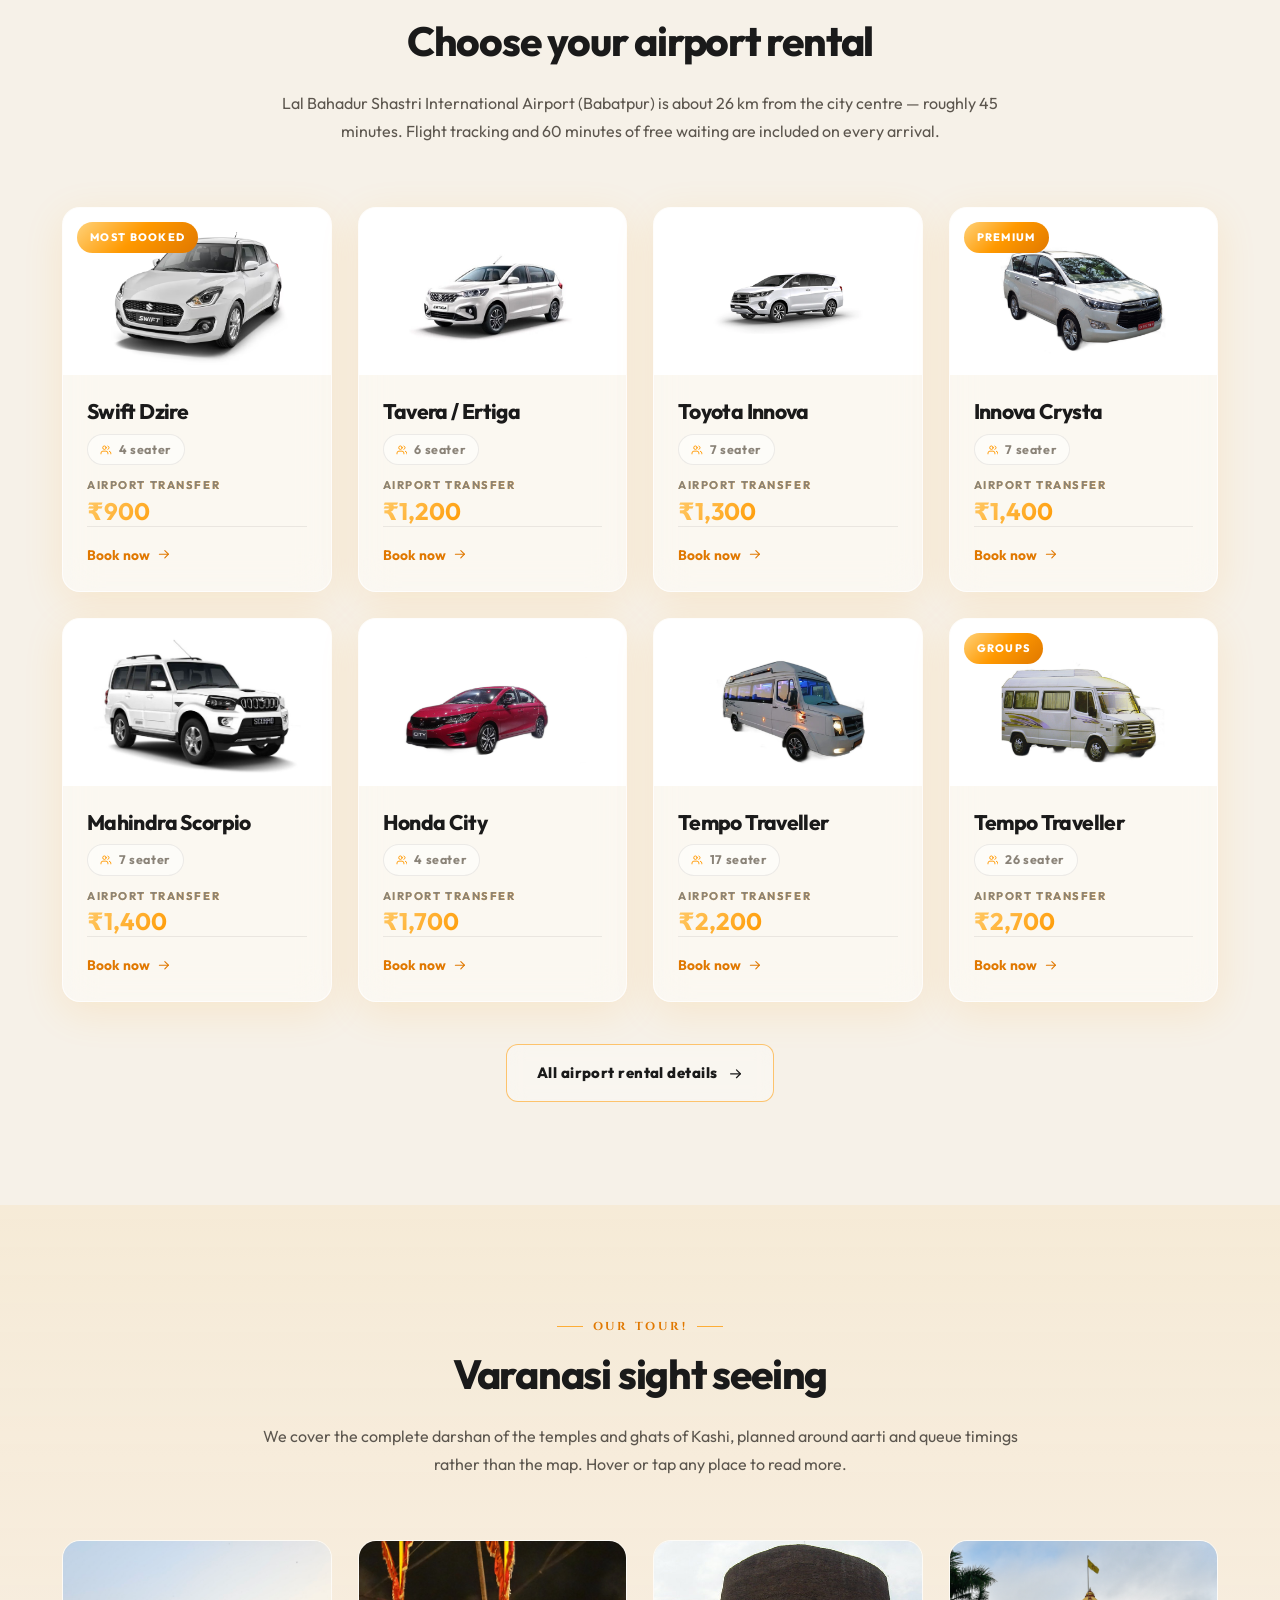
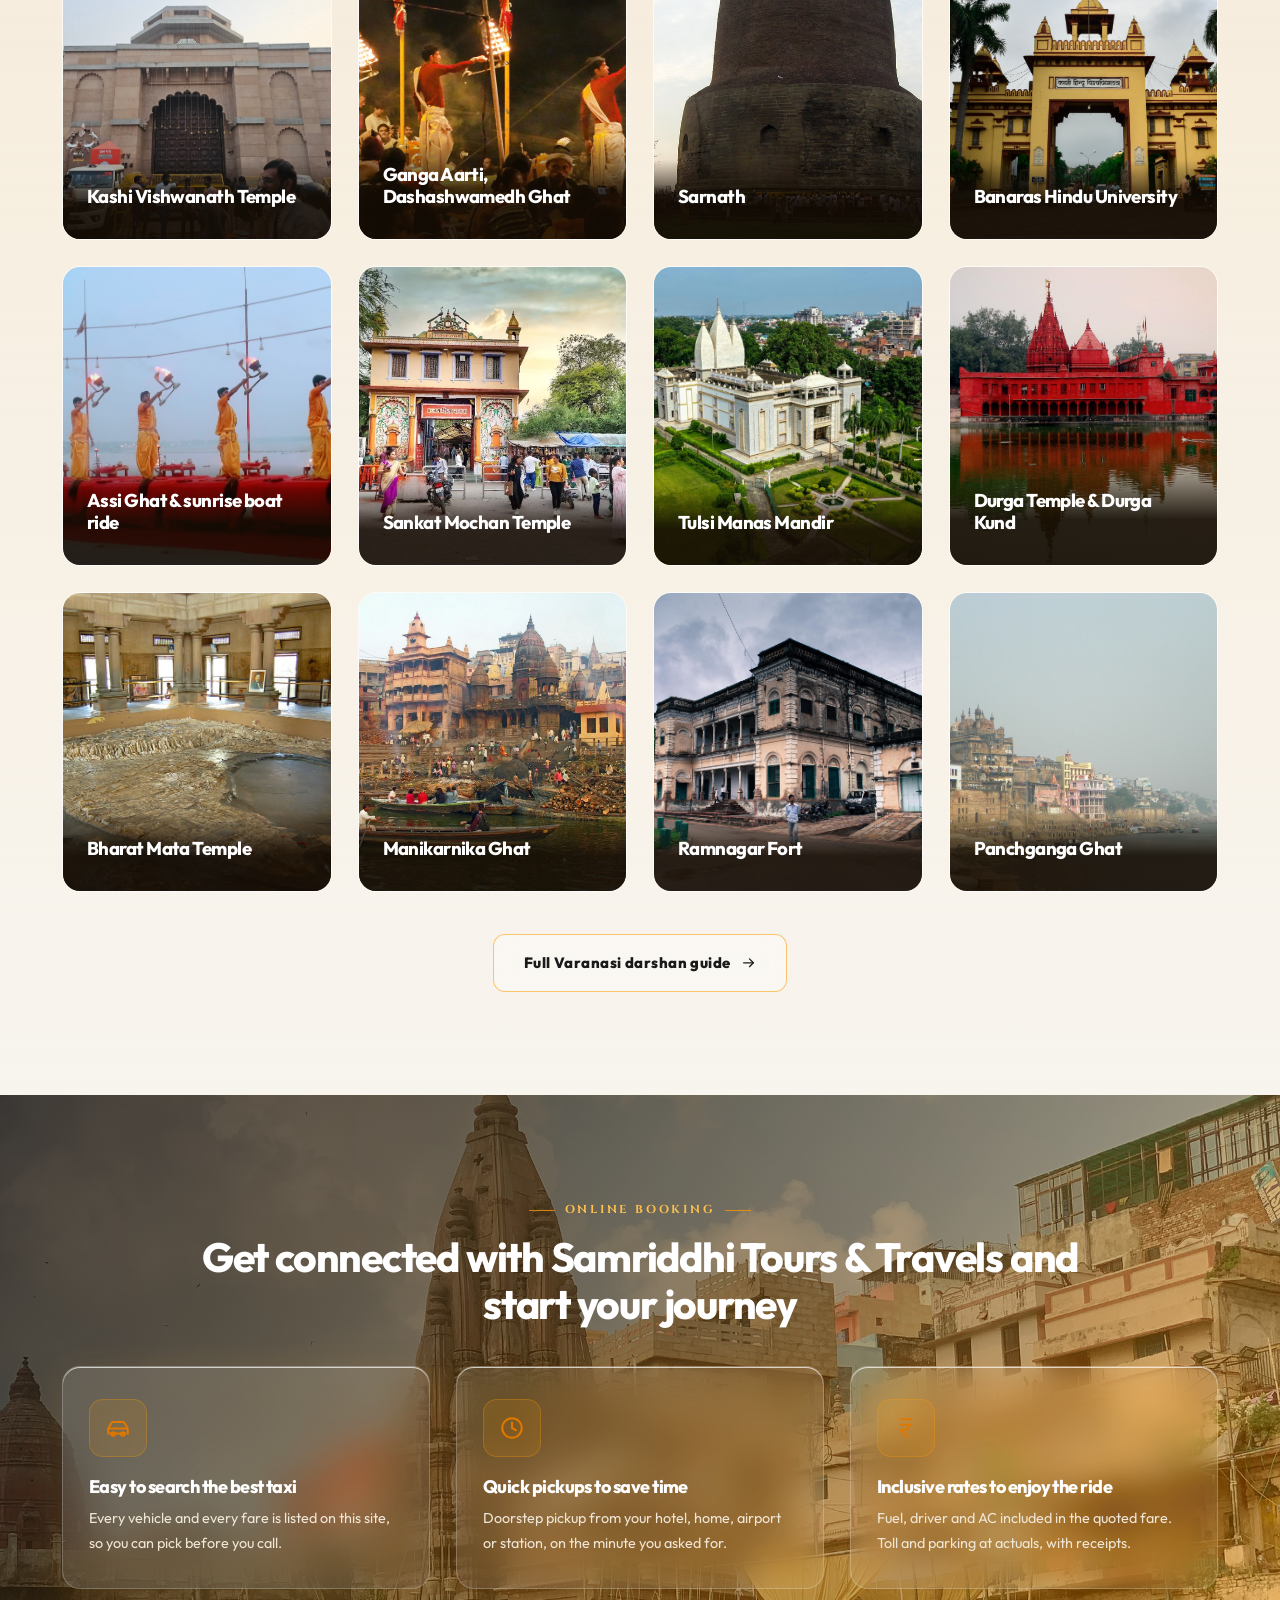
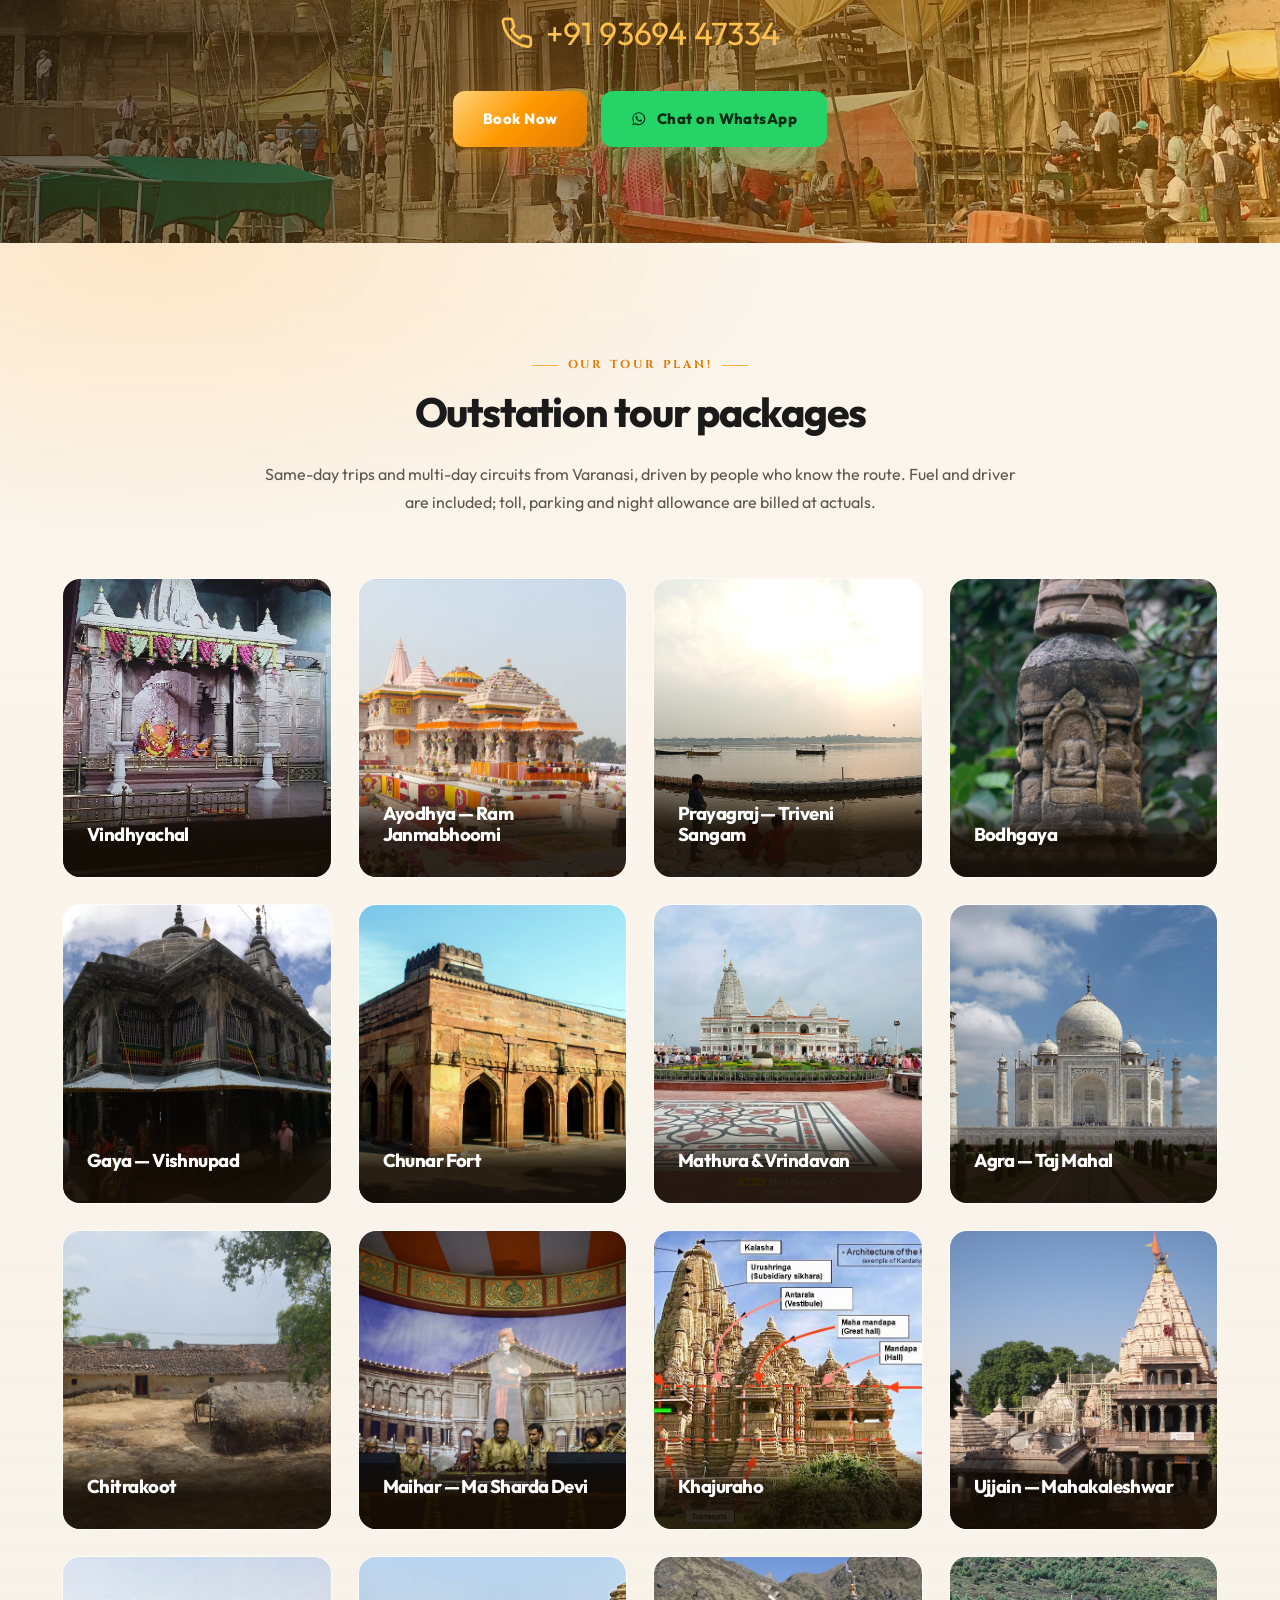
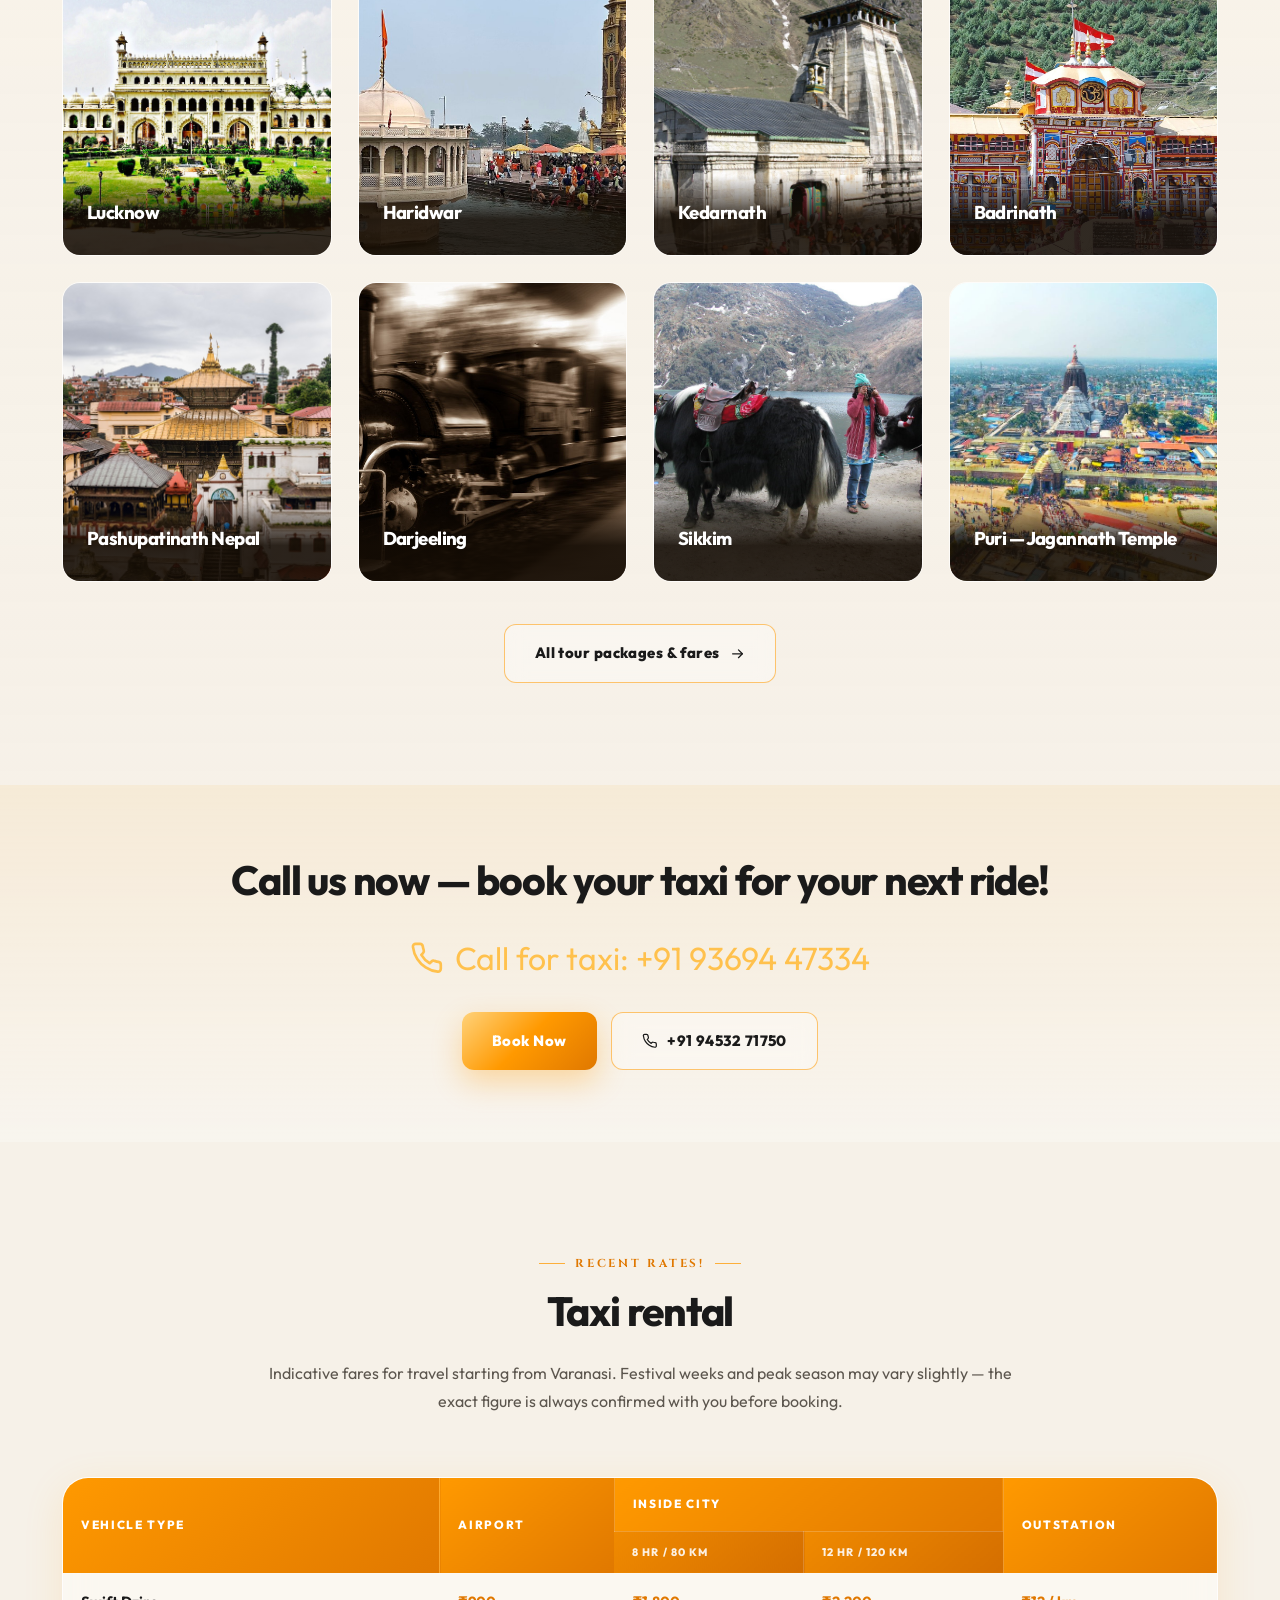
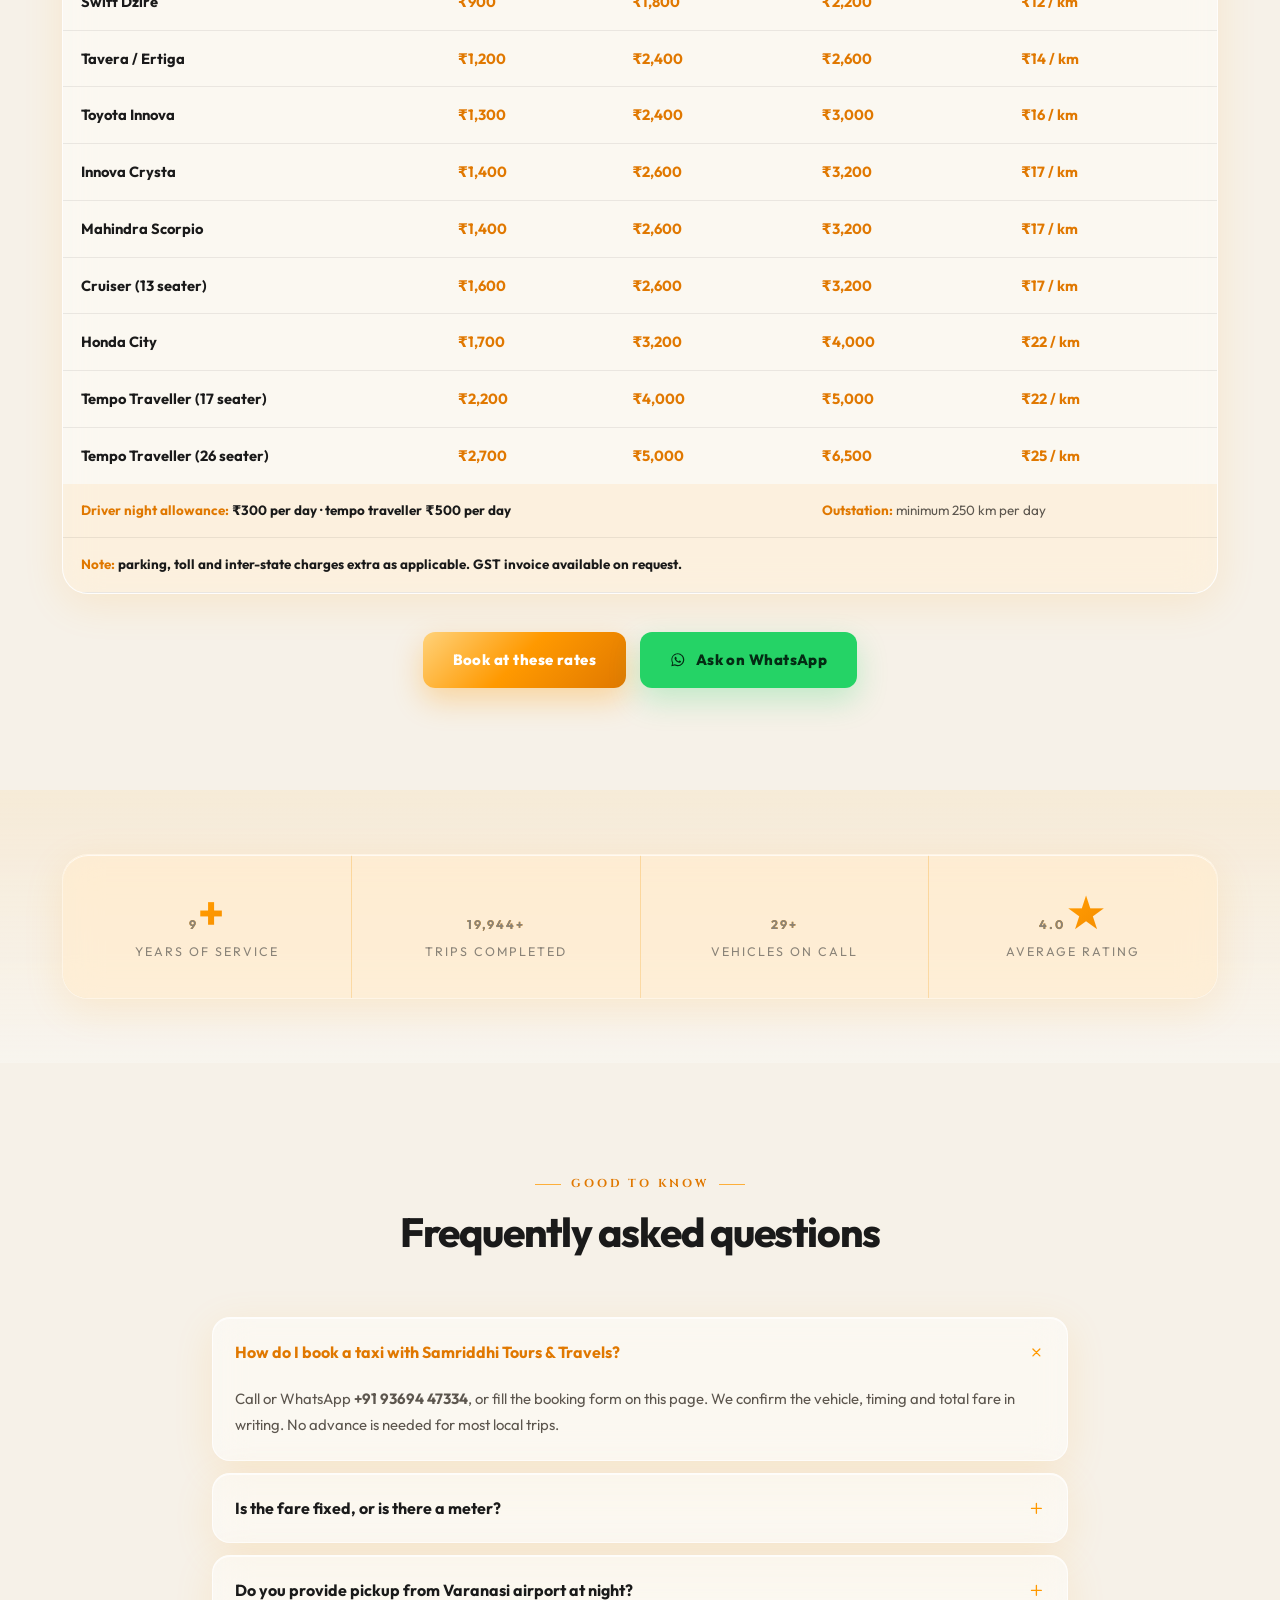
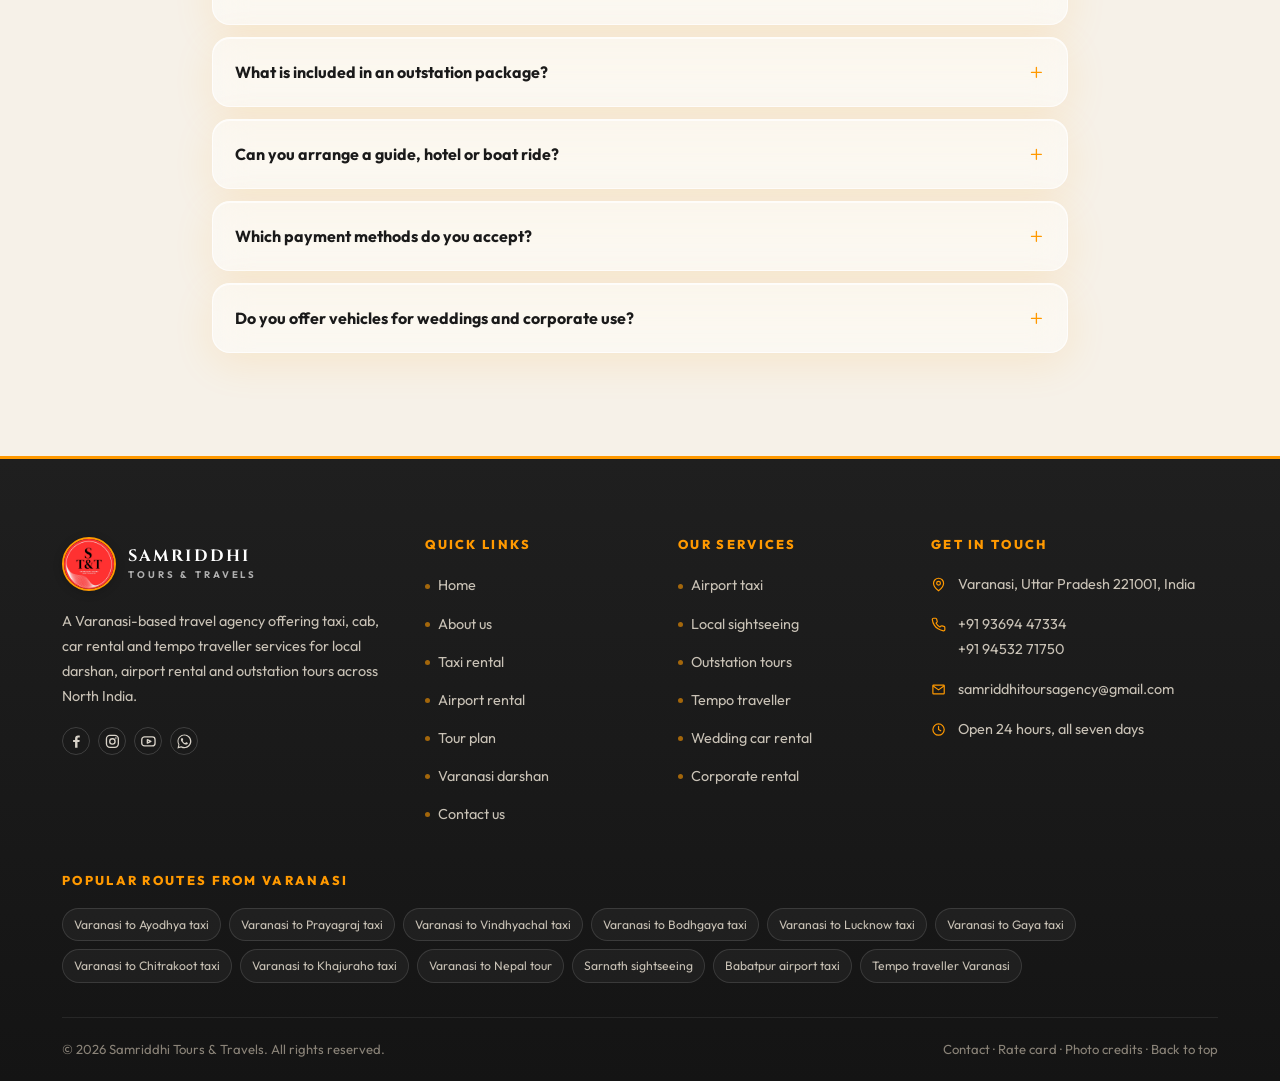
==== commit 89646671: "Refactor taxi options section" ====
--- a/index.html
+++ b/index.html
@@ -282,122 +282,6 @@
       </div>
     </div>
 
-    <!-- ===================================================== about us -->
-    <section class="section">
-      <div class="container split">
-        <div class="split__media reveal">
-          <img src="assets/img/about-boat.jpg" alt="Boats and ghats along the Ganges in Varanasi" loading="lazy" />
-          <div class="badge-float">
-            <b><span data-count="11">11</span>+</b>
-            <span>Years on the road</span>
-          </div>
-        </div>
-
-        <div class="reveal">
-          <span class="eyebrow one-side">About us</span>
-          <h2>Kashi&rsquo;s dependable travel partner</h2>
-          <p>
-            We are among the most trusted travel agencies in Varanasi, offering a wide range of
-            taxi, cab and tempo traveller services on a single call. We provide local and outstation
-            taxi service, complete sightseeing of the temples and ghats of Kashi, airport pick-up and
-            drop, and tour packages to Vindhyachal, Ayodhya, Prayagraj, Bodhgaya, Lucknow and beyond.
-          </p>
-          <p>
-            Our vehicles are clean and fully air-conditioned, and our drivers are polite,
-            police-verified professionals who know every corner of the city. Fares are quoted upfront
-            and stay fixed — which is why so much of our work comes from returning guests and the
-            people they send to us.
-          </p>
-          <p>
-            From an affordable Dzire for a temple round to a 26-seater for a group yatra, from a
-            wedding car to a monthly corporate contract, we plan the route, timings and parking so
-            you only have to think about the trip itself.
-          </p>
-
-          <ul class="ticks">
-            <li><svg class="icon">
-                <use href="#i-check" />
-              </svg> Local &amp; outstation taxi service</li>
-            <li><svg class="icon">
-                <use href="#i-check" />
-              </svg> Airport &amp; railway transfers</li>
-            <li><svg class="icon">
-                <use href="#i-check" />
-              </svg> Temple darshan &amp; sightseeing</li>
-            <li><svg class="icon">
-                <use href="#i-check" />
-              </svg> Tempo traveller for groups</li>
-            <li><svg class="icon">
-                <use href="#i-check" />
-              </svg> Wedding &amp; luxury car rental</li>
-            <li><svg class="icon">
-                <use href="#i-check" />
-              </svg> Corporate monthly contracts</li>
-          </ul>
-
-          <div class="btn-row">
-            <a class="btn" href="about.html">More about us <svg class="icon">
-                <use href="#i-arrow" />
-              </svg></a>
-            <a class="btn btn--ghost" href="tel:+919369447334"><svg class="icon">
-                <use href="#i-phone" />
-              </svg> +91 93694 47334</a>
-          </div>
-        </div>
-      </div>
-    </section>
-
-    <!-- ===================================================== why choose us -->
-    <section class="section section--alt">
-      <div class="container">
-        <div class="sec-head reveal">
-          <span class="eyebrow">Why choose us!</span>
-          <h2>Why ride with us?</h2>
-          <p>We handle trips of every size, from a single airport drop to a two-week group yatra, and we
-            keep the same standards on all of them.</p>
-        </div>
-
-        <div class="grid g-4">
-          <article class="feature reveal">
-            <span class="feature__num">01</span>
-            <div class="feature__ico"><svg class="icon">
-                <use href="#i-shield" />
-              </svg></div>
-            <h3>Safe guarantee</h3>
-            <p>Commercially registered, insured vehicles and police-verified drivers. Serviced on schedule, with brakes
-              and tyres checked before every long run.</p>
-          </article>
-          <article class="feature reveal">
-            <span class="feature__num">02</span>
-            <div class="feature__ico"><svg class="icon">
-                <use href="#i-clock" />
-              </svg></div>
-            <h3>Fast pickups</h3>
-            <p>The car reaches your pickup point before time, not at it. Flights and trains are tracked, so a delay
-              never costs you extra.</p>
-          </article>
-          <article class="feature reveal">
-            <span class="feature__num">03</span>
-            <div class="feature__ico"><svg class="icon">
-                <use href="#i-route" />
-              </svg></div>
-            <h3>Quick ride</h3>
-            <p>Drivers who know which lane is open, where a 26-seater can park, and how early to leave for the evening
-              aarti.</p>
-          </article>
-          <article class="feature reveal">
-            <span class="feature__num">04</span>
-            <div class="feature__ico"><svg class="icon">
-                <use href="#i-headset" />
-              </svg></div>
-            <h3>Book on call</h3>
-            <p>One call is the whole booking. A real person answers at 2 AM, and the same number handles any change of
-              plan mid-trip.</p>
-          </article>
-        </div>
-      </div>
-    </section>
-
     <!-- ===================================================== what we offer -->
     <section class="section section--tint">
       <div class="container">
@@ -519,10 +403,7 @@
                   <option>Toyota Innova Crysta</option>
                   <option>Mahindra Scorpio</option>
                   <option>Honda City</option>
-                  <option>Toyota Fortuner</option>
-                  <option>Audi</option>
-                  <option>Mercedes-Benz</option>
-                  <option>BMW</option>
+                  <option>Kia Carens</option>
                   <option>Tempo Traveller 13 Seater</option>
                   <option>Tempo Traveller 17 Seater</option>
                   <option>Tempo Traveller 26 Seater</option>
@@ -569,329 +450,6 @@
                 47334</a> or email <a class="link-gold"
                 href="mailto:samriddhitoursagency@gmail.com">samriddhitoursagency@gmail.com</a>.</p>
           </form>
-        </div>
-      </div>
-    </section>
-
-    <!-- ===================================================== airport rental -->
-    <section class="section">
-      <div class="container">
-        <div class="sec-head reveal">
-          <span class="eyebrow">Let&rsquo;s go with us!</span>
-          <h2>Choose your airport rental</h2>
-          <p>Lal Bahadur Shastri International Airport (Babatpur) is about 26 km from the city centre — roughly 45
-            minutes. Flight tracking and 60 minutes of free waiting are included on every arrival.</p>
-        </div>
-
-        <div class="grid g-4">
-          <article class="card reveal">
-            <div class="card__media">
-              <span class="card__tag">Most booked</span>
-              <img src="assets/img/car-dzire.jpg" alt="Swift Dzire airport taxi" loading="lazy" />
-            </div>
-            <div class="card__body">
-              <h3>Swift Dzire</h3>
-              <span class="seats"><svg class="icon">
-                  <use href="#i-users" />
-                </svg> 4 seater</span>
-              <span class="fare-big"><small>Airport transfer</small>&#8377;900</span>
-              <div class="card__foot">
-                <a class="link-gold" href="#book" data-prefill="Swift Dzire">Book now <svg class="icon">
-                    <use href="#i-arrow" />
-                  </svg></a>
-              </div>
-            </div>
-          </article>
-
-          <article class="card reveal">
-            <div class="card__media"><img src="assets/img/car-ertiga.jpg" alt="Tavera or Ertiga airport taxi"
-                loading="lazy" /></div>
-            <div class="card__body">
-              <h3>Tavera / Ertiga</h3>
-              <span class="seats"><svg class="icon">
-                  <use href="#i-users" />
-                </svg> 6 seater</span>
-              <span class="fare-big"><small>Airport transfer</small>&#8377;1,200</span>
-              <div class="card__foot">
-                <a class="link-gold" href="#book" data-prefill="Ertiga">Book now <svg class="icon">
-                    <use href="#i-arrow" />
-                  </svg></a>
-              </div>
-            </div>
-          </article>
-
-          <article class="card reveal">
-            <div class="card__media"><img src="assets/img/car-innova.jpg" alt="Toyota Innova airport taxi"
-                loading="lazy" /></div>
-            <div class="card__body">
-              <h3>Toyota Innova</h3>
-              <span class="seats"><svg class="icon">
-                  <use href="#i-users" />
-                </svg> 7 seater</span>
-              <span class="fare-big"><small>Airport transfer</small>&#8377;1,300</span>
-              <div class="card__foot">
-                <a class="link-gold" href="#book" data-prefill="Toyota Innova">Book now <svg class="icon">
-                    <use href="#i-arrow" />
-                  </svg></a>
-              </div>
-            </div>
-          </article>
-
-          <article class="card reveal">
-            <div class="card__media">
-              <span class="card__tag">Premium</span>
-              <img src="assets/img/car-crysta.jpg" alt="Toyota Innova Crysta airport taxi" loading="lazy" />
-            </div>
-            <div class="card__body">
-              <h3>Innova Crysta</h3>
-              <span class="seats"><svg class="icon">
-                  <use href="#i-users" />
-                </svg> 7 seater</span>
-              <span class="fare-big"><small>Airport transfer</small>&#8377;1,400</span>
-              <div class="card__foot">
-                <a class="link-gold" href="#book" data-prefill="Crysta">Book now <svg class="icon">
-                    <use href="#i-arrow" />
-                  </svg></a>
-              </div>
-            </div>
-          </article>
-
-          <article class="card reveal">
-            <div class="card__media"><img src="assets/img/car-scorpio.jpg?v=2" alt="Mahindra Scorpio airport taxi"
-                loading="lazy" /></div>
-            <div class="card__body">
-              <h3>Mahindra Scorpio</h3>
-              <span class="seats"><svg class="icon">
-                  <use href="#i-users" />
-                </svg> 7 seater</span>
-              <span class="fare-big"><small>Airport transfer</small>&#8377;1,400</span>
-              <div class="card__foot">
-                <a class="link-gold" href="#book" data-prefill="Scorpio">Book now <svg class="icon">
-                    <use href="#i-arrow" />
-                  </svg></a>
-              </div>
-            </div>
-          </article>
-
-          <article class="card reveal">
-            <div class="card__media"><img src="assets/img/car-city.jpg?v=2" alt="Honda City airport taxi"
-                loading="lazy" /></div>
-            <div class="card__body">
-              <h3>Honda City</h3>
-              <span class="seats"><svg class="icon">
-                  <use href="#i-users" />
-                </svg> 4 seater</span>
-              <span class="fare-big"><small>Airport transfer</small>&#8377;1,700</span>
-              <div class="card__foot">
-                <a class="link-gold" href="#book" data-prefill="Honda City">Book now <svg class="icon">
-                    <use href="#i-arrow" />
-                  </svg></a>
-              </div>
-            </div>
-          </article>
-
-          <article class="card reveal">
-            <div class="card__media"><img src="assets/img/car-tempo.jpg?v=2" alt="Tempo traveller airport transfer"
-                loading="lazy" /></div>
-            <div class="card__body">
-              <h3>Tempo Traveller</h3>
-              <span class="seats"><svg class="icon">
-                  <use href="#i-users" />
-                </svg> 17 seater</span>
-              <span class="fare-big"><small>Airport transfer</small>&#8377;2,200</span>
-              <div class="card__foot">
-                <a class="link-gold" href="#book" data-prefill="Tempo Traveller 17">Book now <svg class="icon">
-                    <use href="#i-arrow" />
-                  </svg></a>
-              </div>
-            </div>
-          </article>
-
-          <article class="card reveal">
-            <div class="card__media">
-              <span class="card__tag">Groups</span>
-              <img src="assets/img/car-bus.jpg?v=2" alt="Large tempo traveller airport transfer" loading="lazy" />
-            </div>
-            <div class="card__body">
-              <h3>Tempo Traveller</h3>
-              <span class="seats"><svg class="icon">
-                  <use href="#i-users" />
-                </svg> 26 seater</span>
-              <span class="fare-big"><small>Airport transfer</small>&#8377;2,700</span>
-              <div class="card__foot">
-                <a class="link-gold" href="#book" data-prefill="Tempo Traveller 26">Book now <svg class="icon">
-                    <use href="#i-arrow" />
-                  </svg></a>
-              </div>
-            </div>
-          </article>
-        </div>
-
-        <div class="btn-row reveal" style="justify-content:center;margin-top:42px">
-          <a class="btn btn--ghost" href="airport-rental.html">All airport rental details <svg class="icon">
-              <use href="#i-arrow" />
-            </svg></a>
-        </div>
-      </div>
-    </section>
-
-    <!-- ===================================================== varanasi sightseeing -->
-    <section class="section section--alt">
-      <div class="container">
-        <div class="sec-head reveal">
-          <span class="eyebrow">Our tour!</span>
-          <h2>Varanasi sight seeing</h2>
-          <p>We cover the complete darshan of the temples and ghats of Kashi, planned around aarti and
-            queue timings rather than the map. Hover or tap any place to read more.</p>
-        </div>
-
-        <div class="grid g-4">
-          <a class="spot reveal" href="sightseeing.html">
-            <img src="assets/img/spot-vishwanath.jpg" alt="Kashi Vishwanath Temple" loading="lazy" />
-            <div class="spot__body">
-              <h3>Kashi Vishwanath Temple</h3>
-              <p>One of the twelve Jyotirlingas and the holiest Shiva temple in India. Mangala Aarti 3&ndash;4 AM, Bhog
-                Aarti 11:30 AM, Sandhya Aarti around 7 PM. Phones and bags are not permitted inside.</p>
-            </div>
-          </a>
-          <a class="spot reveal" href="sightseeing.html">
-            <img src="assets/img/spot-aarti.jpg" alt="Ganga Aarti at Dashashwamedh Ghat" loading="lazy" />
-            <div class="spot__body">
-              <h3>Ganga Aarti, Dashashwamedh Ghat</h3>
-              <p>The grand choreographed aarti begins around 6:45 PM and runs about 45 minutes. Devotees arrive an hour
-                early for a good seat, or watch from a boat on the water.</p>
-            </div>
-          </a>
-          <a class="spot reveal" href="sightseeing.html">
-            <img src="assets/img/spot-sarnath.jpg" alt="Dhamek Stupa at Sarnath" loading="lazy" />
-            <div class="spot__body">
-              <h3>Sarnath</h3>
-              <p>Thirteen kilometres away, where the Buddha gave his first sermon. Dhamek Stupa, the Ashoka pillar, the
-                monastery ruins and the museum holding the original Lion Capital. Closed Fridays.</p>
-            </div>
-          </a>
-          <a class="spot reveal" href="sightseeing.html">
-            <img src="assets/img/spot-bhu.jpg" alt="Banaras Hindu University campus" loading="lazy" />
-            <div class="spot__body">
-              <h3>Banaras Hindu University</h3>
-              <p>Founded in 1916 by Pandit Madan Mohan Malviya and one of Asia&rsquo;s largest residential campuses,
-                with the New Vishwanath Temple at its centre and Bharat Kala Bhavan museum nearby.</p>
-            </div>
-          </a>
-          <a class="spot reveal" href="sightseeing.html">
-            <img src="assets/img/spot-assi.jpg" alt="Assi Ghat at sunrise" loading="lazy" />
-            <div class="spot__body">
-              <h3>Assi Ghat &amp; sunrise boat ride</h3>
-              <p>Subah-e-Banaras opens the day with music and yoga at first light. A 5:30 AM pickup gets you there in
-                time for the boat ride past the ghats in the best light of the day.</p>
-            </div>
-          </a>
-          <a class="spot reveal" href="sightseeing.html">
-            <img src="assets/img/spot-sankatmochan.jpg" alt="Sankat Mochan Hanuman Temple" loading="lazy" />
-            <div class="spot__body">
-              <h3>Sankat Mochan Temple</h3>
-              <p>Founded by Tulsidas, and the rare temple where Hanuman faces his Lord Rama. Tuesdays and Saturdays are
-                busiest, and the besan ke laddoo sold as prasad is worth the queue.</p>
-            </div>
-          </a>
-          <a class="spot reveal" href="sightseeing.html">
-            <img src="assets/img/spot-tulsi.jpg" alt="Tulsi Manas Mandir" loading="lazy" />
-            <div class="spot__body">
-              <h3>Tulsi Manas Mandir</h3>
-              <p>A white marble shikhara temple built in 1964, its walls engraved with verses from the Ram Charit Manas.
-                Tulsidas is said to have written the epic on this very spot.</p>
-            </div>
-          </a>
-          <a class="spot reveal" href="sightseeing.html">
-            <img src="assets/img/spot-durga.jpg" alt="Durga Kund Temple" loading="lazy" />
-            <div class="spot__body">
-              <h3>Durga Temple &amp; Durga Kund</h3>
-              <p>An 18th-century Nagara-style temple washed in ochre red, beside a stepped tank that once fed directly
-                from the river. At its most alive during Navratri.</p>
-            </div>
-          </a>
-          <a class="spot reveal" href="sightseeing.html">
-            <img src="assets/img/spot-bharatmata.jpg" alt="Bharat Mata Mandir" loading="lazy" />
-            <div class="spot__body">
-              <h3>Bharat Mata Temple</h3>
-              <p>Built in 1936 in the Kashi Vidyapith campus and dedicated not to a deity but to India itself — a vast
-                marble relief map of the undivided subcontinent, carved to scale.</p>
-            </div>
-          </a>
-          <a class="spot reveal" href="sightseeing.html">
-            <img src="assets/img/spot-manikarnika.jpg" alt="Manikarnika Ghat" loading="lazy" />
-            <div class="spot__body">
-              <h3>Manikarnika Ghat</h3>
-              <p>The cremation ghats, burning without pause for centuries — the reason many pilgrims come to Kashi at
-                all. Photography is not permitted; we brief you on visiting respectfully.</p>
-            </div>
-          </a>
-          <a class="spot reveal" href="sightseeing.html">
-            <img src="assets/img/spot-ramnagar.jpg" alt="Ramnagar Fort" loading="lazy" />
-            <div class="spot__body">
-              <h3>Ramnagar Fort</h3>
-              <p>The 18th-century sandstone seat of the Maharaja of Banaras across the river, with a museum of vintage
-                cars, palanquins, weapons and an astronomical clock from 1852.</p>
-            </div>
-          </a>
-          <a class="spot reveal" href="sightseeing.html">
-            <img src="assets/img/spot-alamgir.jpg" alt="Alamgir Mosque above Panchganga Ghat" loading="lazy" />
-            <div class="spot__body">
-              <h3>Panchganga Ghat</h3>
-              <p>Where five rivers are said to meet. The Alamgir Mosque rises above it, forming the most recognisable
-                silhouette on the northern stretch of the riverfront.</p>
-            </div>
-          </a>
-        </div>
-
-        <div class="btn-row reveal" style="justify-content:center;margin-top:42px">
-          <a class="btn btn--ghost" href="sightseeing.html">Full Varanasi darshan guide <svg class="icon">
-              <use href="#i-arrow" />
-            </svg></a>
-        </div>
-      </div>
-    </section>
-
-    <!-- ===================================================== get connected -->
-    <section class="cta-band">
-      <img class="cta-bg" src="assets/img/cta-road.jpg" alt="" loading="lazy" />
-      <div class="container">
-        <span class="eyebrow">Online booking</span>
-        <h2>Get connected with Samriddhi Tours &amp; Travels and start your journey</h2>
-
-        <div class="grid g-3" style="margin:38px 0 8px;text-align:left">
-          <article class="feature reveal">
-            <div class="feature__ico"><svg class="icon">
-                <use href="#i-car" />
-              </svg></div>
-            <h3>Easy to search the best taxi</h3>
-            <p>Every vehicle and every fare is listed on this site, so you can pick before you call.</p>
-          </article>
-          <article class="feature reveal">
-            <div class="feature__ico"><svg class="icon">
-                <use href="#i-clock" />
-              </svg></div>
-            <h3>Quick pickups to save time</h3>
-            <p>Doorstep pickup from your hotel, home, airport or station, on the minute you asked for.</p>
-          </article>
-          <article class="feature reveal">
-            <div class="feature__ico"><svg class="icon">
-                <use href="#i-rupee" />
-              </svg></div>
-            <h3>Inclusive rates to enjoy the ride</h3>
-            <p>Fuel, driver and AC included in the quoted fare. Toll and parking at actuals, with receipts.</p>
-          </article>
-        </div>
-
-        <a class="cta-phone" href="tel:+919369447334"><svg class="icon">
-            <use href="#i-phone" />
-          </svg> +91 93694 47334</a>
-        <div class="btn-row">
-          <a class="btn" href="#book">Book Now</a>
-          <a class="btn btn--wa" href="https://wa.me/919453271750?text=Hi%2C%20I%20would%20like%20a%20fare%20quote."
-            target="_blank" rel="noopener"><svg class="icon icon--fill">
-              <use href="#i-wa" />
-            </svg> Chat on WhatsApp</a>
         </div>
       </div>
     </section>
@@ -1098,6 +656,329 @@
       </div>
     </section>
 
+    <!-- ===================================================== airport rental -->
+    <section class="section">
+      <div class="container">
+        <div class="sec-head reveal">
+          <span class="eyebrow">Let&rsquo;s go with us!</span>
+          <h2>Choose your airport rental</h2>
+          <p>Lal Bahadur Shastri International Airport (Babatpur) is about 26 km from the city centre — roughly 45
+            minutes. Flight tracking and 60 minutes of free waiting are included on every arrival.</p>
+        </div>
+
+        <div class="grid g-4">
+          <article class="card reveal">
+            <div class="card__media">
+              <span class="card__tag">Most booked</span>
+              <img src="assets/img/car-dzire.jpg" alt="Swift Dzire airport taxi" loading="lazy" />
+            </div>
+            <div class="card__body">
+              <h3>Swift Dzire</h3>
+              <span class="seats"><svg class="icon">
+                  <use href="#i-users" />
+                </svg> 4 seater</span>
+              <span class="fare-big"><small>Airport transfer</small>&#8377;900</span>
+              <div class="card__foot">
+                <a class="link-gold" href="#book" data-prefill="Swift Dzire">Book now <svg class="icon">
+                    <use href="#i-arrow" />
+                  </svg></a>
+              </div>
+            </div>
+          </article>
+
+          <article class="card reveal">
+            <div class="card__media"><img src="assets/img/car-ertiga.jpg" alt="Tavera or Ertiga airport taxi"
+                loading="lazy" /></div>
+            <div class="card__body">
+              <h3>Tavera / Ertiga</h3>
+              <span class="seats"><svg class="icon">
+                  <use href="#i-users" />
+                </svg> 6 seater</span>
+              <span class="fare-big"><small>Airport transfer</small>&#8377;1,200</span>
+              <div class="card__foot">
+                <a class="link-gold" href="#book" data-prefill="Ertiga">Book now <svg class="icon">
+                    <use href="#i-arrow" />
+                  </svg></a>
+              </div>
+            </div>
+          </article>
+
+          <article class="card reveal">
+            <div class="card__media"><img src="assets/img/car-innova.jpg" alt="Toyota Innova airport taxi"
+                loading="lazy" /></div>
+            <div class="card__body">
+              <h3>Toyota Innova</h3>
+              <span class="seats"><svg class="icon">
+                  <use href="#i-users" />
+                </svg> 7 seater</span>
+              <span class="fare-big"><small>Airport transfer</small>&#8377;1,300</span>
+              <div class="card__foot">
+                <a class="link-gold" href="#book" data-prefill="Toyota Innova">Book now <svg class="icon">
+                    <use href="#i-arrow" />
+                  </svg></a>
+              </div>
+            </div>
+          </article>
+
+          <article class="card reveal">
+            <div class="card__media">
+              <span class="card__tag">Premium</span>
+              <img src="assets/img/car-crysta.jpg" alt="Toyota Innova Crysta airport taxi" loading="lazy" />
+            </div>
+            <div class="card__body">
+              <h3>Innova Crysta</h3>
+              <span class="seats"><svg class="icon">
+                  <use href="#i-users" />
+                </svg> 7 seater</span>
+              <span class="fare-big"><small>Airport transfer</small>&#8377;1,400</span>
+              <div class="card__foot">
+                <a class="link-gold" href="#book" data-prefill="Crysta">Book now <svg class="icon">
+                    <use href="#i-arrow" />
+                  </svg></a>
+              </div>
+            </div>
+          </article>
+
+          <article class="card reveal">
+            <div class="card__media"><img src="assets/img/car-scorpio.jpg?v=2" alt="Mahindra Scorpio airport taxi"
+                loading="lazy" /></div>
+            <div class="card__body">
+              <h3>Mahindra Scorpio</h3>
+              <span class="seats"><svg class="icon">
+                  <use href="#i-users" />
+                </svg> 7 seater</span>
+              <span class="fare-big"><small>Airport transfer</small>&#8377;1,400</span>
+              <div class="card__foot">
+                <a class="link-gold" href="#book" data-prefill="Scorpio">Book now <svg class="icon">
+                    <use href="#i-arrow" />
+                  </svg></a>
+              </div>
+            </div>
+          </article>
+
+          <article class="card reveal">
+            <div class="card__media"><img src="assets/img/car-city.jpg?v=2" alt="Honda City airport taxi"
+                loading="lazy" /></div>
+            <div class="card__body">
+              <h3>Honda City</h3>
+              <span class="seats"><svg class="icon">
+                  <use href="#i-users" />
+                </svg> 4 seater</span>
+              <span class="fare-big"><small>Airport transfer</small>&#8377;1,700</span>
+              <div class="card__foot">
+                <a class="link-gold" href="#book" data-prefill="Honda City">Book now <svg class="icon">
+                    <use href="#i-arrow" />
+                  </svg></a>
+              </div>
+            </div>
+          </article>
+
+          <article class="card reveal">
+            <div class="card__media"><img src="assets/img/car-tempo.jpg?v=2" alt="Tempo traveller airport transfer"
+                loading="lazy" /></div>
+            <div class="card__body">
+              <h3>Tempo Traveller</h3>
+              <span class="seats"><svg class="icon">
+                  <use href="#i-users" />
+                </svg> 17 seater</span>
+              <span class="fare-big"><small>Airport transfer</small>&#8377;2,200</span>
+              <div class="card__foot">
+                <a class="link-gold" href="#book" data-prefill="Tempo Traveller 17">Book now <svg class="icon">
+                    <use href="#i-arrow" />
+                  </svg></a>
+              </div>
+            </div>
+          </article>
+
+          <article class="card reveal">
+            <div class="card__media">
+              <span class="card__tag">Groups</span>
+              <img src="assets/img/car-bus.jpg?v=2" alt="Large tempo traveller airport transfer" loading="lazy" />
+            </div>
+            <div class="card__body">
+              <h3>Tempo Traveller</h3>
+              <span class="seats"><svg class="icon">
+                  <use href="#i-users" />
+                </svg> 26 seater</span>
+              <span class="fare-big"><small>Airport transfer</small>&#8377;2,700</span>
+              <div class="card__foot">
+                <a class="link-gold" href="#book" data-prefill="Tempo Traveller 26">Book now <svg class="icon">
+                    <use href="#i-arrow" />
+                  </svg></a>
+              </div>
+            </div>
+          </article>
+        </div>
+
+        <div class="btn-row reveal" style="justify-content:center;margin-top:42px">
+          <a class="btn btn--ghost" href="airport-rental.html">All airport rental details <svg class="icon">
+              <use href="#i-arrow" />
+            </svg></a>
+        </div>
+      </div>
+    </section>
+
+    <!-- ===================================================== varanasi sightseeing -->
+    <section class="section section--alt">
+      <div class="container">
+        <div class="sec-head reveal">
+          <span class="eyebrow">Our tour!</span>
+          <h2>Varanasi sight seeing</h2>
+          <p>We cover the complete darshan of the temples and ghats of Kashi, planned around aarti and
+            queue timings rather than the map. Hover or tap any place to read more.</p>
+        </div>
+
+        <div class="grid g-4">
+          <a class="spot reveal" href="sightseeing.html">
+            <img src="assets/img/spot-vishwanath.jpg" alt="Kashi Vishwanath Temple" loading="lazy" />
+            <div class="spot__body">
+              <h3>Kashi Vishwanath Temple</h3>
+              <p>One of the twelve Jyotirlingas and the holiest Shiva temple in India. Mangala Aarti 3&ndash;4 AM, Bhog
+                Aarti 11:30 AM, Sandhya Aarti around 7 PM. Phones and bags are not permitted inside.</p>
+            </div>
+          </a>
+          <a class="spot reveal" href="sightseeing.html">
+            <img src="assets/img/spot-aarti.jpg" alt="Ganga Aarti at Dashashwamedh Ghat" loading="lazy" />
+            <div class="spot__body">
+              <h3>Ganga Aarti, Dashashwamedh Ghat</h3>
+              <p>The grand choreographed aarti begins around 6:45 PM and runs about 45 minutes. Devotees arrive an hour
+                early for a good seat, or watch from a boat on the water.</p>
+            </div>
+          </a>
+          <a class="spot reveal" href="sightseeing.html">
+            <img src="assets/img/spot-sarnath.jpg" alt="Dhamek Stupa at Sarnath" loading="lazy" />
+            <div class="spot__body">
+              <h3>Sarnath</h3>
+              <p>Thirteen kilometres away, where the Buddha gave his first sermon. Dhamek Stupa, the Ashoka pillar, the
+                monastery ruins and the museum holding the original Lion Capital. Closed Fridays.</p>
+            </div>
+          </a>
+          <a class="spot reveal" href="sightseeing.html">
+            <img src="assets/img/spot-bhu.jpg" alt="Banaras Hindu University campus" loading="lazy" />
+            <div class="spot__body">
+              <h3>Banaras Hindu University</h3>
+              <p>Founded in 1916 by Pandit Madan Mohan Malviya and one of Asia&rsquo;s largest residential campuses,
+                with the New Vishwanath Temple at its centre and Bharat Kala Bhavan museum nearby.</p>
+            </div>
+          </a>
+          <a class="spot reveal" href="sightseeing.html">
+            <img src="assets/img/spot-assi.jpg" alt="Assi Ghat at sunrise" loading="lazy" />
+            <div class="spot__body">
+              <h3>Assi Ghat &amp; sunrise boat ride</h3>
+              <p>Subah-e-Banaras opens the day with music and yoga at first light. A 5:30 AM pickup gets you there in
+                time for the boat ride past the ghats in the best light of the day.</p>
+            </div>
+          </a>
+          <a class="spot reveal" href="sightseeing.html">
+            <img src="assets/img/spot-sankatmochan.jpg" alt="Sankat Mochan Hanuman Temple" loading="lazy" />
+            <div class="spot__body">
+              <h3>Sankat Mochan Temple</h3>
+              <p>Founded by Tulsidas, and the rare temple where Hanuman faces his Lord Rama. Tuesdays and Saturdays are
+                busiest, and the besan ke laddoo sold as prasad is worth the queue.</p>
+            </div>
+          </a>
+          <a class="spot reveal" href="sightseeing.html">
+            <img src="assets/img/spot-tulsi.jpg" alt="Tulsi Manas Mandir" loading="lazy" />
+            <div class="spot__body">
+              <h3>Tulsi Manas Mandir</h3>
+              <p>A white marble shikhara temple built in 1964, its walls engraved with verses from the Ram Charit Manas.
+                Tulsidas is said to have written the epic on this very spot.</p>
+            </div>
+          </a>
+          <a class="spot reveal" href="sightseeing.html">
+            <img src="assets/img/spot-durga.jpg" alt="Durga Kund Temple" loading="lazy" />
+            <div class="spot__body">
+              <h3>Durga Temple &amp; Durga Kund</h3>
+              <p>An 18th-century Nagara-style temple washed in ochre red, beside a stepped tank that once fed directly
+                from the river. At its most alive during Navratri.</p>
+            </div>
+          </a>
+          <a class="spot reveal" href="sightseeing.html">
+            <img src="assets/img/spot-bharatmata.jpg" alt="Bharat Mata Mandir" loading="lazy" />
+            <div class="spot__body">
+              <h3>Bharat Mata Temple</h3>
+              <p>Built in 1936 in the Kashi Vidyapith campus and dedicated not to a deity but to India itself — a vast
+                marble relief map of the undivided subcontinent, carved to scale.</p>
+            </div>
+          </a>
+          <a class="spot reveal" href="sightseeing.html">
+            <img src="assets/img/spot-manikarnika.jpg" alt="Manikarnika Ghat" loading="lazy" />
+            <div class="spot__body">
+              <h3>Manikarnika Ghat</h3>
+              <p>The cremation ghats, burning without pause for centuries — the reason many pilgrims come to Kashi at
+                all. Photography is not permitted; we brief you on visiting respectfully.</p>
+            </div>
+          </a>
+          <a class="spot reveal" href="sightseeing.html">
+            <img src="assets/img/spot-ramnagar.jpg" alt="Ramnagar Fort" loading="lazy" />
+            <div class="spot__body">
+              <h3>Ramnagar Fort</h3>
+              <p>The 18th-century sandstone seat of the Maharaja of Banaras across the river, with a museum of vintage
+                cars, palanquins, weapons and an astronomical clock from 1852.</p>
+            </div>
+          </a>
+          <a class="spot reveal" href="sightseeing.html">
+            <img src="assets/img/spot-alamgir.jpg" alt="Alamgir Mosque above Panchganga Ghat" loading="lazy" />
+            <div class="spot__body">
+              <h3>Panchganga Ghat</h3>
+              <p>Where five rivers are said to meet. The Alamgir Mosque rises above it, forming the most recognisable
+                silhouette on the northern stretch of the riverfront.</p>
+            </div>
+          </a>
+        </div>
+
+        <div class="btn-row reveal" style="justify-content:center;margin-top:42px">
+          <a class="btn btn--ghost" href="sightseeing.html">Full Varanasi darshan guide <svg class="icon">
+              <use href="#i-arrow" />
+            </svg></a>
+        </div>
+      </div>
+    </section>
+
+    <!-- ===================================================== get connected -->
+    <section class="cta-band">
+      <img class="cta-bg" src="assets/img/cta-road.jpg" alt="" loading="lazy" />
+      <div class="container">
+        <span class="eyebrow">Online booking</span>
+        <h2>Get connected with Samriddhi Tours &amp; Travels and start your journey</h2>
+
+        <div class="grid g-3" style="margin:38px 0 8px;text-align:left">
+          <article class="feature reveal">
+            <div class="feature__ico"><svg class="icon">
+                <use href="#i-car" />
+              </svg></div>
+            <h3>Easy to search the best taxi</h3>
+            <p>Every vehicle and every fare is listed on this site, so you can pick before you call.</p>
+          </article>
+          <article class="feature reveal">
+            <div class="feature__ico"><svg class="icon">
+                <use href="#i-clock" />
+              </svg></div>
+            <h3>Quick pickups to save time</h3>
+            <p>Doorstep pickup from your hotel, home, airport or station, on the minute you asked for.</p>
+          </article>
+          <article class="feature reveal">
+            <div class="feature__ico"><svg class="icon">
+                <use href="#i-rupee" />
+              </svg></div>
+            <h3>Inclusive rates to enjoy the ride</h3>
+            <p>Fuel, driver and AC included in the quoted fare. Toll and parking at actuals, with receipts.</p>
+          </article>
+        </div>
+
+        <a class="cta-phone" href="tel:+919369447334"><svg class="icon">
+            <use href="#i-phone" />
+          </svg> +91 93694 47334</a>
+        <div class="btn-row">
+          <a class="btn" href="#book">Book Now</a>
+          <a class="btn btn--wa" href="https://wa.me/919453271750?text=Hi%2C%20I%20would%20like%20a%20fare%20quote."
+            target="_blank" rel="noopener"><svg class="icon icon--fill">
+              <use href="#i-wa" />
+            </svg> Chat on WhatsApp</a>
+        </div>
+      </div>
+    </section>
+
     <!-- ===================================================== outstation packages -->
     <section class="section section--tint">
       <div class="container">
@@ -1240,7 +1121,7 @@
           <a class="spot reveal" href="tour-plan.html">
             <img src="assets/img/pkg-nepal.jpg" alt="Pashupatinath Temple, Kathmandu" loading="lazy" />
             <div class="spot__body">
-              <h3>Nepal tours</h3>
+              <h3>Pashupatinath Nepal</h3>
               <p>Pashupatinath, one of the four most important Shiva sites in Asia, plus Boudhanath, Kathmandu Durbar
                 Square, Manakamana and the lakes of Pokhara.</p>
             </div>
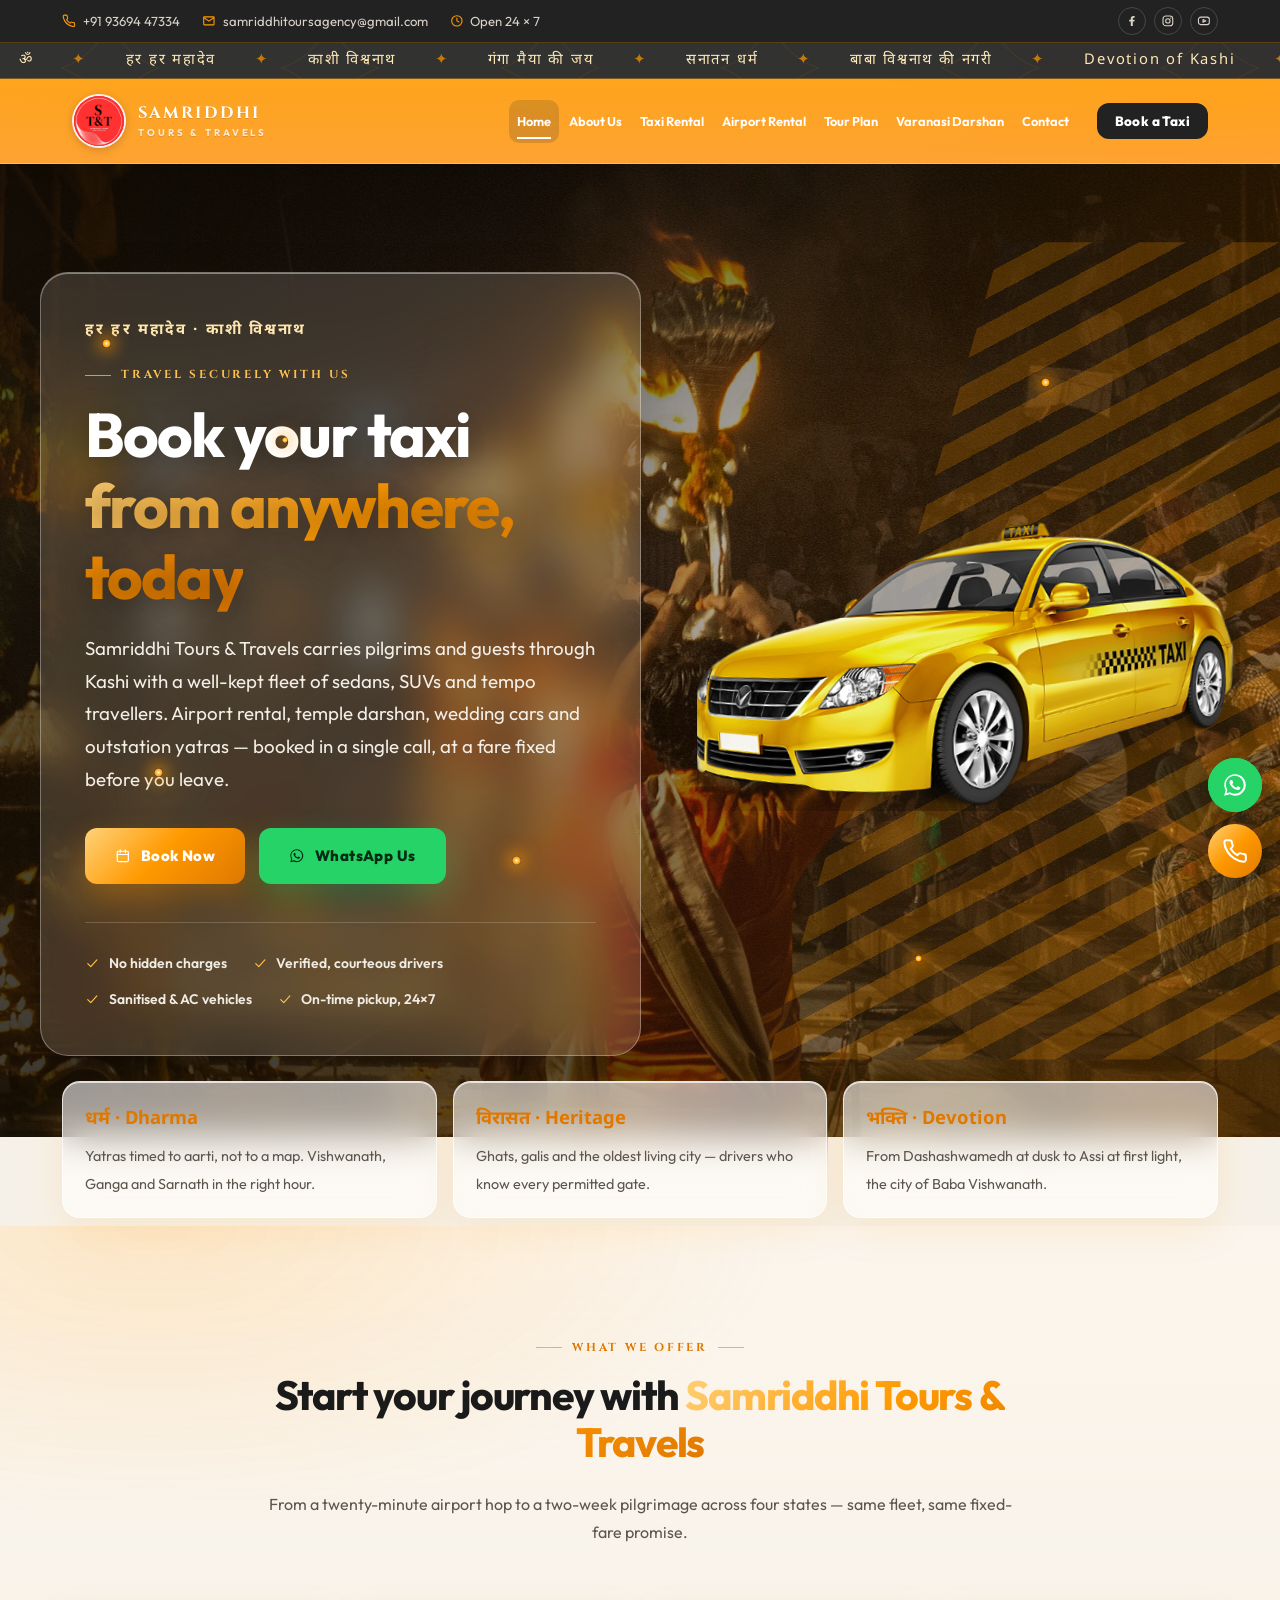
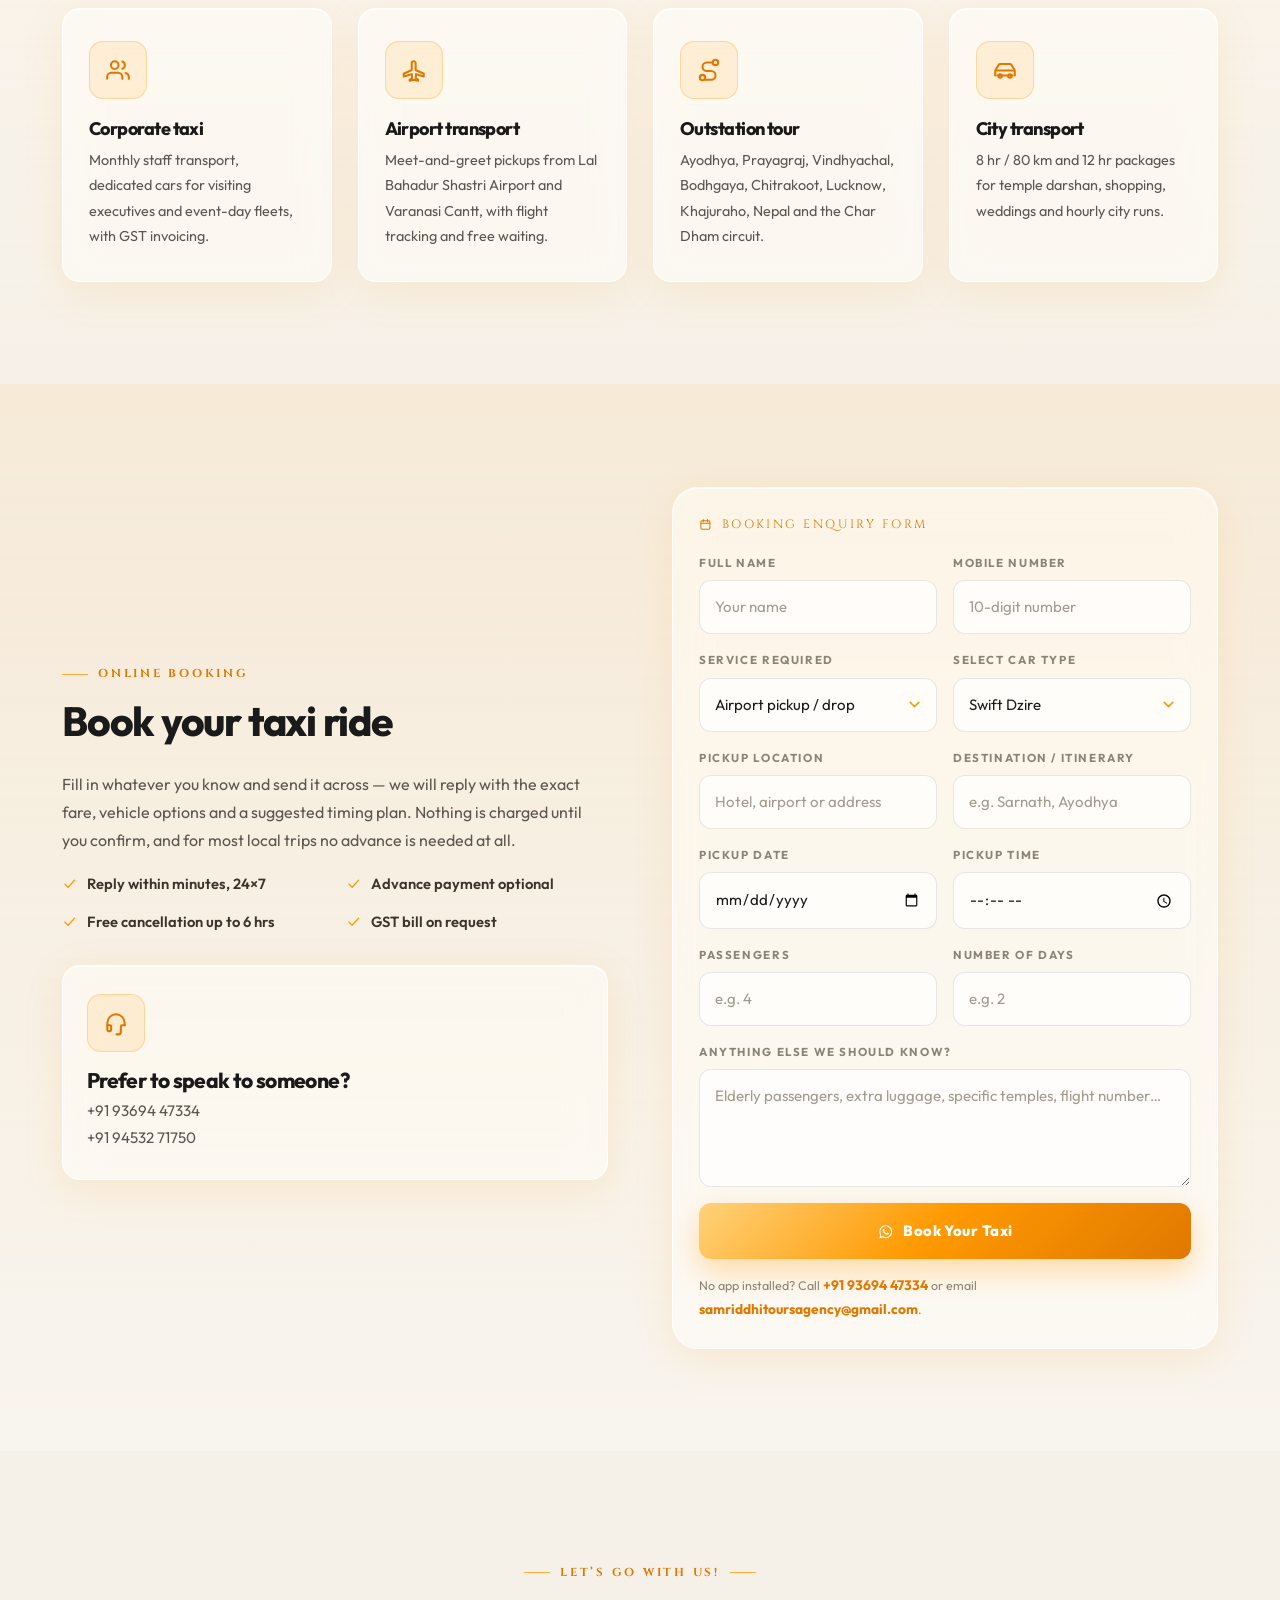
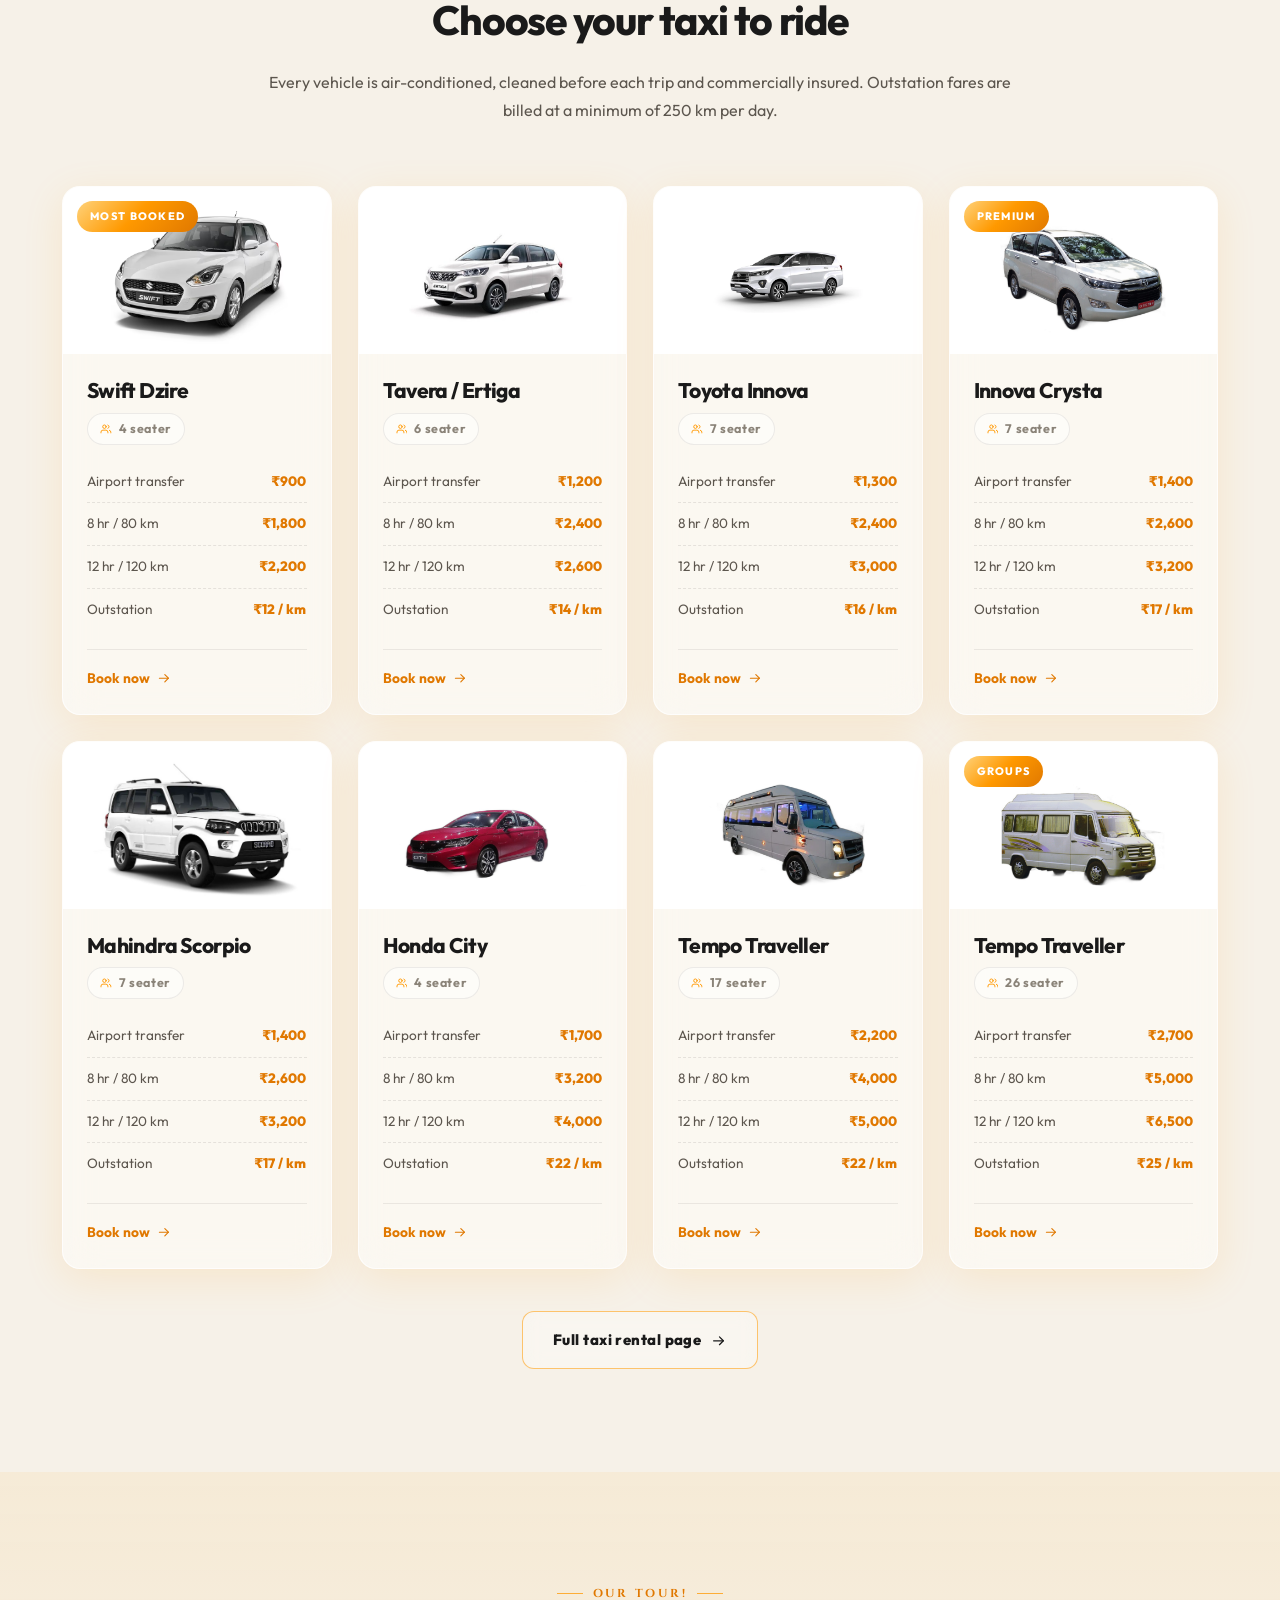
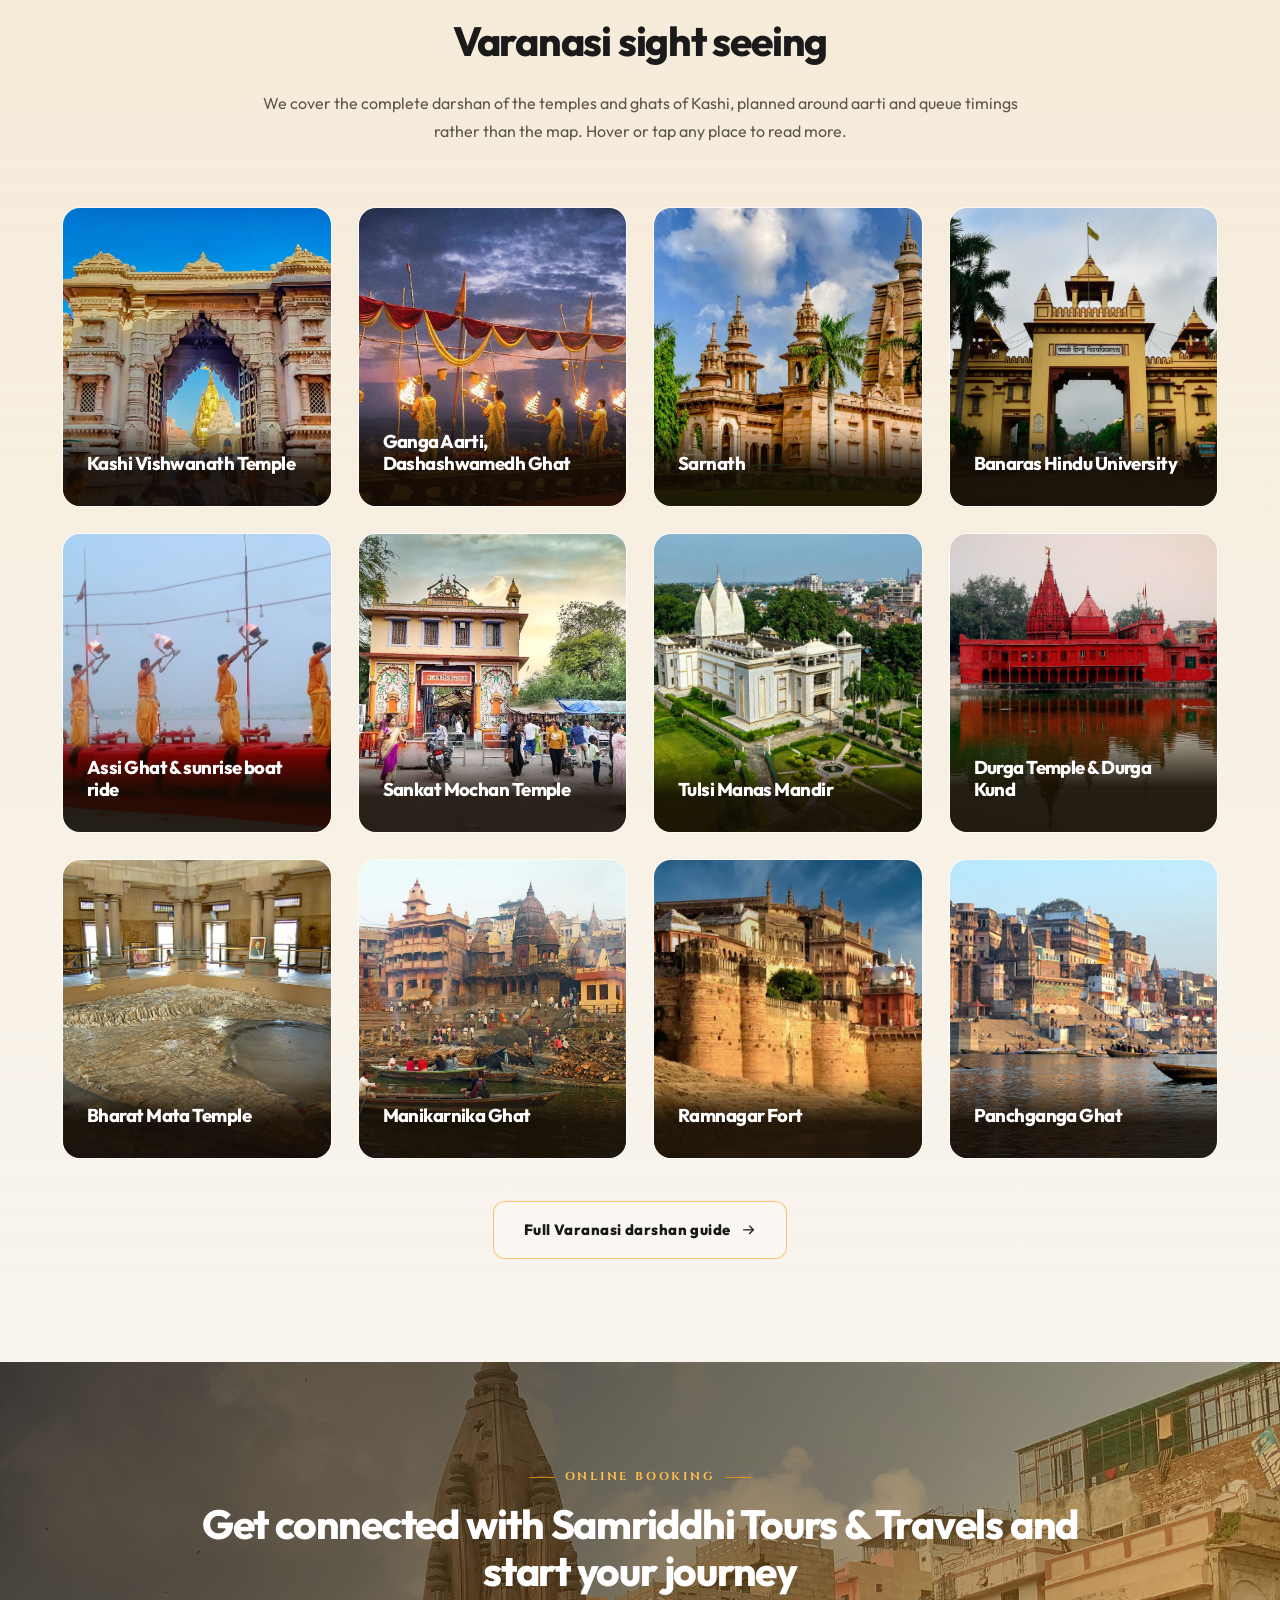
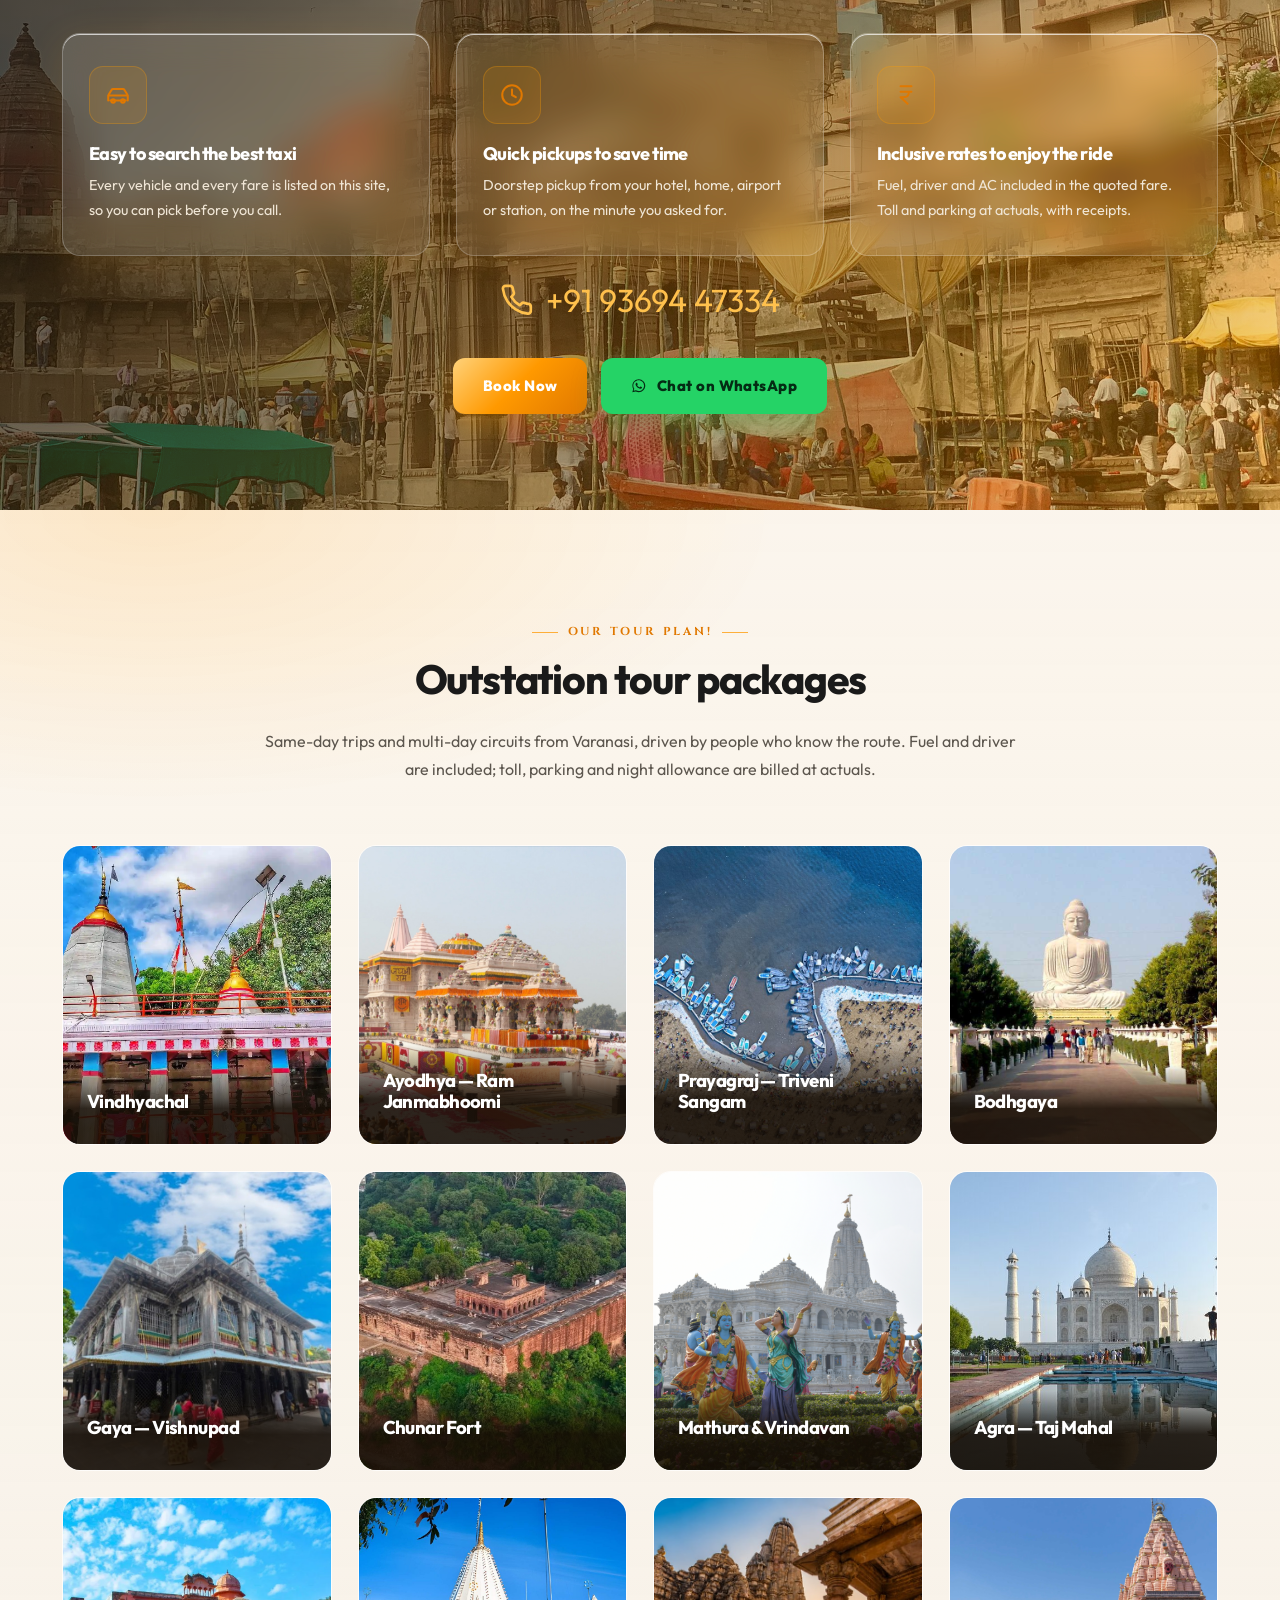
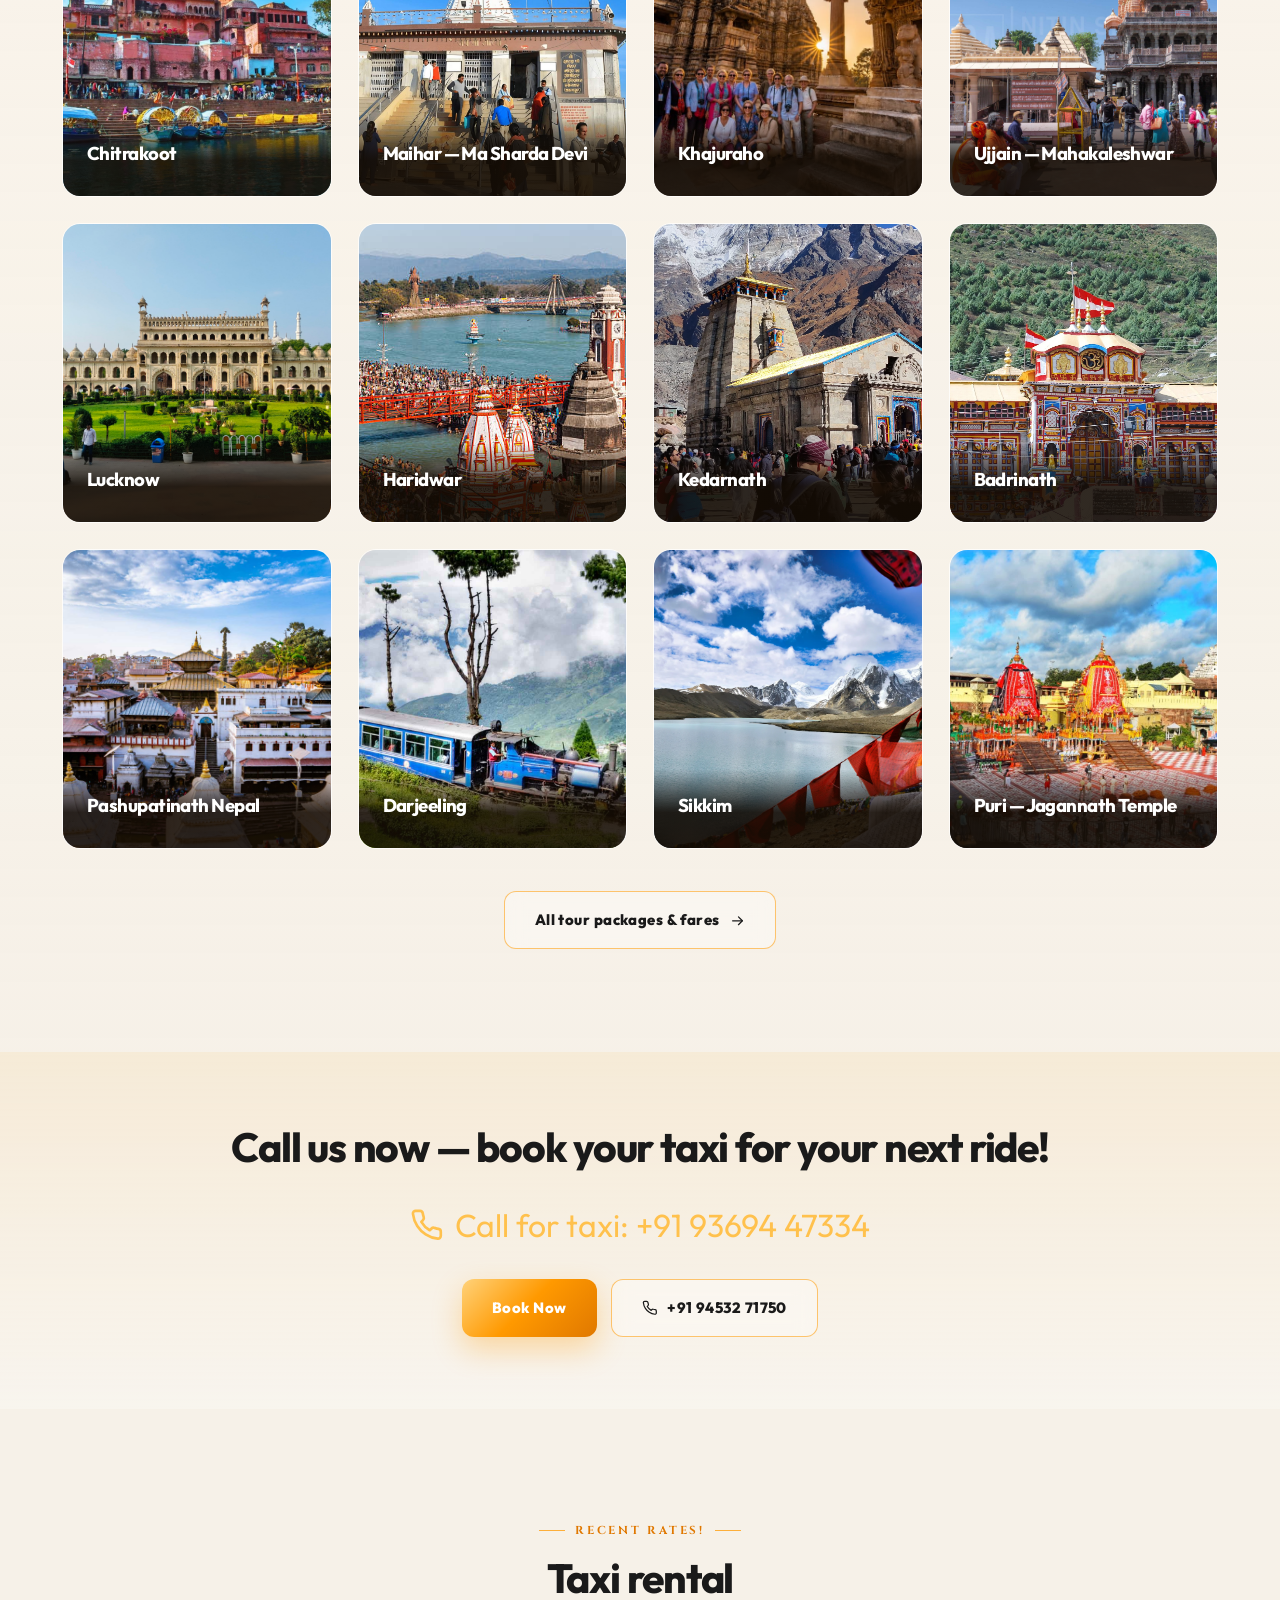
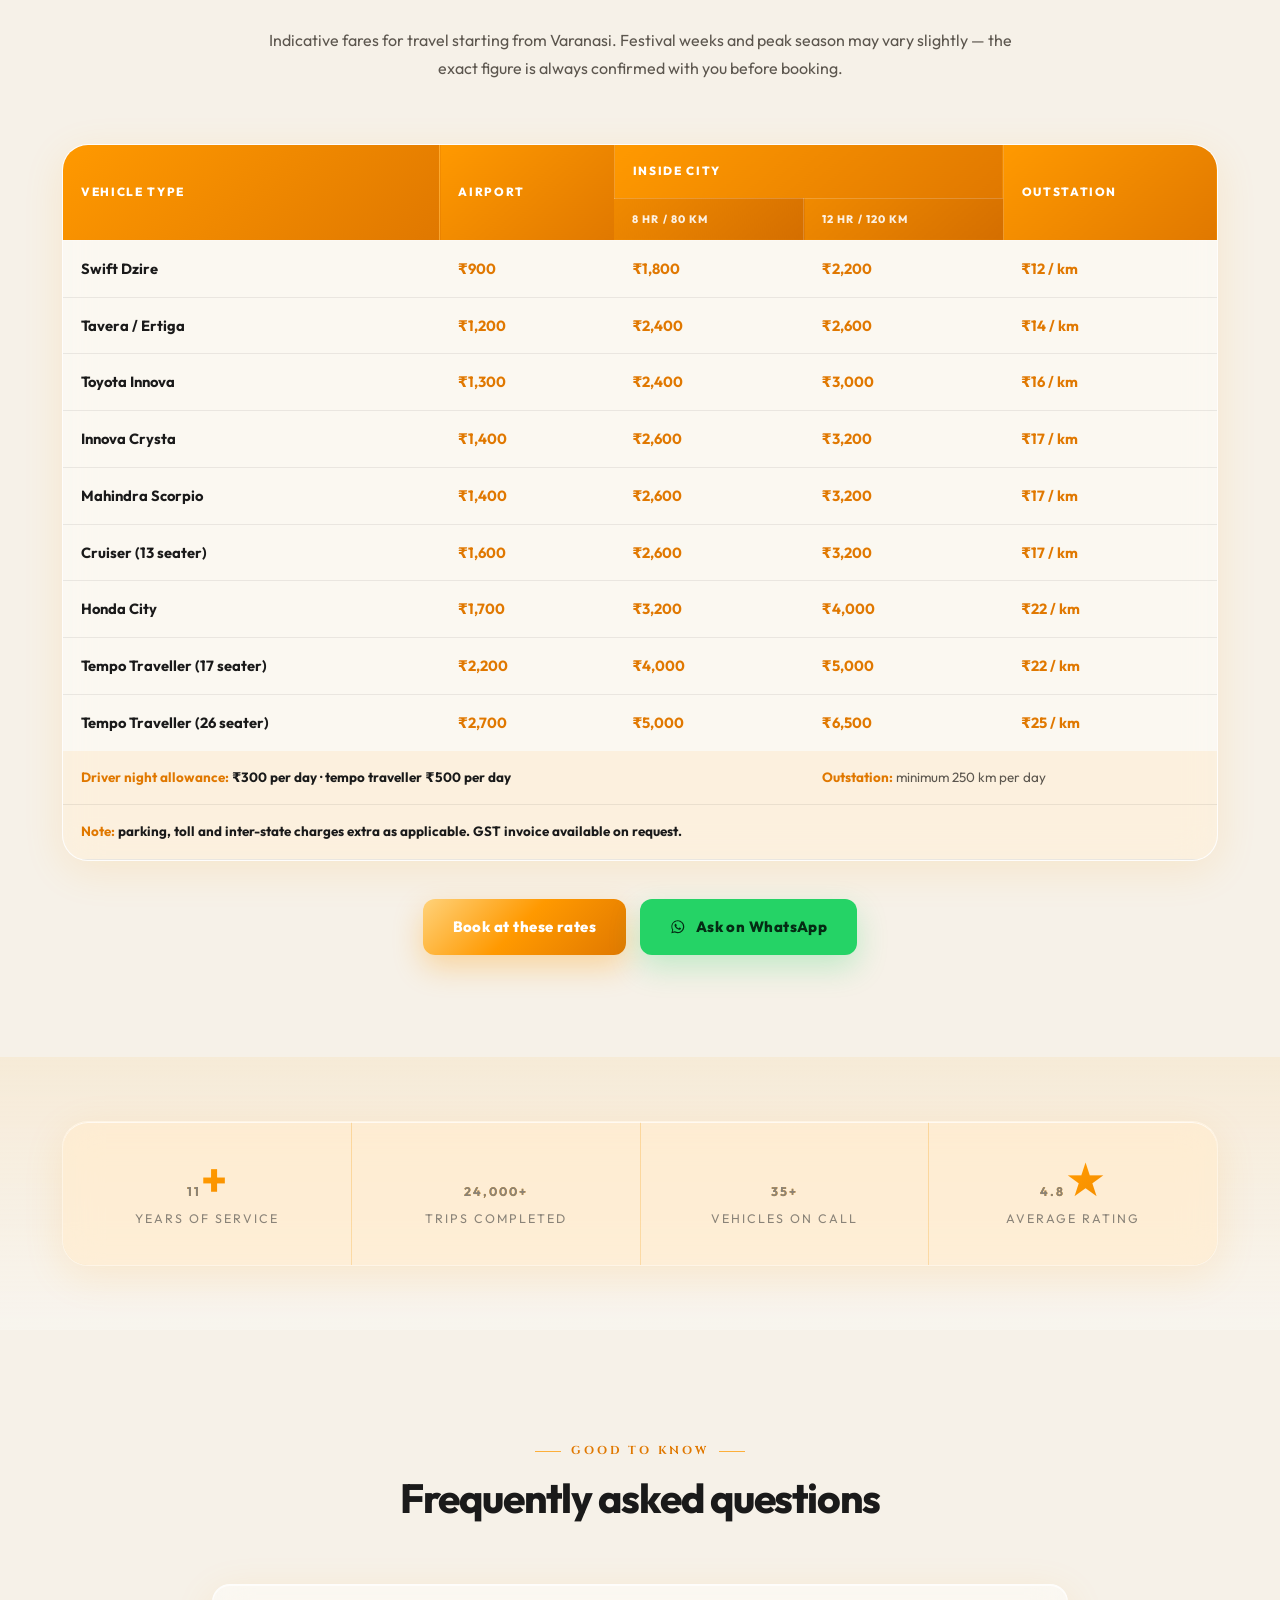
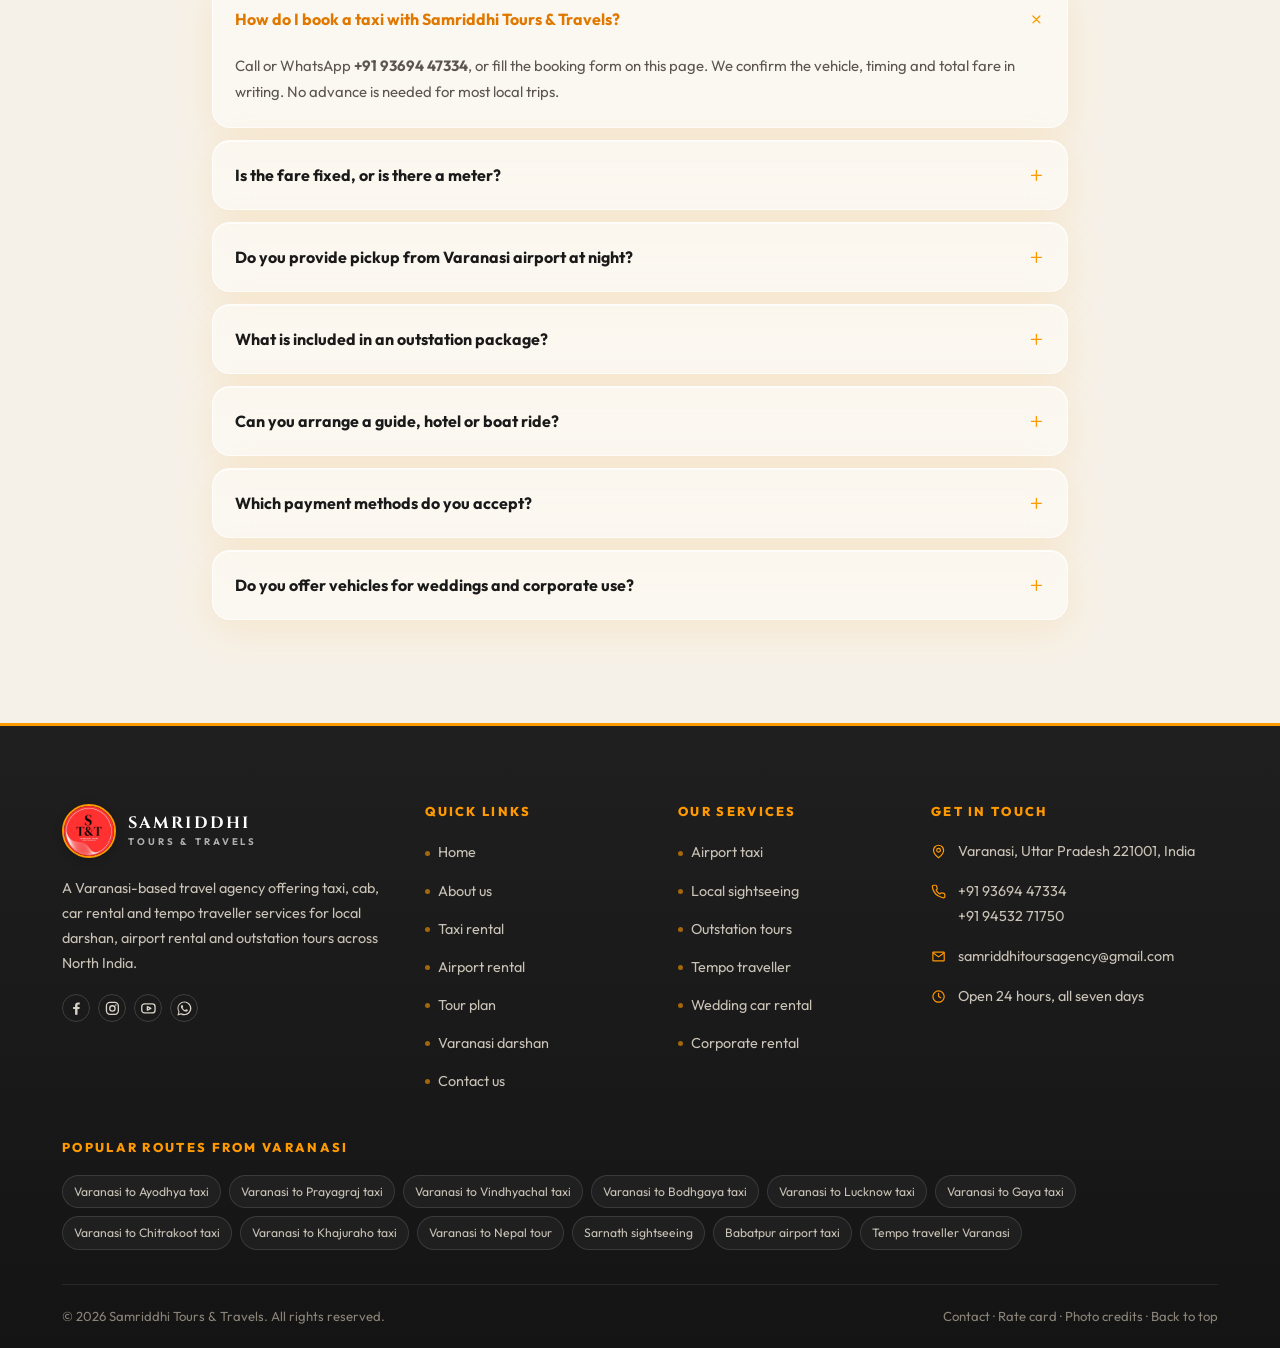
==== commit 6db8502e: "updated contents" ====
--- a/index.html
+++ b/index.html
@@ -650,168 +650,6 @@
 
         <div class="btn-row reveal" style="justify-content:center;margin-top:42px">
           <a class="btn btn--ghost" href="taxi-rental.html">Full taxi rental page <svg class="icon">
-              <use href="#i-arrow" />
-            </svg></a>
-        </div>
-      </div>
-    </section>
-
-    <!-- ===================================================== airport rental -->
-    <section class="section">
-      <div class="container">
-        <div class="sec-head reveal">
-          <span class="eyebrow">Let&rsquo;s go with us!</span>
-          <h2>Choose your airport rental</h2>
-          <p>Lal Bahadur Shastri International Airport (Babatpur) is about 26 km from the city centre — roughly 45
-            minutes. Flight tracking and 60 minutes of free waiting are included on every arrival.</p>
-        </div>
-
-        <div class="grid g-4">
-          <article class="card reveal">
-            <div class="card__media">
-              <span class="card__tag">Most booked</span>
-              <img src="assets/img/car-dzire.jpg" alt="Swift Dzire airport taxi" loading="lazy" />
-            </div>
-            <div class="card__body">
-              <h3>Swift Dzire</h3>
-              <span class="seats"><svg class="icon">
-                  <use href="#i-users" />
-                </svg> 4 seater</span>
-              <span class="fare-big"><small>Airport transfer</small>&#8377;900</span>
-              <div class="card__foot">
-                <a class="link-gold" href="#book" data-prefill="Swift Dzire">Book now <svg class="icon">
-                    <use href="#i-arrow" />
-                  </svg></a>
-              </div>
-            </div>
-          </article>
-
-          <article class="card reveal">
-            <div class="card__media"><img src="assets/img/car-ertiga.jpg" alt="Tavera or Ertiga airport taxi"
-                loading="lazy" /></div>
-            <div class="card__body">
-              <h3>Tavera / Ertiga</h3>
-              <span class="seats"><svg class="icon">
-                  <use href="#i-users" />
-                </svg> 6 seater</span>
-              <span class="fare-big"><small>Airport transfer</small>&#8377;1,200</span>
-              <div class="card__foot">
-                <a class="link-gold" href="#book" data-prefill="Ertiga">Book now <svg class="icon">
-                    <use href="#i-arrow" />
-                  </svg></a>
-              </div>
-            </div>
-          </article>
-
-          <article class="card reveal">
-            <div class="card__media"><img src="assets/img/car-innova.jpg" alt="Toyota Innova airport taxi"
-                loading="lazy" /></div>
-            <div class="card__body">
-              <h3>Toyota Innova</h3>
-              <span class="seats"><svg class="icon">
-                  <use href="#i-users" />
-                </svg> 7 seater</span>
-              <span class="fare-big"><small>Airport transfer</small>&#8377;1,300</span>
-              <div class="card__foot">
-                <a class="link-gold" href="#book" data-prefill="Toyota Innova">Book now <svg class="icon">
-                    <use href="#i-arrow" />
-                  </svg></a>
-              </div>
-            </div>
-          </article>
-
-          <article class="card reveal">
-            <div class="card__media">
-              <span class="card__tag">Premium</span>
-              <img src="assets/img/car-crysta.jpg" alt="Toyota Innova Crysta airport taxi" loading="lazy" />
-            </div>
-            <div class="card__body">
-              <h3>Innova Crysta</h3>
-              <span class="seats"><svg class="icon">
-                  <use href="#i-users" />
-                </svg> 7 seater</span>
-              <span class="fare-big"><small>Airport transfer</small>&#8377;1,400</span>
-              <div class="card__foot">
-                <a class="link-gold" href="#book" data-prefill="Crysta">Book now <svg class="icon">
-                    <use href="#i-arrow" />
-                  </svg></a>
-              </div>
-            </div>
-          </article>
-
-          <article class="card reveal">
-            <div class="card__media"><img src="assets/img/car-scorpio.jpg?v=2" alt="Mahindra Scorpio airport taxi"
-                loading="lazy" /></div>
-            <div class="card__body">
-              <h3>Mahindra Scorpio</h3>
-              <span class="seats"><svg class="icon">
-                  <use href="#i-users" />
-                </svg> 7 seater</span>
-              <span class="fare-big"><small>Airport transfer</small>&#8377;1,400</span>
-              <div class="card__foot">
-                <a class="link-gold" href="#book" data-prefill="Scorpio">Book now <svg class="icon">
-                    <use href="#i-arrow" />
-                  </svg></a>
-              </div>
-            </div>
-          </article>
-
-          <article class="card reveal">
-            <div class="card__media"><img src="assets/img/car-city.jpg?v=2" alt="Honda City airport taxi"
-                loading="lazy" /></div>
-            <div class="card__body">
-              <h3>Honda City</h3>
-              <span class="seats"><svg class="icon">
-                  <use href="#i-users" />
-                </svg> 4 seater</span>
-              <span class="fare-big"><small>Airport transfer</small>&#8377;1,700</span>
-              <div class="card__foot">
-                <a class="link-gold" href="#book" data-prefill="Honda City">Book now <svg class="icon">
-                    <use href="#i-arrow" />
-                  </svg></a>
-              </div>
-            </div>
-          </article>
-
-          <article class="card reveal">
-            <div class="card__media"><img src="assets/img/car-tempo.jpg?v=2" alt="Tempo traveller airport transfer"
-                loading="lazy" /></div>
-            <div class="card__body">
-              <h3>Tempo Traveller</h3>
-              <span class="seats"><svg class="icon">
-                  <use href="#i-users" />
-                </svg> 17 seater</span>
-              <span class="fare-big"><small>Airport transfer</small>&#8377;2,200</span>
-              <div class="card__foot">
-                <a class="link-gold" href="#book" data-prefill="Tempo Traveller 17">Book now <svg class="icon">
-                    <use href="#i-arrow" />
-                  </svg></a>
-              </div>
-            </div>
-          </article>
-
-          <article class="card reveal">
-            <div class="card__media">
-              <span class="card__tag">Groups</span>
-              <img src="assets/img/car-bus.jpg?v=2" alt="Large tempo traveller airport transfer" loading="lazy" />
-            </div>
-            <div class="card__body">
-              <h3>Tempo Traveller</h3>
-              <span class="seats"><svg class="icon">
-                  <use href="#i-users" />
-                </svg> 26 seater</span>
-              <span class="fare-big"><small>Airport transfer</small>&#8377;2,700</span>
-              <div class="card__foot">
-                <a class="link-gold" href="#book" data-prefill="Tempo Traveller 26">Book now <svg class="icon">
-                    <use href="#i-arrow" />
-                  </svg></a>
-              </div>
-            </div>
-          </article>
-        </div>
-
-        <div class="btn-row reveal" style="justify-content:center;margin-top:42px">
-          <a class="btn btn--ghost" href="airport-rental.html">All airport rental details <svg class="icon">
               <use href="#i-arrow" />
             </svg></a>
         </div>
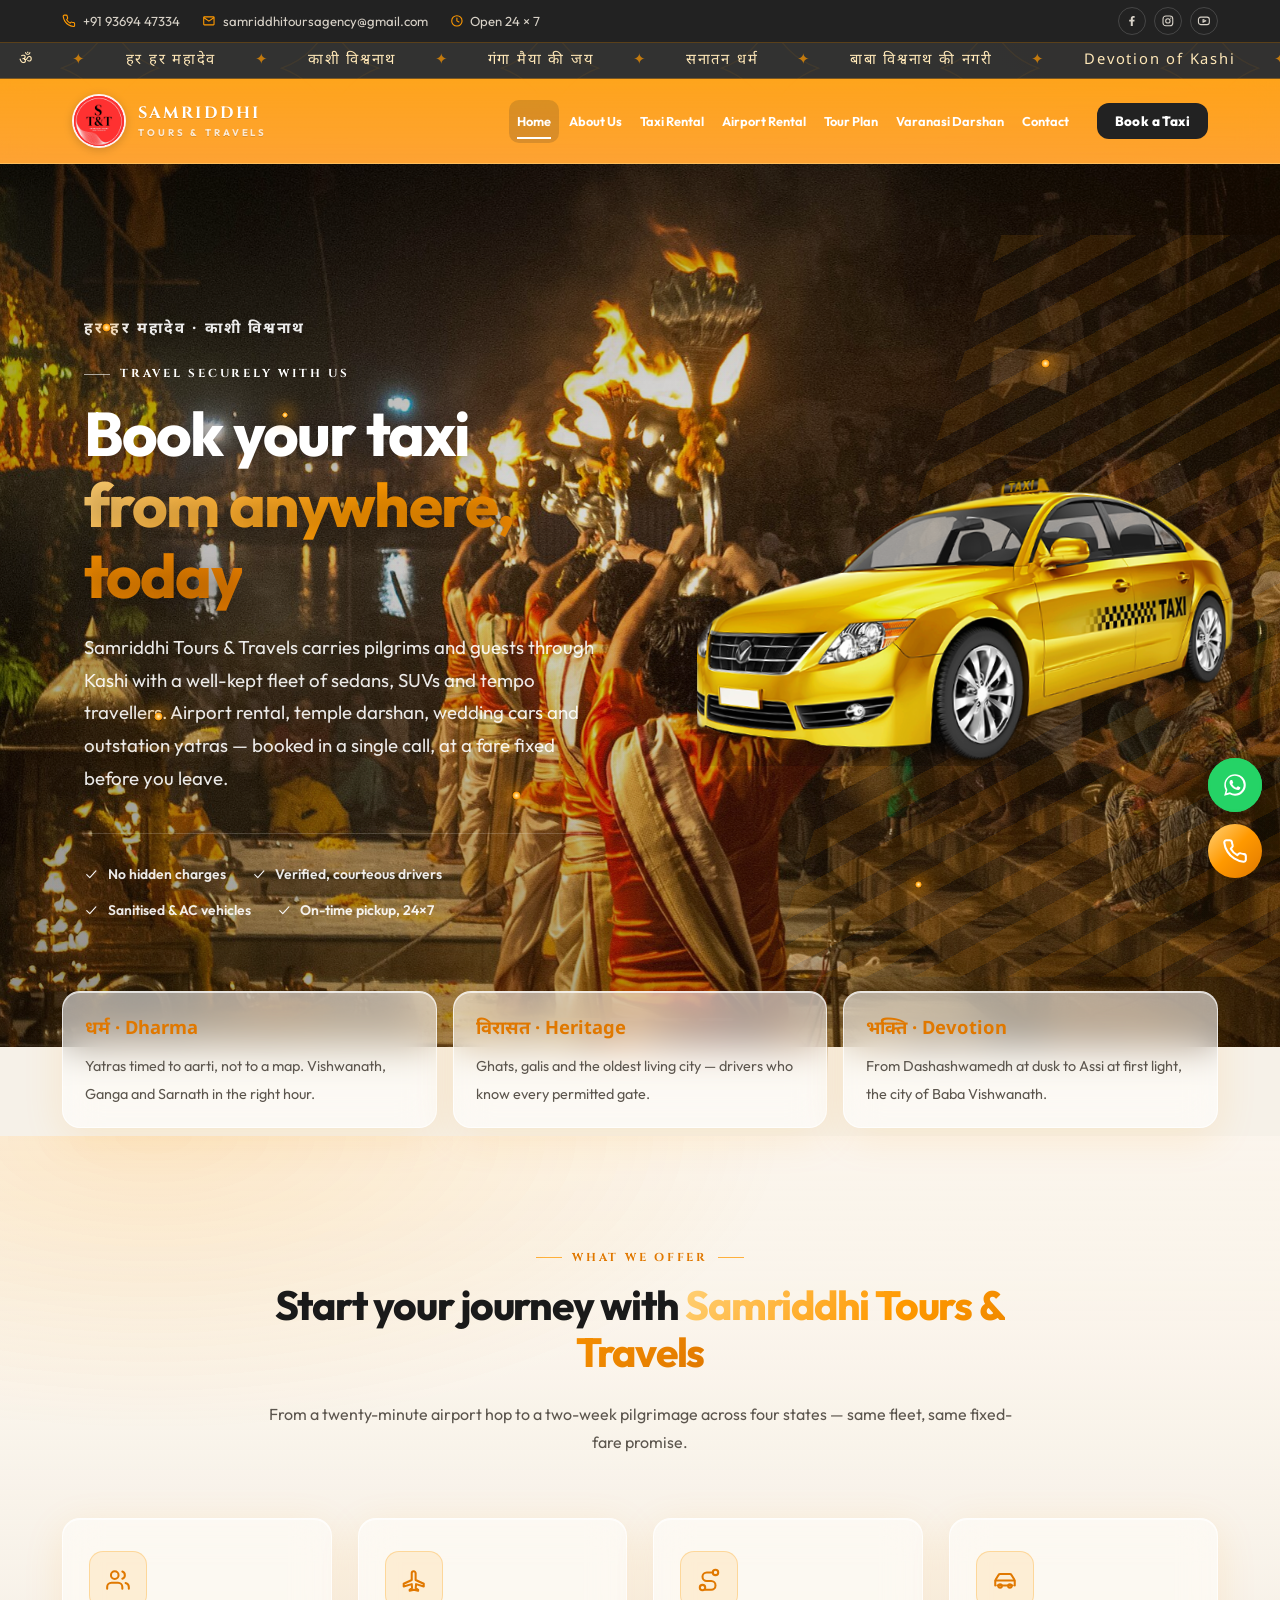
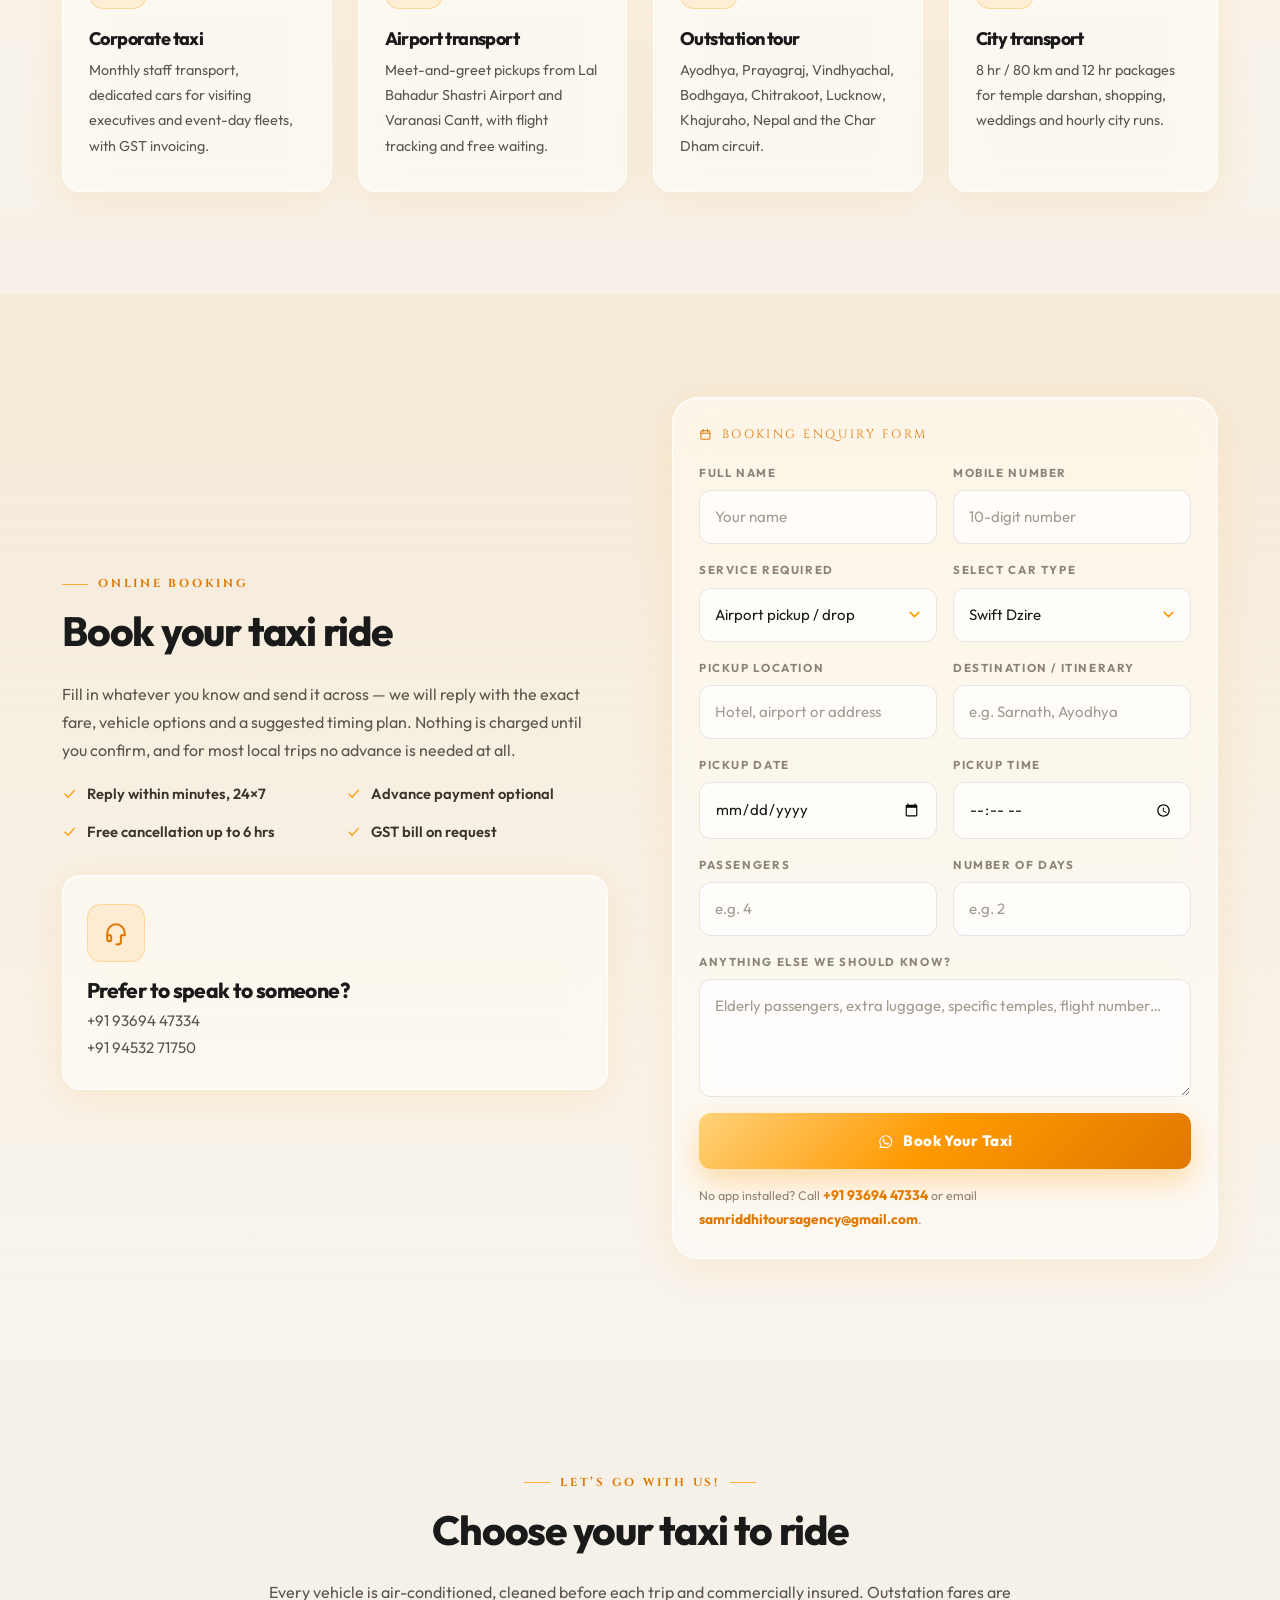
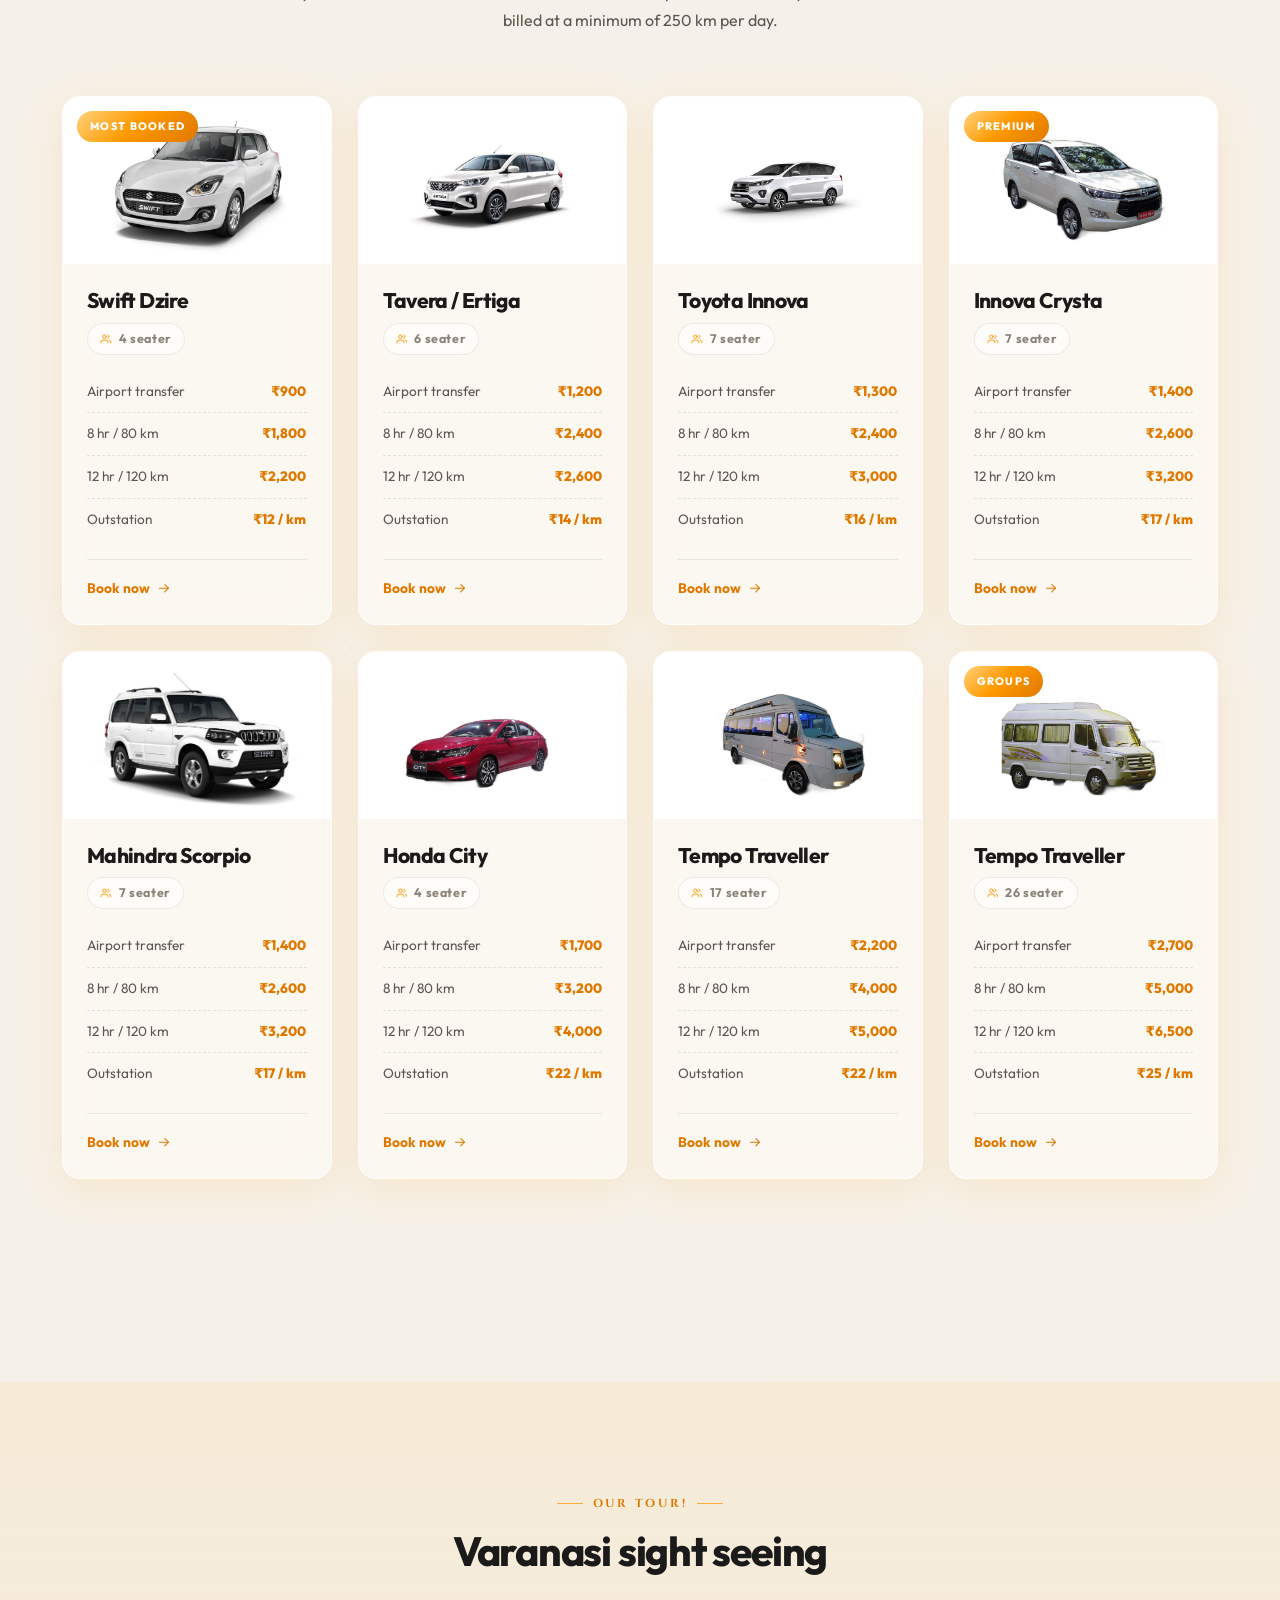
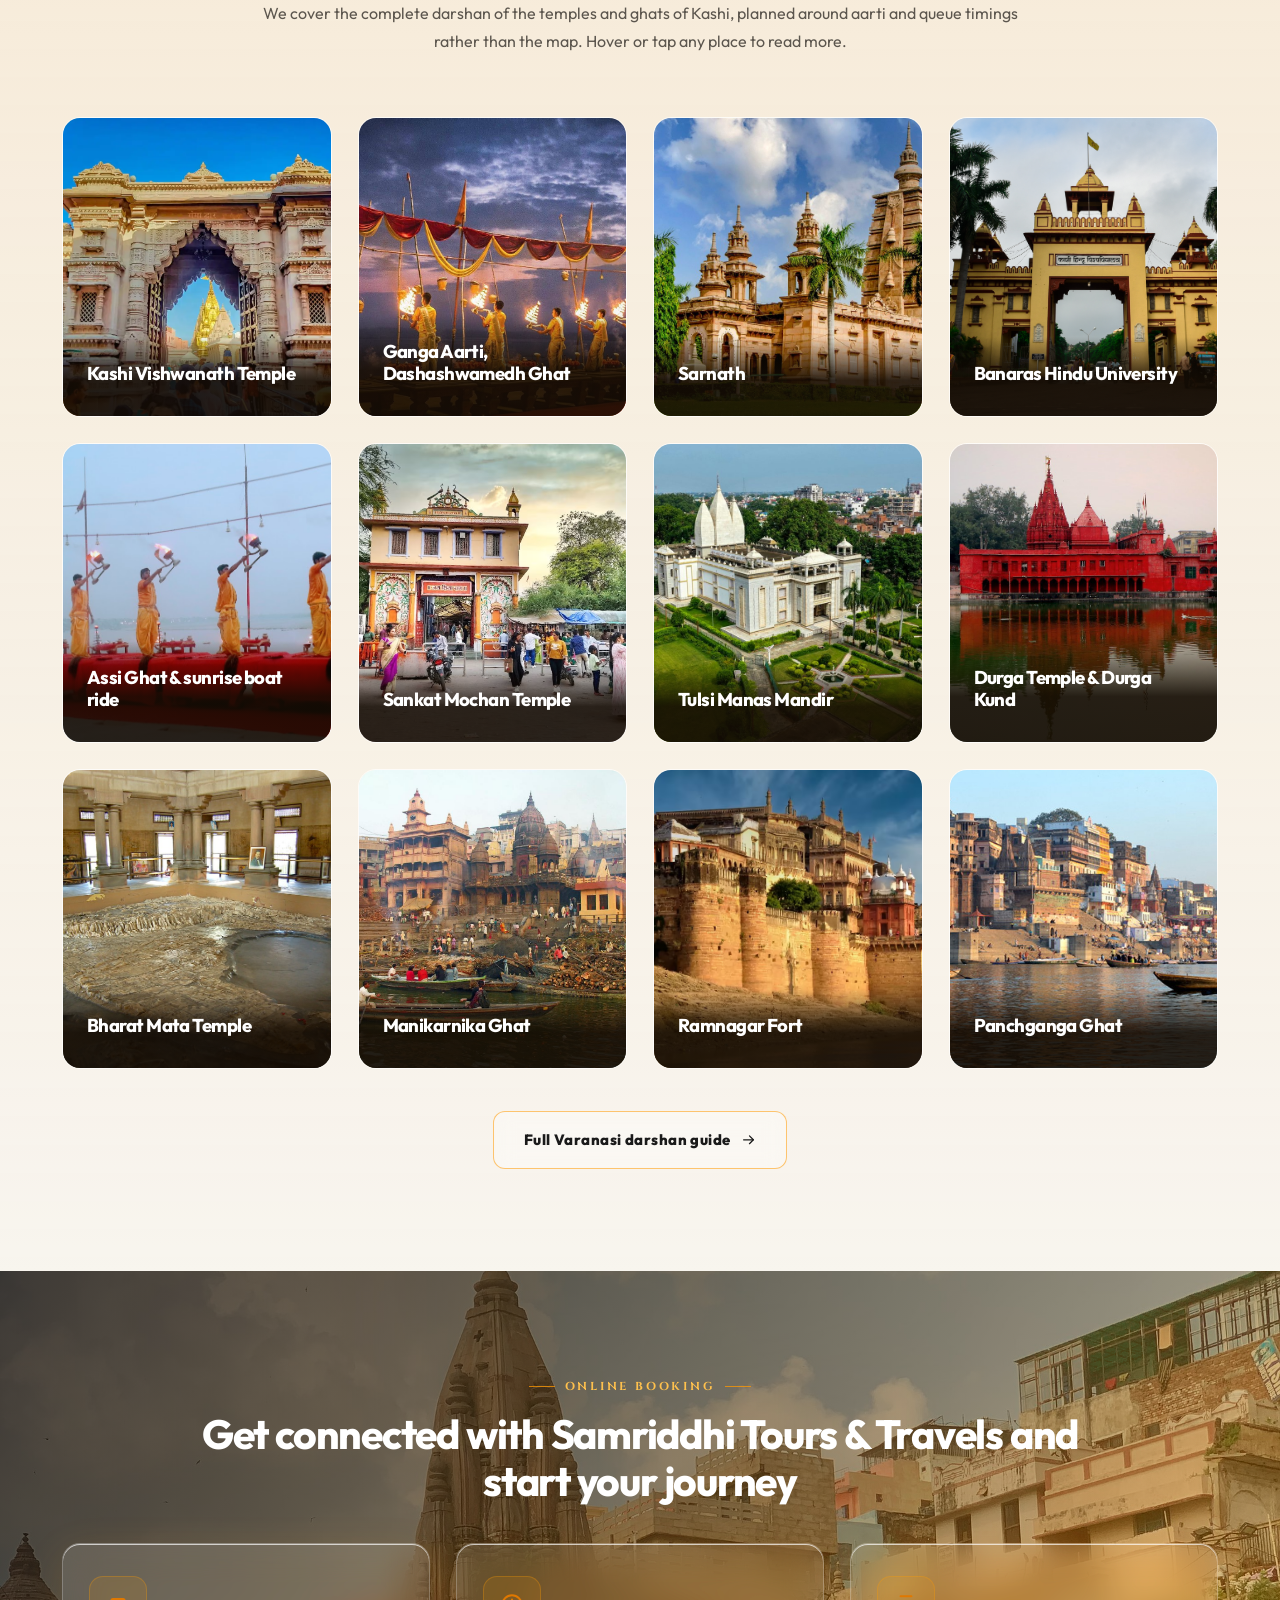
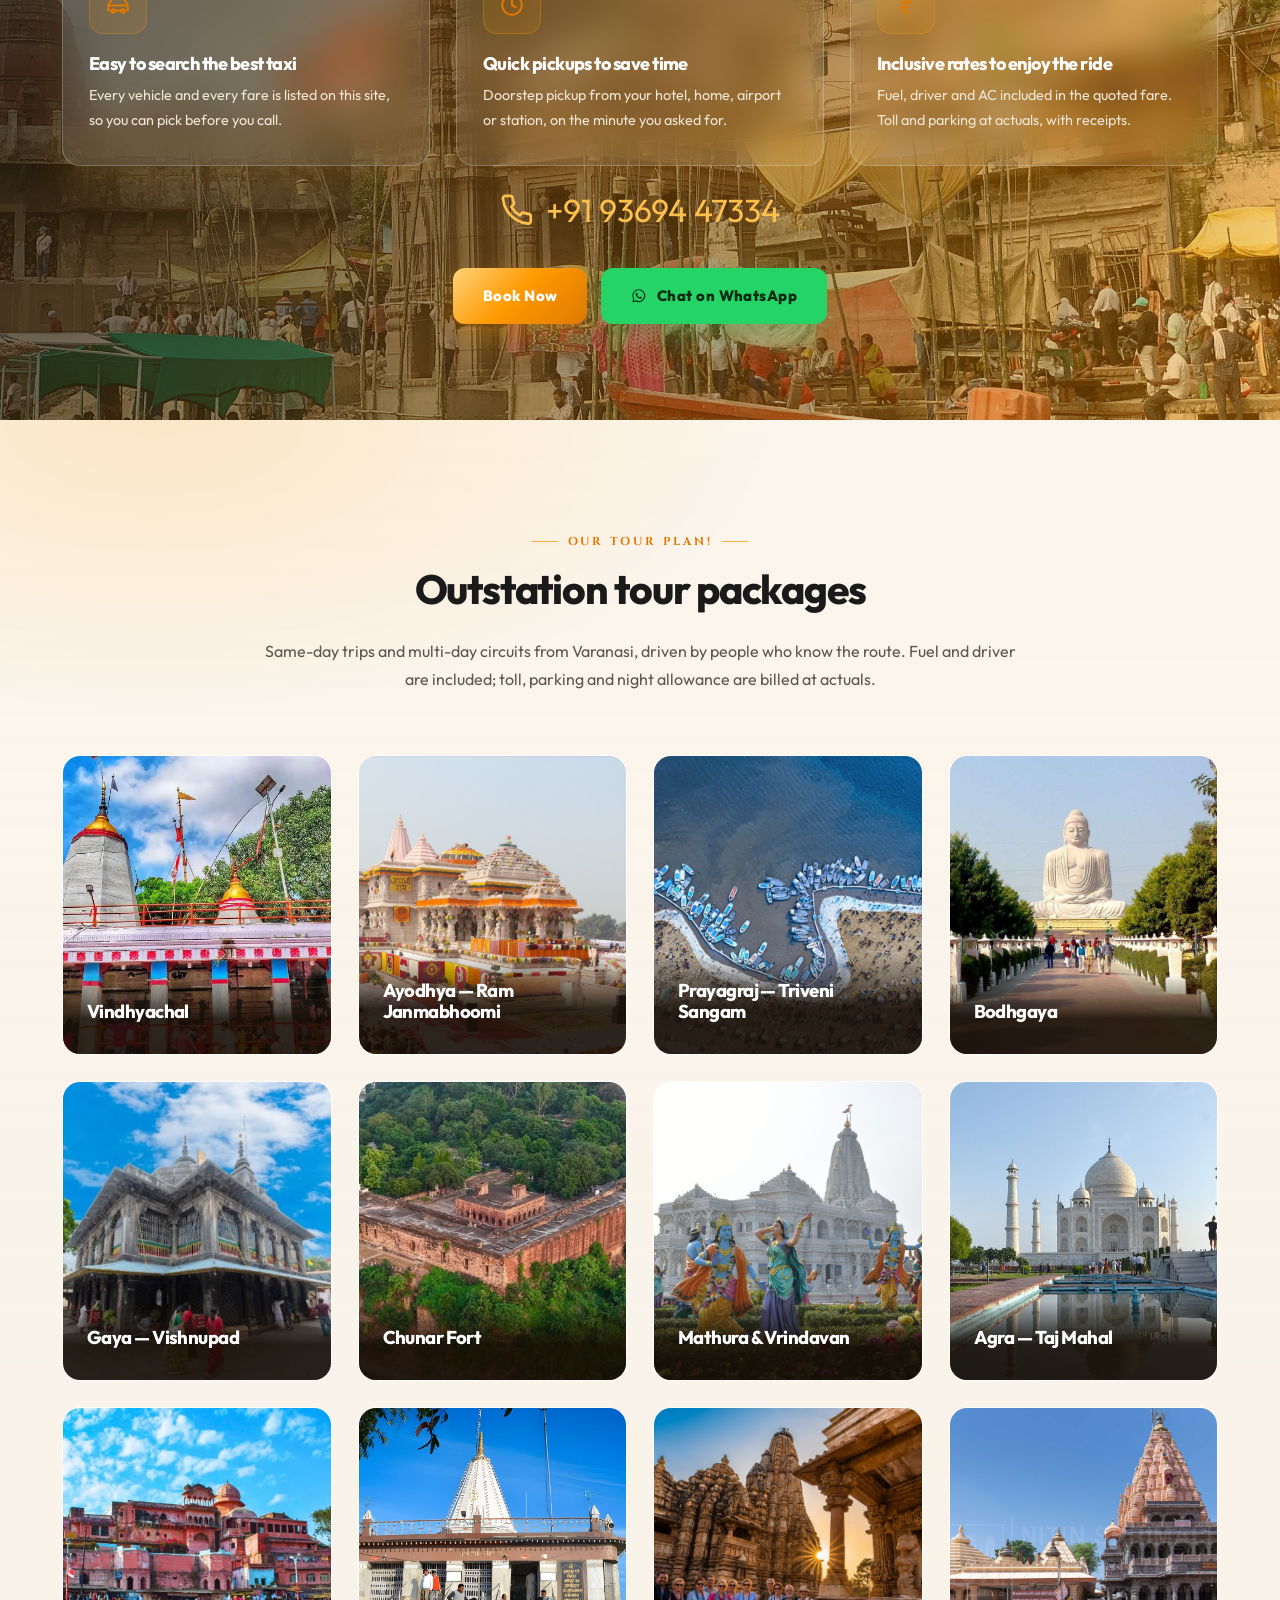
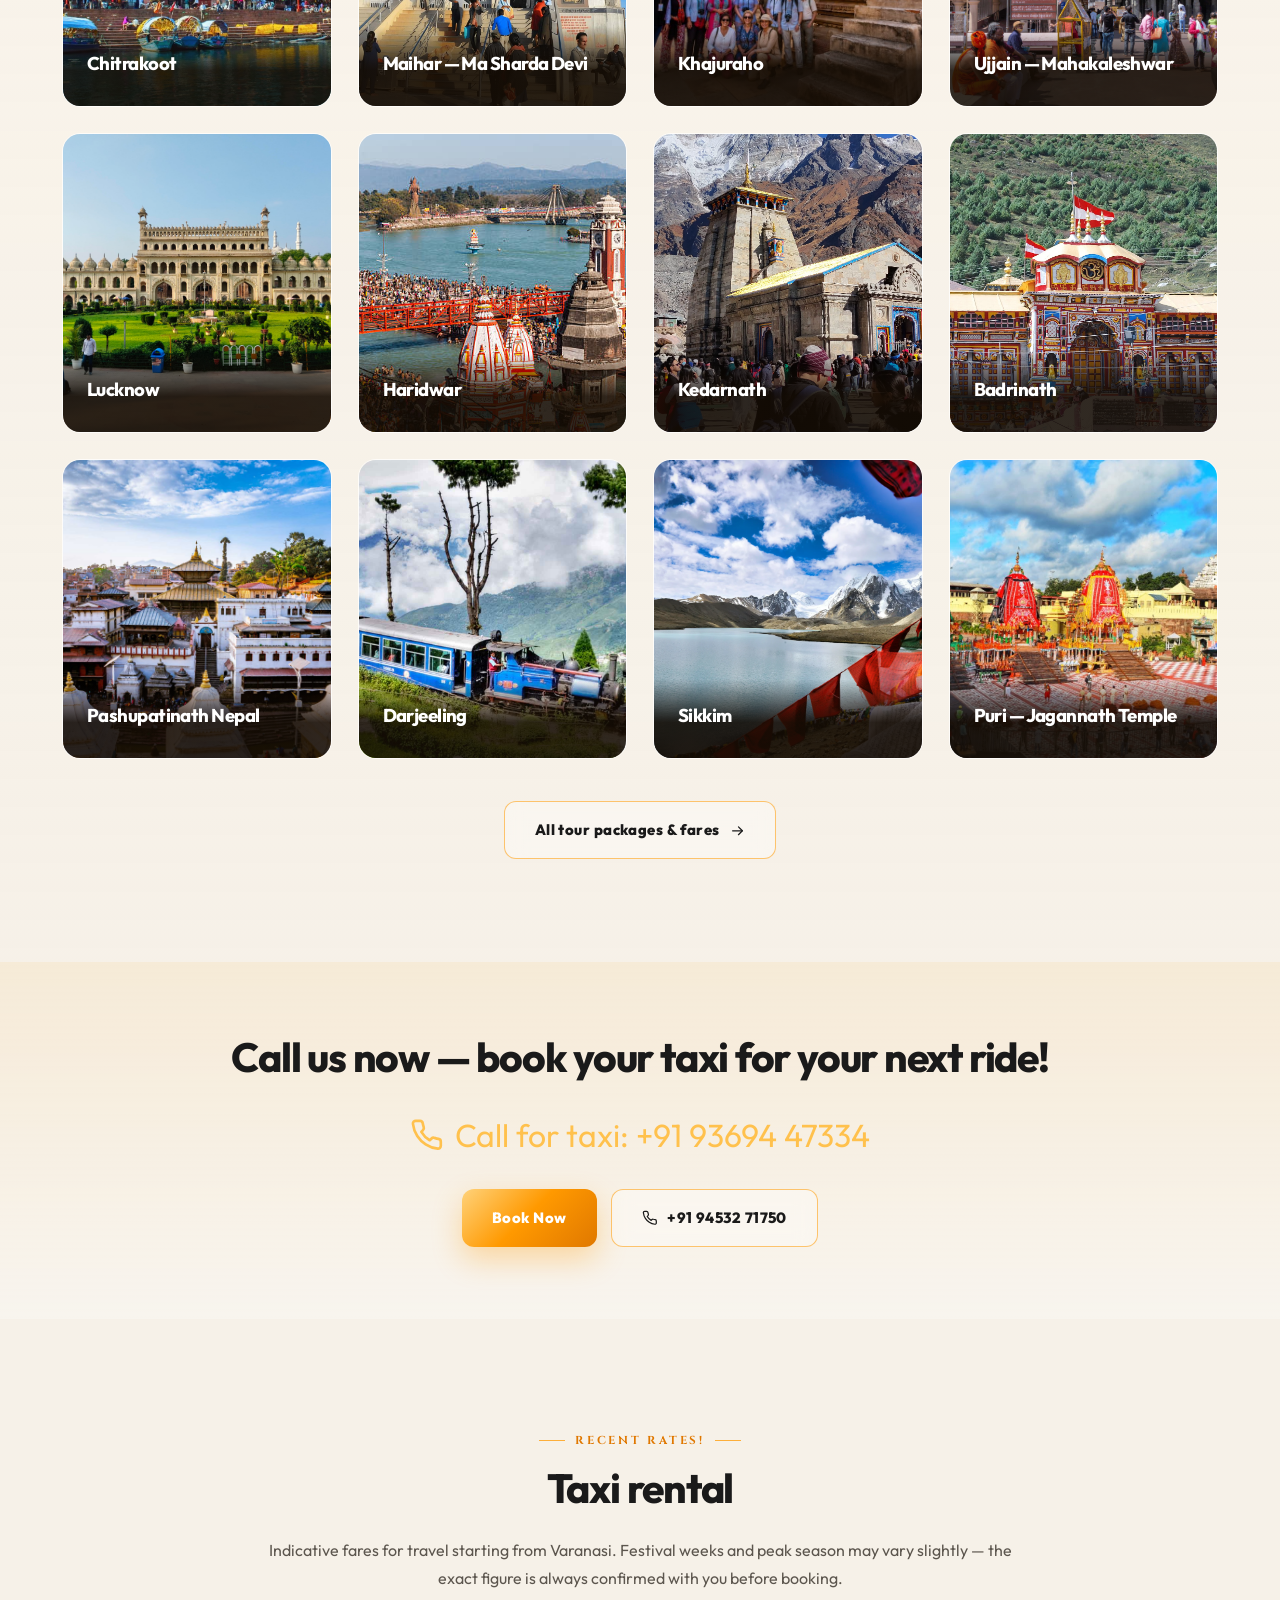
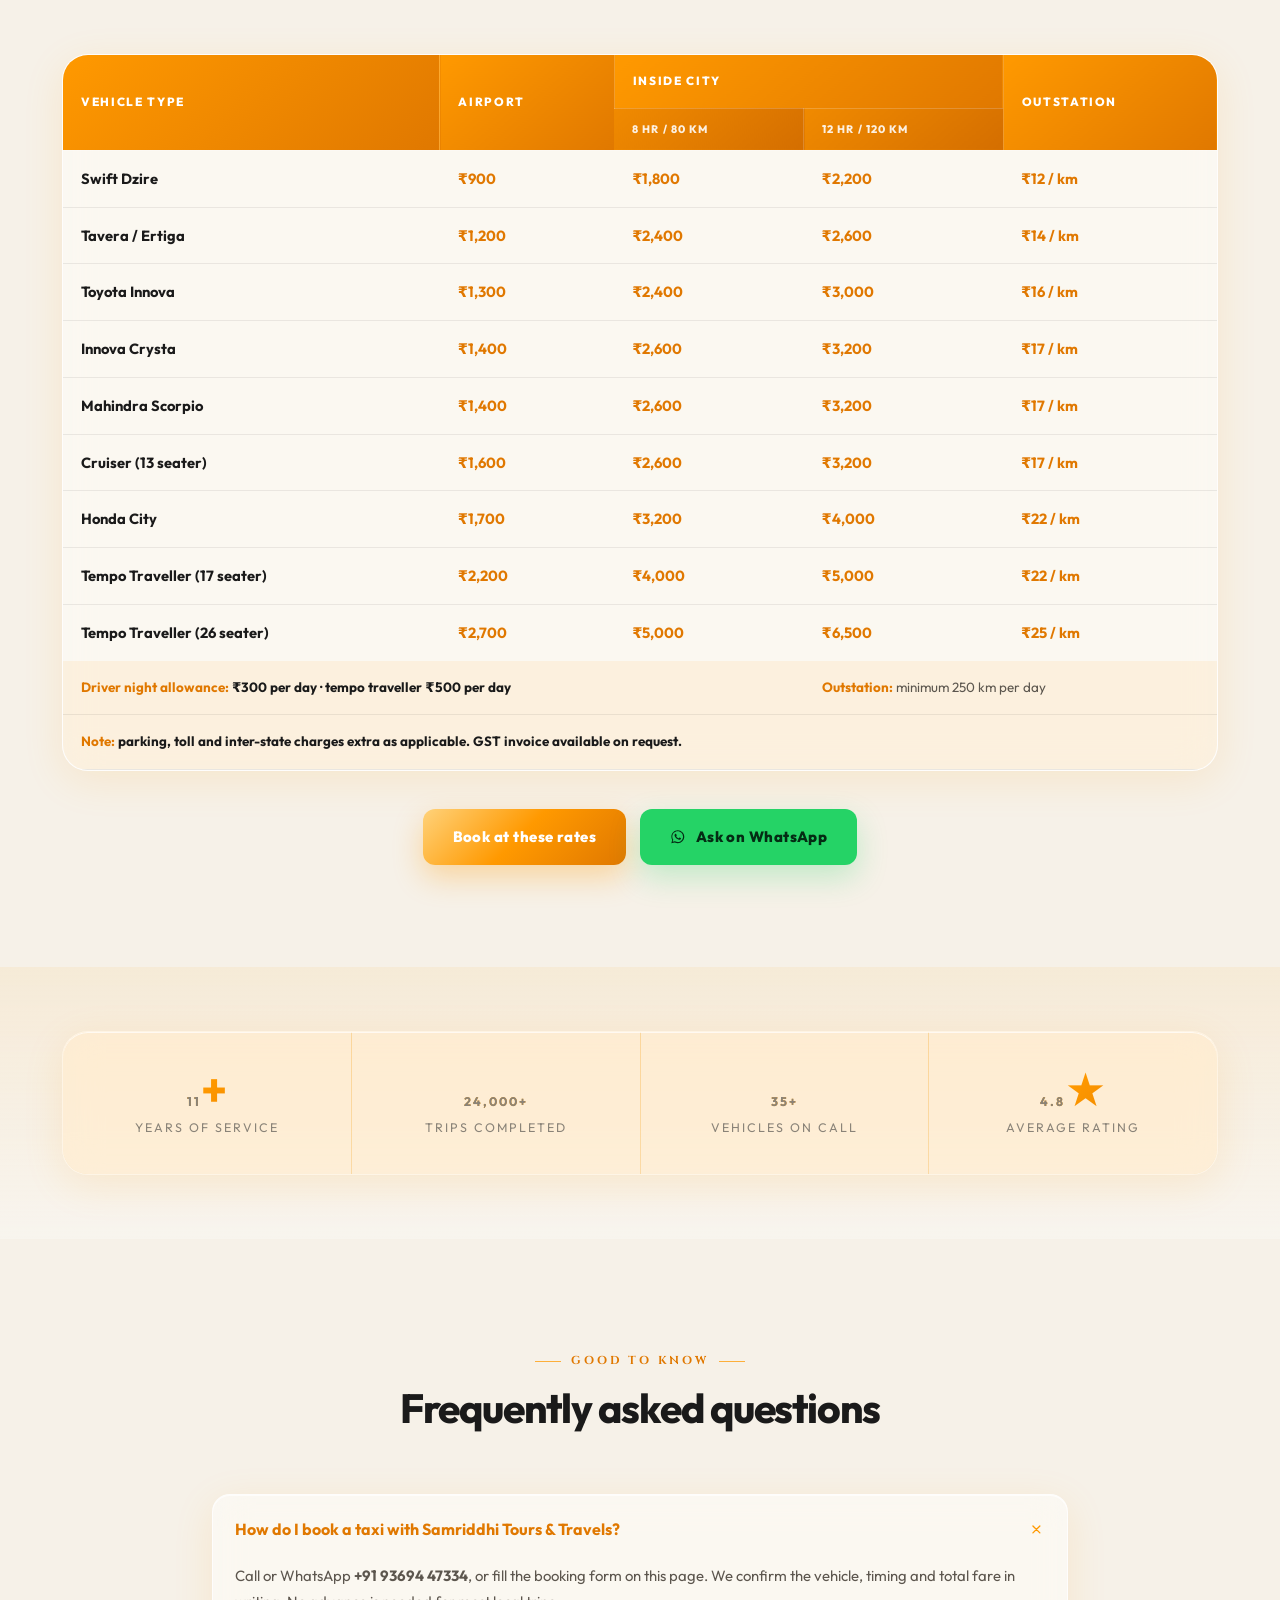
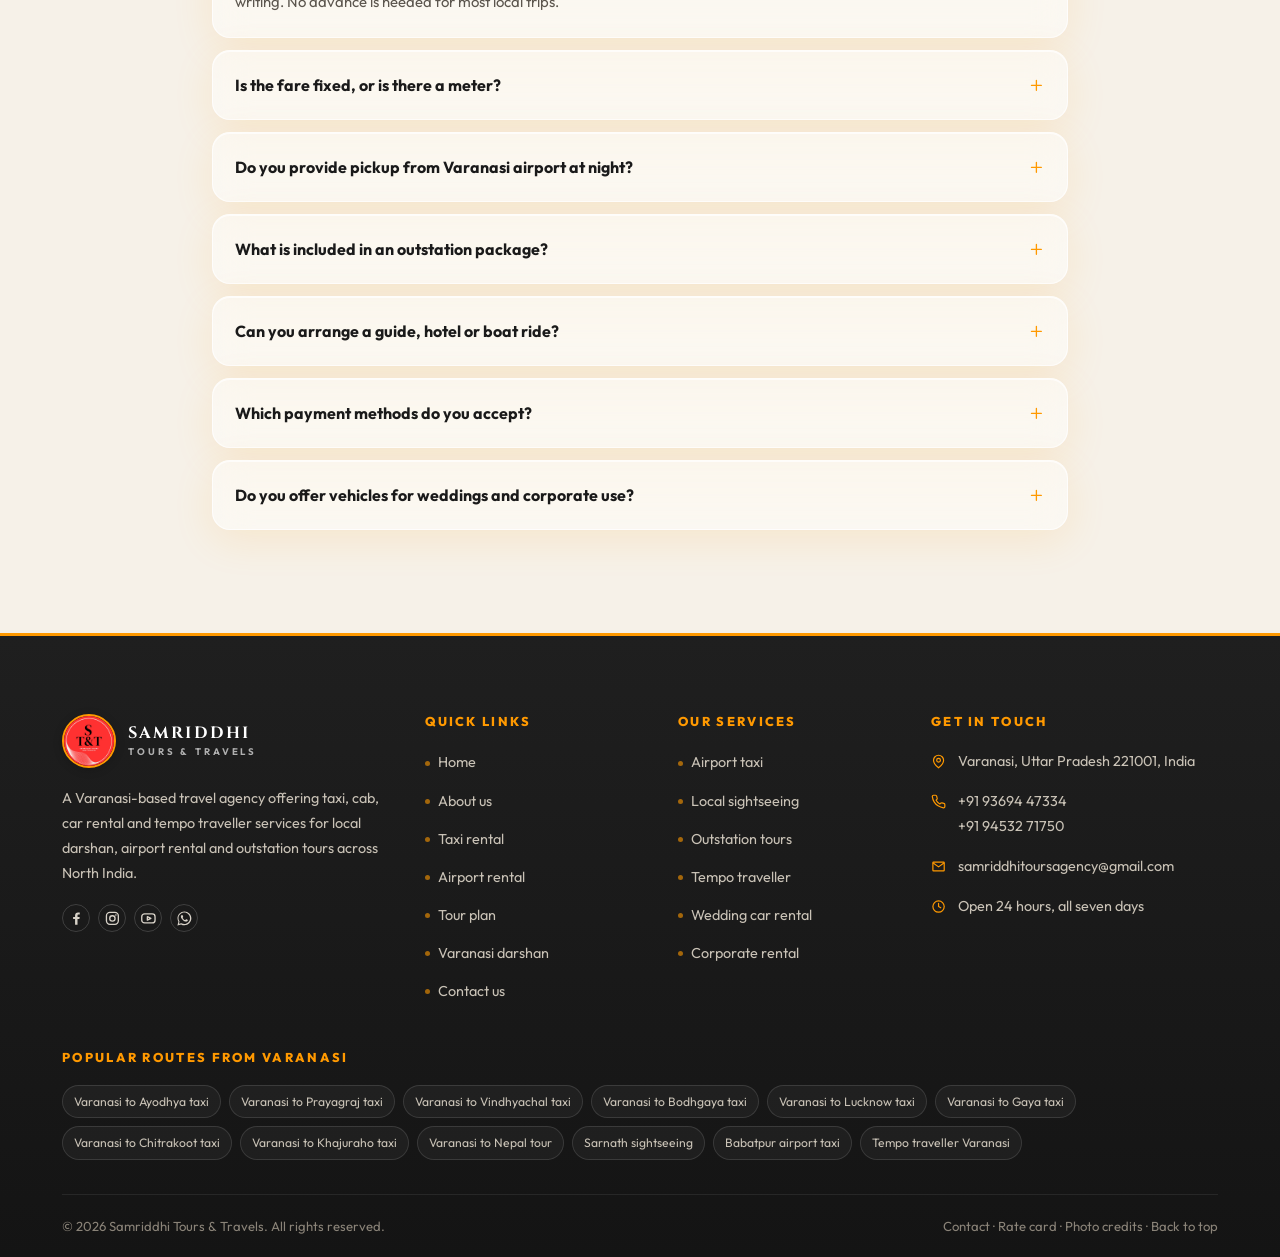
==== commit 85082f17: "Refactor layout and styles for improved responsiveness and visual consistency across multiple pages" ====
--- a/index.html
+++ b/index.html
@@ -229,17 +229,6 @@
             fleet of sedans, SUVs and tempo travellers. Airport rental, temple darshan, wedding cars
             and outstation yatras — booked in a single call, at a fare fixed before you leave.
           </p>
-          <div class="btn-row">
-            <a class="btn" href="#book"><svg class="icon">
-                <use href="#i-cal" />
-              </svg> Book Now</a>
-            <a class="btn btn--wa"
-              href="https://wa.me/919453271750?text=Hi%20Samriddhi%20Tours%20%26%20Travels%2C%20I%20would%20like%20to%20book%20a%20taxi."
-              target="_blank" rel="noopener"><svg class="icon icon--fill">
-                <use href="#i-wa" />
-              </svg> WhatsApp Us</a>
-          </div>
-
           <ul class="hero__trust">
             <li><svg class="icon">
                 <use href="#i-check" />
@@ -292,7 +281,7 @@
             promise.</p>
         </div>
 
-        <div class="grid g-4">
+        <div class="grid g-4 mobile-two-up">
           <article class="feature reveal">
             <div class="feature__ico"><svg class="icon">
                 <use href="#i-users" />
@@ -464,7 +453,7 @@
             fares are billed at a minimum of 250 km per day.</p>
         </div>
 
-        <div class="grid g-4">
+        <div class="grid g-4 mobile-two-up">
           <article class="card reveal">
             <div class="card__media">
               <span class="card__tag">Most booked</span>
@@ -666,7 +655,7 @@
             queue timings rather than the map. Hover or tap any place to read more.</p>
         </div>
 
-        <div class="grid g-4">
+        <div class="grid g-4 mobile-two-up">
           <a class="spot reveal" href="sightseeing.html">
             <img src="assets/img/spot-vishwanath.jpg" alt="Kashi Vishwanath Temple" loading="lazy" />
             <div class="spot__body">
@@ -827,7 +816,7 @@
             Fuel and driver are included; toll, parking and night allowance are billed at actuals.</p>
         </div>
 
-        <div class="grid g-4">
+        <div class="grid g-4 mobile-two-up">
           <a class="spot reveal" href="tour-plan.html">
             <img src="assets/img/pkg-vindhyachal.jpg" alt="Vindhyavasini Temple, Vindhyachal" loading="lazy" />
             <div class="spot__body">
--- a/assets/css/style.css
+++ b/assets/css/style.css
@@ -140,9 +140,11 @@
 h1 {
   font-size: clamp(2.2rem, 5.6vw, 3.85rem);
 }
+
 h2 {
   font-size: clamp(1.7rem, 3.6vw, 2.55rem);
 }
+
 h3 {
   font-size: clamp(1.12rem, 2vw, 1.32rem);
 }
@@ -250,9 +252,11 @@
 .g-2 {
   grid-template-columns: repeat(2, minmax(0, 1fr));
 }
+
 .g-3 {
   grid-template-columns: repeat(3, minmax(0, 1fr));
 }
+
 .g-4 {
   grid-template-columns: repeat(4, minmax(0, 1fr));
 }
@@ -412,6 +416,7 @@
   from {
     transform: translateX(0);
   }
+
   to {
     transform: translateX(-50%);
   }
@@ -684,9 +689,11 @@
 .burger i:nth-child(1) {
   top: 15px;
 }
+
 .burger i:nth-child(2) {
   top: 22px;
 }
+
 .burger i:nth-child(3) {
   top: 29px;
 }
@@ -695,9 +702,11 @@
   top: 22px;
   transform: rotate(45deg);
 }
+
 .burger.is-open i:nth-child(2) {
   opacity: 0;
 }
+
 .burger.is-open i:nth-child(3) {
   top: 22px;
   transform: rotate(-45deg);
@@ -744,6 +753,7 @@
   from {
     transform: scale(1.02);
   }
+
   to {
     transform: scale(1.14);
   }
@@ -755,8 +765,8 @@
   inset: 0;
   z-index: -1;
   background:
-    linear-gradient(105deg, rgba(20, 12, 4, 0.72) 0%, rgba(20, 12, 4, 0.38) 46%, rgba(255, 153, 0, 0.18) 100%),
-    linear-gradient(180deg, rgba(0, 0, 0, 0.35) 0%, transparent 38%, rgba(12, 8, 4, 0.55) 100%);
+    linear-gradient(105deg, rgba(20, 12, 4, 0.34) 0%, rgba(20, 12, 4, 0.14) 46%, rgba(255, 153, 0, 0.08) 100%),
+    linear-gradient(180deg, rgba(0, 0, 0, 0.16) 0%, transparent 38%, rgba(12, 8, 4, 0.28) 100%);
 }
 
 .hero::after {
@@ -768,13 +778,11 @@
   height: 84%;
   z-index: 0;
   pointer-events: none;
-  background: repeating-linear-gradient(
-    -28deg,
-    rgba(34, 34, 34, 0.55) 0 22px,
-    rgba(255, 153, 0, 0.72) 22px 44px
-  );
+  background: repeating-linear-gradient(-28deg,
+      rgba(34, 34, 34, 0.55) 0 22px,
+      rgba(255, 153, 0, 0.72) 22px 44px);
   clip-path: polygon(38% 0, 100% 0, 100% 100%, 0 100%);
-  opacity: 0.28;
+  opacity: 0.14;
   animation: stripe-drift 14s linear infinite;
 }
 
@@ -782,6 +790,7 @@
   from {
     background-position: 0 0;
   }
+
   to {
     background-position: 88px 0;
   }
@@ -797,35 +806,35 @@
 }
 
 .hero__glass {
-  background: rgba(255, 255, 255, 0.14);
-  backdrop-filter: blur(22px) saturate(1.35);
-  -webkit-backdrop-filter: blur(22px) saturate(1.35);
-  border: 1px solid rgba(255, 255, 255, 0.32);
-  border-radius: 28px;
+  background: transparent;
+  backdrop-filter: none;
+  -webkit-backdrop-filter: none;
+  border: 0;
+  border-radius: 0;
   padding: clamp(28px, 4vw, 44px);
-  box-shadow: 0 30px 60px rgba(0, 0, 0, 0.22), inset 0 1px 0 rgba(255, 255, 255, 0.4);
   max-width: 640px;
+  color: #fff;
 }
 
 .hero__glass h1,
 .hero h1 {
   margin-bottom: 20px;
   color: #fff;
-  text-shadow: 0 4px 30px rgba(0, 0, 0, 0.35);
+  text-shadow: 0 4px 24px rgba(0, 0, 0, 0.28);
 }
 
 .hero .eyebrow {
-  color: var(--orange-light);
+  color: #fff;
 }
 
 .hero .eyebrow::before {
-  background: var(--orange-light);
+  background: rgba(255, 255, 255, 0.8);
 }
 
 .mantra {
   font-family: var(--f-deva);
   font-size: 0.95rem;
-  color: #ffe7b0;
+  color: rgba(255, 255, 255, 0.92);
   letter-spacing: 0.14em;
   margin: 0 0 12px;
   font-weight: 700;
@@ -833,7 +842,7 @@
 
 .hero p.lead {
   font-size: clamp(1rem, 1.5vw, 1.17rem);
-  color: #f3eee6;
+  color: rgba(255, 255, 255, 0.9);
   max-width: 620px;
   margin-bottom: 32px;
 }
@@ -852,12 +861,12 @@
   align-items: center;
   gap: 9px;
   font-size: 0.87rem;
-  color: #f0ebe3;
+  color: rgba(255, 255, 255, 0.9);
   font-weight: 600;
 }
 
 .hero__trust .icon {
-  color: var(--orange-light);
+  color: rgba(255, 255, 255, 0.95);
 }
 
 .hero__stage {
@@ -884,6 +893,7 @@
     opacity: 0;
     transform: translateX(58vw) rotate(7deg);
   }
+
   to {
     opacity: 1;
     transform: translateX(0) rotate(-3deg);
@@ -1087,6 +1097,7 @@
     opacity: 0;
     transform: translateX(-22%);
   }
+
   to {
     opacity: 1;
     transform: translateX(0);
@@ -1094,10 +1105,12 @@
 }
 
 @keyframes taxi-bounce {
+
   0%,
   100% {
     transform: translateY(0);
   }
+
   50% {
     transform: translateY(-5px);
   }
@@ -1126,19 +1139,54 @@
   animation: diya-glow 2.8s ease-in-out infinite;
 }
 
-.diya:nth-child(1) { top: 18%; left: 8%; animation-delay: 0s; }
-.diya:nth-child(2) { top: 28%; left: 22%; animation-delay: .4s; width: 6px; height: 6px; }
-.diya:nth-child(3) { top: 62%; left: 12%; animation-delay: .8s; }
-.diya:nth-child(4) { top: 22%; right: 18%; animation-delay: .2s; }
-.diya:nth-child(5) { bottom: 18%; right: 28%; animation-delay: 1s; width: 7px; height: 7px; }
-.diya:nth-child(6) { bottom: 28%; left: 40%; animation-delay: 1.4s; }
+.diya:nth-child(1) {
+  top: 18%;
+  left: 8%;
+  animation-delay: 0s;
+}
+
+.diya:nth-child(2) {
+  top: 28%;
+  left: 22%;
+  animation-delay: .4s;
+  width: 6px;
+  height: 6px;
+}
+
+.diya:nth-child(3) {
+  top: 62%;
+  left: 12%;
+  animation-delay: .8s;
+}
+
+.diya:nth-child(4) {
+  top: 22%;
+  right: 18%;
+  animation-delay: .2s;
+}
+
+.diya:nth-child(5) {
+  bottom: 18%;
+  right: 28%;
+  animation-delay: 1s;
+  width: 7px;
+  height: 7px;
+}
+
+.diya:nth-child(6) {
+  bottom: 28%;
+  left: 40%;
+  animation-delay: 1.4s;
+}
 
 @keyframes diya-glow {
+
   0%,
   100% {
     opacity: 0.45;
     transform: scale(0.85);
   }
+
   50% {
     opacity: 1;
     transform: scale(1.25);
@@ -1646,7 +1694,7 @@
   white-space: nowrap;
 }
 
-table.rates thead tr + tr th {
+table.rates thead tr+tr th {
   background: linear-gradient(140deg, #f08a00, #d46e00);
   color: rgba(255, 255, 255, 0.88);
   font-size: 0.68rem;
@@ -1658,7 +1706,7 @@
   vertical-align: middle;
 }
 
-table.rates thead th + th {
+table.rates thead th+th {
   border-left: 1px solid rgba(255, 255, 255, 0.18);
 }
 
@@ -1991,7 +2039,7 @@
   overflow: hidden;
 }
 
-.acc + .acc {
+.acc+.acc {
   margin-top: 12px;
 }
 
@@ -2040,7 +2088,7 @@
   grid-template-rows: 1fr;
 }
 
-.acc__a > div {
+.acc__a>div {
   overflow: hidden;
 }
 
@@ -2059,7 +2107,7 @@
   text-align: center;
 }
 
-.pagehead > img {
+.pagehead>img {
   position: absolute;
   inset: 0;
   width: 100%;
@@ -2212,7 +2260,7 @@
   color: #c9c2b6;
 }
 
-.footer__links li + li {
+.footer__links li+li {
   margin-top: 11px;
 }
 
@@ -2244,7 +2292,7 @@
   align-items: flex-start;
 }
 
-.footer__contact li + li {
+.footer__contact li+li {
   margin-top: 15px;
 }
 
@@ -2359,6 +2407,7 @@
     transform: scale(1);
     opacity: 0.7;
   }
+
   100% {
     transform: scale(1.7);
     opacity: 0;
@@ -2419,6 +2468,7 @@
 }
 
 @media (prefers-reduced-motion: reduce) {
+
   *,
   *::before,
   *::after {
@@ -2426,11 +2476,13 @@
     animation-iteration-count: 1 !important;
     transition-duration: 0.001s !important;
   }
+
   .reveal,
   .has-motion .reveal {
     opacity: 1;
     transform: none;
   }
+
   .kashi-band__track,
   .hero__incoming,
   .pagehead__incoming,
@@ -2494,22 +2546,28 @@
   .footer__grid {
     grid-template-columns: 1fr 1fr;
   }
+
   .g-4 {
     grid-template-columns: repeat(2, minmax(0, 1fr));
   }
+
   .header__phone {
     display: none;
   }
+
   .kashi-values__grid {
     grid-template-columns: 1fr;
   }
+
   .hero__in {
     grid-template-columns: 1fr;
   }
+
   .hero__stage {
     order: -1;
     min-height: 200px;
   }
+
   .hero__incoming {
     width: min(88%, 420px);
   }
@@ -2520,6 +2578,18 @@
     --header-h: 72px;
   }
 
+  .topbar {
+    display: none;
+  }
+
+  .header {
+    box-shadow: 0 10px 28px rgba(224, 120, 0, 0.18);
+  }
+
+  .header__in {
+    gap: 8px;
+  }
+
   .burger {
     display: block;
     order: 3;
@@ -2527,9 +2597,9 @@
 
   .nav {
     position: fixed;
-    left: 0;
-    right: 0;
-    top: 100%;
+    left: 12px;
+    right: 12px;
+    top: calc(var(--header-h) + 10px);
     bottom: auto;
     flex-direction: column;
     align-items: stretch;
@@ -2537,8 +2607,11 @@
     gap: 0;
     background: rgba(255, 153, 0, 0.96);
     backdrop-filter: blur(16px);
+    -webkit-backdrop-filter: blur(16px);
     border-bottom: 1px solid rgba(255, 255, 255, 0.25);
-    padding: 0 18px;
+    border-radius: 18px;
+    box-shadow: 0 24px 50px rgba(34, 34, 34, 0.2);
+    padding: 0 14px;
     max-height: 0;
     overflow: hidden;
     visibility: hidden;
@@ -2547,21 +2620,22 @@
     margin: 0;
     z-index: 80;
     flex: none;
-    width: 100%;
+    width: auto;
   }
 
   .nav.is-open {
     visibility: visible;
     pointer-events: auto;
-    max-height: calc(100vh - var(--header-h));
-    padding: 10px 18px 26px;
+    max-height: calc(100vh - var(--header-h) - 18px);
+    padding: 10px 14px 18px;
     overflow-y: auto;
   }
 
   .nav a {
-    padding: 15px 6px;
+    padding: 15px 10px;
     border-bottom: 1px solid rgba(255, 255, 255, 0.18);
     font-size: 1rem;
+    border-radius: 12px;
   }
 
   .nav a::after {
@@ -2584,8 +2658,46 @@
     border-radius: 10px;
   }
 
-  .header__in {
-    gap: 8px;
+  .hero {
+    min-height: auto;
+  }
+
+  .hero__in {
+    padding: 42px 0 34px;
+    gap: 18px;
+  }
+
+  .hero__glass {
+    max-width: none;
+  }
+
+  .hero__glass h1,
+  .hero h1 {
+    margin-bottom: 16px;
+  }
+
+  .hero p.lead {
+    margin-bottom: 22px;
+  }
+
+  .btn-row {
+    flex-direction: column;
+    align-items: stretch;
+  }
+
+  .btn-row .btn {
+    width: 100%;
+  }
+
+  .hero__trust {
+    flex-direction: column;
+    gap: 10px;
+    margin-top: 28px;
+    padding-top: 22px;
+  }
+
+  .hero__trust li {
+    width: 100%;
   }
 
   .brand {
@@ -2633,6 +2745,7 @@
 
   .mobile-bar {
     display: flex;
+    padding-bottom: calc(9px + env(safe-area-inset-bottom));
   }
 
   .fab {
@@ -2640,7 +2753,7 @@
   }
 
   body {
-    padding-bottom: 66px;
+    padding-bottom: calc(74px + env(safe-area-inset-bottom));
   }
 
   .quickbook {
@@ -2670,6 +2783,10 @@
     width: min(92%, 420px);
   }
 
+  .nav.is-open {
+    max-height: calc(100vh - var(--header-h) - 86px);
+  }
+
   .pagehead__incoming {
     display: none;
   }
@@ -2692,11 +2809,6 @@
   .brand__name {
     font-size: 0.8rem;
     letter-spacing: 0.1em;
-  }
-
-  .header__cta .btn:not(.burger) {
-    padding: 7px 11px;
-    font-size: 0.7rem;
   }
 
   .brand__sub {
@@ -2714,8 +2826,179 @@
     font-size: 0.78rem;
   }
 
+  .header__cta .btn:not(.burger) {
+    height: 38px;
+    padding: 0 10px;
+    font-size: 0.66rem;
+  }
+
+  .nav {
+    left: 10px;
+    right: 10px;
+    top: calc(var(--header-h) + 8px);
+  }
+
+  .nav.is-open {
+    max-height: calc(100dvh - var(--header-h) - 96px);
+  }
+
+  .nav a {
+    padding: 14px 8px;
+    font-size: 0.96rem;
+  }
+
+  .hero {
+    min-height: auto;
+    overflow: hidden;
+  }
+
+  .hero__in {
+    padding: 22px 0 24px;
+    gap: 14px;
+    justify-items: center;
+    text-align: center;
+  }
+
+  .hero__glass {
+    width: 100%;
+    max-width: 520px;
+    padding: 18px 14px 16px;
+    order: 0;
+  }
+
+  .hero__glass h1,
+  .hero h1 {
+    margin-bottom: 12px;
+  }
+
+  .hero p.lead {
+    margin-bottom: 16px;
+    font-size: 0.96rem;
+  }
+
   .hero__trust {
-    gap: 10px 18px;
+    display: flex;
+    gap: 8px 12px;
+    margin-top: 20px;
+    padding-top: 18px;
+  }
+
+  .hero__trust li {
+    width: auto;
+    font-size: 0.74rem;
+  }
+
+  .hero__stage {
+    display: grid;
+    min-height: 120px;
+    width: min(100%, 380px);
+    justify-self: center;
+    order: 1;
+  }
+
+  .hero__dots {
+    display: flex;
+    justify-content: center;
+    margin-top: -6px;
+    transform: scale(0.85);
+  }
+
+  .hero .eyebrow {
+    justify-content: center;
+  }
+
+  .hero::before {
+    background:
+      linear-gradient(180deg, rgba(20, 12, 4, 0.32) 0%, rgba(20, 12, 4, 0.16) 42%, rgba(12, 8, 4, 0.46) 100%);
+  }
+
+  .hero::after {
+    opacity: 0.14;
+    width: 46%;
+    right: -14%;
+  }
+
+  .hero__incoming {
+    width: min(86%, 320px);
+    margin-left: 0;
+  }
+
+  .hero__slides {
+    transform: scale(1.03);
+  }
+
+  .hero__slide img {
+    object-position: center 58%;
+  }
+
+  .mobile-two-up {
+    grid-template-columns: repeat(2, minmax(0, 1fr));
+    gap: 10px;
+  }
+
+  .mobile-two-up .card {
+    border-radius: 16px;
+  }
+
+  .mobile-two-up .card__media {
+    aspect-ratio: 4 / 3;
+  }
+
+  .mobile-two-up .card__body {
+    padding: 12px 10px 10px;
+  }
+
+  .mobile-two-up .card__body h3 {
+    font-size: 0.9rem;
+    margin-bottom: 4px;
+  }
+
+  .mobile-two-up .seats {
+    font-size: 0.72rem;
+    gap: 4px;
+    margin-bottom: 8px;
+  }
+
+  .mobile-two-up .card__body p,
+  .mobile-two-up .farerows {
+    display: none;
+  }
+
+  .mobile-two-up .card__foot {
+    padding-top: 8px;
+  }
+
+  .mobile-two-up .link-gold {
+    font-size: 0.76rem;
+    gap: 5px;
+  }
+
+  .mobile-two-up .spot {
+    min-height: 210px;
+  }
+
+  .mobile-two-up .spot--tall {
+    min-height: 240px;
+  }
+
+  .mobile-two-up .spot__body {
+    padding: 14px 12px;
+  }
+
+  .mobile-two-up .spot__body h3 {
+    font-size: 0.92rem;
+  }
+
+  .mobile-two-up .spot__body p {
+    display: none;
+  }
+
+  .btn-row {
+    gap: 10px;
+  }
+
+  .btn-row .btn {
+    padding-inline: 18px;
   }
 
   .quickbook__card {
@@ -2731,13 +3014,10 @@
     width: 48px;
     height: 48px;
   }
-
-  .hero__glass {
-    padding: 22px 18px;
-  }
 }
 
 @media print {
+
   .header,
   .topbar,
   .fab,
@@ -2746,8 +3026,9 @@
   .kashi-band {
     display: none !important;
   }
+
   body {
     background: #fff;
     color: #000;
   }
-}
+}
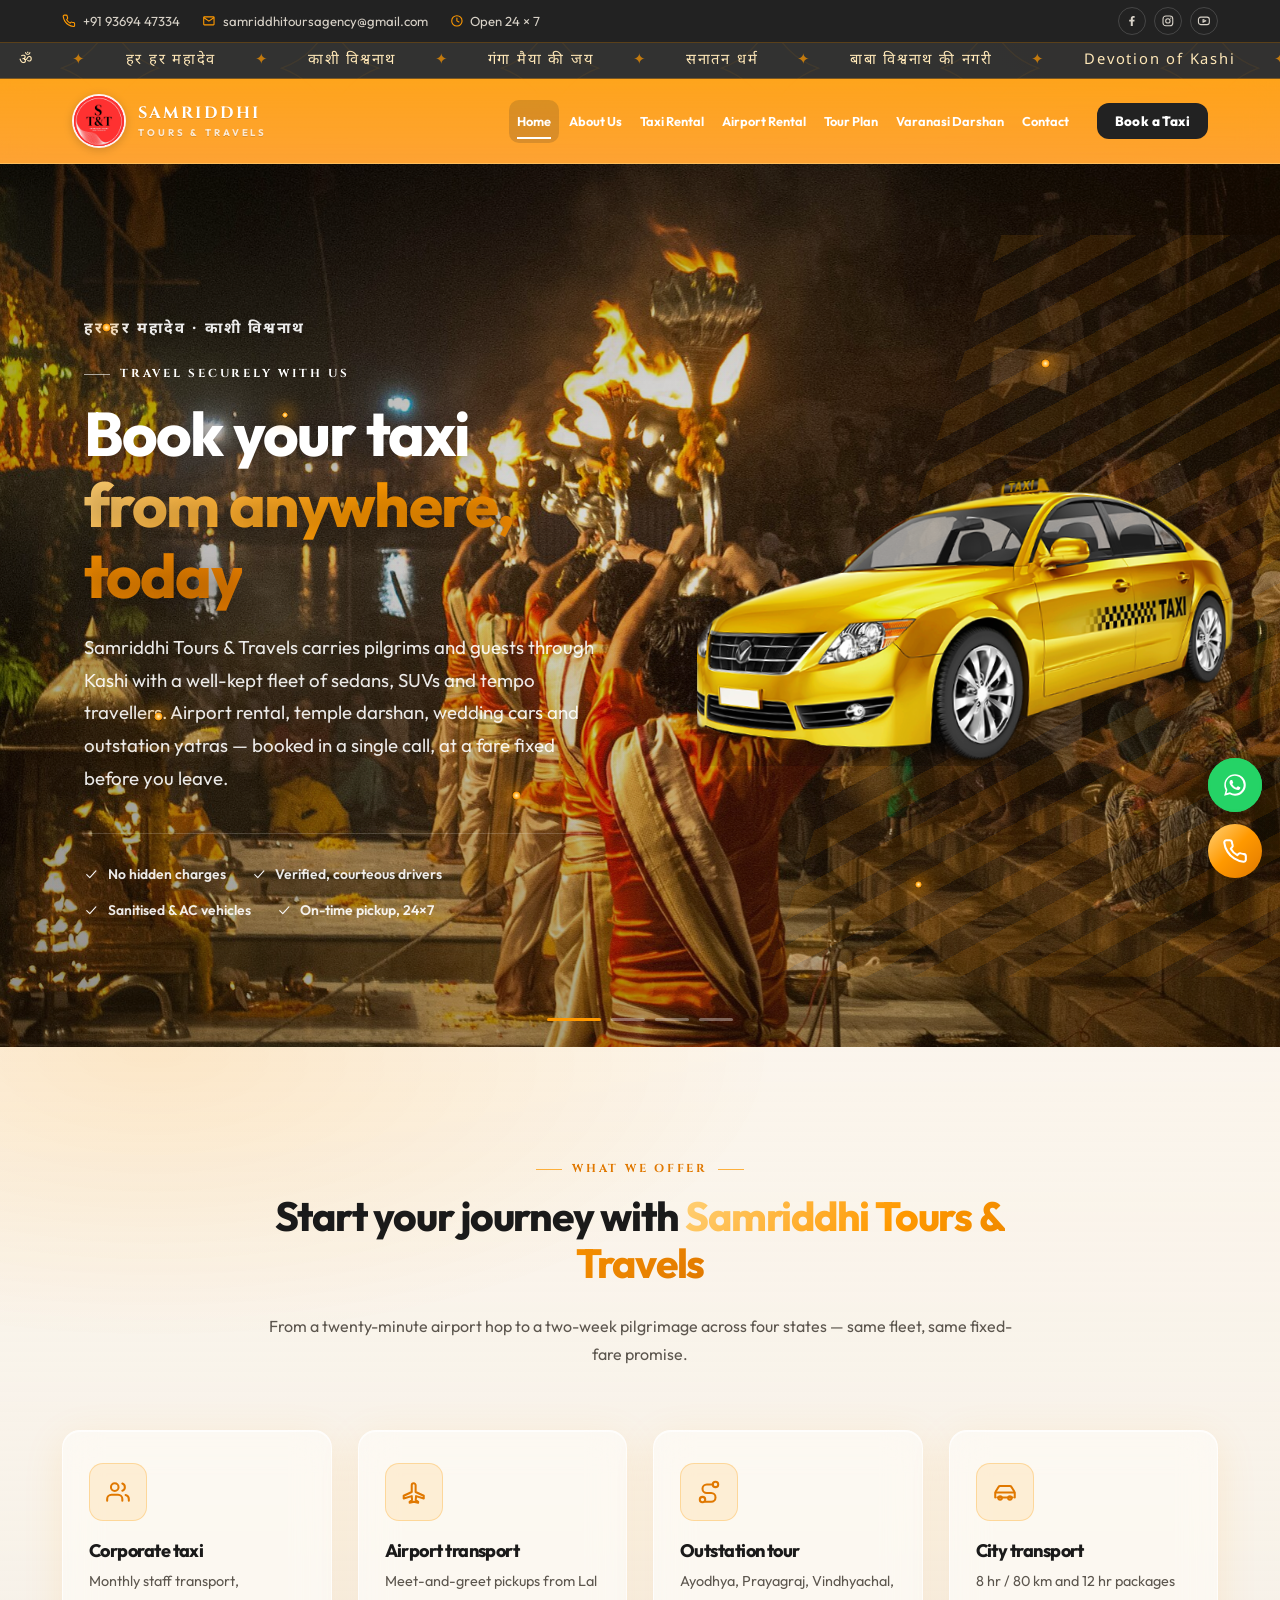
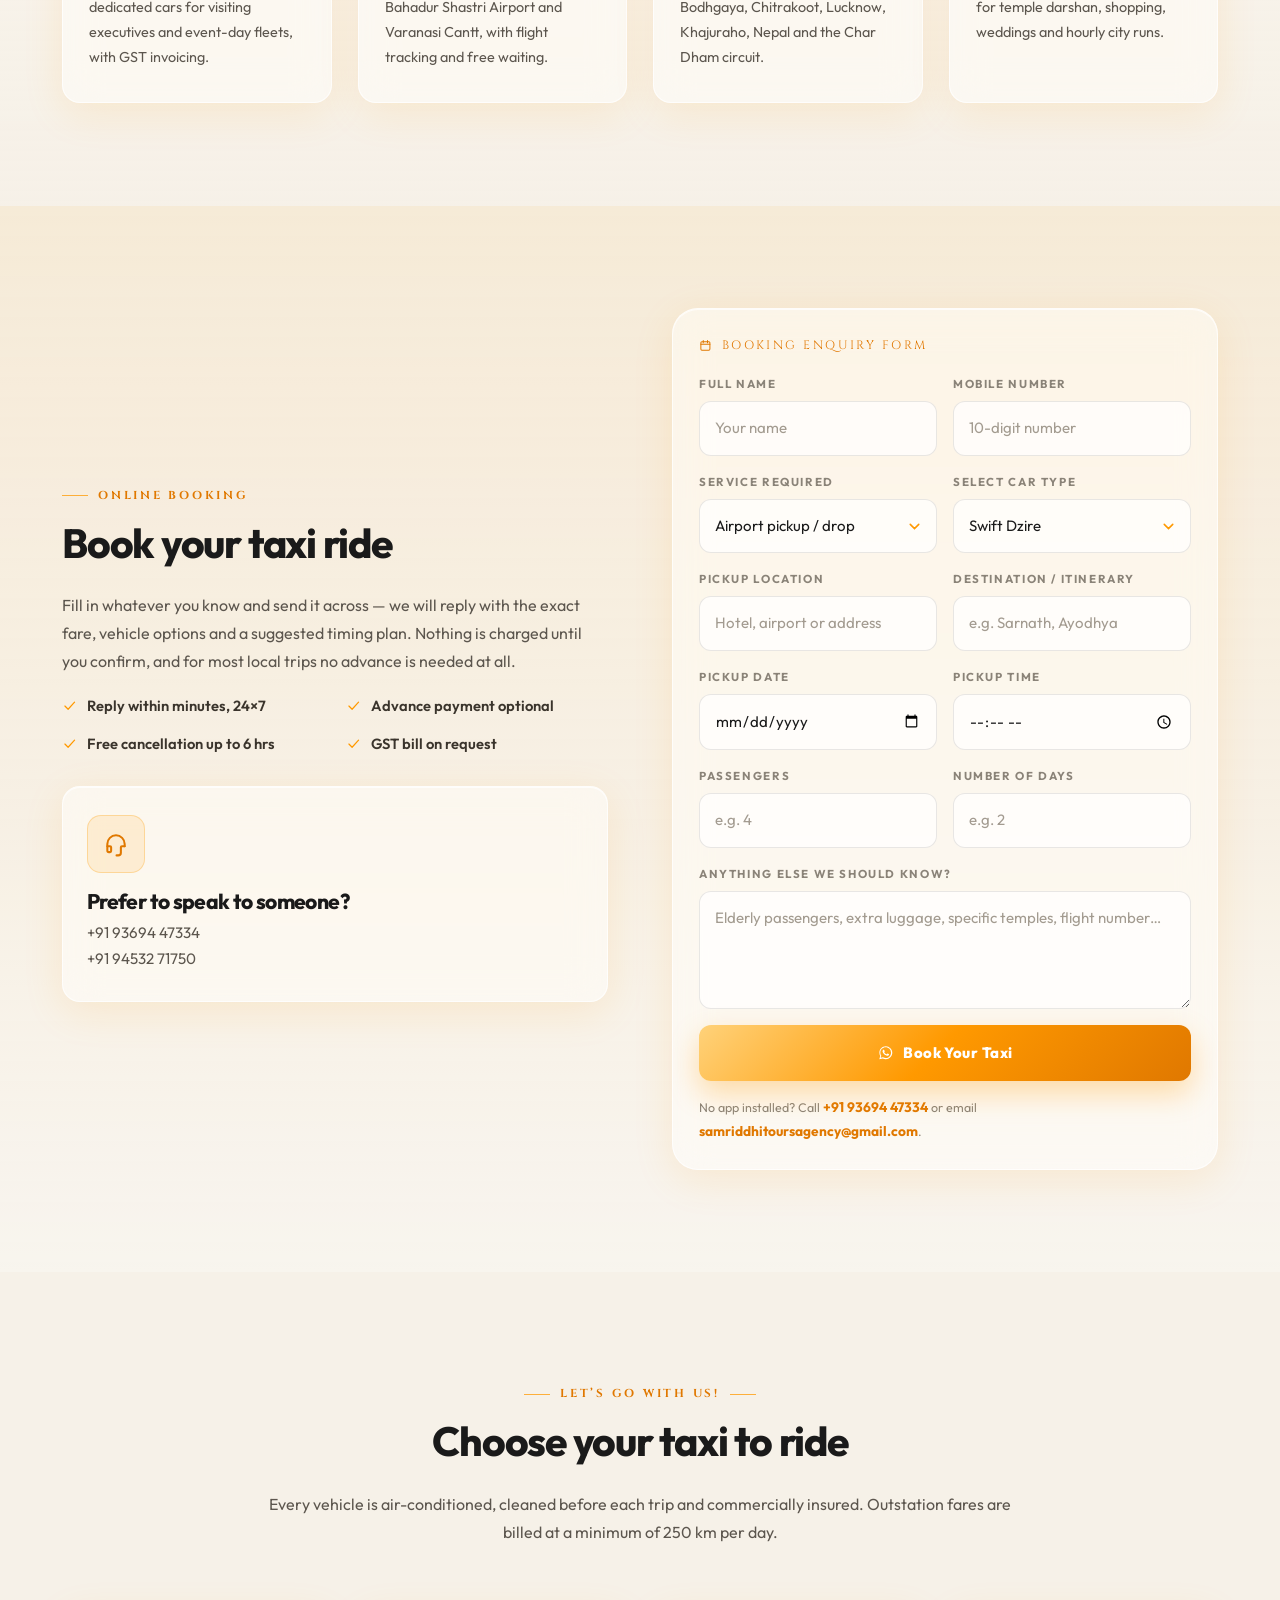
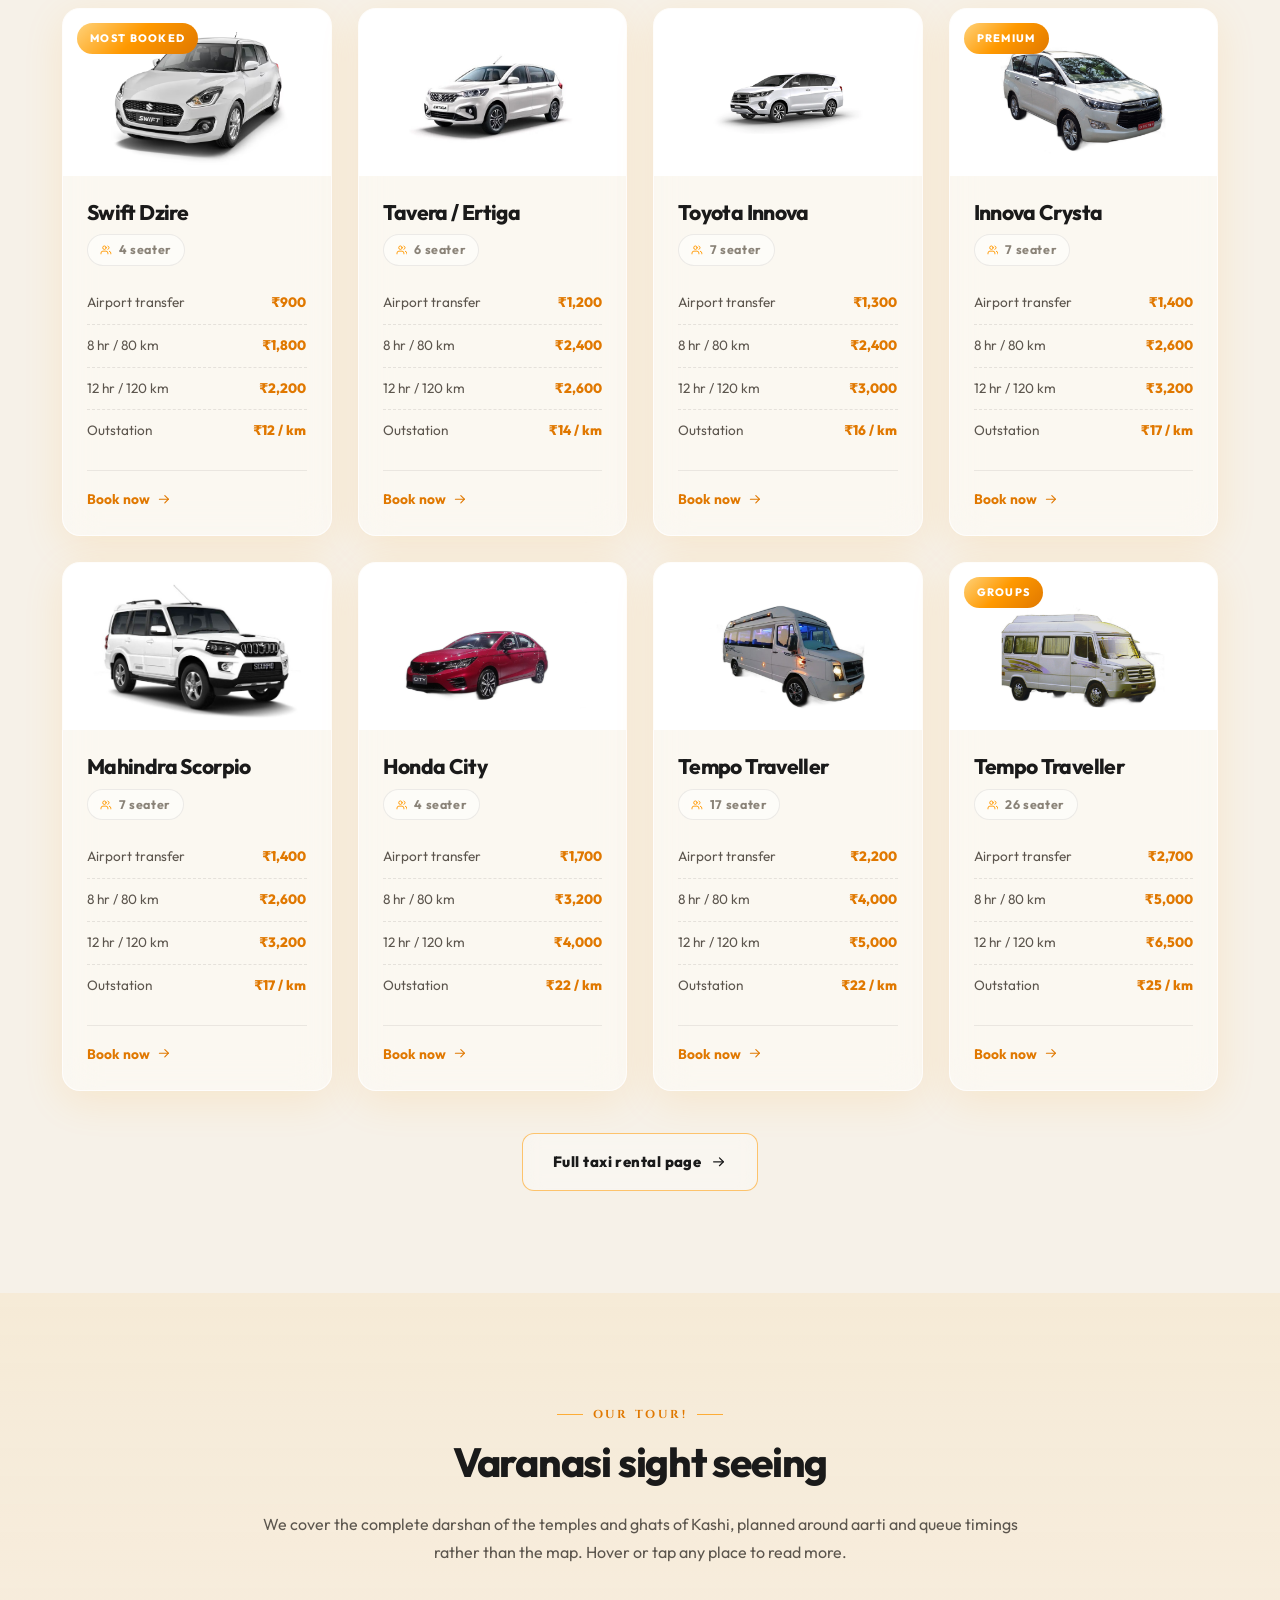
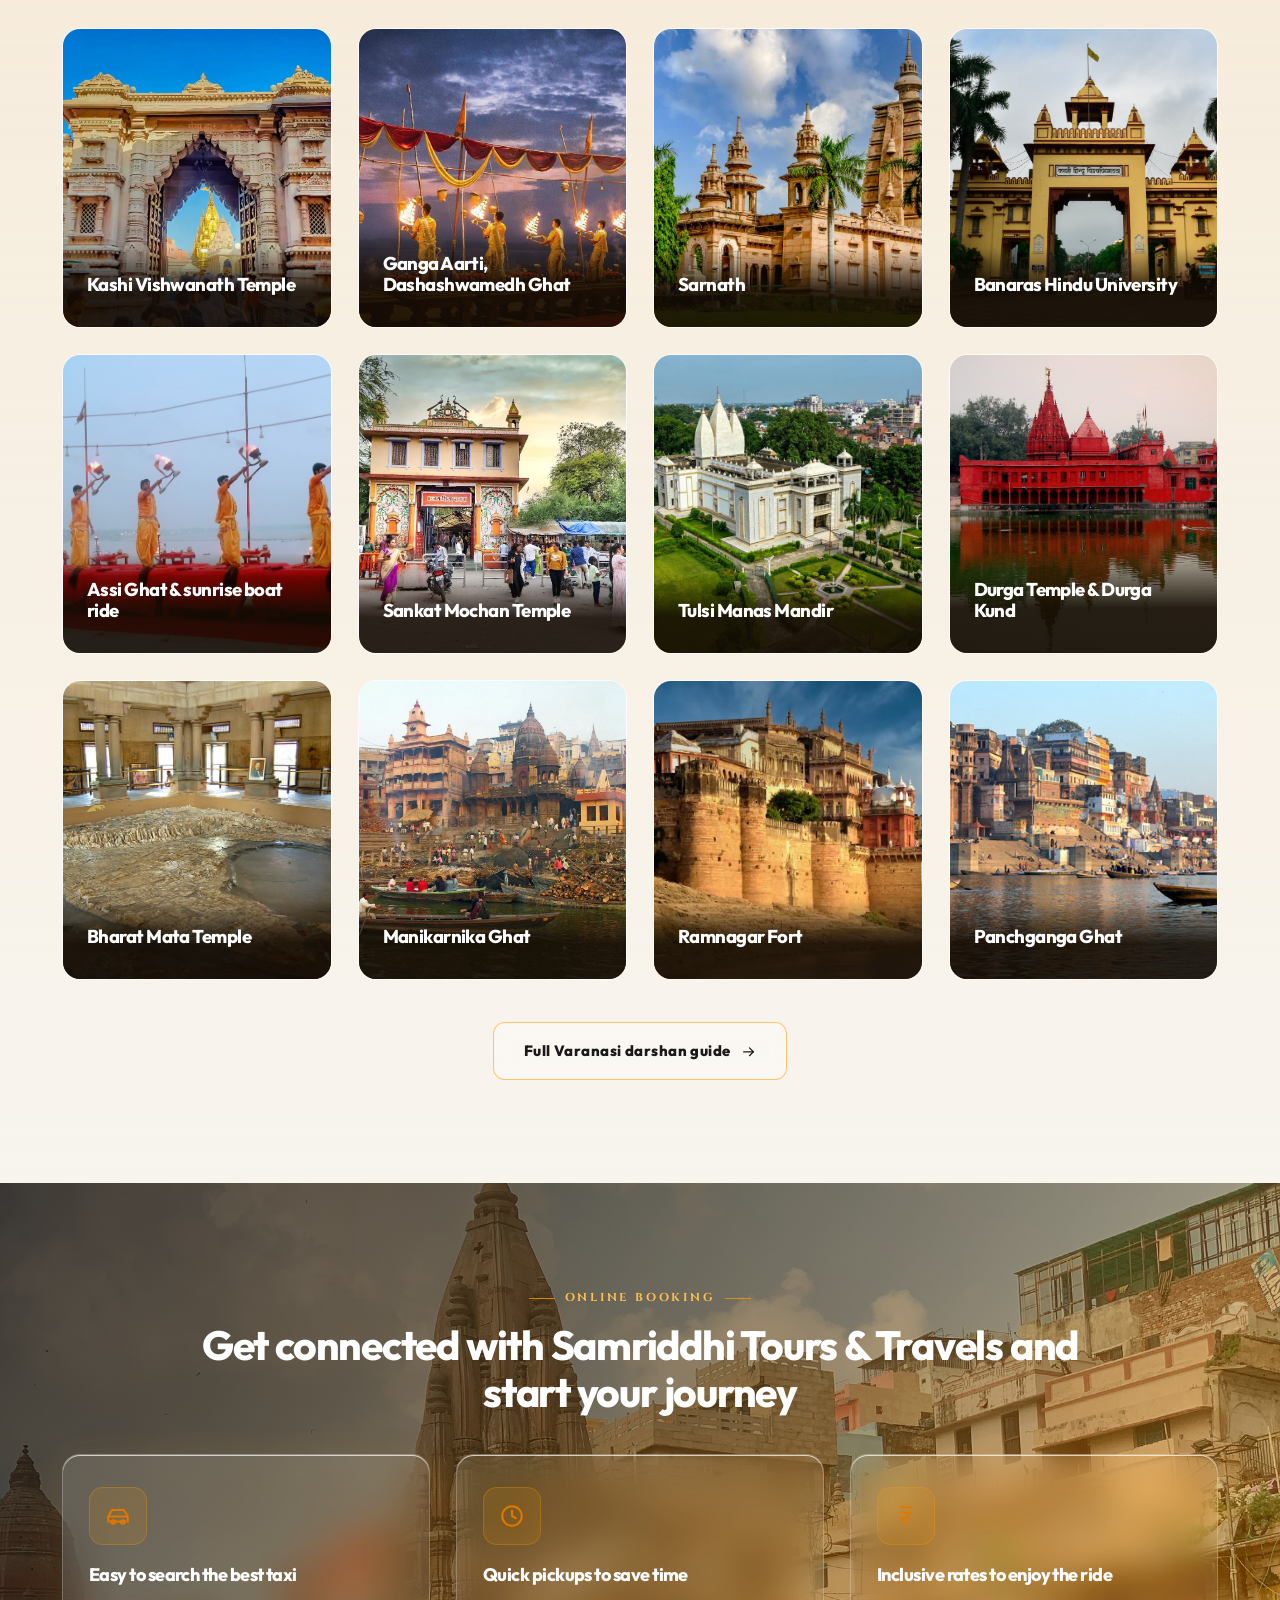
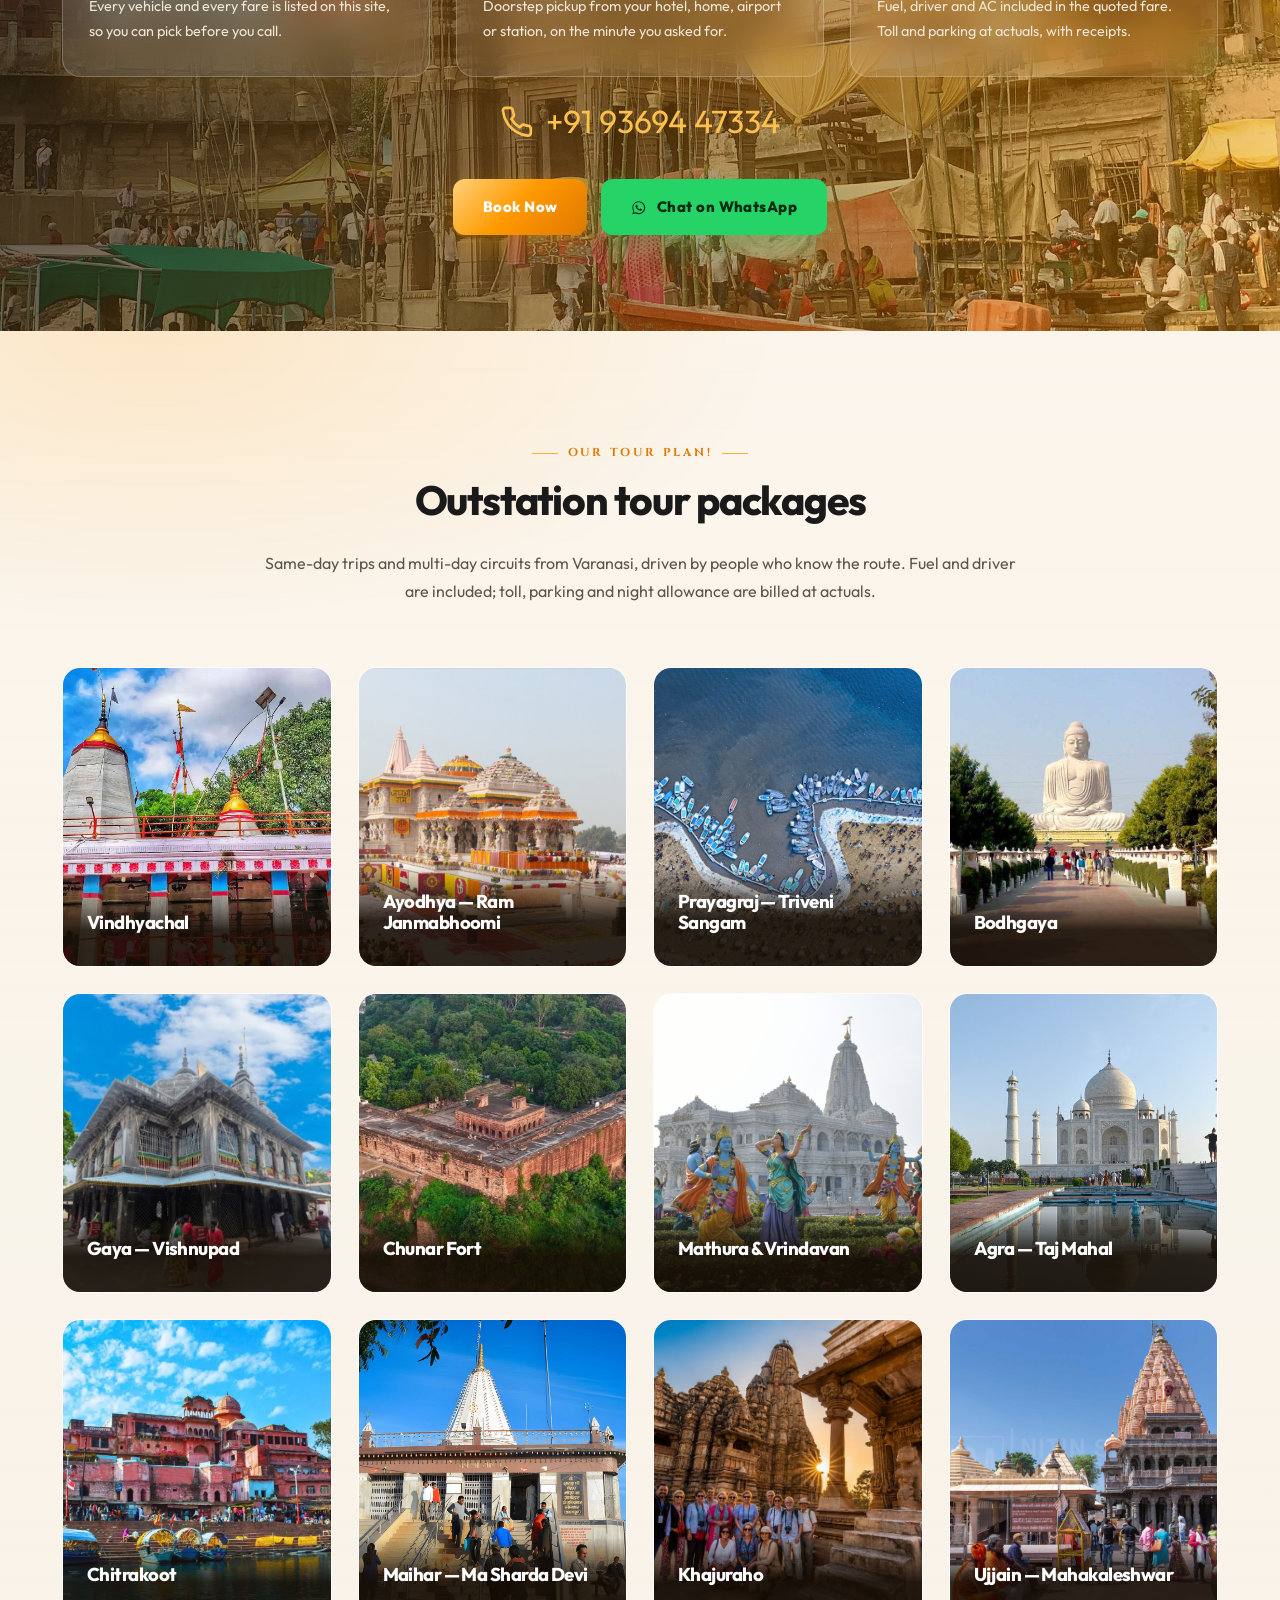
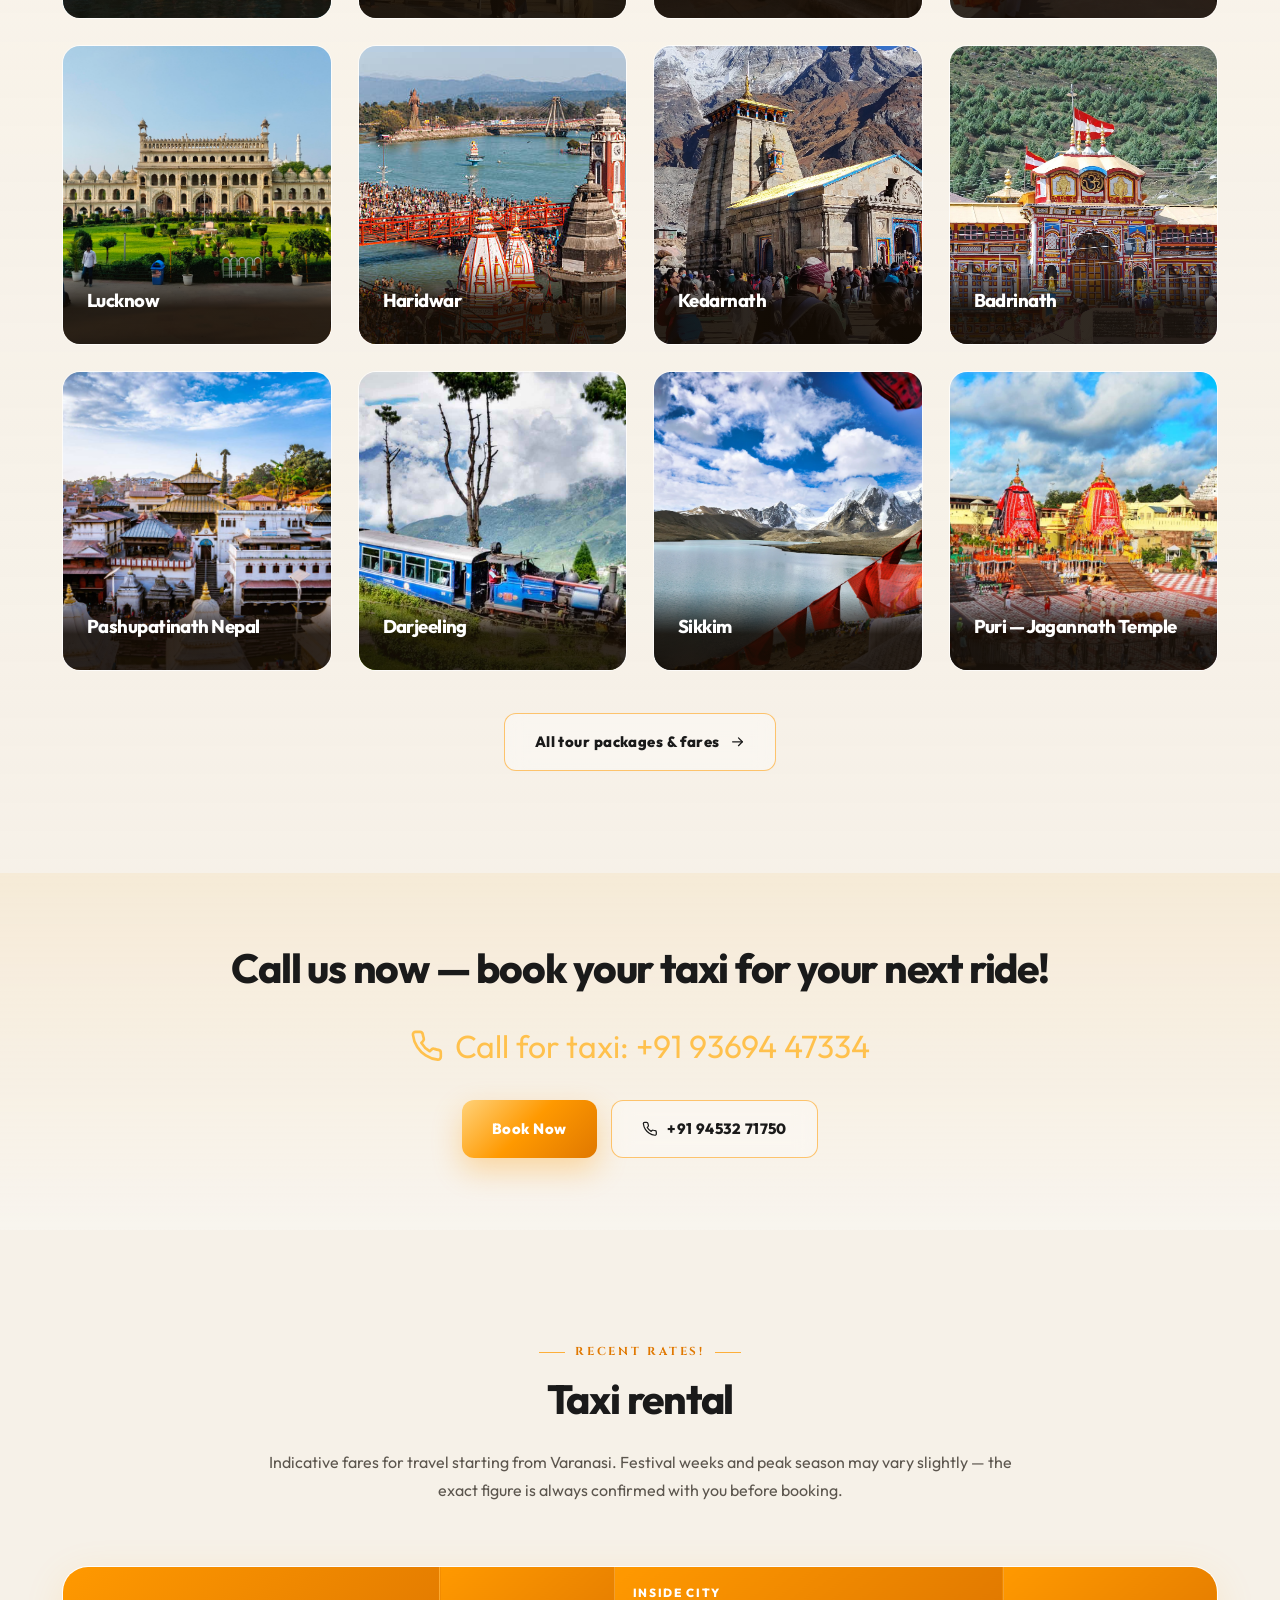
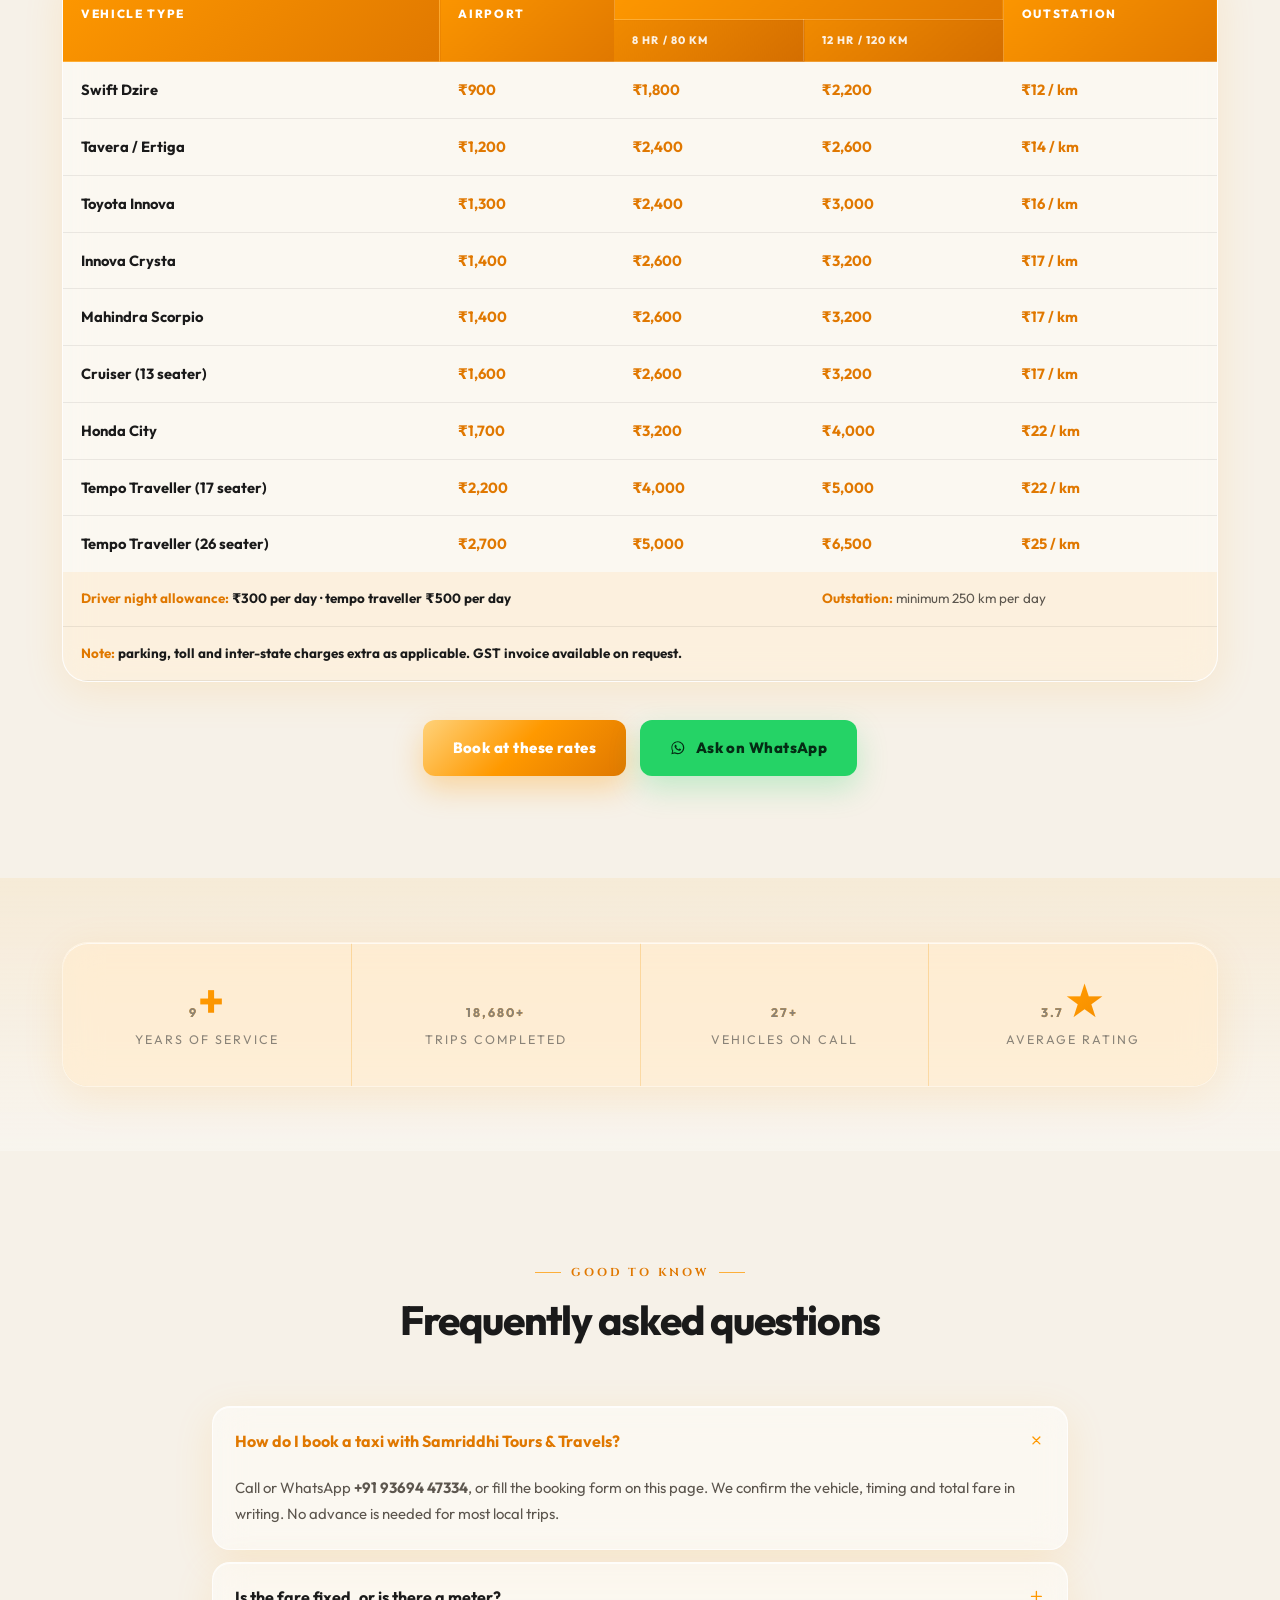
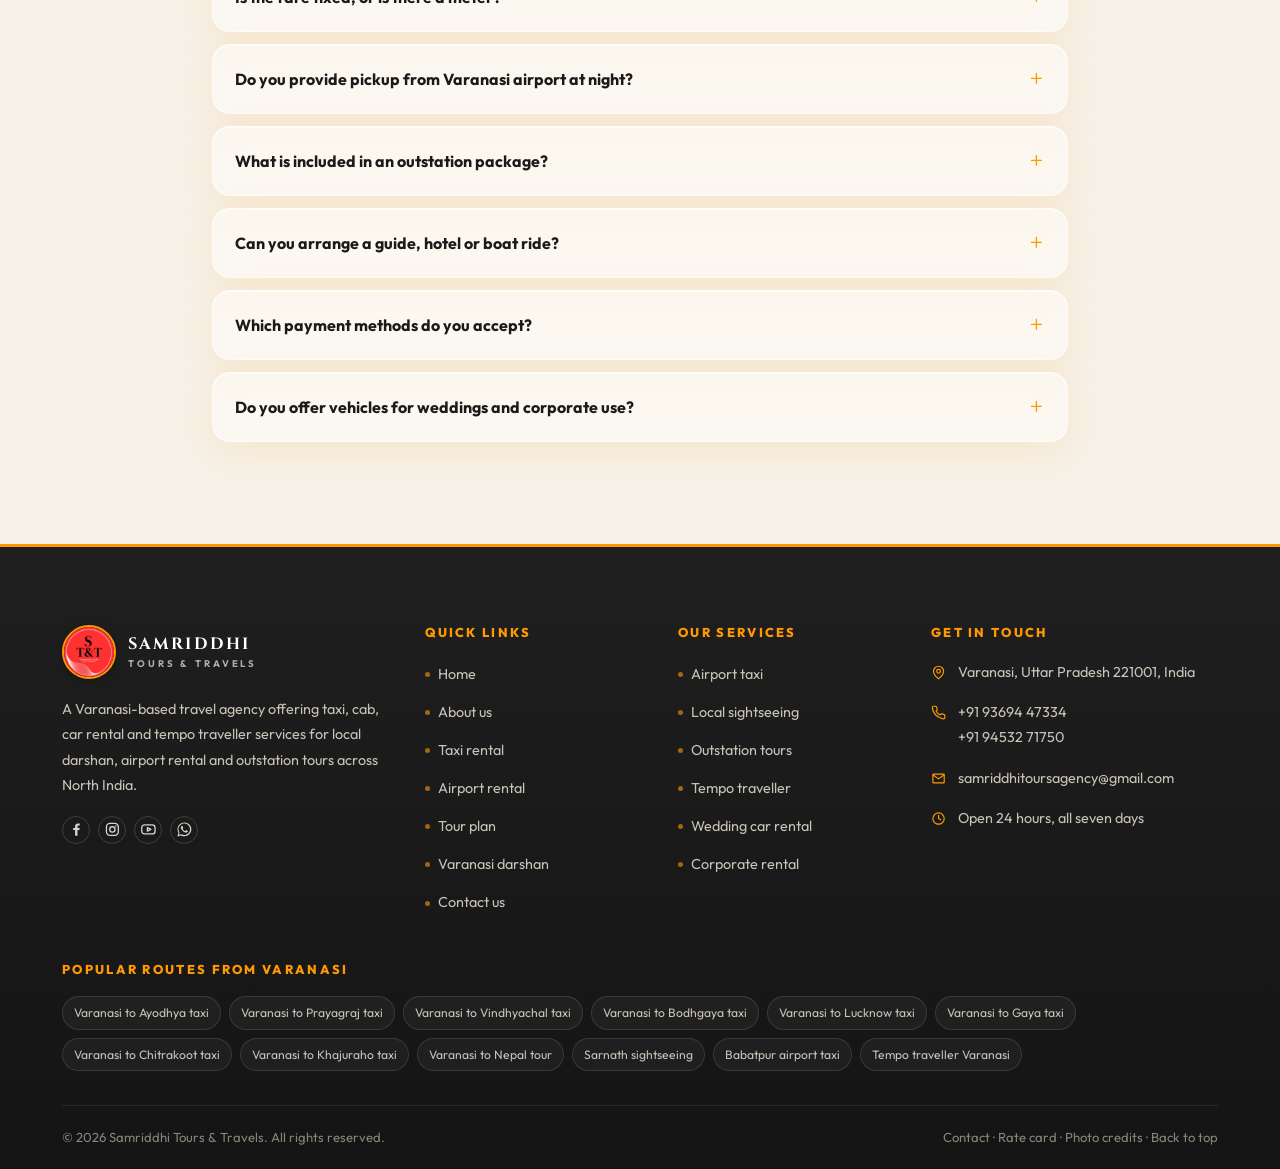
==== commit 173be9c2: "Updated hero section" ====
--- a/index.html
+++ b/index.html
@@ -252,24 +252,6 @@
 
       <div class="hero__dots" aria-label="Slider navigation"></div>
     </section>
-
-    <!-- ===================================================== kashi dharma / heritage -->
-    <div class="container kashi-values">
-      <div class="kashi-values__grid">
-        <article class="kashi-chip reveal">
-          <b>धर्म · Dharma</b>
-          <span>Yatras timed to aarti, not to a map. Vishwanath, Ganga and Sarnath in the right hour.</span>
-        </article>
-        <article class="kashi-chip reveal">
-          <b>विरासत · Heritage</b>
-          <span>Ghats, galis and the oldest living city — drivers who know every permitted gate.</span>
-        </article>
-        <article class="kashi-chip reveal">
-          <b>भक्ति · Devotion</b>
-          <span>From Dashashwamedh at dusk to Assi at first light, the city of Baba Vishwanath.</span>
-        </article>
-      </div>
-    </div>
 
     <!-- ===================================================== what we offer -->
     <section class="section section--tint">
--- a/assets/css/style.css
+++ b/assets/css/style.css
@@ -2744,16 +2744,17 @@
   }
 
   .mobile-bar {
+    display: none;
+  }
+
+  .fab {
     display: flex;
-    padding-bottom: calc(9px + env(safe-area-inset-bottom));
-  }
-
-  .fab {
-    bottom: 78px;
+    right: 14px;
+    bottom: 18px;
   }
 
   body {
-    padding-bottom: calc(74px + env(safe-area-inset-bottom));
+    padding-bottom: 0;
   }
 
   .quickbook {
@@ -2962,6 +2963,21 @@
   .mobile-two-up .card__body p,
   .mobile-two-up .farerows {
     display: none;
+  }
+
+  .mobile-two-up .farerows {
+    display: block;
+    margin: 6px 0 10px;
+  }
+
+  .mobile-two-up .farerows li {
+    padding: 5px 0;
+    font-size: 0.72rem;
+    gap: 8px;
+  }
+
+  .mobile-two-up .farerows b {
+    font-size: 0.78rem;
   }
 
   .mobile-two-up .card__foot {
